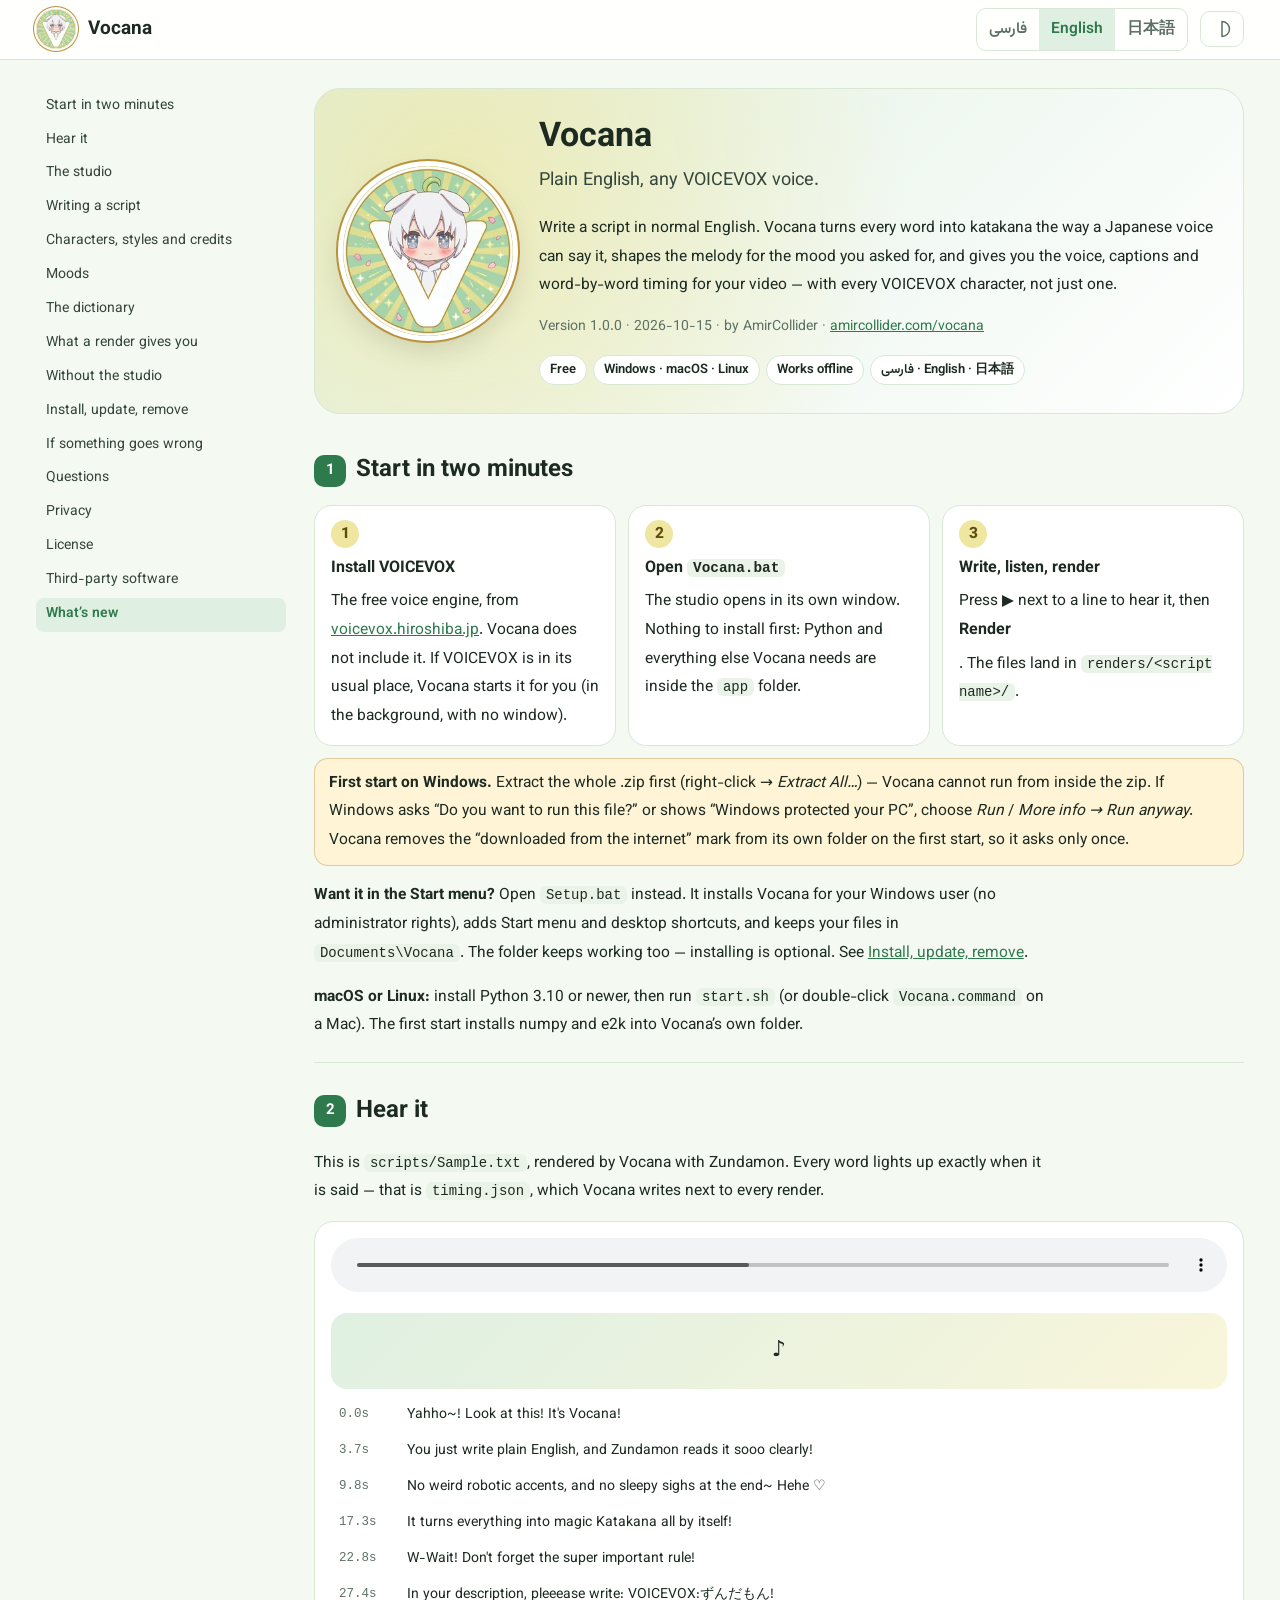
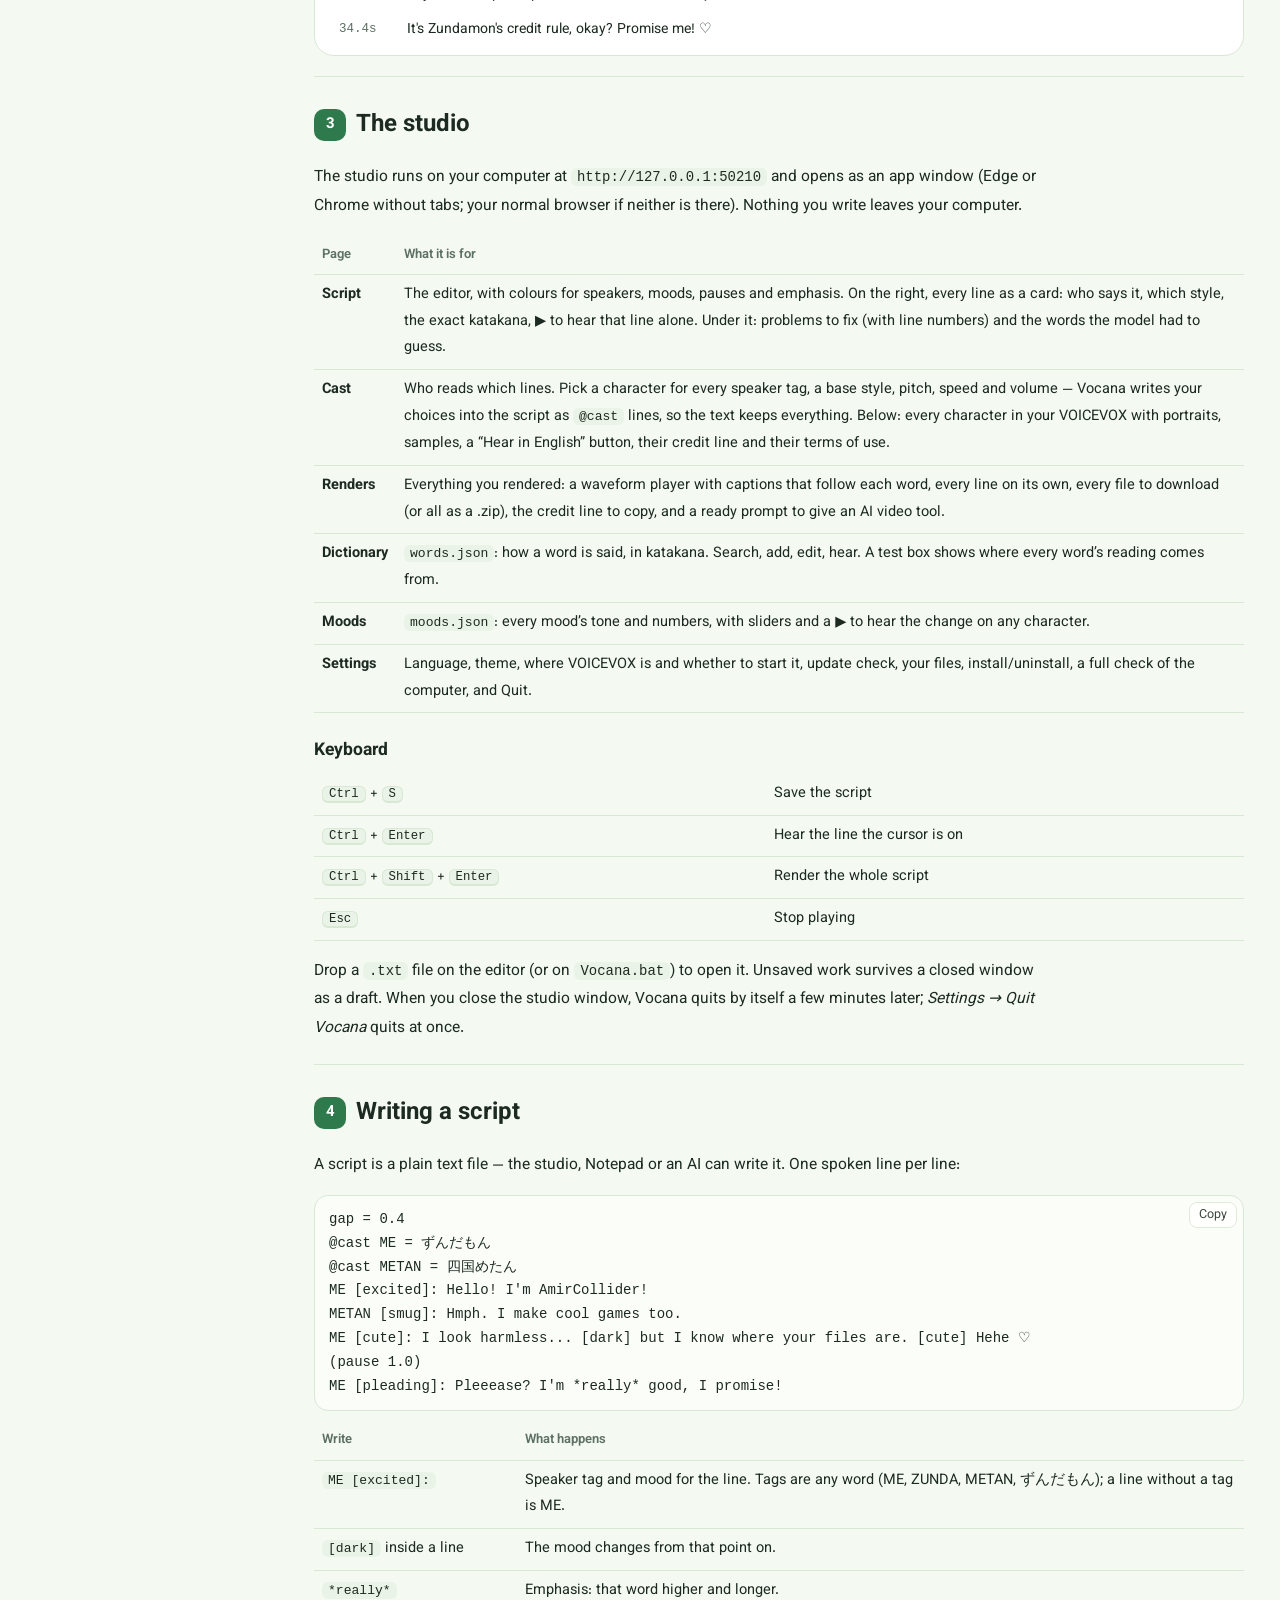
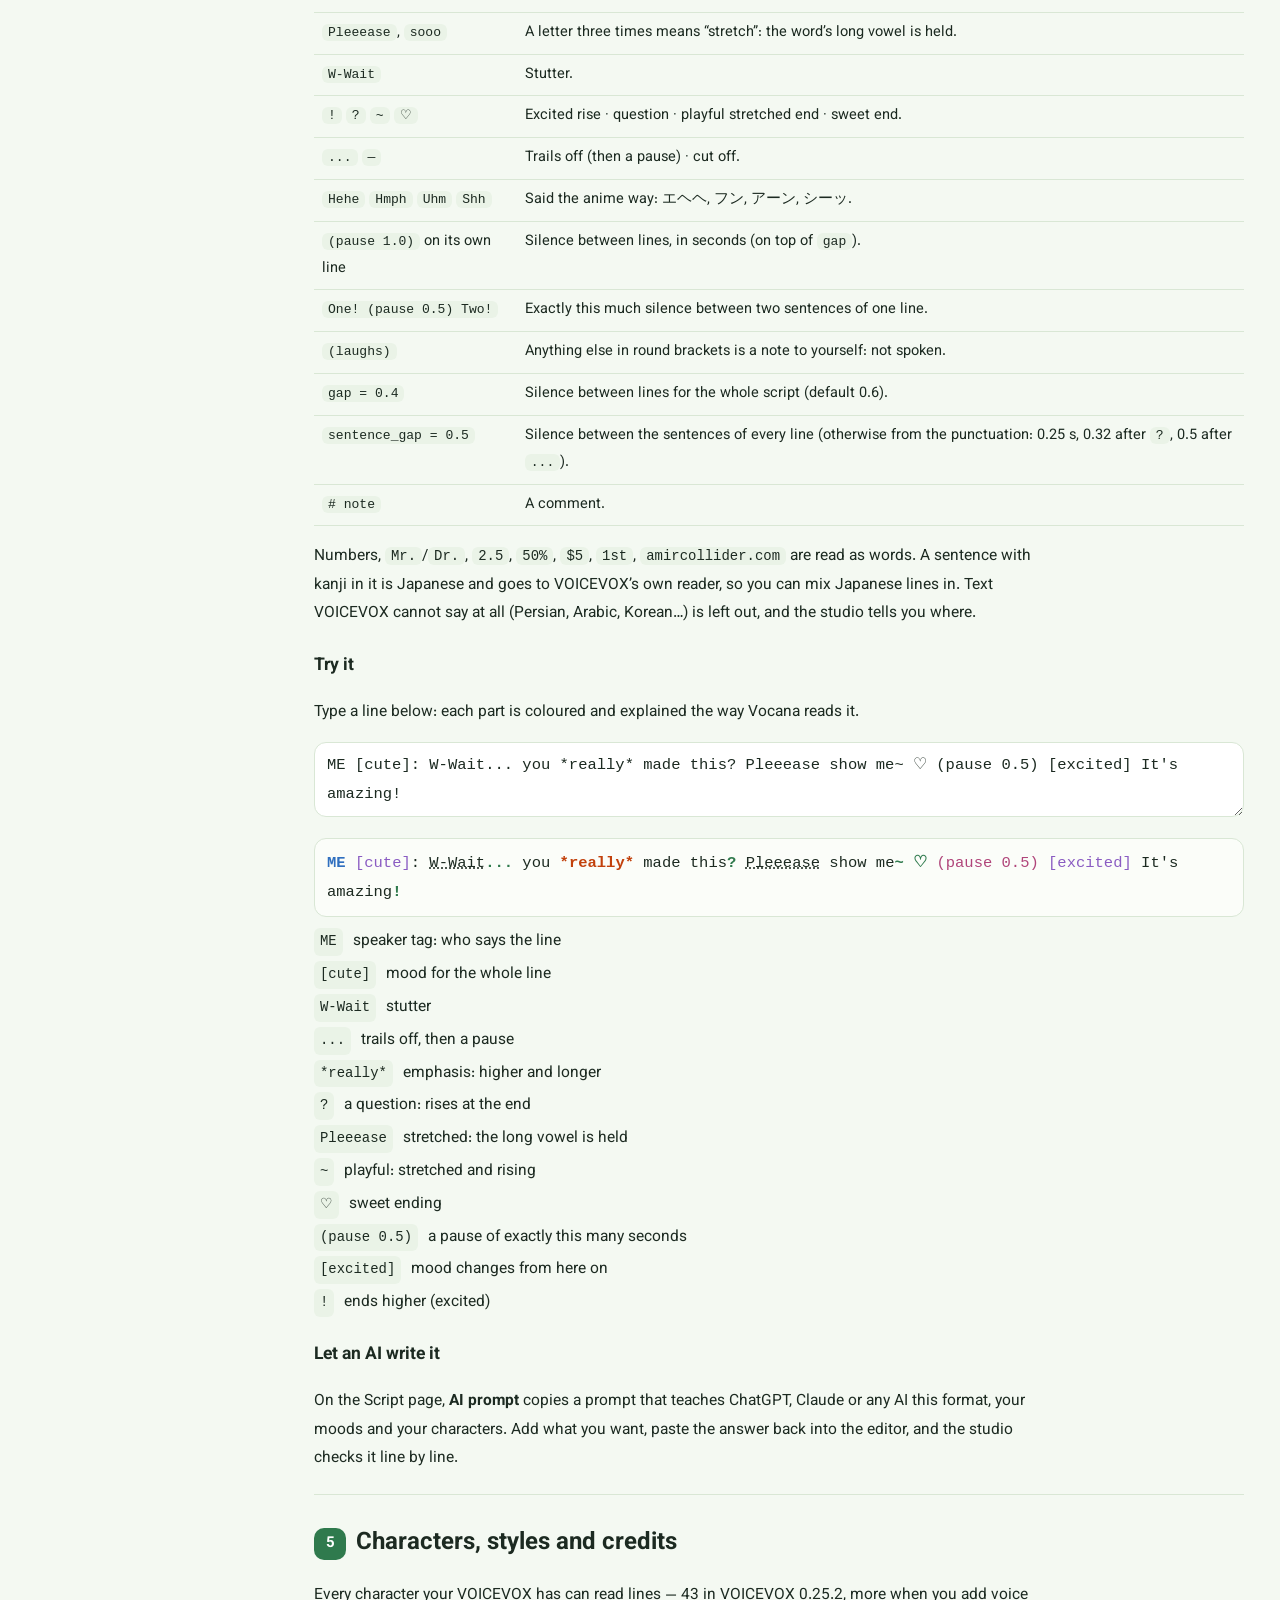
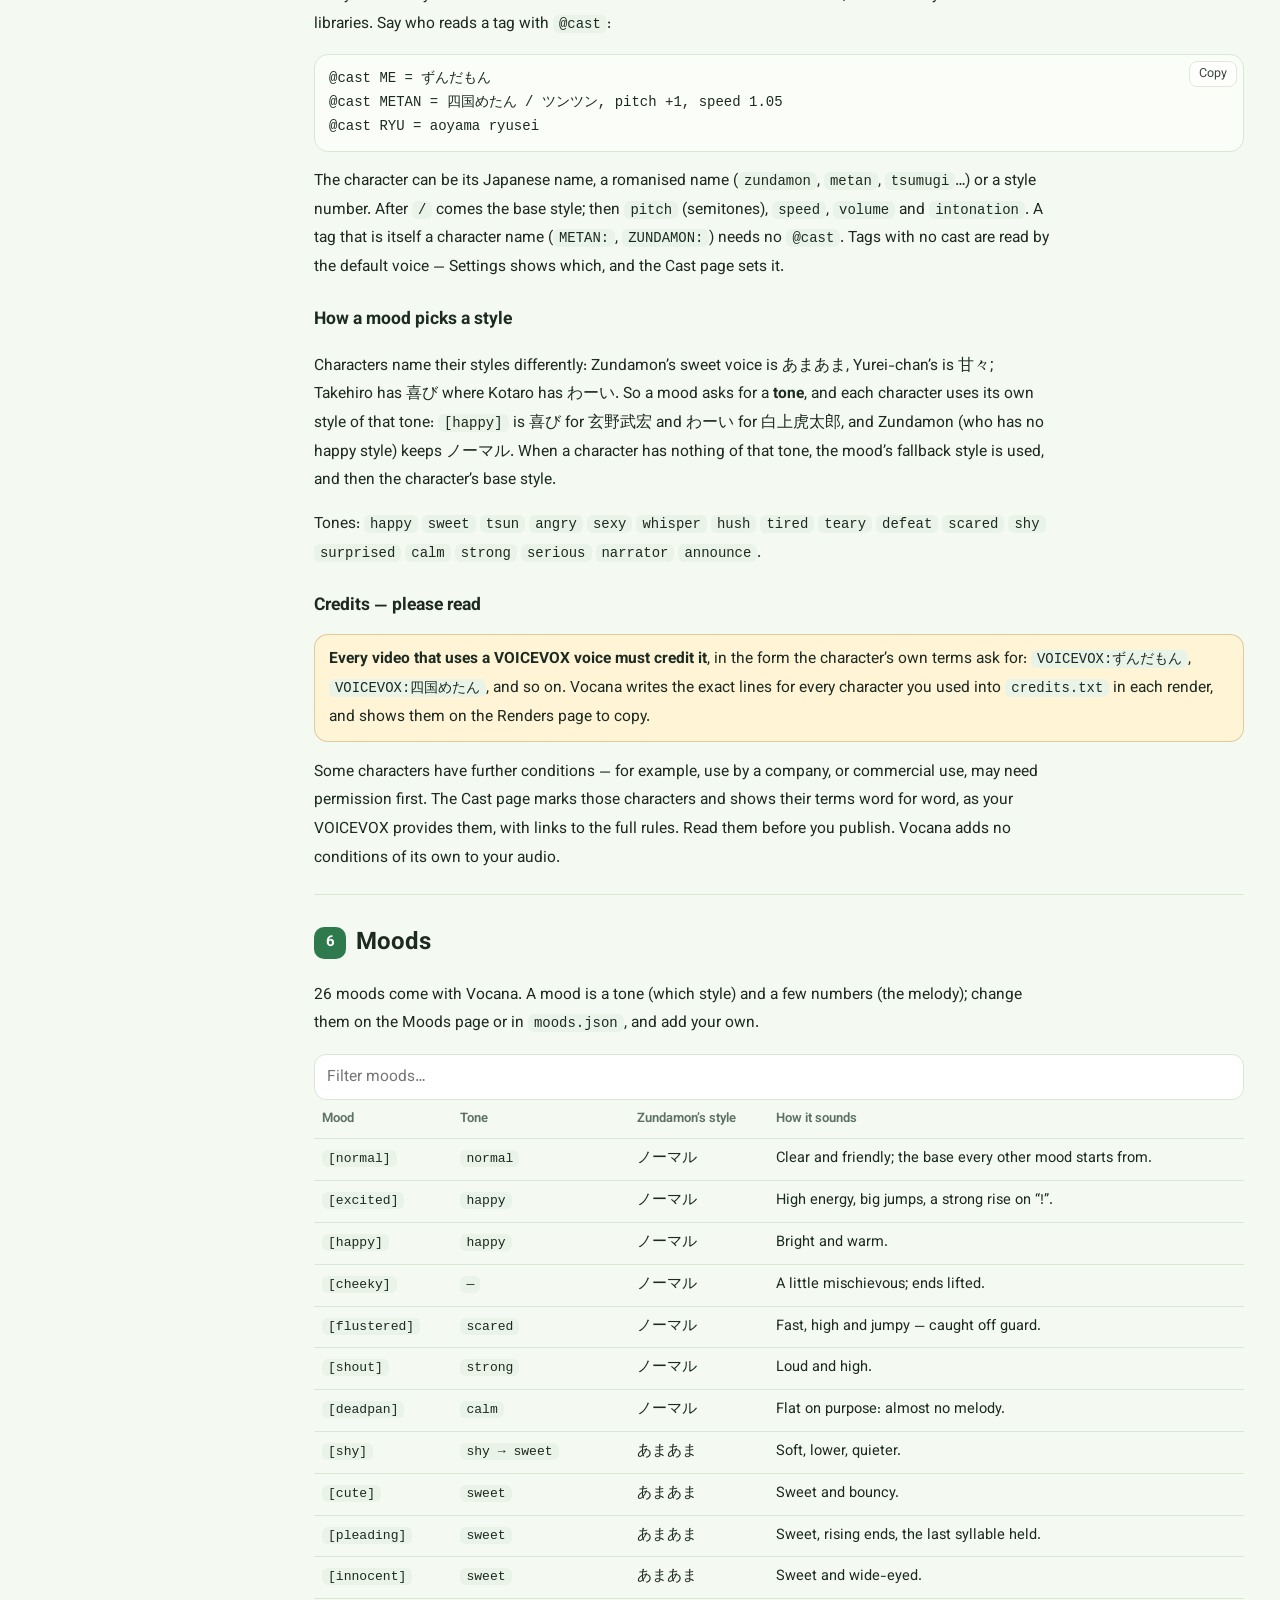
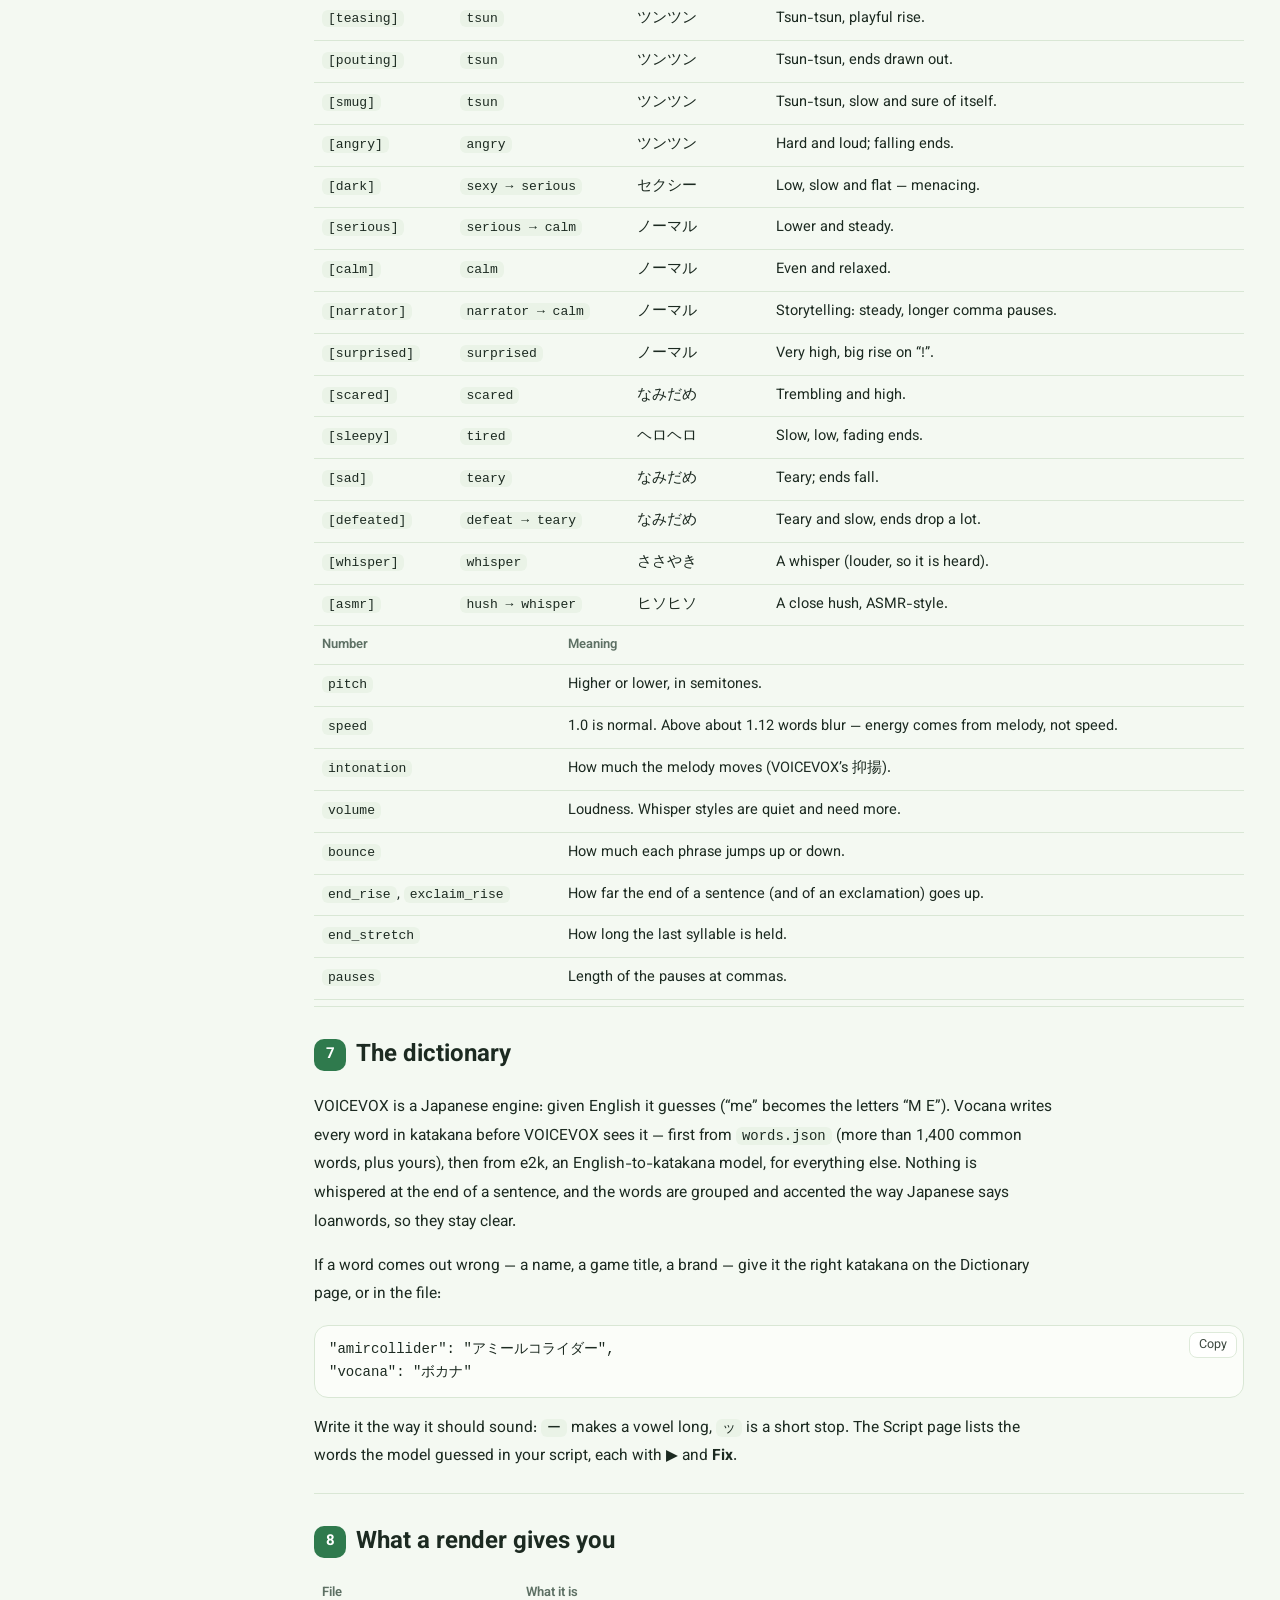
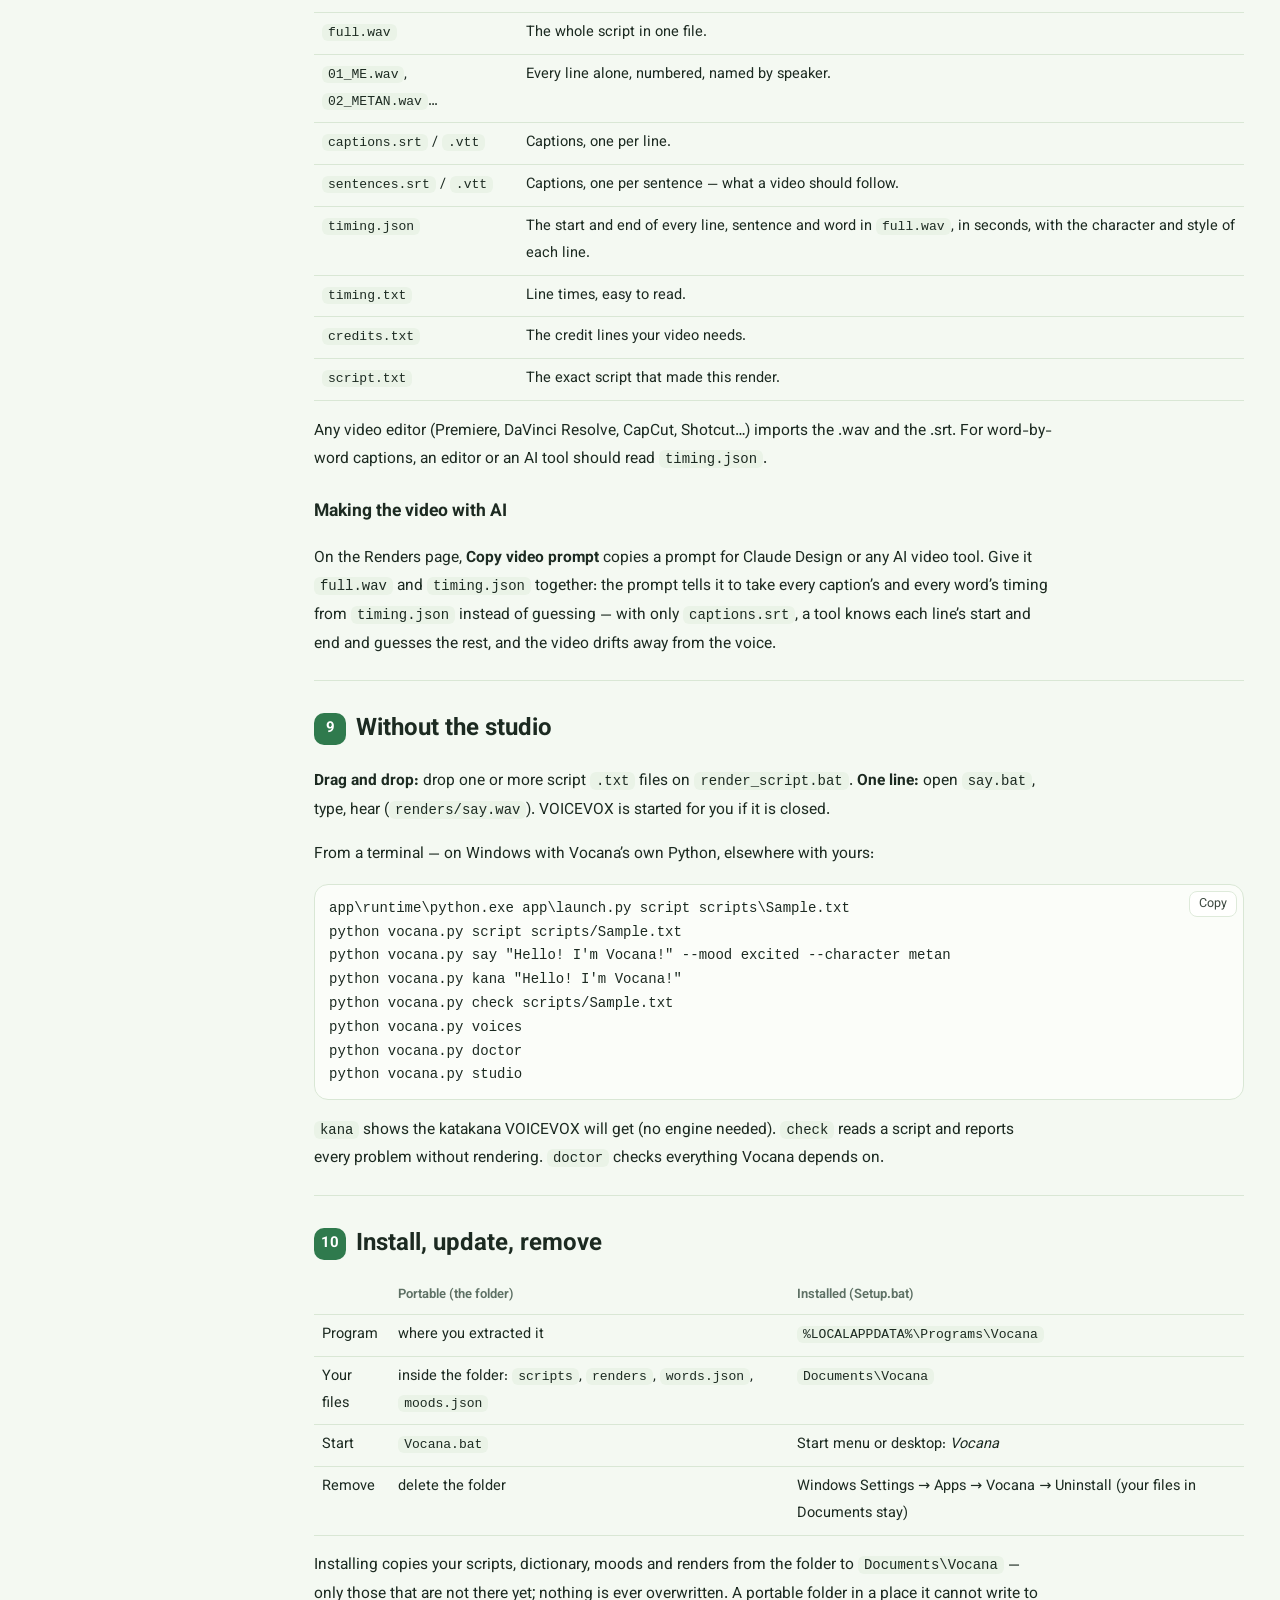
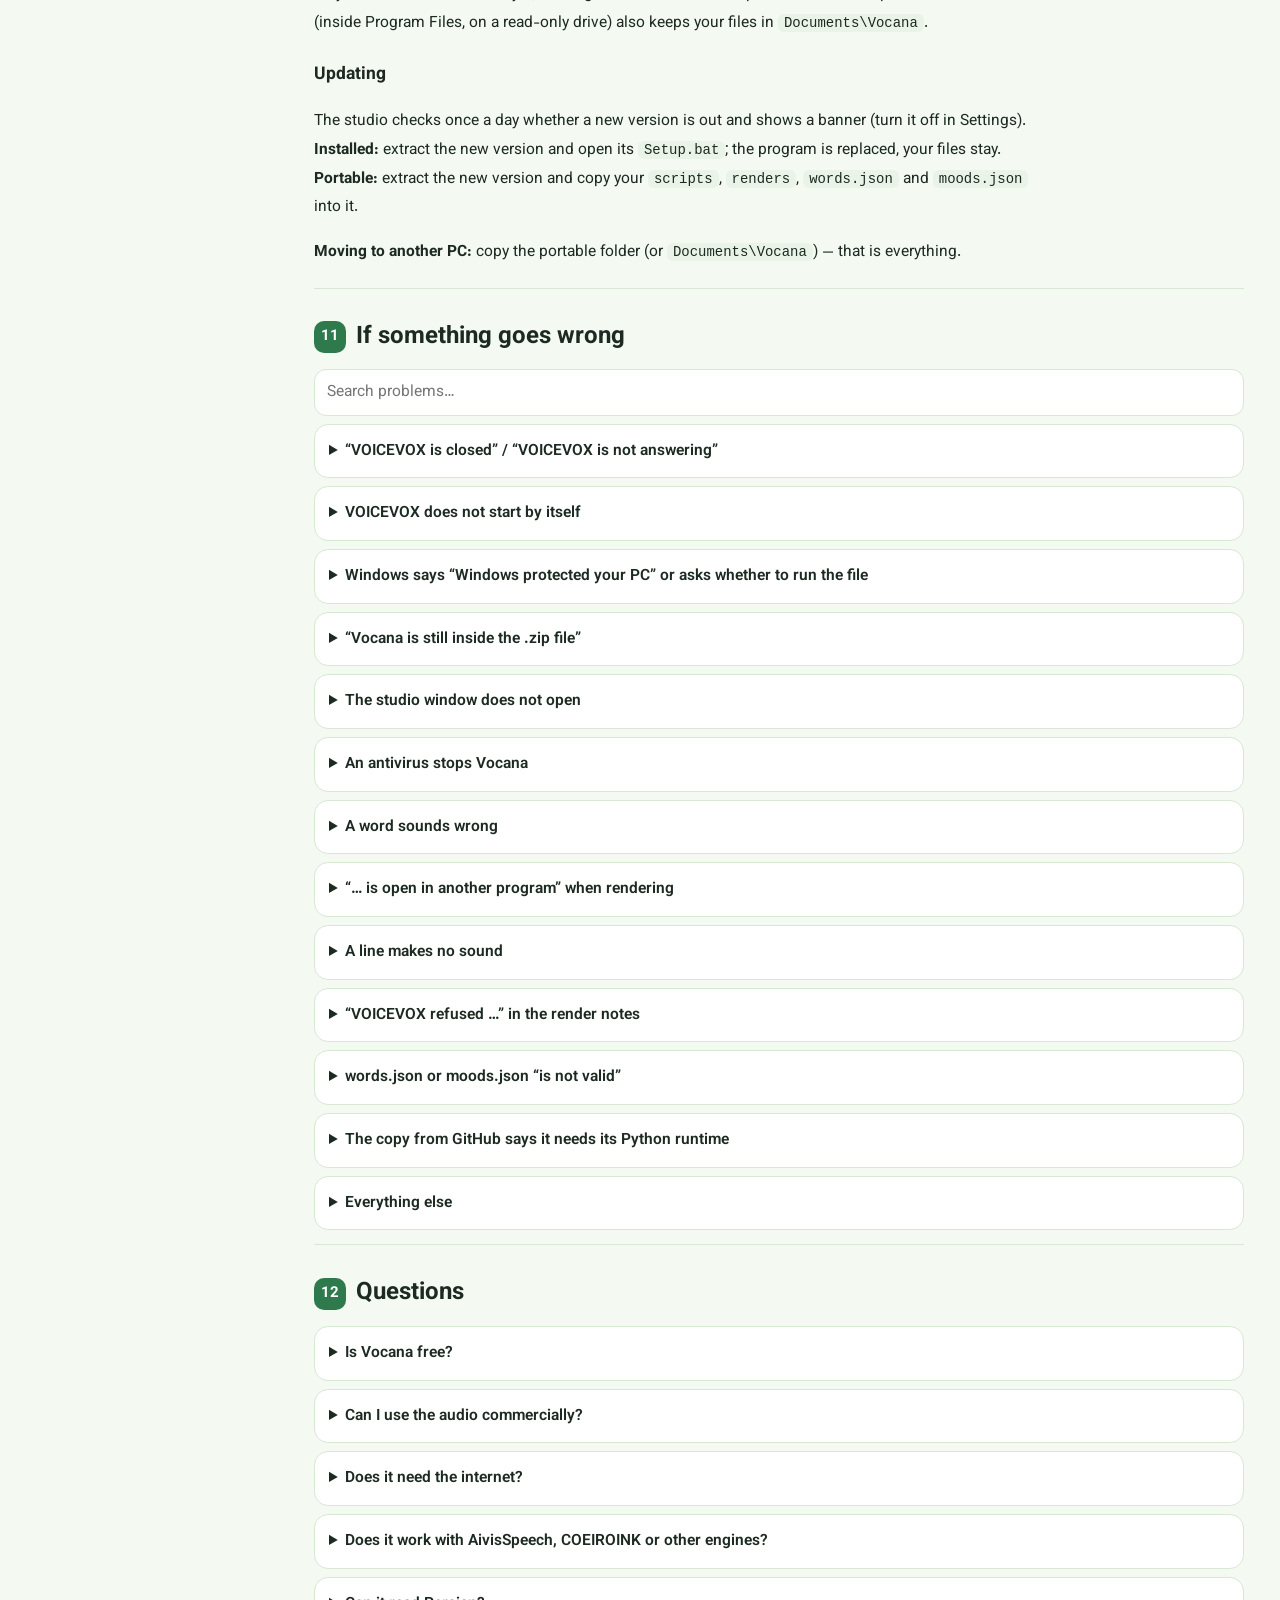
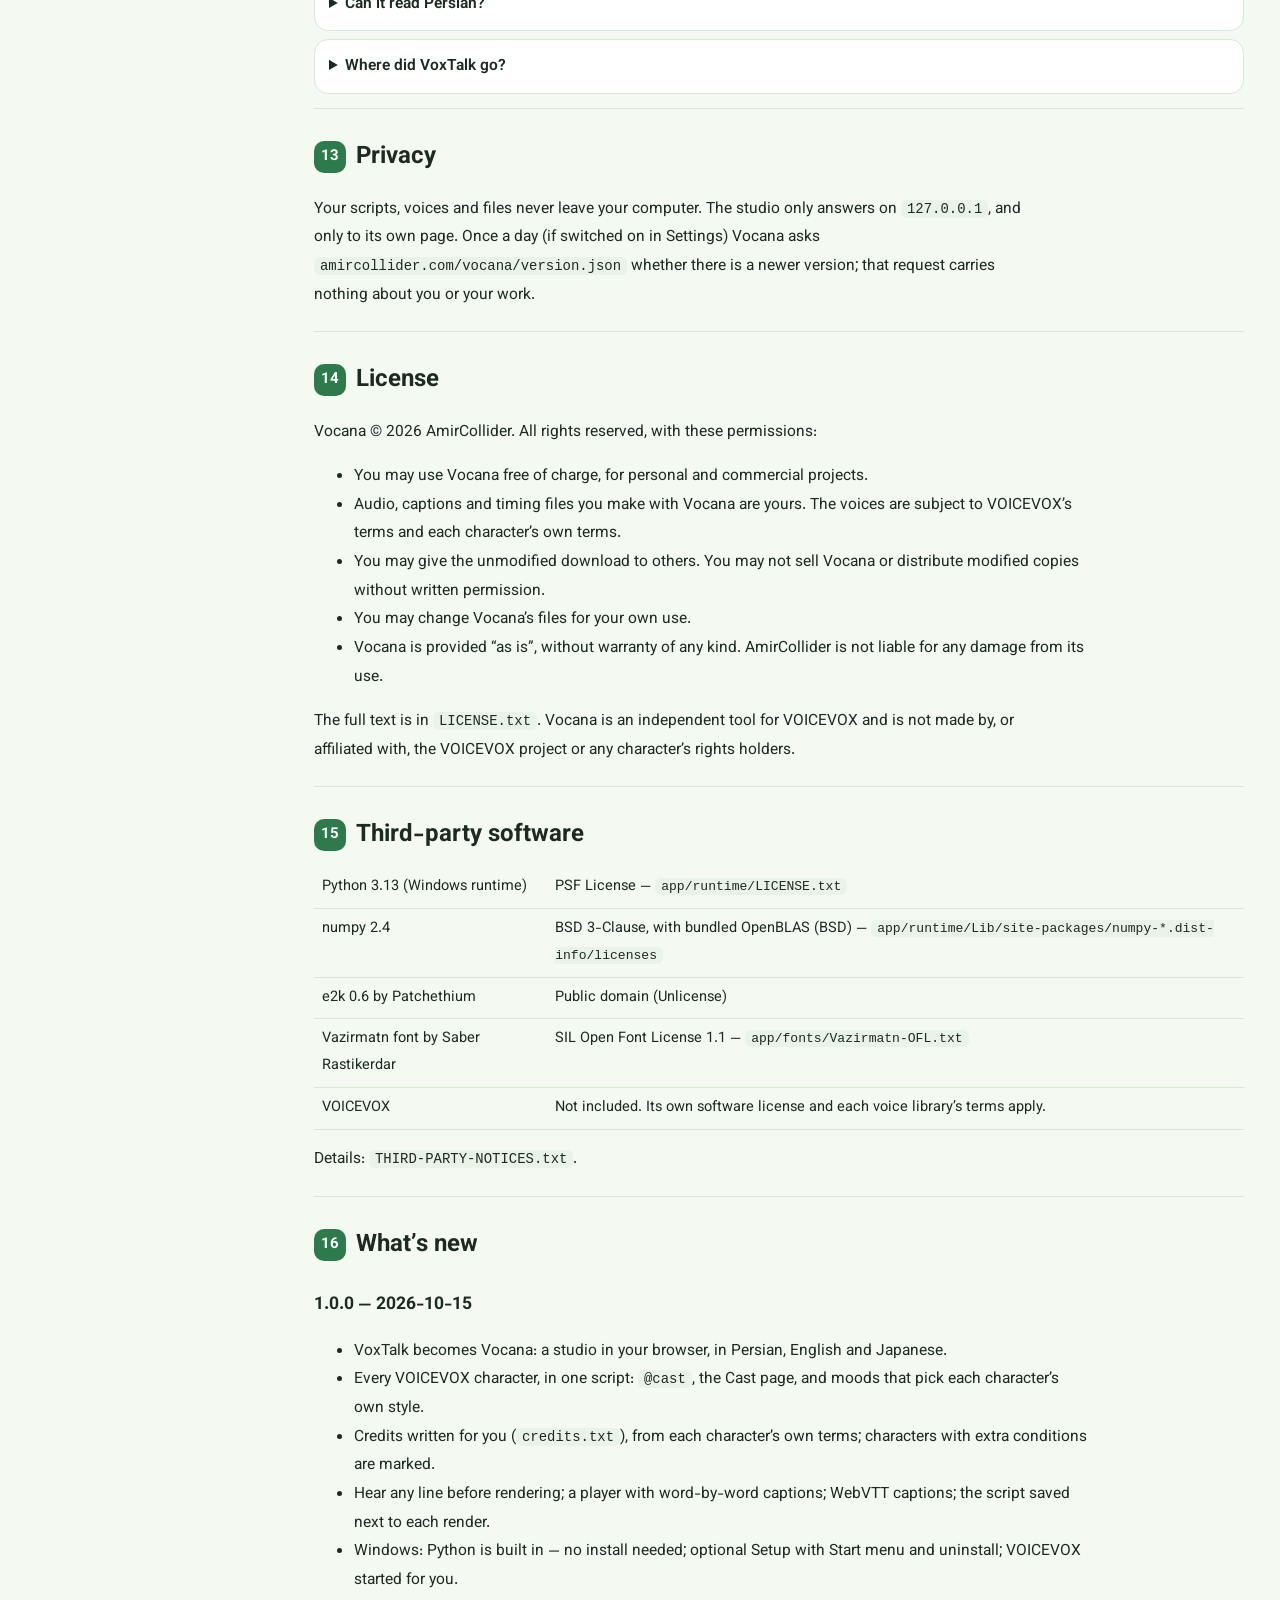
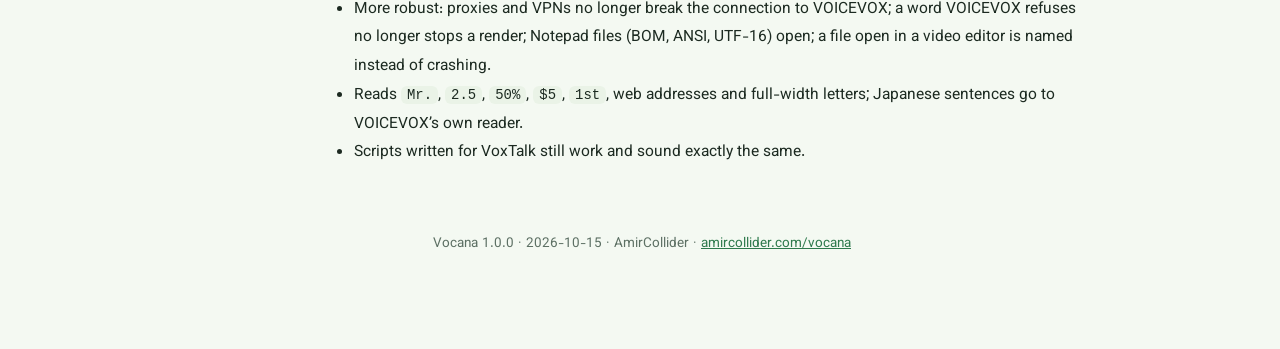
==== Guide.html @ 5ea5d5bb "Add files via upload" ====
<!doctype html>
<html lang="en">
<head>
<meta charset="utf-8">
<meta name="viewport" content="width=device-width, initial-scale=1">
<meta name="color-scheme" content="light dark">
<title>Vocana — Guide</title>
<link rel="icon" href="[data-uri]">
<style>
@font-face { font-family: 'Vazirmatn'; src: url([data-uri]) format('woff2'); font-weight: 100 900; font-display: swap; }
:root {
  --bg: #f4f9f2; --panel: #ffffff; --panel-2: #f6faf4; --panel-3: #eaf3e7; --ink: #1c2a21; --ink-2: #34463b; --mute: #5d7064;
  --line: #d9e7d5; --brand: #2f7a4d; --brand-soft: #dff0e2; --butter: #efe7a1; --butter-ink: #5c4d0f; --gold: #b9923a;
  --sakura: #f2a7b8; --warn: #9a6a12; --warn-soft: #fff4d6; --bad: #b3261e; --code-bg: #fbfdf9;
  --hl-tag: #2f6fbf; --hl-mood: #8a5cc2; --hl-dir: #a0611c; --hl-pause: #b0457a; --hl-emph: #c2410c; --hl-kana: #0f766e; --hl-com: #8a9b8f;
  --font: 'Vazirmatn', 'Segoe UI', system-ui, -apple-system, 'Hiragino Sans', 'Yu Gothic UI', 'Meiryo', sans-serif;
  --mono: 'Cascadia Mono', Consolas, 'SFMono-Regular', Menlo, 'BIZ UDGothic', 'MS Gothic', monospace;
  color-scheme: light;
}
@media (prefers-color-scheme: dark) {
  :root:not([data-theme="light"]) {
    --bg: #0e1511; --panel: #16201a; --panel-2: #1a251f; --panel-3: #1f2c24; --ink: #e5efe7; --ink-2: #c8d6cc; --mute: #9cb2a3;
    --line: #2a3a30; --brand: #7fd49a; --brand-soft: #1d3527; --butter: #4a4420; --butter-ink: #efe39a; --gold: #d8b45c;
    --sakura: #e58aa0; --warn: #f0c060; --warn-soft: #3a3016; --bad: #ff8a80; --code-bg: #111a15;
    --hl-tag: #7fb6ff; --hl-mood: #c9a2ff; --hl-dir: #f0b46a; --hl-pause: #f08bbd; --hl-emph: #ffab70; --hl-kana: #5eead4; --hl-com: #6f8476;
    color-scheme: dark;
  }
}
:root[data-theme="dark"] {
  --bg: #0e1511; --panel: #16201a; --panel-2: #1a251f; --panel-3: #1f2c24; --ink: #e5efe7; --ink-2: #c8d6cc; --mute: #9cb2a3;
  --line: #2a3a30; --brand: #7fd49a; --brand-soft: #1d3527; --butter: #4a4420; --butter-ink: #efe39a; --gold: #d8b45c;
  --sakura: #e58aa0; --warn: #f0c060; --warn-soft: #3a3016; --bad: #ff8a80; --code-bg: #111a15;
  --hl-tag: #7fb6ff; --hl-mood: #c9a2ff; --hl-dir: #f0b46a; --hl-pause: #f08bbd; --hl-emph: #ffab70; --hl-kana: #5eead4; --hl-com: #6f8476;
  color-scheme: dark;
}
:lang(ja) { --font: 'Segoe UI', 'Yu Gothic UI', 'Hiragino Sans', 'Meiryo', 'Noto Sans JP', 'Vazirmatn', sans-serif; }
* { box-sizing: border-box; }
html { scroll-behavior: smooth; scroll-padding-top: 76px; }
body { margin: 0; background: var(--bg); color: var(--ink); font: 15.5px/1.85 var(--font); }
a { color: var(--brand); }
code, pre, kbd { font-family: var(--mono); }
code { background: var(--panel-3); border-radius: 6px; padding: 1px 6px; font-size: .9em; direction: ltr; unicode-bidi: isolate; }
kbd { background: var(--panel-3); border: 1px solid var(--line); border-bottom-width: 2px; border-radius: 6px; padding: 0 6px; font-size: .85em; direction: ltr; unicode-bidi: isolate; }
.top { position: sticky; top: 0; z-index: 10; background: color-mix(in srgb, var(--panel) 92%, transparent); backdrop-filter: blur(8px); border-bottom: 1px solid var(--line); }
.top .in { max-width: 1240px; margin: 0 auto; padding: 8px 16px; display: flex; align-items: center; gap: 12px; }
.top img { width: 40px; height: 40px; border-radius: 50%; box-shadow: 0 0 0 2px var(--panel), 0 0 0 3px var(--gold); }
.top b { font-size: 19px; }
.top .grow { flex: 1; }
.langs { display: inline-flex; border: 1px solid var(--line); border-radius: 10px; overflow: hidden; }
.langs button, .themebtn { border: 0; background: transparent; padding: 6px 12px; cursor: pointer; font: inherit; font-weight: 600; color: var(--mute); }
.langs button[aria-pressed="true"] { background: var(--brand-soft); color: var(--brand); }
.themebtn { border: 1px solid var(--line); border-radius: 10px; display: inline-grid; place-items: center; min-height: 36px; }
.wrap { max-width: 1240px; margin: 0 auto; padding: 0 16px 80px; display: grid; grid-template-columns: 250px minmax(0, 1fr); gap: 28px; }
.toc { position: sticky; top: 72px; align-self: start; max-height: calc(100vh - 90px); overflow: auto; padding: 18px 0; font-size: 14px; }
.toc a { display: block; padding: 4px 10px; border-radius: 8px; color: var(--ink-2); text-decoration: none; }
.toc a:hover { background: var(--panel-3); }
.toc a.on { background: var(--brand-soft); color: var(--brand); font-weight: 600; }
main { min-width: 0; padding-top: 10px; }
.L { display: none; }
.L.on { display: block; }
.hero { display: grid; grid-template-columns: 170px minmax(0, 1fr); gap: 26px; align-items: center; padding: 28px; margin: 18px 0 8px; border-radius: 26px;
  background: radial-gradient(circle at 15% 30%, color-mix(in srgb, var(--butter) 70%, transparent), transparent 55%), linear-gradient(135deg, var(--brand-soft), var(--panel)); border: 1px solid var(--line); }
.hero img { width: 170px; height: 170px; border-radius: 50%; box-shadow: 0 0 0 5px var(--panel), 0 0 0 7px var(--gold), 0 12px 30px rgba(0,0,0,.15); }
.hero h1 { font-size: 34px; margin: 0; line-height: 1.25; }
.hero .tag { font-size: 18px; color: var(--ink-2); margin: 6px 0 12px; }
.hero .meta { color: var(--mute); font-size: 14px; }
.chips { display: flex; gap: 6px; flex-wrap: wrap; margin-top: 10px; }
.chip { display: inline-block; padding: 2px 10px; border-radius: 99px; font-size: 13px; font-weight: 600; background: var(--panel); border: 1px solid var(--line); }
section { padding: 26px 0 6px; border-bottom: 1px solid var(--line); }
section:last-of-type { border-bottom: 0; }
h2 { font-size: 24px; margin: 0 0 10px; display: flex; gap: 10px; align-items: center; }
h2 .n { display: inline-grid; place-items: center; width: 32px; height: 32px; border-radius: 10px; background: var(--brand); color: var(--panel); font-size: 15px; flex: none; }
h3 { font-size: 17.5px; margin: 22px 0 6px; }
p, li { max-width: 82ch; }
.card { background: var(--panel); border: 1px solid var(--line); border-radius: 18px; padding: 16px 18px; margin: 14px 0; }
.steps { display: grid; grid-template-columns: repeat(auto-fit, minmax(230px, 1fr)); gap: 12px; margin: 12px 0; }
.step { background: var(--panel); border: 1px solid var(--line); border-radius: 18px; padding: 14px 16px; }
.step b { display: block; font-size: 16px; margin-bottom: 4px; }
.step .num { display: inline-grid; place-items: center; width: 28px; height: 28px; border-radius: 50%; background: var(--butter); color: var(--butter-ink); font-weight: 800; margin-bottom: 6px; }
.note { border-radius: 14px; padding: 10px 14px; margin: 12px 0; background: var(--warn-soft); border: 1px solid color-mix(in srgb, var(--warn) 30%, transparent); }
.note.ok { background: var(--brand-soft); border-color: color-mix(in srgb, var(--brand) 30%, transparent); }
pre { position: relative; background: var(--code-bg); border: 1px solid var(--line); border-radius: 14px; padding: 12px 14px; overflow-x: auto; direction: ltr; text-align: left; font-size: 14px; line-height: 1.7; margin: 10px 0; white-space: pre; }
pre .copy { position: absolute; top: 6px; right: 6px; border: 1px solid var(--line); background: var(--panel); color: var(--ink); border-radius: 8px; font: 12.5px var(--font); padding: 2px 9px; cursor: pointer; opacity: .85; }
pre .copy:hover { opacity: 1; }
table { border-collapse: collapse; width: 100%; margin: 10px 0; font-size: 14.5px; }
th, td { border-bottom: 1px solid var(--line); padding: 7px 8px; text-align: start; vertical-align: top; }
th { color: var(--mute); font-weight: 600; font-size: 13px; }
td code { white-space: normal; }
code { overflow-wrap: anywhere; }
.tablewrap { overflow-x: auto; max-width: 100%; }
.tablewrap > table { margin: 0; }
.tablewrap { overflow-x: auto; }
details { background: var(--panel); border: 1px solid var(--line); border-radius: 14px; padding: 4px 14px; margin: 8px 0; }
details summary { cursor: pointer; font-weight: 600; padding: 8px 0; }
details[open] summary { color: var(--brand); }
input[type=search], textarea.play { width: 100%; font: inherit; padding: 8px 12px; border-radius: 12px; border: 1px solid var(--line); background: var(--panel); color: var(--ink); }
textarea.play { font-family: var(--mono); direction: ltr; text-align: left; min-height: 64px; resize: vertical; }
.player { background: var(--panel); border: 1px solid var(--line); border-radius: 20px; padding: 16px; margin: 14px 0; }
.player audio { width: 100%; }
.kara { margin-top: 10px; min-height: 76px; display: grid; place-content: center; text-align: center; padding: 12px; border-radius: 16px; font-size: 22px; font-weight: 650; direction: ltr;
  background: linear-gradient(135deg, var(--brand-soft), color-mix(in srgb, var(--butter) 40%, var(--panel))); }
.kara .w { padding: 0 2px; border-radius: 6px; transition: background .08s; }
.kara .w.on { background: var(--sakura); color: #3a0f1c; }
.kara small { display: block; font-size: 12px; color: var(--mute); font-weight: 600; }
.plines { display: grid; gap: 2px; margin-top: 10px; max-height: 240px; overflow: auto; direction: ltr; }
.plines button { all: unset; cursor: pointer; display: grid; grid-template-columns: 60px 1fr; gap: 8px; padding: 4px 8px; border-radius: 8px; font-size: 14px; }
.plines button:hover, .plines button.on { background: var(--panel-3); }
.plines .t { font-family: var(--mono); color: var(--mute); font-size: 12.5px; }
.hl { background: var(--code-bg); border: 1px solid var(--line); border-radius: 12px; padding: 10px 12px; font-family: var(--mono); direction: ltr; text-align: left; margin: 10px 0; white-space: pre-wrap; word-break: break-word; }
.t-com { color: var(--hl-com); font-style: italic; } .t-dir { color: var(--hl-dir); font-weight: 700; } .t-tag { color: var(--hl-tag); font-weight: 700; }
.t-mood { color: var(--hl-mood); } .t-bad { color: var(--bad); text-decoration: wavy underline; } .t-pause { color: var(--hl-pause); }
.t-emph { color: var(--hl-emph); font-weight: 700; } .t-str { text-decoration: underline dotted; } .t-punct { color: var(--brand); font-weight: 700; } .t-kana { color: var(--hl-kana); }
.explain { display: grid; gap: 4px; margin: 0; padding: 0; list-style: none; }
.explain li { display: flex; gap: 10px; align-items: baseline; }
.explain code { flex: none; }
.foot { text-align: center; color: var(--mute); font-size: 13.5px; padding: 30px 0 0; }
.ltr { direction: ltr; unicode-bidi: isolate; }
@media (max-width: 900px) {
  .wrap { grid-template-columns: minmax(0, 1fr); }
  .toc { display: none; }
  .hero { grid-template-columns: minmax(0, 1fr); text-align: center; justify-items: center; padding: 20px; }
  .hero img { width: 130px; height: 130px; }
  .hero h1 { font-size: 28px; }
}
@media (max-width: 520px) {
  .top .name { display: none; }
  .langs button { padding: 6px 9px; }
}
@media print {
  .top, .toc, pre .copy { display: none !important; }
  .wrap { display: block; }
  body { background: #fff; }
}

</style>
<noscript><style>.L[lang="en"] { display: block; }</style></noscript>
</head>
<body>
<header class="top"><div class="in">
  <img src="[data-uri]" alt="">
  <b class="name">Vocana</b>
  <div class="grow"></div>
  <div class="langs" role="group" aria-label="Language"><button type="button" data-l="fa" lang="fa">فارسی</button><button type="button" data-l="en" lang="en">English</button><button type="button" data-l="ja" lang="ja">日本語</button></div>
  <button class="themebtn" type="button" aria-label="Theme"></button>
</div></header>
<div class="wrap">
<nav class="toc" aria-label="Contents"></nav>
<main>
<div class="L" lang="fa" dir="rtl">
<div class="hero">
  <img src="[data-uri]" alt="Vocana">
  <div>
    <h1>Vocana</h1>
    <p class="tag">انگلیسی ساده بنویسید، با هر صدای VOICEVOX بشنوید.</p>
    <p>اسکریپت خود را به انگلیسی معمولی بنویسید. Vocana هر کلمه را همان‌طور که یک صدای ژاپنی می‌تواند بگوید به کاتاکانا تبدیل می‌کند، ملودی را برای حال‌وهوایی که خواسته‌اید شکل می‌دهد و صدا، زیرنویس و زمان‌بندی کلمه‌به‌کلمه را برای ویدیوی شما تحویل می‌دهد — با همه‌ی شخصیت‌های VOICEVOX، نه فقط یکی.</p>
    <p class="meta">نسخه‌ی <span class="ltr">1.0.0</span> · <span class="ltr">2026-10-15</span> · ساخته‌ی AmirCollider · <a href="https://amircollider.com/vocana">amircollider.com/vocana</a></p>
    <div class="chips"><span class="chip">رایگان</span><span class="chip">ویندوز · مک · لینوکس</span><span class="chip">بدون اینترنت</span><span class="chip">فارسی · English · 日本語</span></div>
  </div>
</div>

<section id="fa-start" data-anchor="start">
  <h2><span class="n">۱</span>شروع در دو دقیقه</h2>
  <div class="steps">
    <div class="step"><span class="num">۱</span><b>VOICEVOX را نصب کنید</b>موتور صدای رایگان، از <a href="https://voicevox.hiroshiba.jp/">voicevox.hiroshiba.jp</a>. داخل Vocana نیست. اگر VOICEVOX جای معمولش نصب باشد، Vocana خودش بازش می‌کند (در پس‌زمینه، بدون پنجره).</div>
    <div class="step"><span class="num">۲</span><b><code>Vocana.bat</code> را باز کنید</b>استودیو در پنجره‌ی خودش باز می‌شود. لازم نیست چیزی نصب کنید: پایتون و هرچه Vocana لازم دارد داخل پوشه‌ی <code>app</code> است.</div>
    <div class="step"><span class="num">۳</span><b>بنویسید، گوش کنید، بسازید</b>دکمه‌ی ▶ کنار هر خط را بزنید تا بشنوید، بعد <b>ساختن صدا</b>. فایل‌ها در <code>renders/&lt;نام اسکریپت&gt;/</code> ساخته می‌شوند.</div>
  </div>
  <div class="note"><b>اولین اجرا در ویندوز.</b> اول کل فایل zip را باز کنید (راست‌کلیک ← <bdi><i>Extract All…</i></bdi>) — Vocana از داخل zip اجرا نمی‌شود. اگر ویندوز پرسید <bdi>«Do you want to run this file?»</bdi> یا نوشت <bdi>«Windows protected your PC»</bdi>، <bdi><i>Run</i></bdi> یا <bdi><i>More info ← Run anyway</i></bdi> را بزنید. Vocana در اولین اجرا علامت «دانلودشده از اینترنت» را از پوشه‌ی خودش برمی‌دارد، پس فقط یک بار می‌پرسد.</div>
  <p><b>می‌خواهید در منوی استارت باشد؟</b> به جایش <code>Setup.bat</code> را باز کنید. Vocana را برای کاربر ویندوز شما نصب می‌کند (بدون دسترسی مدیر)، میان‌بر منوی استارت و دسکتاپ می‌سازد و فایل‌هایتان را در <code>Documents\Vocana</code> نگه می‌دارد. خود پوشه هم کار می‌کند — نصب اختیاری است. بخش <a href="#fa-install">نصب، به‌روزرسانی، حذف</a> را ببینید.</p>
  <p><b>مک یا لینوکس:</b> پایتون ۳٫۱۰ یا جدیدتر را نصب کنید و <code>start.sh</code> را اجرا کنید (یا در مک روی <code>Vocana.command</code> دوبار کلیک کنید). اولین اجرا numpy و e2k را داخل پوشه‌ی خود Vocana نصب می‌کند.</p>
</section>

<section id="fa-hear" data-anchor="hear">
  <h2><span class="n">۲</span>بشنوید</h2>
  <p>این همان <code>scripts/Sample.txt</code> است که Vocana با صدای زوندامون ساخته. هر کلمه دقیقاً همان لحظه‌ای که گفته می‌شود روشن می‌شود — این کار <code>timing.json</code> است که Vocana کنار هر خروجی می‌نویسد.</p>
  <div class="w-player"></div>
</section>

<section id="fa-studio" data-anchor="studio">
  <h2><span class="n">۳</span>استودیو</h2>
  <p>استودیو روی کامپیوتر خودتان در <code class="ltr">http://127.0.0.1:50210</code> اجرا می‌شود و به شکل پنجره‌ی برنامه باز می‌شود (Edge یا Chrome بدون زبانه؛ اگر هیچ‌کدام نبود، مرورگر معمول شما). هیچ چیزی که می‌نویسید از کامپیوترتان بیرون نمی‌رود.</p>
  <table>
    <tr><th>صفحه</th><th>به چه کار می‌آید</th></tr>
    <tr><td><b>اسکریپت</b></td><td>ویرایشگر، با رنگ برای گوینده‌ها، حال‌وهواها، مکث‌ها و تأکیدها. سمت دیگر، هر خط به شکل یک کارت: چه کسی می‌گوید، با چه سبکی، کاتاکانای دقیقش، و ▶ برای شنیدن همان خط. زیرش: مشکل‌هایی که باید رفع شوند (با شماره‌ی خط) و کلمه‌هایی که مدل مجبور شد حدس بزند.</td></tr>
    <tr><td><b>شخصیت‌ها</b></td><td>چه کسی کدام خط‌ها را می‌خواند. برای هر برچسب گوینده یک شخصیت، سبک پایه، زیروبمی، سرعت و بلندی انتخاب کنید — Vocana انتخاب‌هایتان را به شکل خط‌های <code>@cast</code> در خود اسکریپت می‌نویسد، پس همه‌چیز در متن می‌ماند. پایین صفحه: همه‌ی شخصیت‌های VOICEVOX شما با تصویر، نمونه‌صدا، دکمه‌ی «شنیدن به انگلیسی»، خط اعتبار و قوانین استفاده‌شان.</td></tr>
    <tr><td><b>خروجی‌ها</b></td><td>هرچه ساخته‌اید: پخش‌کننده با شکل موج و زیرنویسی که کلمه‌به‌کلمه پیش می‌رود، هر خط جداگانه، همه‌ی فایل‌ها برای دانلود (یا همه با هم در zip)، خط اعتبار برای کپی، و یک پرامپت آماده برای ابزارهای ساخت ویدیو با هوش مصنوعی.</td></tr>
    <tr><td><b>واژه‌نامه</b></td><td><code>words.json</code>: هر کلمه چطور گفته شود، به کاتاکانا. جست‌وجو، افزودن، ویرایش، شنیدن. یک جعبه‌ی آزمایش نشان می‌دهد تلفظ هر کلمه از کجا آمده.</td></tr>
    <tr><td><b>حال‌وهواها</b></td><td><code>moods.json</code>: لحن و عددهای هر حال‌وهوا، با اسلایدر و ▶ برای شنیدن تغییر روی هر شخصیت.</td></tr>
    <tr><td><b>تنظیمات</b></td><td>زبان، پوسته، محل VOICEVOX و این‌که خودکار باز شود یا نه، بررسی نسخه‌ی جدید، فایل‌هایتان، نصب/حذف، بررسی کامل کامپیوتر، و بستن برنامه.</td></tr>
  </table>
  <h3>صفحه‌کلید</h3>
  <table>
    <tr><td><kbd>Ctrl</kbd> + <kbd>S</kbd></td><td>ذخیره‌ی اسکریپت</td></tr>
    <tr><td><kbd>Ctrl</kbd> + <kbd>Enter</kbd></td><td>شنیدن خطی که مکان‌نما رویش است</td></tr>
    <tr><td><kbd>Ctrl</kbd> + <kbd>Shift</kbd> + <kbd>Enter</kbd></td><td>ساختن صدای کل اسکریپت</td></tr>
    <tr><td><kbd>Esc</kbd></td><td>توقف پخش</td></tr>
  </table>
  <p>یک فایل <code>.txt</code> را روی ویرایشگر (یا روی <code>Vocana.bat</code>) رها کنید تا باز شود. کار ذخیره‌نشده با بسته شدن پنجره از بین نمی‌رود و به شکل پیش‌نویس می‌ماند. وقتی پنجره‌ی استودیو را ببندید، Vocana چند دقیقه بعد خودش بسته می‌شود؛ <i>تنظیمات ← بستن Vocana</i> همان لحظه می‌بندد.</p>
</section>

<section id="fa-script" data-anchor="script">
  <h2><span class="n">۴</span>نوشتن اسکریپت</h2>
  <p>اسکریپت یک فایل متنی ساده است — استودیو، Notepad یا یک هوش مصنوعی می‌تواند آن را بنویسد. هر خطِ گفتار در یک خط:</p>
<pre>gap = 0.4
@cast ME = ずんだもん
@cast METAN = 四国めたん
ME [excited]: Hello! I'm AmirCollider!
METAN [smug]: Hmph. I make cool games too.
ME [cute]: I look harmless... [dark] but I know where your files are. [cute] Hehe ♡
(pause 1.0)
ME [pleading]: Pleeease? I'm *really* good, I promise!</pre>
  <table>
    <tr><th>بنویسید</th><th>چه می‌شود</th></tr>
    <tr><td><code>ME [excited]:</code></td><td>برچسب گوینده و حال‌وهوای خط. برچسب هر کلمه‌ای می‌تواند باشد (ME، ZUNDA، METAN، ずんだもん)؛ خطی که برچسب ندارد مال ME است.</td></tr>
    <tr><td><code>[dark]</code> وسط خط</td><td>حال‌وهوا از همان‌جا به بعد عوض می‌شود.</td></tr>
    <tr><td><code>*really*</code></td><td>تأکید: آن کلمه زیرتر و کشیده‌تر.</td></tr>
    <tr><td><code>Pleeease</code>، <code>sooo</code></td><td>یک حرف سه بار یعنی «بکش»: واکه‌ی بلند کلمه نگه داشته می‌شود.</td></tr>
    <tr><td><code>W-Wait</code></td><td>لکنت.</td></tr>
    <tr><td><code>!</code> <code>?</code> <code>~</code> <code>♡</code></td><td>اوج پرهیجان · سؤالی · پایان بازیگوش و کشیده · پایان مهربان.</td></tr>
    <tr><td><code>...</code> <code>—</code></td><td>آرام ول می‌شود (و بعد مکث) · حرف قطع می‌شود.</td></tr>
    <tr><td><code>Hehe</code> <code>Hmph</code> <code>Uhm</code> <code>Shh</code></td><td>به شکل انیمه‌ای گفته می‌شوند: エヘヘ، フン، アーン، シーッ.</td></tr>
    <tr><td><code>(pause 1.0)</code> در یک خط جدا</td><td>سکوت بین دو خط، به ثانیه (به‌علاوه‌ی <code>gap</code>).</td></tr>
    <tr><td><code>One! (pause 0.5) Two!</code></td><td>دقیقاً همین‌قدر سکوت بین دو جمله‌ی یک خط.</td></tr>
    <tr><td><code>(laughs)</code></td><td>هر چیز دیگری داخل پرانتز یادداشت خودتان است: گفته نمی‌شود.</td></tr>
    <tr><td><code>gap = 0.4</code></td><td>سکوت بین خط‌ها برای کل اسکریپت (پیش‌فرض ۰٫۶).</td></tr>
    <tr><td><code>sentence_gap = 0.5</code></td><td>سکوت بین جمله‌های همه‌ی خط‌ها (وگرنه از روی علامت آخر جمله: ۰٫۲۵ ثانیه، بعد از <code>?</code> ۰٫۳۲، بعد از <code>...</code> ۰٫۵).</td></tr>
    <tr><td><code># note</code></td><td>توضیح.</td></tr>
  </table>
  <p>عددها، <code>Mr.</code> و <code>Dr.</code>، <code>2.5</code>، <code>50%</code>، <code>$5</code>، <code>1st</code> و <code>amircollider.com</code> به شکل کلمه خوانده می‌شوند. جمله‌ای که کانجی دارد ژاپنی است و به خواننده‌ی خود VOICEVOX می‌رود، پس می‌توانید خط ژاپنی هم بنویسید. متنی که VOICEVOX اصلاً نمی‌تواند بگوید (فارسی، عربی، کره‌ای…) کنار گذاشته می‌شود و استودیو می‌گوید کجا.</p>
  <h3>امتحان کنید</h3>
  <p>یک خط این پایین بنویسید: هر بخشش رنگ می‌گیرد و توضیح داده می‌شود، همان‌طور که Vocana می‌خواندش.</p>
  <div class="w-play"></div>
  <h3>بگذارید هوش مصنوعی بنویسد</h3>
  <p>در صفحه‌ی اسکریپت، <b>پرامپت هوش مصنوعی</b> پرامپتی را کپی می‌کند که این قالب، حال‌وهواها و شخصیت‌های شما را به ChatGPT یا Claude یا هر هوش مصنوعی دیگری یاد می‌دهد. چیزی را که می‌خواهید اضافه کنید، جواب را در ویرایشگر بچسبانید، و استودیو خط‌به‌خط بررسی‌اش می‌کند.</p>
</section>

<section id="fa-cast" data-anchor="cast">
  <h2><span class="n">۵</span>شخصیت‌ها، سبک‌ها و اعتبار</h2>
  <p>هر شخصیتی که VOICEVOX شما دارد می‌تواند خط بخواند — ۴۳ شخصیت در VOICEVOX ۰٫۲۵٫۲، و بیشتر اگر کتابخانه‌ی صدا اضافه کنید. با <code>@cast</code> بگویید چه کسی یک برچسب را بخواند:</p>
<pre>@cast ME = ずんだもん
@cast METAN = 四国めたん / ツンツン, pitch +1, speed 1.05
@cast RYU = aoyama ryusei</pre>
  <p>شخصیت می‌تواند نام ژاپنی‌اش باشد، نام لاتین (<code>zundamon</code>، <code>metan</code>، <code>tsumugi</code>…) یا شماره‌ی یک سبک. بعد از <code>/</code> سبک پایه می‌آید؛ بعد <code>pitch</code> (نیم‌پرده)، <code>speed</code>، <code>volume</code> و <code>intonation</code>. برچسبی که خودش نام یک شخصیت است (<code>METAN:</code>، <code>ZUNDAMON:</code>) لازم نیست <code>@cast</code> داشته باشد. برچسب‌هایی که شخصیت ندارند با صدای پیش‌فرض خوانده می‌شوند — صفحه‌ی شخصیت‌ها آن را تعیین می‌کند.</p>
  <h3>حال‌وهوا چطور سبک را انتخاب می‌کند</h3>
  <p>هر شخصیت سبک‌هایش را یک‌جور نام‌گذاری کرده: صدای شیرین زوندامون あまあま است و صدای شیرین یورِی‌چان 甘々؛ تاکه‌هیرو سبک 喜び دارد و کوتارو わーい. برای همین هر حال‌وهوا یک <b>لحن</b> می‌خواهد و هر شخصیت سبک خودش از آن لحن را به کار می‌برد: <code>[happy]</code> برای 玄野武宏 همان 喜び است و برای 白上虎太郎 わーい، و زوندامون (که سبک شاد ندارد) همان ノーマル می‌ماند. اگر شخصیتی هیچ سبکی از آن لحن نداشته باشد، سبک جایگزینِ حال‌وهوا و بعد سبک پایه‌ی خود شخصیت به کار می‌رود.</p>
  <p>لحن‌ها: <code>happy</code> <code>sweet</code> <code>tsun</code> <code>angry</code> <code>sexy</code> <code>whisper</code> <code>hush</code> <code>tired</code> <code>teary</code> <code>defeat</code> <code>scared</code> <code>shy</code> <code>surprised</code> <code>calm</code> <code>strong</code> <code>serious</code> <code>narrator</code> <code>announce</code>.</p>
  <h3>اعتبار (کِرِدیت) — حتماً بخوانید</h3>
  <div class="note"><b>هر ویدیویی که از صدای VOICEVOX استفاده می‌کند باید اعتبارش را بیاورد</b>، به همان شکلی که قوانین خود شخصیت می‌خواهد: <code>VOICEVOX:ずんだもん</code>، <code>VOICEVOX:四国めたん</code> و مانند این‌ها. Vocana خط‌های دقیق همه‌ی شخصیت‌هایی را که به کار برده‌اید در <code>credits.txt</code> کنار هر خروجی می‌نویسد و در صفحه‌ی خروجی‌ها برای کپی نشان می‌دهد.</div>
  <p>بعضی شخصیت‌ها شرط‌های بیشتری دارند — مثلاً استفاده توسط یک شرکت یا استفاده‌ی تجاری ممکن است اول اجازه لازم داشته باشد. صفحه‌ی شخصیت‌ها این شخصیت‌ها را مشخص می‌کند و قوانینشان را کلمه‌به‌کلمه، همان‌طور که VOICEVOX شما می‌دهد، با پیوند به متن کامل نشان می‌دهد. پیش از انتشار آن‌ها را بخوانید. Vocana هیچ شرطی از طرف خودش روی صدای شما نمی‌گذارد.</p>
</section>

<section id="fa-moods" data-anchor="moods">
  <h2><span class="n">۶</span>حال‌وهواها</h2>
  <p>۲۶ حال‌وهوا همراه Vocana می‌آید. هر حال‌وهوا یک لحن است (کدام سبک) و چند عدد (ملودی)؛ در صفحه‌ی حال‌وهواها یا در <code>moods.json</code> عوضشان کنید و حال‌وهوای خودتان را بسازید.</p>
  <div class="w-moods"></div>
  <table>
    <tr><th>عدد</th><th>معنی</th></tr>
    <tr><td><code>pitch</code></td><td>زیرتر یا بم‌تر، به نیم‌پرده.</td></tr>
    <tr><td><code>speed</code></td><td>۱ یعنی عادی. بالاتر از حدود ۱٫۱۲ کلمه‌ها قاطی می‌شوند — هیجان از ملودی می‌آید، نه از سرعت.</td></tr>
    <tr><td><code>intonation</code></td><td>ملودی چقدر بالا و پایین برود (همان 抑揚 خود VOICEVOX).</td></tr>
    <tr><td><code>volume</code></td><td>بلندی صدا. سبک‌های نجوا آرام‌اند و بیشتر لازم دارند.</td></tr>
    <tr><td><code>bounce</code></td><td>هر بخش جمله چقدر بالا یا پایین بپرد.</td></tr>
    <tr><td><code>end_rise</code>، <code>exclaim_rise</code></td><td>آخر جمله (و آخر جمله‌ی تعجبی) چقدر بالا برود.</td></tr>
    <tr><td><code>end_stretch</code></td><td>هجای آخر چقدر کشیده شود.</td></tr>
    <tr><td><code>pauses</code></td><td>طول مکث‌ها سرِ ویرگول.</td></tr>
  </table>
</section>

<section id="fa-words" data-anchor="words">
  <h2><span class="n">۷</span>واژه‌نامه</h2>
  <p>VOICEVOX یک موتور ژاپنی است: به انگلیسی که می‌رسد حدس می‌زند («me» می‌شود حرف‌های «M E»). Vocana پیش از آن‌که VOICEVOX چیزی ببیند هر کلمه را به کاتاکانا می‌نویسد — اول از <code>words.json</code> (بیش از ۱۴۰۰ کلمه‌ی پرکاربرد، به‌علاوه‌ی کلمه‌های خودتان)، بعد برای بقیه از e2k که یک مدل تبدیل انگلیسی به کاتاکاناست. آخر جمله هیچ واکه‌ای پچ‌پچی نمی‌شود، و کلمه‌ها همان‌طور که ژاپنی‌ها کلمه‌های قرضی را می‌گویند گروه‌بندی و تکیه‌گذاری می‌شوند، پس واضح می‌مانند.</p>
  <p>اگر کلمه‌ای اشتباه درآمد — یک اسم، نام یک بازی، یک برند — در صفحه‌ی واژه‌نامه یا در خود فایل کاتاکانای درستش را بدهید:</p>
<pre>"amircollider": "アミールコライダー",
"vocana": "ボカナ"</pre>
  <p>همان‌طور بنویسید که باید شنیده شود: <code>ー</code> واکه را بلند می‌کند و <code>ッ</code> یک مکث کوتاه است. صفحه‌ی اسکریپت کلمه‌هایی را که مدل در اسکریپت شما حدس زده با دکمه‌ی ▶ و <b>اصلاح</b> فهرست می‌کند.</p>
</section>

<section id="fa-files" data-anchor="files">
  <h2><span class="n">۸</span>هر خروجی چه می‌دهد</h2>
  <table>
    <tr><th>فایل</th><th>چیست</th></tr>
    <tr><td><code>full.wav</code></td><td>کل اسکریپت در یک فایل.</td></tr>
    <tr><td><code>01_ME.wav</code>، <code>02_METAN.wav</code>…</td><td>هر خط جداگانه، شماره‌دار، با نام گوینده.</td></tr>
    <tr><td><code>captions.srt</code> / <code>.vtt</code></td><td>زیرنویس، یکی برای هر خط.</td></tr>
    <tr><td><code>sentences.srt</code> / <code>.vtt</code></td><td>زیرنویس، یکی برای هر جمله — همان که ویدیو باید دنبالش کند.</td></tr>
    <tr><td><code>timing.json</code></td><td>شروع و پایان هر خط، هر جمله و هر کلمه در <code>full.wav</code> به ثانیه، با شخصیت و سبک هر خط.</td></tr>
    <tr><td><code>timing.txt</code></td><td>زمان خط‌ها، خوانا.</td></tr>
    <tr><td><code>credits.txt</code></td><td>خط‌های اعتباری که ویدیوی شما لازم دارد.</td></tr>
    <tr><td><code>script.txt</code></td><td>دقیقاً همان اسکریپتی که این خروجی را ساخت.</td></tr>
  </table>
  <p>هر ویرایشگر ویدیو (Premiere، DaVinci Resolve، CapCut، Shotcut…) فایل wav و srt را وارد می‌کند. برای زیرنویس کلمه‌به‌کلمه، ویرایشگر یا ابزار هوش مصنوعی باید <code>timing.json</code> را بخواند.</p>
  <h3>ساختن ویدیو با هوش مصنوعی</h3>
  <p>در صفحه‌ی خروجی‌ها، <b>کپی پرامپت ساخت ویدیو</b> پرامپتی برای Claude Design یا هر ابزار ویدیوی هوش مصنوعی کپی می‌کند. <code>full.wav</code> و <code>timing.json</code> را با هم بدهید: پرامپت می‌گوید زمان هر زیرنویس و هر کلمه را از <code>timing.json</code> بردارد و حدس نزند — اگر فقط <code>captions.srt</code> را بدهید، ابزار فقط شروع و پایان هر خط را می‌داند و بقیه را حدس می‌زند، و ویدیو از صدا جلو یا عقب می‌افتد.</p>
</section>

<section id="fa-cli" data-anchor="cli">
  <h2><span class="n">۹</span>بدون استودیو</h2>
  <p><b>کشیدن و رها کردن:</b> یک یا چند فایل <code>.txt</code> را روی <code>render_script.bat</code> رها کنید. <b>یک جمله:</b> <code>say.bat</code> را باز کنید، تایپ کنید، بشنوید (<code>renders/say.wav</code>). اگر VOICEVOX بسته باشد، خودش باز می‌شود.</p>
  <p>از خط فرمان — در ویندوز با پایتون خود Vocana، در جاهای دیگر با پایتون خودتان:</p>
<pre>app\runtime\python.exe app\launch.py script scripts\Sample.txt
python vocana.py script scripts/Sample.txt
python vocana.py say "Hello! I'm Vocana!" --mood excited --character metan
python vocana.py kana "Hello! I'm Vocana!"
python vocana.py check scripts/Sample.txt
python vocana.py voices
python vocana.py doctor
python vocana.py studio</pre>
  <p><code>kana</code> کاتاکانایی را که به VOICEVOX می‌رسد نشان می‌دهد (بدون موتور). <code>check</code> اسکریپت را می‌خواند و همه‌ی مشکل‌ها را بدون ساختن صدا می‌گوید. <code>doctor</code> همه‌ی چیزهایی را که Vocana لازم دارد بررسی می‌کند.</p>
</section>

<section id="fa-install" data-anchor="install">
  <h2><span class="n">۱۰</span>نصب، به‌روزرسانی، حذف</h2>
  <table>
    <tr><th></th><th>پرتابل (خود پوشه)</th><th>نصب‌شده (Setup.bat)</th></tr>
    <tr><td>برنامه</td><td>همان‌جا که از zip بیرون آوردید</td><td><code>%LOCALAPPDATA%\Programs\Vocana</code></td></tr>
    <tr><td>فایل‌های شما</td><td>داخل پوشه: <code>scripts</code>، <code>renders</code>، <code>words.json</code>، <code>moods.json</code></td><td><code>Documents\Vocana</code></td></tr>
    <tr><td>اجرا</td><td><code>Vocana.bat</code></td><td>منوی استارت یا دسکتاپ: <i>Vocana</i></td></tr>
    <tr><td>حذف</td><td>پوشه را پاک کنید</td><td>تنظیمات ویندوز ← Apps ← Vocana ← Uninstall (فایل‌هایتان در Documents می‌مانند)</td></tr>
  </table>
  <p>نصب، اسکریپت‌ها، واژه‌نامه، حال‌وهواها و خروجی‌هایتان را از پوشه به <code>Documents\Vocana</code> کپی می‌کند — فقط آن‌هایی که هنوز آن‌جا نیستند؛ هیچ چیزی رونویسی نمی‌شود. پوشه‌ی پرتابلی که در جایی غیرقابل‌نوشتن باشد (داخل Program Files یا روی درایو فقط‌خواندنی) هم فایل‌هایتان را در <code>Documents\Vocana</code> نگه می‌دارد.</p>
  <h3>به‌روزرسانی</h3>
  <p>استودیو روزی یک بار بررسی می‌کند نسخه‌ی جدید آمده یا نه و یک نوار نشان می‌دهد (در تنظیمات خاموش‌شدنی است). <b>نصب‌شده:</b> نسخه‌ی جدید را از zip بیرون بیاورید و <code>Setup.bat</code> آن را باز کنید؛ برنامه جایگزین می‌شود و فایل‌هایتان می‌مانند. <b>پرتابل:</b> نسخه‌ی جدید را بیرون بیاورید و <code>scripts</code>، <code>renders</code>، <code>words.json</code> و <code>moods.json</code> خودتان را داخلش کپی کنید.</p>
  <p><b>انتقال به کامپیوتر دیگر:</b> پوشه‌ی پرتابل (یا <code>Documents\Vocana</code>) را کپی کنید — همه‌چیز همین است.</p>
</section>

<section id="fa-trouble" data-anchor="trouble">
  <h2><span class="n">۱۱</span>اگر مشکلی پیش آمد</h2>
  <div class="w-trouble">
    <details><summary>«VOICEVOX بسته است» / «VOICEVOX جواب نمی‌دهد»</summary><p>برنامه‌ی VOICEVOX را باز کنید (یا در استودیو <b>باز کردن VOICEVOX</b> را بزنید). اگر باز است و Vocana باز هم به آن نمی‌رسد، <i>تنظیمات ← VOICEVOX ← نشانی موتور</i> را ببینید (معمولاً <code>http://127.0.0.1:50021</code>) و <b>آزمایش</b> را بزنید. Vocana مستقیم با VOICEVOX حرف می‌زند و هیچ‌وقت از پروکسی یا VPN رد نمی‌شود، پس آن‌ها علت نیستند.</p></details>
    <details><summary>VOICEVOX خودش باز نمی‌شود</summary><p>Vocana دنبال VOICEVOX در پوشه‌ی نصب معمولش می‌گردد. اگر جای دیگری است، در <i>تنظیمات ← محل VOICEVOX</i> نشانی <code>VOICEVOX.exe</code>، موتورش <code>vv-engine\run.exe</code> یا خود پوشه را بدهید. اگر می‌خواهید Vocana به جای فقط موتور، کل برنامه‌ی VOICEVOX را باز کند، «برنامه‌ی VOICEVOX» را انتخاب کنید.</p></details>
    <details><summary>ویندوز می‌گوید <bdi>«Windows protected your PC»</bdi> یا می‌پرسد فایل اجرا شود یا نه</summary><p><bdi><i>More info ← Run anyway</i></bdi> (یا <bdi><i>Run</i></bdi>) را بزنید. این پیام برای این است که فایل‌ها از اینترنت آمده‌اند؛ Vocana در اولین اجرا این علامت را از پوشه‌ی خودش برمی‌دارد. می‌توانید پیش از باز کردن zip هم روی آن راست‌کلیک کنید ← <bdi><i>Properties</i></bdi> ← تیک <bdi><i>Unblock</i></bdi>.</p></details>
    <details><summary>«Vocana هنوز داخل فایل zip است»</summary><p>روی zip راست‌کلیک کنید ← <bdi><i>Extract All…</i></bdi> و بعد <code>Vocana.bat</code> را از پوشه‌ی بیرون‌آمده باز کنید.</p></details>
    <details><summary>پنجره‌ی استودیو باز نمی‌شود</summary><p>شاید Vocana از قبل باز باشد: دنبال پنجره‌اش بگردید یا <code class="ltr">http://127.0.0.1:50210</code> را در مرورگر باز کنید. اگر برنامه‌ی دیگری آن پورت را گرفته باشد، Vocana پورت آزاد بعدی را برمی‌دارد و خودش نشانی درست را باز می‌کند. جزئیات آن‌چه پیش آمده در <code>logs/vocana.log</code> (و <code>logs/crash.log</code>) در پوشه‌ی فایل‌های Vocana است.</p></details>
    <details><summary>آنتی‌ویروس جلوی Vocana را می‌گیرد</summary><p>Vocana یک برنامه‌ی کوچک پایتونی است: <code>app\runtime\python.exe</code> همان پایتون رسمی python.org است با امضای Python Software Foundation. پوشه‌ی Vocana را در آنتی‌ویروس مجاز کنید یا از نسخه‌ی نصب‌شده استفاده کنید.</p></details>
    <details><summary>یک کلمه اشتباه خوانده می‌شود</summary><p>کاتاکانای آن خط را در صفحه‌ی اسکریپت ببینید (یا <code>vocana kana "your sentence"</code> را اجرا کنید)، بعد در واژه‌نامه کاتاکانای درست کلمه را بدهید. اسم‌ها و برندها تقریباً همیشه یک بار این را لازم دارند.</p></details>
    <details><summary>هنگام ساختن صدا: «… در برنامه‌ی دیگری باز است»</summary><p>یک ویرایشگر ویدیو یا پخش‌کننده <code>full.wav</code> (یا فایل یک خط) را از ساخت قبلی باز نگه داشته و ویندوز اجازه نمی‌دهد رویش نوشته شود. آن‌جا ببندیدش، یا با نام دیگری بسازید.</p></details>
    <details><summary>یک خط صدایی ندارد</summary><p>صفحه‌ی اسکریپت کنار همان خط دلیلش را می‌گوید: معمولاً متن به خطی است که VOICEVOX نمی‌خواند (فارسی، عربی، کره‌ای…). آن را به انگلیسی، ژاپنی یا کاتاکانا بنویسید.</p></details>
    <details><summary>در یادداشت‌های ساخت: «VOICEVOX … را نپذیرفت»</summary><p>VOICEVOX کاتاکانای یک کلمه را قبول نکرد. Vocana همان موقع آن را به شکل ساده‌تری خواند تا ساخت تمام شود؛ اگر عجیب شنیده شد، در واژه‌نامه کاتاکانای ساده‌تری برایش بنویسید.</p></details>
    <details><summary>«words.json یا moods.json معتبر نیست»</summary><p>یک ویرگول یا گیومه در فایل جا افتاده. پیام شماره‌ی خط و ستون را می‌گوید. تا درست شود، Vocana نسخه‌ی اصلی را به کار می‌برد، پس چیزی از کار نمی‌افتد. صفحه‌های واژه‌نامه و حال‌وهوای استودیو همیشه فایل معتبر می‌نویسند.</p></details>
    <details><summary>نسخه‌ی GitHub می‌گوید پایتونش را لازم دارد</summary><p>کد منبع پوشه‌ی <code>app\runtime</code> را ندارد. <code>Vocana.bat</code> پیشنهاد می‌دهد دانلودش کند (حدود ۳۴ مگابایت از python.org و pypi.org، هر فایل با اثر انگشت SHA-256 بررسی می‌شود). یا پایتون ۳٫۱۰ به بالا نصب کنید، یا نسخه‌ی کامل را از amircollider.com/vocana بگیرید.</p></details>
    <details><summary>بقیه‌ی موارد</summary><p><i>تنظیمات ← بررسی این کامپیوتر</i> (یا <code>vocana doctor</code>) پایتون، numpy، e2k، فایل‌هایتان، فضای خالی و VOICEVOX را بررسی می‌کند و برای هر کدام می‌گوید چه باید کرد.</p></details>
  </div>
</section>

<section id="fa-faq" data-anchor="faq">
  <h2><span class="n">۱۲</span>پرسش‌ها</h2>
  <details><summary>Vocana رایگان است؟</summary><p>بله، برای کار شخصی و تجاری. مجوز را پایین‌تر ببینید.</p></details>
  <details><summary>می‌توانم از صدا استفاده‌ی تجاری کنم؟</summary><p>Vocana هیچ شرطی اضافه نمی‌کند. صداها متعلق به شخصیت‌های VOICEVOX هستند: قوانین هر کدام را (که در صفحه‌ی شخصیت‌ها آمده) رعایت کنید و همیشه خط اعتبار را بیاورید.</p></details>
  <details><summary>اینترنت لازم دارد؟</summary><p>نه. Vocana و VOICEVOX روی کامپیوتر خودتان اجرا می‌شوند. تنها درخواستی که به اینترنت می‌رود بررسی اختیاری نسخه‌ی جدید، روزی یک بار است.</p></details>
  <details><summary>با AivisSpeech، COEIROINK یا موتورهای دیگر کار می‌کند؟</summary><p>Vocana برای VOICEVOX (۰٫۲۵٫۲) ساخته و آزمایش شده. موتورهایی که API همان VOICEVOX را دارند شاید با دادن نشانی‌شان در تنظیمات کار کنند، ولی آزمایش نشده‌اند.</p></details>
  <details><summary>می‌تواند فارسی بخواند؟</summary><p>نه — VOICEVOX ژاپنی حرف می‌زند و Vocana انگلیسی (و ژاپنی) را در آن به کار می‌اندازد. خود استودیو فارسی، انگلیسی و ژاپنی است.</p></details>
  <details><summary>VoxTalk چه شد؟</summary><p>Vocana همان VoxTalk است که بزرگ شده. اسکریپت‌ها، <code>words.json</code> و <code>moods.json</code>ی که برای VoxTalk نوشته شده بودند بدون تغییر کار می‌کنند و دقیقاً همان صدا را می‌دهند.</p></details>
</section>

<section id="fa-privacy" data-anchor="privacy">
  <h2><span class="n">۱۳</span>حریم خصوصی</h2>
  <p>اسکریپت‌ها، صداها و فایل‌های شما هیچ‌وقت از کامپیوترتان بیرون نمی‌روند. استودیو فقط روی <code>127.0.0.1</code> و فقط به صفحه‌ی خودش جواب می‌دهد. روزی یک بار (اگر در تنظیمات روشن باشد) Vocana از <code>amircollider.com/vocana/version.json</code> می‌پرسد نسخه‌ی جدیدی آمده یا نه؛ این درخواست هیچ چیزی درباره‌ی شما یا کارتان با خودش نمی‌برد.</p>
</section>

<section id="fa-license" data-anchor="license">
  <h2><span class="n">۱۴</span>مجوز</h2>
  <p>Vocana © ۲۰۲۶ AmirCollider. همه‌ی حقوق محفوظ است، با این اجازه‌ها:</p>
  <ul>
    <li>می‌توانید از Vocana رایگان استفاده کنید، برای پروژه‌های شخصی و تجاری.</li>
    <li>صدا، زیرنویس و فایل‌های زمان‌بندی‌ای که با Vocana می‌سازید مال خودتان است. صداها تابع قوانین VOICEVOX و قوانین هر شخصیت‌اند.</li>
    <li>می‌توانید فایل دانلودشده را بدون تغییر به دیگران بدهید. فروش Vocana یا پخش نسخه‌ی تغییریافته بدون اجازه‌ی کتبی مجاز نیست.</li>
    <li>می‌توانید فایل‌های Vocana را برای استفاده‌ی خودتان تغییر دهید.</li>
    <li>Vocana «همان‌طور که هست» و بدون هیچ ضمانتی ارائه می‌شود. AmirCollider مسئول خسارتی که از استفاده‌اش پیش بیاید نیست.</li>
  </ul>
  <p>متن کامل در <code>LICENSE.txt</code> است (متن انگلیسی ملاک است). Vocana ابزاری مستقل برای VOICEVOX است و ساخته یا وابسته‌ی پروژه‌ی VOICEVOX یا صاحبان حقوق شخصیت‌ها نیست.</p>
</section>

<section id="fa-notices" data-anchor="notices">
  <h2><span class="n">۱۵</span>نرم‌افزارهای دیگران</h2>
  <table>
    <tr><td>Python 3.13 (پایتون داخلی ویندوز)</td><td>مجوز PSF — <code>app/runtime/LICENSE.txt</code></td></tr>
    <tr><td>numpy 2.4</td><td>BSD سه‌بندی، همراه OpenBLAS (BSD) — <code>app/runtime/Lib/site-packages/numpy-*.dist-info/licenses</code></td></tr>
    <tr><td>e2k 0.6 از Patchethium</td><td>مالکیت عمومی (Unlicense)</td></tr>
    <tr><td>فونت وزیرمتن از صابر راستی‌کردار</td><td>SIL Open Font License 1.1 — <code>app/fonts/Vazirmatn-OFL.txt</code></td></tr>
    <tr><td>VOICEVOX</td><td>همراه Vocana نیست. مجوز خودش و قوانین هر کتابخانه‌ی صدا برقرار است.</td></tr>
  </table>
  <p>جزئیات: <code>THIRD-PARTY-NOTICES.txt</code>.</p>
</section>

<section id="fa-changelog" data-anchor="changelog">
  <h2><span class="n">۱۶</span>تازه‌ها</h2>
  <h3><span class="ltr">1.0.0</span> — <span class="ltr">2026-10-15</span></h3>
  <ul>
    <li>VoxTalk تبدیل شد به Vocana: یک استودیو در مرورگر، به فارسی، انگلیسی و ژاپنی.</li>
    <li>همه‌ی شخصیت‌های VOICEVOX در یک اسکریپت: <code>@cast</code>، صفحه‌ی شخصیت‌ها، و حال‌وهواهایی که سبک خود هر شخصیت را انتخاب می‌کنند.</li>
    <li>خط‌های اعتبار خودکار نوشته می‌شوند (<code>credits.txt</code>)، از روی قوانین خود هر شخصیت؛ شخصیت‌هایی که شرط اضافه دارند مشخص‌اند.</li>
    <li>شنیدن هر خط پیش از ساخت؛ پخش‌کننده با زیرنویس کلمه‌به‌کلمه؛ زیرنویس WebVTT؛ ذخیره‌ی اسکریپت کنار هر خروجی.</li>
    <li>ویندوز: پایتون داخل برنامه است — نصبی لازم نیست؛ Setup اختیاری با منوی استارت و حذف از تنظیمات ویندوز؛ VOICEVOX خودکار باز می‌شود.</li>
    <li>مقاوم‌تر: پروکسی و VPN دیگر اتصال به VOICEVOX را خراب نمی‌کنند؛ کلمه‌ای که VOICEVOX قبول نکند دیگر ساخت را متوقف نمی‌کند؛ فایل‌های Notepad (BOM، ANSI، UTF-16) باز می‌شوند؛ فایلی که در ویرایشگر ویدیو باز است به جای خطا، با نام گفته می‌شود.</li>
    <li>خواندن <code>Mr.</code>، <code>2.5</code>، <code>50%</code>، <code>$5</code>، <code>1st</code>، نشانی وب و حروف تمام‌عرض؛ جمله‌های ژاپنی به خواننده‌ی خود VOICEVOX می‌روند.</li>
    <li>اسکریپت‌هایی که برای VoxTalk نوشته شده بودند هنوز کار می‌کنند و دقیقاً همان صدا را می‌دهند.</li>
  </ul>
</section>

</div>
<div class="L" lang="en" dir="ltr">
<div class="hero">
  <img src="[data-uri]" alt="Vocana">
  <div>
    <h1>Vocana</h1>
    <p class="tag">Plain English, any VOICEVOX voice.</p>
    <p>Write a script in normal English. Vocana turns every word into katakana the way a Japanese voice can say it, shapes the melody for the mood you asked for, and gives you the voice, captions and word-by-word timing for your video — with every VOICEVOX character, not just one.</p>
    <p class="meta">Version 1.0.0 · 2026-10-15 · by AmirCollider · <a href="https://amircollider.com/vocana">amircollider.com/vocana</a></p>
    <div class="chips"><span class="chip">Free</span><span class="chip">Windows · macOS · Linux</span><span class="chip">Works offline</span><span class="chip">فارسی · English · 日本語</span></div>
  </div>
</div>

<section id="en-start" data-anchor="start">
  <h2><span class="n">1</span>Start in two minutes</h2>
  <div class="steps">
    <div class="step"><span class="num">1</span><b>Install VOICEVOX</b>The free voice engine, from <a href="https://voicevox.hiroshiba.jp/">voicevox.hiroshiba.jp</a>. Vocana does not include it. If VOICEVOX is in its usual place, Vocana starts it for you (in the background, with no window).</div>
    <div class="step"><span class="num">2</span><b>Open <code>Vocana.bat</code></b>The studio opens in its own window. Nothing to install first: Python and everything else Vocana needs are inside the <code>app</code> folder.</div>
    <div class="step"><span class="num">3</span><b>Write, listen, render</b>Press ▶ next to a line to hear it, then <b>Render</b>. The files land in <code>renders/&lt;script name&gt;/</code>.</div>
  </div>
  <div class="note"><b>First start on Windows.</b> Extract the whole .zip first (right-click → <i>Extract All…</i>) — Vocana cannot run from inside the zip. If Windows asks “Do you want to run this file?” or shows “Windows protected your PC”, choose <i>Run</i> / <i>More info → Run anyway</i>. Vocana removes the “downloaded from the internet” mark from its own folder on the first start, so it asks only once.</div>
  <p><b>Want it in the Start menu?</b> Open <code>Setup.bat</code> instead. It installs Vocana for your Windows user (no administrator rights), adds Start menu and desktop shortcuts, and keeps your files in <code>Documents\Vocana</code>. The folder keeps working too — installing is optional. See <a href="#en-install">Install, update, remove</a>.</p>
  <p><b>macOS or Linux:</b> install Python 3.10 or newer, then run <code>start.sh</code> (or double-click <code>Vocana.command</code> on a Mac). The first start installs numpy and e2k into Vocana’s own folder.</p>
</section>

<section id="en-hear" data-anchor="hear">
  <h2><span class="n">2</span>Hear it</h2>
  <p>This is <code>scripts/Sample.txt</code>, rendered by Vocana with Zundamon. Every word lights up exactly when it is said — that is <code>timing.json</code>, which Vocana writes next to every render.</p>
  <div class="w-player"></div>
</section>

<section id="en-studio" data-anchor="studio">
  <h2><span class="n">3</span>The studio</h2>
  <p>The studio runs on your computer at <code>http://127.0.0.1:50210</code> and opens as an app window (Edge or Chrome without tabs; your normal browser if neither is there). Nothing you write leaves your computer.</p>
  <table>
    <tr><th>Page</th><th>What it is for</th></tr>
    <tr><td><b>Script</b></td><td>The editor, with colours for speakers, moods, pauses and emphasis. On the right, every line as a card: who says it, which style, the exact katakana, ▶ to hear that line alone. Under it: problems to fix (with line numbers) and the words the model had to guess.</td></tr>
    <tr><td><b>Cast</b></td><td>Who reads which lines. Pick a character for every speaker tag, a base style, pitch, speed and volume — Vocana writes your choices into the script as <code>@cast</code> lines, so the text keeps everything. Below: every character in your VOICEVOX with portraits, samples, a “Hear in English” button, their credit line and their terms of use.</td></tr>
    <tr><td><b>Renders</b></td><td>Everything you rendered: a waveform player with captions that follow each word, every line on its own, every file to download (or all as a .zip), the credit line to copy, and a ready prompt to give an AI video tool.</td></tr>
    <tr><td><b>Dictionary</b></td><td><code>words.json</code>: how a word is said, in katakana. Search, add, edit, hear. A test box shows where every word’s reading comes from.</td></tr>
    <tr><td><b>Moods</b></td><td><code>moods.json</code>: every mood’s tone and numbers, with sliders and a ▶ to hear the change on any character.</td></tr>
    <tr><td><b>Settings</b></td><td>Language, theme, where VOICEVOX is and whether to start it, update check, your files, install/uninstall, a full check of the computer, and Quit.</td></tr>
  </table>
  <h3>Keyboard</h3>
  <table>
    <tr><td><kbd>Ctrl</kbd> + <kbd>S</kbd></td><td>Save the script</td></tr>
    <tr><td><kbd>Ctrl</kbd> + <kbd>Enter</kbd></td><td>Hear the line the cursor is on</td></tr>
    <tr><td><kbd>Ctrl</kbd> + <kbd>Shift</kbd> + <kbd>Enter</kbd></td><td>Render the whole script</td></tr>
    <tr><td><kbd>Esc</kbd></td><td>Stop playing</td></tr>
  </table>
  <p>Drop a <code>.txt</code> file on the editor (or on <code>Vocana.bat</code>) to open it. Unsaved work survives a closed window as a draft. When you close the studio window, Vocana quits by itself a few minutes later; <i>Settings → Quit Vocana</i> quits at once.</p>
</section>

<section id="en-script" data-anchor="script">
  <h2><span class="n">4</span>Writing a script</h2>
  <p>A script is a plain text file — the studio, Notepad or an AI can write it. One spoken line per line:</p>
<pre>gap = 0.4
@cast ME = ずんだもん
@cast METAN = 四国めたん
ME [excited]: Hello! I'm AmirCollider!
METAN [smug]: Hmph. I make cool games too.
ME [cute]: I look harmless... [dark] but I know where your files are. [cute] Hehe ♡
(pause 1.0)
ME [pleading]: Pleeease? I'm *really* good, I promise!</pre>
  <table>
    <tr><th>Write</th><th>What happens</th></tr>
    <tr><td><code>ME [excited]:</code></td><td>Speaker tag and mood for the line. Tags are any word (ME, ZUNDA, METAN, ずんだもん); a line without a tag is ME.</td></tr>
    <tr><td><code>[dark]</code> inside a line</td><td>The mood changes from that point on.</td></tr>
    <tr><td><code>*really*</code></td><td>Emphasis: that word higher and longer.</td></tr>
    <tr><td><code>Pleeease</code>, <code>sooo</code></td><td>A letter three times means “stretch”: the word’s long vowel is held.</td></tr>
    <tr><td><code>W-Wait</code></td><td>Stutter.</td></tr>
    <tr><td><code>!</code> <code>?</code> <code>~</code> <code>♡</code></td><td>Excited rise · question · playful stretched end · sweet end.</td></tr>
    <tr><td><code>...</code> <code>—</code></td><td>Trails off (then a pause) · cut off.</td></tr>
    <tr><td><code>Hehe</code> <code>Hmph</code> <code>Uhm</code> <code>Shh</code></td><td>Said the anime way: エヘヘ, フン, アーン, シーッ.</td></tr>
    <tr><td><code>(pause 1.0)</code> on its own line</td><td>Silence between lines, in seconds (on top of <code>gap</code>).</td></tr>
    <tr><td><code>One! (pause 0.5) Two!</code></td><td>Exactly this much silence between two sentences of one line.</td></tr>
    <tr><td><code>(laughs)</code></td><td>Anything else in round brackets is a note to yourself: not spoken.</td></tr>
    <tr><td><code>gap = 0.4</code></td><td>Silence between lines for the whole script (default 0.6).</td></tr>
    <tr><td><code>sentence_gap = 0.5</code></td><td>Silence between the sentences of every line (otherwise from the punctuation: 0.25 s, 0.32 after <code>?</code>, 0.5 after <code>...</code>).</td></tr>
    <tr><td><code># note</code></td><td>A comment.</td></tr>
  </table>
  <p>Numbers, <code>Mr.</code>/<code>Dr.</code>, <code>2.5</code>, <code>50%</code>, <code>$5</code>, <code>1st</code>, <code>amircollider.com</code> are read as words. A sentence with kanji in it is Japanese and goes to VOICEVOX’s own reader, so you can mix Japanese lines in. Text VOICEVOX cannot say at all (Persian, Arabic, Korean…) is left out, and the studio tells you where.</p>
  <h3>Try it</h3>
  <p>Type a line below: each part is coloured and explained the way Vocana reads it.</p>
  <div class="w-play"></div>
  <h3>Let an AI write it</h3>
  <p>On the Script page, <b>AI prompt</b> copies a prompt that teaches ChatGPT, Claude or any AI this format, your moods and your characters. Add what you want, paste the answer back into the editor, and the studio checks it line by line.</p>
</section>

<section id="en-cast" data-anchor="cast">
  <h2><span class="n">5</span>Characters, styles and credits</h2>
  <p>Every character your VOICEVOX has can read lines — 43 in VOICEVOX 0.25.2, more when you add voice libraries. Say who reads a tag with <code>@cast</code>:</p>
<pre>@cast ME = ずんだもん
@cast METAN = 四国めたん / ツンツン, pitch +1, speed 1.05
@cast RYU = aoyama ryusei</pre>
  <p>The character can be its Japanese name, a romanised name (<code>zundamon</code>, <code>metan</code>, <code>tsumugi</code>…) or a style number. After <code>/</code> comes the base style; then <code>pitch</code> (semitones), <code>speed</code>, <code>volume</code> and <code>intonation</code>. A tag that is itself a character name (<code>METAN:</code>, <code>ZUNDAMON:</code>) needs no <code>@cast</code>. Tags with no cast are read by the default voice — Settings shows which, and the Cast page sets it.</p>
  <h3>How a mood picks a style</h3>
  <p>Characters name their styles differently: Zundamon’s sweet voice is あまあま, Yurei-chan’s is 甘々; Takehiro has 喜び where Kotaro has わーい. So a mood asks for a <b>tone</b>, and each character uses its own style of that tone: <code>[happy]</code> is 喜び for 玄野武宏 and わーい for 白上虎太郎, and Zundamon (who has no happy style) keeps ノーマル. When a character has nothing of that tone, the mood’s fallback style is used, and then the character’s base style.</p>
  <p>Tones: <code>happy</code> <code>sweet</code> <code>tsun</code> <code>angry</code> <code>sexy</code> <code>whisper</code> <code>hush</code> <code>tired</code> <code>teary</code> <code>defeat</code> <code>scared</code> <code>shy</code> <code>surprised</code> <code>calm</code> <code>strong</code> <code>serious</code> <code>narrator</code> <code>announce</code>.</p>
  <h3>Credits — please read</h3>
  <div class="note"><b>Every video that uses a VOICEVOX voice must credit it</b>, in the form the character’s own terms ask for: <code>VOICEVOX:ずんだもん</code>, <code>VOICEVOX:四国めたん</code>, and so on. Vocana writes the exact lines for every character you used into <code>credits.txt</code> in each render, and shows them on the Renders page to copy.</div>
  <p>Some characters have further conditions — for example, use by a company, or commercial use, may need permission first. The Cast page marks those characters and shows their terms word for word, as your VOICEVOX provides them, with links to the full rules. Read them before you publish. Vocana adds no conditions of its own to your audio.</p>
</section>

<section id="en-moods" data-anchor="moods">
  <h2><span class="n">6</span>Moods</h2>
  <p>26 moods come with Vocana. A mood is a tone (which style) and a few numbers (the melody); change them on the Moods page or in <code>moods.json</code>, and add your own.</p>
  <div class="w-moods"></div>
  <table>
    <tr><th>Number</th><th>Meaning</th></tr>
    <tr><td><code>pitch</code></td><td>Higher or lower, in semitones.</td></tr>
    <tr><td><code>speed</code></td><td>1.0 is normal. Above about 1.12 words blur — energy comes from melody, not speed.</td></tr>
    <tr><td><code>intonation</code></td><td>How much the melody moves (VOICEVOX’s 抑揚).</td></tr>
    <tr><td><code>volume</code></td><td>Loudness. Whisper styles are quiet and need more.</td></tr>
    <tr><td><code>bounce</code></td><td>How much each phrase jumps up or down.</td></tr>
    <tr><td><code>end_rise</code>, <code>exclaim_rise</code></td><td>How far the end of a sentence (and of an exclamation) goes up.</td></tr>
    <tr><td><code>end_stretch</code></td><td>How long the last syllable is held.</td></tr>
    <tr><td><code>pauses</code></td><td>Length of the pauses at commas.</td></tr>
  </table>
</section>

<section id="en-words" data-anchor="words">
  <h2><span class="n">7</span>The dictionary</h2>
  <p>VOICEVOX is a Japanese engine: given English it guesses (“me” becomes the letters “M E”). Vocana writes every word in katakana before VOICEVOX sees it — first from <code>words.json</code> (more than 1,400 common words, plus yours), then from e2k, an English-to-katakana model, for everything else. Nothing is whispered at the end of a sentence, and the words are grouped and accented the way Japanese says loanwords, so they stay clear.</p>
  <p>If a word comes out wrong — a name, a game title, a brand — give it the right katakana on the Dictionary page, or in the file:</p>
<pre>"amircollider": "アミールコライダー",
"vocana": "ボカナ"</pre>
  <p>Write it the way it should sound: <code>ー</code> makes a vowel long, <code>ッ</code> is a short stop. The Script page lists the words the model guessed in your script, each with ▶ and <b>Fix</b>.</p>
</section>

<section id="en-files" data-anchor="files">
  <h2><span class="n">8</span>What a render gives you</h2>
  <table>
    <tr><th>File</th><th>What it is</th></tr>
    <tr><td><code>full.wav</code></td><td>The whole script in one file.</td></tr>
    <tr><td><code>01_ME.wav</code>, <code>02_METAN.wav</code>…</td><td>Every line alone, numbered, named by speaker.</td></tr>
    <tr><td><code>captions.srt</code> / <code>.vtt</code></td><td>Captions, one per line.</td></tr>
    <tr><td><code>sentences.srt</code> / <code>.vtt</code></td><td>Captions, one per sentence — what a video should follow.</td></tr>
    <tr><td><code>timing.json</code></td><td>The start and end of every line, sentence and word in <code>full.wav</code>, in seconds, with the character and style of each line.</td></tr>
    <tr><td><code>timing.txt</code></td><td>Line times, easy to read.</td></tr>
    <tr><td><code>credits.txt</code></td><td>The credit lines your video needs.</td></tr>
    <tr><td><code>script.txt</code></td><td>The exact script that made this render.</td></tr>
  </table>
  <p>Any video editor (Premiere, DaVinci Resolve, CapCut, Shotcut…) imports the .wav and the .srt. For word-by-word captions, an editor or an AI tool should read <code>timing.json</code>.</p>
  <h3>Making the video with AI</h3>
  <p>On the Renders page, <b>Copy video prompt</b> copies a prompt for Claude Design or any AI video tool. Give it <code>full.wav</code> and <code>timing.json</code> together: the prompt tells it to take every caption’s and every word’s timing from <code>timing.json</code> instead of guessing — with only <code>captions.srt</code>, a tool knows each line’s start and end and guesses the rest, and the video drifts away from the voice.</p>
</section>

<section id="en-cli" data-anchor="cli">
  <h2><span class="n">9</span>Without the studio</h2>
  <p><b>Drag and drop:</b> drop one or more script <code>.txt</code> files on <code>render_script.bat</code>. <b>One line:</b> open <code>say.bat</code>, type, hear (<code>renders/say.wav</code>). VOICEVOX is started for you if it is closed.</p>
  <p>From a terminal — on Windows with Vocana’s own Python, elsewhere with yours:</p>
<pre>app\runtime\python.exe app\launch.py script scripts\Sample.txt
python vocana.py script scripts/Sample.txt
python vocana.py say "Hello! I'm Vocana!" --mood excited --character metan
python vocana.py kana "Hello! I'm Vocana!"
python vocana.py check scripts/Sample.txt
python vocana.py voices
python vocana.py doctor
python vocana.py studio</pre>
  <p><code>kana</code> shows the katakana VOICEVOX will get (no engine needed). <code>check</code> reads a script and reports every problem without rendering. <code>doctor</code> checks everything Vocana depends on.</p>
</section>

<section id="en-install" data-anchor="install">
  <h2><span class="n">10</span>Install, update, remove</h2>
  <table>
    <tr><th></th><th>Portable (the folder)</th><th>Installed (Setup.bat)</th></tr>
    <tr><td>Program</td><td>where you extracted it</td><td><code>%LOCALAPPDATA%\Programs\Vocana</code></td></tr>
    <tr><td>Your files</td><td>inside the folder: <code>scripts</code>, <code>renders</code>, <code>words.json</code>, <code>moods.json</code></td><td><code>Documents\Vocana</code></td></tr>
    <tr><td>Start</td><td><code>Vocana.bat</code></td><td>Start menu or desktop: <i>Vocana</i></td></tr>
    <tr><td>Remove</td><td>delete the folder</td><td>Windows Settings → Apps → Vocana → Uninstall (your files in Documents stay)</td></tr>
  </table>
  <p>Installing copies your scripts, dictionary, moods and renders from the folder to <code>Documents\Vocana</code> — only those that are not there yet; nothing is ever overwritten. A portable folder in a place it cannot write to (inside Program Files, on a read-only drive) also keeps your files in <code>Documents\Vocana</code>.</p>
  <h3>Updating</h3>
  <p>The studio checks once a day whether a new version is out and shows a banner (turn it off in Settings). <b>Installed:</b> extract the new version and open its <code>Setup.bat</code>; the program is replaced, your files stay. <b>Portable:</b> extract the new version and copy your <code>scripts</code>, <code>renders</code>, <code>words.json</code> and <code>moods.json</code> into it.</p>
  <p><b>Moving to another PC:</b> copy the portable folder (or <code>Documents\Vocana</code>) — that is everything.</p>
</section>

<section id="en-trouble" data-anchor="trouble">
  <h2><span class="n">11</span>If something goes wrong</h2>
  <div class="w-trouble">
    <details><summary>“VOICEVOX is closed” / “VOICEVOX is not answering”</summary><p>Open the VOICEVOX app (or press <b>Start VOICEVOX</b> in the studio). If it is open and Vocana still cannot reach it, check <i>Settings → VOICEVOX → Engine address</i> (normally <code>http://127.0.0.1:50021</code>) and press <b>Test</b>. Vocana talks to VOICEVOX directly, never through a proxy or VPN, so those are not the cause.</p></details>
    <details><summary>VOICEVOX does not start by itself</summary><p>Vocana looks for VOICEVOX in its usual install folder. If yours is elsewhere, set <i>Settings → VOICEVOX location</i> to <code>VOICEVOX.exe</code>, to its engine <code>vv-engine\run.exe</code>, or to the folder. To have Vocana open the whole VOICEVOX app instead of only its engine, choose “The VOICEVOX app”.</p></details>
    <details><summary>Windows says “Windows protected your PC” or asks whether to run the file</summary><p>Choose <i>More info → Run anyway</i> (or <i>Run</i>). It appears because the files came from the internet; Vocana removes that mark from its own folder on the first start. You can also right-click the downloaded .zip → <i>Properties</i> → tick <i>Unblock</i> before extracting.</p></details>
    <details><summary>“Vocana is still inside the .zip file”</summary><p>Right-click the .zip → <i>Extract All…</i>, then open <code>Vocana.bat</code> in the extracted folder.</p></details>
    <details><summary>The studio window does not open</summary><p>Vocana may already be running: look for its window, or open <code>http://127.0.0.1:50210</code> in a browser. If another program uses that port, Vocana takes the next free one and opens the right address itself. Details of what happened are in <code>logs/vocana.log</code> (and <code>logs/crash.log</code>) in your Vocana files folder.</p></details>
    <details><summary>An antivirus stops Vocana</summary><p>Vocana is a small Python program: <code>app\runtime\python.exe</code> is the official Python from python.org, signed by the Python Software Foundation. Allow the Vocana folder in your antivirus, or use the installed version.</p></details>
    <details><summary>A word sounds wrong</summary><p>Look at the line’s katakana on the Script page (or run <code>vocana kana "your sentence"</code>), then give the word the right katakana in the Dictionary. Names and brands almost always need this once.</p></details>
    <details><summary>“… is open in another program” when rendering</summary><p>A video editor or player has <code>full.wav</code> (or a line file) open from the last render, and Windows does not let anything overwrite it. Close it there, or render under another name.</p></details>
    <details><summary>A line makes no sound</summary><p>The Script page says why next to the line: often the text is in a writing system VOICEVOX cannot read (Persian, Arabic, Korean…). Write it in English, Japanese or katakana.</p></details>
    <details><summary>“VOICEVOX refused …” in the render notes</summary><p>VOICEVOX did not accept the katakana of a word. Vocana already read it a simpler way so the render finished; if it sounds odd, give that word a simpler katakana in the Dictionary.</p></details>
    <details><summary>words.json or moods.json “is not valid”</summary><p>A comma or quote is missing in the file. The message says the line and column. Until it is fixed Vocana uses the shipped version, so nothing stops working. The studio’s Dictionary and Moods pages always write valid files.</p></details>
    <details><summary>The copy from GitHub says it needs its Python runtime</summary><p>The source code has no <code>app\runtime</code>. <code>Vocana.bat</code> offers to download it (about 34 MB from python.org and pypi.org, every file checked against its SHA-256). Or install Python 3.10+, or get the release from amircollider.com/vocana, which has everything.</p></details>
    <details><summary>Everything else</summary><p><i>Settings → Check this computer</i> (or <code>vocana doctor</code>) checks Python, numpy, e2k, your files, free space and VOICEVOX, and says what to do about each.</p></details>
  </div>
</section>

<section id="en-faq" data-anchor="faq">
  <h2><span class="n">12</span>Questions</h2>
  <details><summary>Is Vocana free?</summary><p>Yes, for personal and commercial work. See the license below.</p></details>
  <details><summary>Can I use the audio commercially?</summary><p>Vocana adds no conditions. The voices are VOICEVOX characters: follow each one’s terms (shown on the Cast page) and always include the credit line.</p></details>
  <details><summary>Does it need the internet?</summary><p>No. Vocana and VOICEVOX run on your computer. The only request to the internet is the optional once-a-day update check.</p></details>
  <details><summary>Does it work with AivisSpeech, COEIROINK or other engines?</summary><p>Vocana is made and tested for VOICEVOX (0.25.2). Engines that copy VOICEVOX’s API may work if you set their address in Settings, but they are not tested.</p></details>
  <details><summary>Can it read Persian?</summary><p>No — VOICEVOX speaks Japanese, and Vocana makes English (and Japanese) work in it. The studio itself is in Persian, English and Japanese.</p></details>
  <details><summary>Where did VoxTalk go?</summary><p>Vocana is VoxTalk, grown up. Scripts, <code>words.json</code> and <code>moods.json</code> written for VoxTalk work unchanged and sound the same.</p></details>
</section>

<section id="en-privacy" data-anchor="privacy">
  <h2><span class="n">13</span>Privacy</h2>
  <p>Your scripts, voices and files never leave your computer. The studio only answers on <code>127.0.0.1</code>, and only to its own page. Once a day (if switched on in Settings) Vocana asks <code>amircollider.com/vocana/version.json</code> whether there is a newer version; that request carries nothing about you or your work.</p>
</section>

<section id="en-license" data-anchor="license">
  <h2><span class="n">14</span>License</h2>
  <p>Vocana © 2026 AmirCollider. All rights reserved, with these permissions:</p>
  <ul>
    <li>You may use Vocana free of charge, for personal and commercial projects.</li>
    <li>Audio, captions and timing files you make with Vocana are yours. The voices are subject to VOICEVOX’s terms and each character’s own terms.</li>
    <li>You may give the unmodified download to others. You may not sell Vocana or distribute modified copies without written permission.</li>
    <li>You may change Vocana’s files for your own use.</li>
    <li>Vocana is provided “as is”, without warranty of any kind. AmirCollider is not liable for any damage from its use.</li>
  </ul>
  <p>The full text is in <code>LICENSE.txt</code>. Vocana is an independent tool for VOICEVOX and is not made by, or affiliated with, the VOICEVOX project or any character’s rights holders.</p>
</section>

<section id="en-notices" data-anchor="notices">
  <h2><span class="n">15</span>Third-party software</h2>
  <table>
    <tr><td>Python 3.13 (Windows runtime)</td><td>PSF License — <code>app/runtime/LICENSE.txt</code></td></tr>
    <tr><td>numpy 2.4</td><td>BSD 3-Clause, with bundled OpenBLAS (BSD) — <code>app/runtime/Lib/site-packages/numpy-*.dist-info/licenses</code></td></tr>
    <tr><td>e2k 0.6 by Patchethium</td><td>Public domain (Unlicense)</td></tr>
    <tr><td>Vazirmatn font by Saber Rastikerdar</td><td>SIL Open Font License 1.1 — <code>app/fonts/Vazirmatn-OFL.txt</code></td></tr>
    <tr><td>VOICEVOX</td><td>Not included. Its own software license and each voice library’s terms apply.</td></tr>
  </table>
  <p>Details: <code>THIRD-PARTY-NOTICES.txt</code>.</p>
</section>

<section id="en-changelog" data-anchor="changelog">
  <h2><span class="n">16</span>What’s new</h2>
  <h3>1.0.0 — 2026-10-15</h3>
  <ul>
    <li>VoxTalk becomes Vocana: a studio in your browser, in Persian, English and Japanese.</li>
    <li>Every VOICEVOX character, in one script: <code>@cast</code>, the Cast page, and moods that pick each character’s own style.</li>
    <li>Credits written for you (<code>credits.txt</code>), from each character’s own terms; characters with extra conditions are marked.</li>
    <li>Hear any line before rendering; a player with word-by-word captions; WebVTT captions; the script saved next to each render.</li>
    <li>Windows: Python is built in — no install needed; optional Setup with Start menu and uninstall; VOICEVOX started for you.</li>
    <li>More robust: proxies and VPNs no longer break the connection to VOICEVOX; a word VOICEVOX refuses no longer stops a render; Notepad files (BOM, ANSI, UTF-16) open; a file open in a video editor is named instead of crashing.</li>
    <li>Reads <code>Mr.</code>, <code>2.5</code>, <code>50%</code>, <code>$5</code>, <code>1st</code>, web addresses and full-width letters; Japanese sentences go to VOICEVOX’s own reader.</li>
    <li>Scripts written for VoxTalk still work and sound exactly the same.</li>
  </ul>
</section>

</div>
<div class="L" lang="ja" dir="ltr">
<div class="hero">
  <img src="[data-uri]" alt="Vocana">
  <div>
    <h1>Vocana <small style="font-size:.5em;color:var(--mute)">ボカナ</small></h1>
    <p class="tag">英語を書くだけで、どの VOICEVOX ボイスでも。</p>
    <p>ふつうの英語で台本を書くと、Vocana がすべての単語を日本語の声が言えるカタカナに直し、指定したムードに合わせてメロディーを整え、音声・字幕・単語ごとのタイミングを動画用に書き出します。キャラクターは 1 人だけでなく、VOICEVOX の全員から選べます。</p>
    <p class="meta">バージョン 1.0.0 · 2026-10-15 · AmirCollider 制作 · <a href="https://amircollider.com/vocana">amircollider.com/vocana</a></p>
    <div class="chips"><span class="chip">無料</span><span class="chip">Windows · macOS · Linux</span><span class="chip">オフラインで動作</span><span class="chip">فارسی · English · 日本語</span></div>
  </div>
</div>

<section id="ja-start" data-anchor="start">
  <h2><span class="n">1</span>2 分ではじめる</h2>
  <div class="steps">
    <div class="step"><span class="num">1</span><b>VOICEVOX をインストール</b>無料の音声合成エンジンです。<a href="https://voicevox.hiroshiba.jp/">voicevox.hiroshiba.jp</a> から。Vocana には含まれていません。いつもの場所にインストールされていれば、Vocana が自動で起動します (ウィンドウなしでバックグラウンドに)。</div>
    <div class="step"><span class="num">2</span><b><code>Vocana.bat</code> を開く</b>スタジオが専用ウィンドウで開きます。事前のインストールは不要。Python など必要なものはすべて <code>app</code> フォルダーに入っています。</div>
    <div class="step"><span class="num">3</span><b>書いて、聞いて、書き出す</b>各行の ▶ で試聴し、<b>書き出し</b> を押します。ファイルは <code>renders/&lt;スクリプト名&gt;/</code> にできます。</div>
  </div>
  <div class="note"><b>Windows での初回起動。</b> まず .zip 全体を展開してください (右クリック → <i>すべて展開…</i>)。zip の中からは起動できません。「このファイルを実行しますか？」や「Windows によって PC が保護されました」と表示されたら、<i>実行</i> または <i>詳細情報 → 実行</i> を選びます。Vocana は初回起動時に自分のフォルダーから「インターネットから取得」の印を外すので、聞かれるのは 1 回だけです。</div>
  <p><b>スタートメニューに入れたい場合</b> は、かわりに <code>Setup.bat</code> を開きます。Windows のユーザーごとに (管理者権限なしで) インストールし、スタートメニューとデスクトップにショートカットを作り、ファイルは <code>Documents\Vocana</code> に保存します。フォルダーのままでも使えるので、インストールは任意です。<a href="#ja-install">インストール・更新・削除</a> を参照。</p>
  <p><b>macOS・Linux:</b> Python 3.10 以降をインストールし、<code>start.sh</code> を実行します (Mac では <code>Vocana.command</code> をダブルクリック)。初回起動時に numpy と e2k を Vocana のフォルダー内にインストールします。</p>
</section>

<section id="ja-hear" data-anchor="hear">
  <h2><span class="n">2</span>聞いてみる</h2>
  <p>これは <code>scripts/Sample.txt</code> を Vocana がずんだもんで書き出したものです。各単語が話されたちょうどその瞬間に光るのは、Vocana が毎回いっしょに書き出す <code>timing.json</code> のおかげです。</p>
  <div class="w-player"></div>
</section>

<section id="ja-studio" data-anchor="studio">
  <h2><span class="n">3</span>スタジオ</h2>
  <p>スタジオはあなたの PC の <code>http://127.0.0.1:50210</code> で動き、アプリのウィンドウとして開きます (タブのない Edge か Chrome。どちらもなければ普段のブラウザー)。書いた内容が PC の外に出ることはありません。</p>
  <table>
    <tr><th>ページ</th><th>用途</th></tr>
    <tr><td><b>スクリプト</b></td><td>話者・ムード・間・強調を色分けするエディター。隣には各行がカードで並び、誰が・どのスタイルで話すか、正確なカタカナ、その行だけを聞く ▶ が表示されます。その下には直すべき問題 (行番号つき) と、モデルが推測した単語の一覧。</td></tr>
    <tr><td><b>キャスト</b></td><td>どのセリフを誰が読むか。話者タグごとにキャラクター・基本スタイル・音高・話速・音量を選ぶと、Vocana がスクリプトに <code>@cast</code> 行として書き込むので、すべてテキストに残ります。下には VOICEVOX の全キャラクターを立ち絵・サンプル・「英語で聞く」ボタン・クレジット・利用規約とともに表示。</td></tr>
    <tr><td><b>書き出し</b></td><td>書き出したものすべて。単語ごとに字幕が進む波形プレイヤー、1 行ずつの音声、全ファイルのダウンロード (.zip でまとめても)、コピー用のクレジット、AI 動画ツール用のプロンプト。</td></tr>
    <tr><td><b>辞書</b></td><td><code>words.json</code>: 単語の読みをカタカナで。検索・追加・編集・試聴。テスト欄で各単語の読みの出所がわかります。</td></tr>
    <tr><td><b>ムード</b></td><td><code>moods.json</code>: 各ムードのトーンと数値。スライダーと ▶ で、どのキャラクターでも変化を確認できます。</td></tr>
    <tr><td><b>設定</b></td><td>言語、テーマ、VOICEVOX の場所と自動起動、更新の確認、ファイルの場所、インストール/アンインストール、PC のチェック、終了。</td></tr>
  </table>
  <h3>キーボード</h3>
  <table>
    <tr><td><kbd>Ctrl</kbd> + <kbd>S</kbd></td><td>スクリプトを保存</td></tr>
    <tr><td><kbd>Ctrl</kbd> + <kbd>Enter</kbd></td><td>カーソルのある行を再生</td></tr>
    <tr><td><kbd>Ctrl</kbd> + <kbd>Shift</kbd> + <kbd>Enter</kbd></td><td>スクリプト全体を書き出し</td></tr>
    <tr><td><kbd>Esc</kbd></td><td>再生を止める</td></tr>
  </table>
  <p><code>.txt</code> をエディター (または <code>Vocana.bat</code>) にドロップすると開きます。未保存の内容はウィンドウを閉じても下書きとして残ります。スタジオのウィンドウを閉じると数分後に Vocana は自動で終了します。<i>設定 → Vocana を終了</i> ならすぐに終了します。</p>
</section>

<section id="ja-script" data-anchor="script">
  <h2><span class="n">4</span>スクリプトの書き方</h2>
  <p>スクリプトはただのテキストファイルです。スタジオでも、メモ帳でも、AI でも書けます。1 行に 1 つのセリフ:</p>
<pre>gap = 0.4
@cast ME = ずんだもん
@cast METAN = 四国めたん
ME [excited]: Hello! I'm AmirCollider!
METAN [smug]: Hmph. I make cool games too.
ME [cute]: I look harmless... [dark] but I know where your files are. [cute] Hehe ♡
(pause 1.0)
ME [pleading]: Pleeease? I'm *really* good, I promise!</pre>
  <table>
    <tr><th>書き方</th><th>効果</th></tr>
    <tr><td><code>ME [excited]:</code></td><td>話者タグとその行のムード。タグは自由な単語 (ME、ZUNDA、METAN、ずんだもん)。タグのない行は ME。</td></tr>
    <tr><td>行の途中の <code>[dark]</code></td><td>そこからムードが変わります。</td></tr>
    <tr><td><code>*really*</code></td><td>強調: その単語を高く、長く。</td></tr>
    <tr><td><code>Pleeease</code>、<code>sooo</code></td><td>同じ文字 3 回は「伸ばす」: 単語の長母音を保ちます。</td></tr>
    <tr><td><code>W-Wait</code></td><td>どもり。</td></tr>
    <tr><td><code>!</code> <code>?</code> <code>~</code> <code>♡</code></td><td>元気な上がり · 疑問 · 遊び心のある伸ばし · 甘い語尾。</td></tr>
    <tr><td><code>...</code> <code>—</code></td><td>言いよどむ (そのあと間) · 途切れる。</td></tr>
    <tr><td><code>Hehe</code> <code>Hmph</code> <code>Uhm</code> <code>Shh</code></td><td>アニメ風に: エヘヘ、フン、アーン、シーッ。</td></tr>
    <tr><td>単独の行の <code>(pause 1.0)</code></td><td>行と行の間の無音 (秒)。<code>gap</code> に加算。</td></tr>
    <tr><td><code>One! (pause 0.5) Two!</code></td><td>1 行の中の 2 文の間に、ちょうどこの長さの無音。</td></tr>
    <tr><td><code>(laughs)</code></td><td>それ以外の丸かっこは自分用のメモ: 読みません。</td></tr>
    <tr><td><code>gap = 0.4</code></td><td>スクリプト全体の行間の無音 (既定 0.6)。</td></tr>
    <tr><td><code>sentence_gap = 0.5</code></td><td>全行の文と文の間の無音 (指定しなければ句読点から: 0.25 秒、<code>?</code> のあと 0.32、<code>...</code> のあと 0.5)。</td></tr>
    <tr><td><code># メモ</code></td><td>コメント。</td></tr>
  </table>
  <p>数字、<code>Mr.</code>・<code>Dr.</code>、<code>2.5</code>、<code>50%</code>、<code>$5</code>、<code>1st</code>、<code>amircollider.com</code> は単語として読みます。漢字を含む文は日本語として VOICEVOX 自身の読み上げに渡すので、日本語の行も混ぜられます。VOICEVOX がまったく読めない文字 (ペルシャ語、アラビア語、韓国語など) は省かれ、スタジオがその場所を示します。</p>
  <h3>試してみる</h3>
  <p>下に 1 行書くと、Vocana の読み方どおりに各部分が色分けされ、説明が表示されます。</p>
  <div class="w-play"></div>
  <h3>AI に書いてもらう</h3>
  <p>スクリプトページの <b>AI プロンプト</b> で、この形式・あなたのムード・キャラクターを ChatGPT や Claude などに教えるプロンプトをコピーできます。作りたい内容を書き足し、返ってきた答えをエディターに貼れば、スタジオが 1 行ずつチェックします。</p>
</section>

<section id="ja-cast" data-anchor="cast">
  <h2><span class="n">5</span>キャラクター・スタイル・クレジット</h2>
  <p>お使いの VOICEVOX にいるキャラクターなら誰でもセリフを読めます (VOICEVOX 0.25.2 で 43 人。音声ライブラリを追加すればさらに)。タグを誰が読むかは <code>@cast</code> で指定します:</p>
<pre>@cast ME = ずんだもん
@cast METAN = 四国めたん / ツンツン, pitch +1, speed 1.05
@cast RYU = aoyama ryusei</pre>
  <p>キャラクターは日本語名、ローマ字名 (<code>zundamon</code>、<code>metan</code>、<code>tsumugi</code> など)、またはスタイル番号で指定できます。<code>/</code> のあとに基本スタイル、続けて <code>pitch</code> (半音)、<code>speed</code>、<code>volume</code>、<code>intonation</code>。タグ自体がキャラクター名なら (<code>METAN:</code>、<code>ZUNDAMON:</code>) <code>@cast</code> は不要です。キャストのないタグは既定の声で読みます (キャストページで設定)。</p>
  <h3>ムードがスタイルを選ぶしくみ</h3>
  <p>スタイル名はキャラクターごとに違います。ずんだもんの甘い声は「あまあま」、ユーレイちゃんは「甘々」。玄野武宏は「喜び」、白上虎太郎は「わーい」。そこでムードは <b>トーン</b> を指定し、各キャラクターはそのトーンに当たる自分のスタイルを使います。<code>[happy]</code> は玄野武宏なら「喜び」、白上虎太郎なら「わーい」、喜びのスタイルがないずんだもんは「ノーマル」のまま。そのトーンのスタイルがないときは、ムードの代替スタイル、次にキャラクターの基本スタイルを使います。</p>
  <p>トーン: <code>happy</code> <code>sweet</code> <code>tsun</code> <code>angry</code> <code>sexy</code> <code>whisper</code> <code>hush</code> <code>tired</code> <code>teary</code> <code>defeat</code> <code>scared</code> <code>shy</code> <code>surprised</code> <code>calm</code> <code>strong</code> <code>serious</code> <code>narrator</code> <code>announce</code>。</p>
  <h3>クレジット — 必ずお読みください</h3>
  <div class="note"><b>VOICEVOX の音声を使う動画には、必ずクレジットを記載してください。</b> 書き方は各キャラクターの規約のとおりです: <code>VOICEVOX:ずんだもん</code>、<code>VOICEVOX:四国めたん</code> など。Vocana は使ったキャラクター全員の正確なクレジットを各書き出しの <code>credits.txt</code> に書き、書き出しページにもコピー用に表示します。</div>
  <p>キャラクターによっては追加の条件があります (企業での利用や商用利用に事前の確認が必要、など)。キャストページはそのキャラクターに印をつけ、お使いの VOICEVOX が返す規約を一字一句そのまま、全文へのリンクとともに表示します。公開前に必ず読んでください。Vocana があなたの音声に独自の条件をつけることはありません。</p>
</section>

<section id="ja-moods" data-anchor="moods">
  <h2><span class="n">6</span>ムード</h2>
  <p>Vocana には 26 のムードが入っています。ムードはトーン (どのスタイルか) といくつかの数値 (メロディー) からなり、ムードページか <code>moods.json</code> で変更・追加できます。</p>
  <div class="w-moods"></div>
  <table>
    <tr><th>数値</th><th>意味</th></tr>
    <tr><td><code>pitch</code></td><td>高く・低く (半音)。</td></tr>
    <tr><td><code>speed</code></td><td>1.0 が標準。約 1.12 を超えると言葉が不明瞭に。元気さは速さではなくメロディーで出します。</td></tr>
    <tr><td><code>intonation</code></td><td>メロディーの動きの大きさ (VOICEVOX の抑揚)。</td></tr>
    <tr><td><code>volume</code></td><td>音量。ささやき系は小さいので上げます。</td></tr>
    <tr><td><code>bounce</code></td><td>フレーズごとの上下の弾み。</td></tr>
    <tr><td><code>end_rise</code>、<code>exclaim_rise</code></td><td>文末 (と感嘆文の文末) をどれだけ上げるか。</td></tr>
    <tr><td><code>end_stretch</code></td><td>最後の音節を伸ばす長さ。</td></tr>
    <tr><td><code>pauses</code></td><td>カンマでの間の長さ。</td></tr>
  </table>
</section>

<section id="ja-words" data-anchor="words">
  <h2><span class="n">7</span>辞書</h2>
  <p>VOICEVOX は日本語のエンジンなので、英語を渡されると推測で読みます (「me」が「エム イー」になる)。Vocana は VOICEVOX に渡す前にすべての単語をカタカナにします。まず <code>words.json</code> (よく使う 1,400 語以上 + あなたの登録語)、残りは英語→カタカナ変換モデル e2k で。文末の母音が無声化されることもなく、外来語の言い方どおりにまとまりとアクセントをつけるので、はっきり聞こえます。</p>
  <p>名前・ゲームタイトル・ブランド名などがうまく読まれないときは、辞書ページかファイルで正しいカタカナを登録します:</p>
<pre>"amircollider": "アミールコライダー",
"vocana": "ボカナ"</pre>
  <p>聞こえてほしいとおりに書きます。<code>ー</code> で母音を伸ばし、<code>ッ</code> で短く詰まります。スクリプトページには、モデルが推測した単語が ▶ と <b>修正</b> つきで並びます。</p>
</section>

<section id="ja-files" data-anchor="files">
  <h2><span class="n">8</span>書き出されるファイル</h2>
  <table>
    <tr><th>ファイル</th><th>内容</th></tr>
    <tr><td><code>full.wav</code></td><td>スクリプト全体を 1 ファイルで。</td></tr>
    <tr><td><code>01_ME.wav</code>、<code>02_METAN.wav</code>…</td><td>1 行ずつ。番号と話者名つき。</td></tr>
    <tr><td><code>captions.srt</code> / <code>.vtt</code></td><td>字幕 (1 行ずつ)。</td></tr>
    <tr><td><code>sentences.srt</code> / <code>.vtt</code></td><td>字幕 (1 文ずつ)。動画はこれに合わせます。</td></tr>
    <tr><td><code>timing.json</code></td><td><code>full.wav</code> 内のすべての行・文・単語の開始と終了 (秒)。各行のキャラクターとスタイルつき。</td></tr>
    <tr><td><code>timing.txt</code></td><td>行ごとの時間 (読みやすい形式)。</td></tr>
    <tr><td><code>credits.txt</code></td><td>動画に必要なクレジット。</td></tr>
    <tr><td><code>script.txt</code></td><td>この書き出しに使ったスクリプトそのもの。</td></tr>
  </table>
  <p>どの動画編集ソフト (Premiere、DaVinci Resolve、CapCut、Shotcut など) でも .wav と .srt を読み込めます。単語ごとの字幕には、編集ソフトや AI ツールに <code>timing.json</code> を読ませてください。</p>
  <h3>AI で動画を作る</h3>
  <p>書き出しページの <b>動画用プロンプトをコピー</b> で、Claude Design などの AI 動画ツール向けのプロンプトをコピーできます。<code>full.wav</code> と <code>timing.json</code> をいっしょに渡してください。プロンプトは、字幕と単語のタイミングを推測せず <code>timing.json</code> から取るよう指示します。<code>captions.srt</code> だけだと行の開始と終了しかわからず、残りを推測するので、動画が声からずれていきます。</p>
</section>

<section id="ja-cli" data-anchor="cli">
  <h2><span class="n">9</span>スタジオを使わずに</h2>
  <p><b>ドラッグ&amp;ドロップ:</b> スクリプトの <code>.txt</code> (複数可) を <code>render_script.bat</code> にドロップ。<b>1 行だけ:</b> <code>say.bat</code> を開いて入力すると聞けます (<code>renders/say.wav</code>)。VOICEVOX が起動していなければ自動で起動します。</p>
  <p>ターミナルから — Windows では Vocana 付属の Python で、それ以外ではお使いの Python で:</p>
<pre>app\runtime\python.exe app\launch.py script scripts\Sample.txt
python vocana.py script scripts/Sample.txt
python vocana.py say "Hello! I'm Vocana!" --mood excited --character metan
python vocana.py kana "Hello! I'm Vocana!"
python vocana.py check scripts/Sample.txt
python vocana.py voices
python vocana.py doctor
python vocana.py studio</pre>
  <p><code>kana</code> は VOICEVOX に渡すカタカナを表示します (エンジン不要)。<code>check</code> は書き出さずにスクリプトの問題をすべて報告します。<code>doctor</code> は Vocana に必要なものをすべてチェックします。</p>
</section>

<section id="ja-install" data-anchor="install">
  <h2><span class="n">10</span>インストール・更新・削除</h2>
  <table>
    <tr><th></th><th>ポータブル (フォルダーのまま)</th><th>インストール版 (Setup.bat)</th></tr>
    <tr><td>プログラム</td><td>展開した場所</td><td><code>%LOCALAPPDATA%\Programs\Vocana</code></td></tr>
    <tr><td>あなたのファイル</td><td>フォルダー内: <code>scripts</code>、<code>renders</code>、<code>words.json</code>、<code>moods.json</code></td><td><code>Documents\Vocana</code></td></tr>
    <tr><td>起動</td><td><code>Vocana.bat</code></td><td>スタートメニューまたはデスクトップの <i>Vocana</i></td></tr>
    <tr><td>削除</td><td>フォルダーを削除</td><td>Windows の 設定 → アプリ → Vocana → アンインストール (ドキュメントのファイルは残ります)</td></tr>
  </table>
  <p>インストール時には、フォルダーのスクリプト・辞書・ムード・書き出しを <code>Documents\Vocana</code> にコピーします。まだそこにないものだけで、上書きは一切しません。書き込めない場所 (Program Files の中や読み取り専用ドライブ) に置いたポータブル版も、ファイルを <code>Documents\Vocana</code> に保存します。</p>
  <h3>更新</h3>
  <p>スタジオは 1 日 1 回新しいバージョンを確認し、バナーで知らせます (設定でオフにできます)。<b>インストール版:</b> 新しいバージョンを展開してその <code>Setup.bat</code> を開くと、プログラムだけが置き換わり、ファイルは残ります。<b>ポータブル版:</b> 新しいバージョンを展開し、<code>scripts</code>・<code>renders</code>・<code>words.json</code>・<code>moods.json</code> をそこへコピーします。</p>
  <p><b>別の PC へ移す:</b> ポータブル版のフォルダー (または <code>Documents\Vocana</code>) をコピーするだけです。</p>
</section>

<section id="ja-trouble" data-anchor="trouble">
  <h2><span class="n">11</span>困ったときは</h2>
  <div class="w-trouble">
    <details><summary>「VOICEVOX が起動していません」「応答しません」</summary><p>VOICEVOX アプリを開くか、スタジオの <b>VOICEVOX を起動</b> を押します。開いているのにつながらないときは <i>設定 → VOICEVOX → エンジンのアドレス</i> (通常 <code>http://127.0.0.1:50021</code>) を確認し <b>テスト</b> を押します。Vocana は VOICEVOX に直接つなぎ、プロキシや VPN を通さないので、それらが原因になることはありません。</p></details>
    <details><summary>VOICEVOX が自動で起動しない</summary><p>Vocana は VOICEVOX をいつものインストール先で探します。別の場所にある場合は <i>設定 → VOICEVOX の場所</i> に <code>VOICEVOX.exe</code>、エンジンの <code>vv-engine\run.exe</code>、またはそのフォルダーを指定します。エンジンだけでなく VOICEVOX アプリ全体を開きたい場合は「VOICEVOX アプリを起動」を選びます。</p></details>
    <details><summary>「Windows によって PC が保護されました」や実行確認が出る</summary><p><i>詳細情報 → 実行</i> (または <i>実行</i>) を選びます。インターネットから取得したファイルのため表示されます。Vocana は初回起動時に自分のフォルダーからこの印を外します。展開前に .zip を右クリック → <i>プロパティ</i> → <i>許可する</i> にチェックしてもかまいません。</p></details>
    <details><summary>「Vocana がまだ .zip の中にあります」</summary><p>.zip を右クリック → <i>すべて展開…</i> し、展開したフォルダーの <code>Vocana.bat</code> を開きます。</p></details>
    <details><summary>スタジオのウィンドウが開かない</summary><p>すでに起動しているかもしれません。ウィンドウを探すか、ブラウザーで <code>http://127.0.0.1:50210</code> を開きます。ほかのプログラムがそのポートを使っていれば、Vocana は次の空きポートを使い、正しいアドレスを自分で開きます。経緯はファイルフォルダーの <code>logs/vocana.log</code> (と <code>logs/crash.log</code>) にあります。</p></details>
    <details><summary>ウイルス対策ソフトに止められる</summary><p>Vocana は小さな Python プログラムで、<code>app\runtime\python.exe</code> は Python Software Foundation の署名つき公式 Python です。Vocana のフォルダーを許可するか、インストール版をお使いください。</p></details>
    <details><summary>単語の読みがおかしい</summary><p>スクリプトページでその行のカタカナを確認し (または <code>vocana kana "your sentence"</code> を実行)、辞書に正しいカタカナを登録します。名前やブランド名はたいてい 1 回登録が必要です。</p></details>
    <details><summary>書き出し時に「… is open in another program」</summary><p>前回の <code>full.wav</code> (や行のファイル) を動画編集ソフトやプレイヤーが開いていて、Windows が上書きを許しません。そちらで閉じるか、別の名前で書き出してください。</p></details>
    <details><summary>音が出ない行がある</summary><p>スクリプトページのその行の横に理由が出ます。多くは VOICEVOX が読めない文字 (ペルシャ語、アラビア語、韓国語など) です。英語・日本語・カタカナで書いてください。</p></details>
    <details><summary>書き出しのメモに「VOICEVOX refused …」</summary><p>VOICEVOX がある単語のカタカナを受け付けませんでした。書き出しを止めないよう Vocana は単純な読み方で読み直しています。不自然なら、辞書でその単語をより簡単なカタカナにしてください。</p></details>
    <details><summary>words.json や moods.json が「正しくありません」</summary><p>ファイルのカンマや引用符が抜けています。メッセージに行と列が出ます。直るまでは同梱版を使うので、動かなくなることはありません。スタジオの辞書・ムードページは常に正しいファイルを書きます。</p></details>
    <details><summary>GitHub 版が「Python ランタイムが必要」と言う</summary><p>ソースコードには <code>app\runtime</code> がありません。<code>Vocana.bat</code> がダウンロードを提案します (python.org と pypi.org から約 34 MB、各ファイルを SHA-256 で確認)。または Python 3.10 以降をインストールするか、すべて同梱の版を amircollider.com/vocana から入手してください。</p></details>
    <details><summary>そのほか</summary><p><i>設定 → この PC をチェック</i> (または <code>vocana doctor</code>) が Python・numpy・e2k・ファイル・空き容量・VOICEVOX を確認し、それぞれの対処法を示します。</p></details>
  </div>
</section>

<section id="ja-faq" data-anchor="faq">
  <h2><span class="n">12</span>よくある質問</h2>
  <details><summary>Vocana は無料ですか？</summary><p>はい。個人でも商用でも無料です。下のライセンスをご覧ください。</p></details>
  <details><summary>音声を商用利用できますか？</summary><p>Vocana は条件を追加しません。声は VOICEVOX のキャラクターのものなので、各キャラクターの規約 (キャストページに表示) に従い、必ずクレジットを記載してください。</p></details>
  <details><summary>インターネットは必要ですか？</summary><p>いいえ。Vocana も VOICEVOX もあなたの PC で動きます。インターネットへの通信は、任意の 1 日 1 回の更新確認だけです。</p></details>
  <details><summary>AivisSpeech や COEIROINK などでも使えますか？</summary><p>Vocana は VOICEVOX (0.25.2) 用に作り、テストしています。VOICEVOX 互換の API を持つエンジンは、設定でアドレスを指定すれば動く可能性がありますが、テストはしていません。</p></details>
  <details><summary>ペルシャ語は読めますか？</summary><p>いいえ。VOICEVOX は日本語を話し、Vocana はそこで英語 (と日本語) を使えるようにします。スタジオ自体はペルシャ語・英語・日本語に対応しています。</p></details>
  <details><summary>VoxTalk はどうなりましたか？</summary><p>Vocana は VoxTalk が成長した姿です。VoxTalk 用のスクリプト・<code>words.json</code>・<code>moods.json</code> はそのまま使え、まったく同じ音になります。</p></details>
</section>

<section id="ja-privacy" data-anchor="privacy">
  <h2><span class="n">13</span>プライバシー</h2>
  <p>スクリプト・音声・ファイルが PC の外に出ることはありません。スタジオは <code>127.0.0.1</code> でのみ、自分のページにだけ応答します。1 日 1 回 (設定でオンの場合)、Vocana は <code>amircollider.com/vocana/version.json</code> に新しいバージョンがあるか問い合わせますが、その通信にはあなたや作品の情報は一切含まれません。</p>
</section>

<section id="ja-license" data-anchor="license">
  <h2><span class="n">14</span>ライセンス</h2>
  <p>Vocana © 2026 AmirCollider. All rights reserved. ただし次のことを許可します:</p>
  <ul>
    <li>個人・商用のプロジェクトで、Vocana を無料で使えます。</li>
    <li>Vocana で作った音声・字幕・タイミングファイルはあなたのものです。声は VOICEVOX の規約と各キャラクターの規約に従います。</li>
    <li>改変していないダウンロードを他の人に渡せます。書面の許可なく Vocana を販売したり、改変版を配布したりはできません。</li>
    <li>自分用に Vocana のファイルを改変できます。</li>
    <li>Vocana は「現状のまま」提供され、いかなる保証もありません。使用による損害について AmirCollider は責任を負いません。</li>
  </ul>
  <p>全文は <code>LICENSE.txt</code> にあります (英語版が正文)。Vocana は VOICEVOX 用の独立したツールで、VOICEVOX プロジェクトや各キャラクターの権利者が作ったもの・関係するものではありません。</p>
</section>

<section id="ja-notices" data-anchor="notices">
  <h2><span class="n">15</span>サードパーティーのソフトウェア</h2>
  <table>
    <tr><td>Python 3.13 (Windows 用ランタイム)</td><td>PSF License — <code>app/runtime/LICENSE.txt</code></td></tr>
    <tr><td>numpy 2.4</td><td>BSD 3-Clause、同梱の OpenBLAS (BSD) — <code>app/runtime/Lib/site-packages/numpy-*.dist-info/licenses</code></td></tr>
    <tr><td>e2k 0.6 (Patchethium)</td><td>パブリックドメイン (Unlicense)</td></tr>
    <tr><td>Vazirmatn フォント (Saber Rastikerdar)</td><td>SIL Open Font License 1.1 — <code>app/fonts/Vazirmatn-OFL.txt</code></td></tr>
    <tr><td>VOICEVOX</td><td>同梱していません。VOICEVOX 自身のライセンスと各音声ライブラリの規約が適用されます。</td></tr>
  </table>
  <p>詳細: <code>THIRD-PARTY-NOTICES.txt</code>。</p>
</section>

<section id="ja-changelog" data-anchor="changelog">
  <h2><span class="n">16</span>新機能</h2>
  <h3>1.0.0 — 2026-10-15</h3>
  <ul>
    <li>VoxTalk が Vocana に。ブラウザーで使うスタジオを、ペルシャ語・英語・日本語で。</li>
    <li>VOICEVOX の全キャラクターを 1 つのスクリプトで: <code>@cast</code>、キャストページ、各キャラクター自身のスタイルを選ぶムード。</li>
    <li>各キャラクターの規約からクレジットを自動で書き出し (<code>credits.txt</code>)。追加条件のあるキャラクターには印。</li>
    <li>書き出し前に各行を試聴。単語ごとに字幕が進むプレイヤー。WebVTT 字幕。各書き出しにスクリプトを保存。</li>
    <li>Windows: Python を同梱しインストール不要。スタートメニューとアンインストールに対応した任意のセットアップ。VOICEVOX の自動起動。</li>
    <li>より頑丈に: プロキシや VPN で VOICEVOX との接続が壊れない。VOICEVOX が受け付けない単語で書き出しが止まらない。メモ帳のファイル (BOM、ANSI、UTF-16) が開ける。動画編集ソフトで開いているファイルはエラーではなく名前で知らせる。</li>
    <li><code>Mr.</code>、<code>2.5</code>、<code>50%</code>、<code>$5</code>、<code>1st</code>、Web アドレス、全角英字を読む。日本語の文は VOICEVOX 自身の読み上げへ。</li>
    <li>VoxTalk 用のスクリプトはそのまま使え、まったく同じ音になります。</li>
  </ul>
</section>

</div>
<p class="foot">Vocana 1.0.0 · 2026-10-15 · AmirCollider · <a href="https://amircollider.com/vocana">amircollider.com/vocana</a></p>
</main>
</div>
<script>
(function () {
  'use strict';
  var SAMPLE = {"length": 45.133, "lines": [{"who": "ME", "character": "ずんだもん", "text": "Yahho~! Look at this! It's Vocana!", "start": 0.0, "end": 3.343, "sentences": [{"start": 0.0, "end": 0.728, "text": "Yahho~!", "words": [{"word": "Yahho", "start": 0.003, "end": 0.717}]}, {"start": 0.978, "end": 2.123, "text": "Look at this!", "words": [{"word": "Look", "start": 0.978, "end": 1.358}, {"word": "at", "start": 1.358, "end": 1.688}, {"word": "this", "start": 1.688, "end": 2.083}]}, {"start": 2.373, "end": 3.343, "text": "It's Vocana!", "words": [{"word": "It's", "start": 2.373, "end": 2.757}, {"word": "Vocana", "start": 2.757, "end": 3.323}]}]}, {"who": "ME", "character": "ずんだもん", "text": "You just write plain English, and Zundamon reads it sooo clearly!", "start": 3.743, "end": 9.35, "sentences": [{"start": 3.743, "end": 9.35, "text": "You just write plain English, and Zundamon reads it sooo clearly!", "words": [{"word": "You", "start": 3.743, "end": 4.005}, {"word": "just", "start": 4.005, "end": 4.432}, {"word": "write", "start": 4.432, "end": 4.784}, {"word": "plain", "start": 4.784, "end": 5.296}, {"word": "English", "start": 5.296, "end": 6.085}, {"word": "and", "start": 6.394, "end": 6.81}, {"word": "Zundamon", "start": 6.81, "end": 7.45}, {"word": "reads", "start": 7.45, "end": 7.813}, {"word": "it", "start": 7.813, "end": 8.133}, {"word": "sooo", "start": 8.133, "end": 8.624}, {"word": "clearly", "start": 8.624, "end": 9.349}]}]}, {"who": "ME", "character": "ずんだもん", "text": "No weird robotic accents, and no sleepy sighs at the end~ Hehe ♡", "start": 9.75, "end": 16.942, "sentences": [{"start": 9.75, "end": 15.859, "text": "No weird robotic accents, and no sleepy sighs at the end~", "words": [{"word": "No", "start": 9.75, "end": 10.041}, {"word": "weird", "start": 10.041, "end": 10.628}, {"word": "robotic", "start": 10.628, "end": 11.417}, {"word": "accents", "start": 11.417, "end": 12.26}, {"word": "and", "start": 12.548, "end": 13.06}, {"word": "no", "start": 13.06, "end": 13.337}, {"word": "sleepy", "start": 13.337, "end": 14.073}, {"word": "sighs", "start": 14.073, "end": 14.553}, {"word": "at", "start": 14.553, "end": 14.969}, {"word": "the", "start": 14.969, "end": 15.215}, {"word": "end", "start": 15.215, "end": 15.844}]}, {"start": 16.109, "end": 16.942, "text": "Hehe ♡", "words": [{"word": "Hehe", "start": 16.109, "end": 16.91}]}]}, {"who": "ME", "character": "ずんだもん", "text": "It turns everything into magic Katakana all by itself!", "start": 17.342, "end": 21.968, "sentences": [{"start": 17.342, "end": 21.968, "text": "It turns everything into magic Katakana all by itself!", "words": [{"word": "It", "start": 17.343, "end": 17.759}, {"word": "turns", "start": 17.759, "end": 18.271}, {"word": "everything", "start": 18.271, "end": 19.124}, {"word": "into", "start": 19.124, "end": 19.423}, {"word": "magic", "start": 19.423, "end": 19.924}, {"word": "Katakana", "start": 19.924, "end": 20.468}, {"word": "all", "start": 20.468, "end": 20.777}, {"word": "by", "start": 20.777, "end": 21.097}, {"word": "itself", "start": 21.097, "end": 21.951}]}]}, {"who": "ME", "character": "ずんだもん", "text": "W-Wait! Don't forget the super important rule!", "start": 22.768, "end": 27.025, "sentences": [{"start": 22.768, "end": 23.942, "text": "W-Wait!", "words": [{"word": "W-Wait", "start": 22.788, "end": 23.929}]}, {"start": 24.192, "end": 27.025, "text": "Don't forget the super important rule!", "words": [{"word": "Don't", "start": 24.192, "end": 24.585}, {"word": "forget", "start": 24.585, "end": 25.097}, {"word": "the", "start": 25.097, "end": 25.246}, {"word": "super", "start": 25.246, "end": 25.78}, {"word": "important", "start": 25.78, "end": 26.569}, {"word": "rule", "start": 26.569, "end": 27.006}]}]}, {"who": "ME", "character": "ずんだもん", "text": "In your description, pleeease write: VOICEVOX:ずんだもん!", "start": 27.425, "end": 33.973, "sentences": [{"start": 27.425, "end": 33.973, "text": "In your description, pleeease write: VOICEVOX:ずんだもん!", "words": [{"word": "In", "start": 27.425, "end": 27.549}, {"word": "your", "start": 27.549, "end": 27.859}, {"word": "description", "start": 27.859, "end": 29.064}, {"word": "pleeease", "start": 29.48, "end": 30.365}, {"word": "write", "start": 30.365, "end": 30.92}, {"word": "VOICEVOX", "start": 31.208, "end": 32.488}, {"word": "ずんだもん", "start": 32.936, "end": 33.973}]}]}, {"who": "ME", "character": "ずんだもん", "text": "It's Zundamon's credit rule, okay? Promise me! ♡", "start": 34.373, "end": 40.071, "sentences": [{"start": 34.373, "end": 38.581, "text": "It's Zundamon's credit rule, okay?", "words": [{"word": "It's", "start": 34.373, "end": 34.839}, {"word": "Zundamon's", "start": 34.839, "end": 35.746}, {"word": "credit", "start": 35.746, "end": 36.556}, {"word": "rule", "start": 36.556, "end": 37.1}, {"word": "okay", "start": 37.452, "end": 38.562}]}, {"start": 38.901, "end": 40.071, "text": "Promise me!♡", "words": [{"word": "Promise", "start": 38.901, "end": 39.583}, {"word": "me", "start": 39.583, "end": 40.063}]}]}, {"who": "ME", "character": "ずんだもん", "text": "Now drag your file and let's make something amazing!", "start": 40.471, "end": 44.833, "sentences": [{"start": 40.471, "end": 44.833, "text": "Now drag your file and let's make something amazing!", "words": [{"word": "Now", "start": 40.472, "end": 40.739}, {"word": "drag", "start": 40.739, "end": 41.315}, {"word": "your", "start": 41.315, "end": 41.581}, {"word": "file", "start": 41.581, "end": 41.976}, {"word": "and", "start": 41.976, "end": 42.328}, {"word": "let's", "start": 42.328, "end": 42.712}, {"word": "make", "start": 42.712, "end": 43.085}, {"word": "something", "start": 43.085, "end": 43.864}, {"word": "amazing", "start": 43.864, "end": 44.833}]}]}]};
  var MOODS = {"normal": {"style": "ノーマル", "tone": "normal", "speed": 1.04, "intonation": 1.35, "pitch": 0.5, "volume": 1.15, "bounce": 0.8, "end_rise": 0.5, "exclaim_rise": 2.0, "end_stretch": 1.0, "pauses": 0.8}, "excited": {"style": "ノーマル", "tone": "happy", "speed": 1.08, "intonation": 1.6, "pitch": 2.0, "volume": 1.3, "bounce": 1.3, "exclaim_rise": 3.0}, "happy": {"style": "ノーマル", "tone": "happy", "speed": 1.05, "intonation": 1.45, "pitch": 1.0, "volume": 1.2, "bounce": 1.0, "end_rise": 1.0}, "cheeky": {"style": "ノーマル", "speed": 1.03, "intonation": 1.45, "pitch": 0.5, "volume": 1.15, "end_rise": 1.5}, "flustered": {"style": "ノーマル", "tone": "scared", "speed": 1.1, "intonation": 1.6, "pitch": 2.0, "volume": 1.25, "bounce": 1.4}, "shout": {"style": "ノーマル", "tone": "strong", "speed": 1.05, "intonation": 1.5, "pitch": 3.0, "volume": 1.5, "exclaim_rise": 2.5}, "deadpan": {"style": "ノーマル", "tone": "calm", "speed": 0.95, "intonation": 0.5, "pitch": -1.0, "volume": 1.0, "bounce": 0.2, "end_rise": 0.0, "exclaim_rise": 0.0}, "shy": {"style": "あまあま", "tone": ["shy", "sweet"], "speed": 0.95, "intonation": 1.1, "pitch": -0.5, "volume": 0.85, "bounce": 0.5, "end_rise": 1.0}, "cute": {"style": "あまあま", "tone": "sweet", "speed": 1.0, "intonation": 1.45, "pitch": 1.5, "volume": 1.1, "bounce": 1.0, "end_rise": 1.5}, "pleading": {"style": "あまあま", "tone": "sweet", "speed": 0.95, "intonation": 1.5, "pitch": 1.5, "volume": 1.05, "end_rise": 2.5, "end_stretch": 1.3}, "innocent": {"style": "あまあま", "tone": "sweet", "speed": 0.97, "intonation": 1.4, "pitch": 1.5, "volume": 1.0, "end_rise": 2.0}, "teasing": {"style": "ツンツン", "tone": "tsun", "speed": 1.02, "intonation": 1.5, "pitch": 0.5, "volume": 1.1, "bounce": 1.1, "end_rise": 2.0}, "pouting": {"style": "ツンツン", "tone": "tsun", "speed": 0.98, "intonation": 1.5, "pitch": 1.0, "volume": 1.15, "end_stretch": 1.4}, "smug": {"style": "ツンツン", "tone": "tsun", "speed": 0.97, "intonation": 1.4, "pitch": 0.0, "volume": 1.1, "end_stretch": 1.3}, "angry": {"style": "ツンツン", "tone": "angry", "speed": 1.02, "intonation": 1.5, "pitch": 0.5, "volume": 1.3, "bounce": 0.9, "end_rise": -0.5, "exclaim_rise": 1.0}, "dark": {"style": "セクシー", "tone": ["sexy", "serious"], "speed": 0.88, "intonation": 0.6, "pitch": -4.0, "volume": 0.95, "bounce": 0.2, "end_rise": -2.0, "exclaim_rise": 0.0}, "serious": {"style": "ノーマル", "tone": ["serious", "calm"], "speed": 0.96, "intonation": 0.9, "pitch": -1.0, "volume": 1.05, "bounce": 0.3, "end_rise": -0.5, "exclaim_rise": 0.5}, "calm": {"style": "ノーマル", "tone": "calm", "speed": 0.97, "intonation": 1.0, "pitch": 0.0, "volume": 1.0, "bounce": 0.4, "end_rise": 0.0, "exclaim_rise": 0.5}, "narrator": {"style": "ノーマル", "tone": ["narrator", "calm"], "speed": 0.98, "intonation": 1.1, "pitch": 0.0, "volume": 1.05, "bounce": 0.5, "end_rise": 0.0, "exclaim_rise": 1.0, "pauses": 1.0}, "surprised": {"style": "ノーマル", "tone": "surprised", "speed": 1.05, "intonation": 1.6, "pitch": 2.5, "volume": 1.25, "bounce": 1.2, "exclaim_rise": 3.0}, "scared": {"style": "なみだめ", "tone": "scared", "speed": 1.06, "intonation": 1.3, "pitch": 1.5, "volume": 0.95, "bounce": 1.2, "end_rise": 0.5}, "sleepy": {"style": "ヘロヘロ", "tone": "tired", "speed": 0.85, "intonation": 0.8, "pitch": -1.5, "volume": 0.85, "bounce": 0.3, "end_rise": -1.5, "end_stretch": 1.5}, "sad": {"style": "なみだめ", "tone": "teary", "speed": 0.92, "intonation": 1.1, "pitch": -0.5, "volume": 0.95, "end_rise": -1.0, "end_stretch": 1.3}, "defeated": {"style": "なみだめ", "tone": ["defeat", "teary"], "speed": 0.88, "intonation": 0.8, "pitch": -1.5, "volume": 0.9, "bounce": 0.3, "end_rise": -2.0, "end_stretch": 1.4}, "whisper": {"style": "ささやき", "tone": "whisper", "speed": 0.92, "intonation": 1.0, "volume": 1.6}, "asmr": {"style": "ヒソヒソ", "tone": ["hush", "whisper"], "speed": 0.9, "intonation": 1.0, "volume": 1.5}};
  var W = {
    en: { copy: 'Copy', copied: 'Copied', lines: 'Lines', filter: 'Filter moods…', mood: 'Mood', tone: 'Tone', zstyle: 'Zundamon’s style', feel: 'How it sounds',
      noaudio: 'The sample sound is in renders/Sample/full.wav next to this guide. If it does not play here, open that file directly.',
      search: 'Search problems…', none: 'Nothing matches.',
      exp: { tag: 'speaker tag: who says the line', mood: 'mood for the whole line', moodBad: 'not one of the shipped moods — “normal” would be used',
        inmood: 'mood changes from here on', emph: 'emphasis: higher and longer', stretch: 'stretched: the long vowel is held', stutter: 'stutter',
        pause: 'a pause of exactly this many seconds', aside: 'in round brackets: not spoken', excl: 'ends higher (excited)', q: 'a question: rises at the end',
        tilde: 'playful: stretched and rising', heart: 'sweet ending', dots: 'trails off, then a pause', dash: 'cut off', kana: 'katakana: said as written',
        castline: '@cast: which character reads this tag', setting: 'silence setting', pauseline: 'silence on its own line', comment: 'a comment: not spoken', none: 'Write a line to see what each part does.' } },
    fa: { copy: 'کپی', copied: 'کپی شد', lines: 'خط‌ها', filter: 'جست‌وجوی حال‌وهوا…', mood: 'حال‌وهوا', tone: 'لحن', zstyle: 'سبک زوندامون', feel: 'چه حسی دارد',
      noaudio: 'صدای نمونه در renders/Sample/full.wav کنار همین راهنماست. اگر این‌جا پخش نشد، خود فایل را باز کنید.',
      search: 'جست‌وجوی مشکل…', none: 'چیزی پیدا نشد.',
      exp: { tag: 'برچسب گوینده: چه کسی این خط را می‌گوید', mood: 'حال‌وهوای کل خط', moodBad: 'جزو حال‌وهواهای آماده نیست — به جایش «normal» به کار می‌رود',
        inmood: 'حال‌وهوا از این‌جا به بعد عوض می‌شود', emph: 'تأکید: زیرتر و کشیده‌تر', stretch: 'کشیده: واکه‌ی بلند نگه داشته می‌شود', stutter: 'لکنت',
        pause: 'مکثی دقیقاً به همین ثانیه', aside: 'داخل پرانتز: گفته نمی‌شود', excl: 'آخرش بالا می‌رود (پرهیجان)', q: 'سؤالی: آخرش بالا می‌رود',
        tilde: 'بازیگوش: کشیده و رو به بالا', heart: 'پایان مهربان', dots: 'آرام ول می‌شود و بعد مکث', dash: 'حرف قطع می‌شود', kana: 'کاتاکانا: همان‌طور که نوشته شده خوانده می‌شود',
        castline: '‏@cast: کدام شخصیت این برچسب را می‌خواند', setting: 'تنظیم سکوت', pauseline: 'سکوت در یک خط جدا', comment: 'توضیح: گفته نمی‌شود', none: 'یک خط بنویسید تا ببینید هر بخشش چه کار می‌کند.' } },
    ja: { copy: 'コピー', copied: 'コピーしました', lines: 'セリフ', filter: 'ムードを検索…', mood: 'ムード', tone: 'トーン', zstyle: 'ずんだもんのスタイル', feel: '聞こえ方',
      noaudio: 'サンプル音声はこのガイドの隣の renders/Sample/full.wav にあります。ここで再生できない場合はそのファイルを直接開いてください。',
      search: 'トラブルを検索…', none: '該当なし。',
      exp: { tag: '話者タグ: 誰のセリフか', mood: 'この行全体のムード', moodBad: '標準のムードにないため「normal」になります',
        inmood: 'ここからムードが変わる', emph: '強調: 高く、長く', stretch: '伸ばし: 長母音を保つ', stutter: 'どもり',
        pause: 'ちょうどこの秒数の間', aside: '丸かっこ: 読まない', excl: '語尾が上がる (元気)', q: '疑問: 語尾が上がる',
        tilde: '遊び心: 伸ばして上げる', heart: '甘い語尾', dots: '言いよどんで、間をあける', dash: '途切れる', kana: 'カタカナ: 書いたとおりに読む',
        castline: '@cast: このタグをどのキャラクターが読むか', setting: '無音の設定', pauseline: '単独の行で無音', comment: 'コメント: 読まない', none: '1 行書くと、各部分の意味が表示されます。' } }
  };
  var FEEL = {
    normal: ['Clear and friendly; the base every other mood starts from.', 'واضح و دوستانه؛ پایه‌ی همه‌ی حال‌وهواهای دیگر.', 'はっきり、親しみやすく。ほかのムードの土台。'],
    excited: ['High energy, big jumps, a strong rise on “!”.', 'پرانرژی، با پرش‌های بزرگ و اوج زیاد روی «!».', '元気いっぱい。大きく弾み、「!」で大きく上がる。'],
    happy: ['Bright and warm.', 'روشن و گرم.', '明るく、あたたかく。'],
    cheeky: ['A little mischievous; ends lifted.', 'کمی شیطون؛ آخر جمله بالا.', 'ちょっといたずらっぽく、語尾を上げて。'],
    flustered: ['Fast, high and jumpy — caught off guard.', 'تند، زیر و پرپرش — غافلگیر.', '速く、高く、ドタバタ。不意をつかれた感じ。'],
    shout: ['Loud and high.', 'بلند و زیر.', '大きく、高く。'],
    deadpan: ['Flat on purpose: almost no melody.', 'عمداً یکنواخت: تقریباً بی‌ملودی.', 'わざと平坦。抑揚ほぼなし。'],
    shy: ['Soft, lower, quieter.', 'نرم، بم‌تر، آرام‌تر.', 'やわらかく、低めに、小さめに。'],
    cute: ['Sweet and bouncy.', 'شیرین و پرجست‌وخیز.', '甘く、弾むように。'],
    pleading: ['Sweet, rising ends, the last syllable held.', 'شیرین، آخر رو به بالا، هجای آخر کشیده.', '甘く、語尾を上げて伸ばす。'],
    innocent: ['Sweet and wide-eyed.', 'شیرین و معصوم.', '甘く、無邪気に。'],
    teasing: ['Tsun-tsun, playful rise.', 'تسون‌تسون، با اوج بازیگوشانه.', 'ツンツン、からかうように上げて。'],
    pouting: ['Tsun-tsun, ends drawn out.', 'تسون‌تسون، آخر جمله کش‌دار.', 'ツンツン、語尾を引きずって。'],
    smug: ['Tsun-tsun, slow and sure of itself.', 'تسون‌تسون، آرام و از خودراضی.', 'ツンツン、ゆっくり自信たっぷりに。'],
    angry: ['Hard and loud; falling ends.', 'تند و بلند؛ آخر جمله رو به پایین.', '強く大きく、語尾を下げて。'],
    dark: ['Low, slow and flat — menacing.', 'بم، آرام و یکنواخت — تهدیدآمیز.', '低く、ゆっくり、平坦に。不穏な感じ。'],
    serious: ['Lower and steady.', 'بم‌تر و محکم.', '低めで落ち着いて。'],
    calm: ['Even and relaxed.', 'یکنواخت و آسوده.', '穏やかに、リラックスして。'],
    narrator: ['Storytelling: steady, longer comma pauses.', 'راوی: پیوسته، با مکث بلندتر سر ویرگول.', '読み聞かせ。安定して、読点の間を長めに。'],
    surprised: ['Very high, big rise on “!”.', 'خیلی زیر، اوج زیاد روی «!».', 'とても高く、「!」で大きく上がる。'],
    scared: ['Trembling and high.', 'لرزان و زیر.', '震えるように、高めに。'],
    sleepy: ['Slow, low, fading ends.', 'آرام، بم، آخر جمله محو.', 'ゆっくり、低く、語尾が消えていく。'],
    sad: ['Teary; ends fall.', 'بغض‌کرده؛ آخر جمله پایین می‌افتد.', '涙ぐんで、語尾を下げて。'],
    defeated: ['Teary and slow, ends drop a lot.', 'بغض‌آلود و آرام، آخر جمله خیلی پایین.', '涙ぐんでゆっくり、語尾を大きく下げて。'],
    whisper: ['A whisper (louder, so it is heard).', 'نجوا (بلندتر تا شنیده شود).', 'ささやき (聞こえるよう音量を上げて)。'],
    asmr: ['A close hush, ASMR-style.', 'پچ‌پچ نزدیک، به سبک ASMR.', '近くでヒソヒソ。ASMR 風。']
  };
  var LANGS = ['fa', 'en', 'ja'];
  var lang = 'en';

  function $(s, r) { return (r || document).querySelector(s); }
  function $$(s, r) { return Array.prototype.slice.call((r || document).querySelectorAll(s)); }
  function esc(s) { return String(s).replace(/&/g, '&amp;').replace(/</g, '&lt;').replace(/>/g, '&gt;'); }
  function store(k, v) { try { if (v === undefined) return localStorage.getItem('vocana-guide.' + k); localStorage.setItem('vocana-guide.' + k, v); } catch (e) { return null; } }

  // ---------------- language & theme ----------------
  function pickLang() {
    var saved = store('lang');
    var hash = (location.hash.match(/^#(fa|en|ja)$/) || [])[1];
    if (hash) return hash;
    if (saved && LANGS.indexOf(saved) >= 0) return saved;
    var nav = ((navigator.languages && navigator.languages[0]) || navigator.language || 'en').toLowerCase();
    return nav.indexOf('fa') === 0 ? 'fa' : nav.indexOf('ja') === 0 ? 'ja' : 'en';
  }
  function setLang(l) {
    lang = l;
    store('lang', l);
    document.documentElement.lang = l;
    document.documentElement.dir = l === 'fa' ? 'rtl' : 'ltr';
    $$('.L').forEach(function (el) { el.classList.toggle('on', el.getAttribute('lang') === l); });
    $$('.langs button').forEach(function (b) { b.setAttribute('aria-pressed', b.dataset.l === l ? 'true' : 'false'); });
    document.title = $('.L.on h1') ? 'Vocana — ' + $('.L.on .hero .tag').textContent : 'Vocana';
    buildToc();
    widgets();
  }
  function setTheme(t) {
    if (t === 'auto') document.documentElement.removeAttribute('data-theme'); else document.documentElement.dataset.theme = t;
    store('theme', t);
    var b = $('.themebtn');
    if (b) {
      var d = { dark: 'M21 12.8A9 9 0 1 1 11.2 3a7 7 0 0 0 9.8 9.8z', light: 'M12 17a5 5 0 1 0 0-10 5 5 0 0 0 0 10zM12 1v2M12 21v2M4.2 4.2l1.4 1.4M18.4 18.4l1.4 1.4M1 12h2M21 12h2M4.2 19.8l1.4-1.4M18.4 5.6l1.4-1.4',
        auto: 'M12 22a10 10 0 1 0 0-20v20zM12 2a10 10 0 0 1 0 20' }[t] || '';
      b.innerHTML = '<svg viewBox="0 0 24 24" width="18" height="18" fill="none" stroke="currentColor" stroke-width="2" stroke-linecap="round" stroke-linejoin="round" aria-hidden="true"><path d="' + d + '"/></svg>';
    }
  }

  // ---------------- table of contents ----------------
  var spy;
  function buildToc() {
    var toc = $('.toc');
    toc.innerHTML = '';
    $$('.L.on section[id]').forEach(function (s) {
      var h = $('h2', s);
      if (!h) return;
      var a = document.createElement('a');
      a.href = '#' + s.id;
      var clone = h.cloneNode(true);
      $$('.n', clone).forEach(function (x) { x.remove(); });
      a.textContent = clone.textContent.trim();
      a.dataset.id = s.id;
      toc.appendChild(a);
    });
    if (spy) spy.disconnect();
    if (window.IntersectionObserver) {
      spy = new IntersectionObserver(function (ents) {
        ents.forEach(function (e) {
          if (e.isIntersecting) $$('.toc a').forEach(function (a) { a.classList.toggle('on', a.dataset.id === e.target.id); });
        });
      }, { rootMargin: '-20% 0px -70% 0px' });
      $$('.L.on section[id]').forEach(function (s) { spy.observe(s); });
    }
  }

  // ---------------- widgets ----------------
  function copyText(t, btn) {
    function done() { var o = btn.textContent; btn.textContent = W[lang].copied; setTimeout(function () { btn.textContent = W[lang].copy; }, 1300); }
    if (navigator.clipboard && navigator.clipboard.writeText) navigator.clipboard.writeText(t).then(done, function () { legacy(t); done(); });
    else { legacy(t); done(); }
  }
  function legacy(t) {
    var ta = document.createElement('textarea'); ta.value = t; ta.style.position = 'fixed'; ta.style.top = '-1000px';
    document.body.appendChild(ta); ta.select(); try { document.execCommand('copy'); } catch (e) { /* nothing else to try */ } ta.remove();
  }
  function copyButtons() {
    $$('.L.on pre').forEach(function (pre) {
      if ($('.copy', pre)) { $('.copy', pre).textContent = W[lang].copy; return; }
      var text = pre.textContent;
      var b = document.createElement('button');
      b.className = 'copy'; b.type = 'button'; b.textContent = W[lang].copy;
      b.addEventListener('click', function () { copyText(text, b); });
      pre.appendChild(b);
    });
  }
  var audio;
  function player() {
    $$('.L.on .w-player').forEach(function (box) {
      if (box.dataset.done) return;
      box.dataset.done = '1';
      box.className += ' player';
      audio = audio || new Audio();
      var a = document.createElement('audio');
      a.controls = true; a.preload = 'metadata'; a.src = 'renders/Sample/full.wav';
      var kara = document.createElement('div'); kara.className = 'kara'; kara.innerHTML = '<span>♪</span>';
      var lines = document.createElement('div'); lines.className = 'plines';
      SAMPLE.lines.forEach(function (ln) {
        var b = document.createElement('button');
        b.type = 'button';
        b.innerHTML = '<span class="t">' + ln.start.toFixed(1) + 's</span><span>' + esc(ln.text) + '</span>';
        b.addEventListener('click', function () { a.currentTime = ln.start + 0.01; a.play(); });
        lines.appendChild(b);
      });
      var err = document.createElement('p'); err.className = 'note'; err.style.display = 'none'; err.textContent = W[lang].noaudio;
      a.addEventListener('error', function () { err.style.display = 'block'; });
      box.appendChild(a); box.appendChild(kara); box.appendChild(lines); box.appendChild(err);
      var lastS = null, raf = 0;
      function tick() {
        var tm = a.currentTime, found = null, who = '', li = -1;
        SAMPLE.lines.forEach(function (ln, i) { ln.sentences.forEach(function (s) { if (tm >= s.start - 0.02 && tm <= s.end + 0.15) { found = s; who = ln.who + ' · ' + (ln.character || ''); li = i; } }); });
        $$('button', lines).forEach(function (b, i) { b.classList.toggle('on', i === li); });
        if (found !== lastS) {
          lastS = found;
          kara.innerHTML = found ? '<small>' + esc(who) + '</small><span>' + found.words.map(function (w, i) { return '<span class="w" data-i="' + i + '">' + esc(w.word) + '</span>'; }).join(' ') + '</span>' : '<span>♪</span>';
        }
        if (found) found.words.forEach(function (w, i) { var el = $('.w[data-i="' + i + '"]', kara); if (el) el.classList.toggle('on', tm >= w.start && tm < w.end + 0.04); });
        if (!a.paused) raf = requestAnimationFrame(tick);
      }
      a.addEventListener('play', function () { cancelAnimationFrame(raf); tick(); });
      a.addEventListener('seeked', tick);
    });
  }
  function hlLine(line, notes) {
    var tr = line.trim();
    if (!tr) return '';
    if (tr[0] === '#') { notes.push(['#', W[lang].exp.comment]); return '<span class="t-com">' + esc(line) + '</span>'; }
    var m = /^(\s*)(sentence_gap|gap)(\s*[=:]\s*)([\d.]+)\s*$/i.exec(line);
    if (m) { notes.push([m[2] + ' =', W[lang].exp.setting]); return '<span class="t-dir">' + esc(m[2]) + '</span>' + esc(m[3]) + '<span class="t-pause">' + esc(m[4]) + '</span>'; }
    m = /^(\s*)(@?cast)(\s+)(\S+?)(\s*[=:：]\s*)(.*)$/i.exec(line);
    if (m) { notes.push(['@cast', W[lang].exp.castline]); return '<span class="t-dir">' + esc(m[2]) + '</span>' + esc(m[3]) + '<span class="t-tag">' + esc(m[4]) + '</span>' + esc(m[5]) + '<span class="t-kana">' + esc(m[6]) + '</span>'; }
    if (/^\s*\(\s*pause\s+[\d.]+\s*s?\s*\)\s*$/i.test(line)) { notes.push(['(pause N)', W[lang].exp.pauseline]); return '<span class="t-pause">' + esc(line) + '</span>'; }
    m = /^(\s*)([A-Za-z_぀-ヿ一-鿿][\w\-.぀-ヿ一-鿿]*)?(\s*)(\[[^\]]*\])?(\s*)([:：])(\s*)(.*)$/.exec(line);
    var out = '', text = line;
    if (m && (m[2] || m[4])) {
      if (m[2]) { out += '<span class="t-tag">' + esc(m[2]) + '</span>'; notes.push([m[2], W[lang].exp.tag]); }
      if (m[4]) {
        var bad = m[4].slice(1, -1).split(/[\s,]+/).filter(function (x) { return x && !MOODS[x.toLowerCase()]; });
        out += esc(m[3]) + '<span class="' + (bad.length ? 't-bad' : 't-mood') + '">' + esc(m[4]) + '</span>';
        notes.push([m[4], bad.length ? W[lang].exp.moodBad : W[lang].exp.mood]);
      }
      out += esc(m[5]) + esc(m[6]) + esc(m[7]);
      text = m[8];
    }
    var re = /(\[[^\]]*\])|(\(\s*pause\s+[\d.]+\s*s?\s*\))|(\([^)]*\))|(\*[^*\s][^*]*\*)|(\b([A-Za-z])\6?-\6[A-Za-z']*)|(\b[A-Za-z]*([A-Za-z])\8\8[A-Za-z]*\b)|(\.{3,}|…)|(—)|(~|～)|(♡|❤)|(\?|？)|(!|！)|([ぁ-ヿ]+)/g;
    var last = 0, k;
    var seen = {};
    function note(key, label) { if (!seen[key]) { seen[key] = 1; notes.push([label, W[lang].exp[key]]); } }
    while ((k = re.exec(text))) {
      out += esc(text.slice(last, k.index));
      var tok = esc(k[0]);
      if (k[1]) { out += '<span class="t-mood">' + tok + '</span>'; note('inmood', k[1]); }
      else if (k[2]) { out += '<span class="t-pause">' + tok + '</span>'; note('pause', k[2]); }
      else if (k[3]) { out += '<span class="t-com">' + tok + '</span>'; note('aside', k[3]); }
      else if (k[4]) { out += '<span class="t-emph">' + tok + '</span>'; note('emph', k[4]); }
      else if (k[5]) { out += '<span class="t-str">' + tok + '</span>'; note('stutter', k[5]); }
      else if (k[7]) { out += '<span class="t-str">' + tok + '</span>'; note('stretch', k[7]); }
      else if (k[9]) { out += '<span class="t-punct">' + tok + '</span>'; note('dots', k[9]); }
      else if (k[10]) { out += '<span class="t-punct">' + tok + '</span>'; note('dash', '—'); }
      else if (k[11]) { out += '<span class="t-punct">' + tok + '</span>'; note('tilde', '~'); }
      else if (k[12]) { out += '<span class="t-punct">' + tok + '</span>'; note('heart', '♡'); }
      else if (k[13]) { out += '<span class="t-punct">' + tok + '</span>'; note('q', '?'); }
      else if (k[14]) { out += '<span class="t-punct">' + tok + '</span>'; note('excl', '!'); }
      else if (k[15]) { out += '<span class="t-kana">' + tok + '</span>'; note('kana', k[15]); }
      last = k.index + k[0].length;
    }
    return out + esc(text.slice(last));
  }
  function playground() {
    $$('.L.on .w-play').forEach(function (box) {
      if (box.dataset.done) return;
      box.dataset.done = '1';
      var ta = document.createElement('textarea');
      ta.className = 'play'; ta.spellcheck = false;
      ta.value = box.dataset.line || "ME [cute]: W-Wait... you *really* made this? Pleeease show me~ ♡ (pause 0.5) [excited] It's amazing!";
      var out = document.createElement('div'); out.className = 'hl';
      var ul = document.createElement('ul'); ul.className = 'explain';
      function run() {
        var notes = [];
        out.innerHTML = ta.value.split('\n').map(function (l) { return hlLine(l, notes); }).join('\n') || '&nbsp;';
        ul.innerHTML = notes.length ? notes.map(function (n) { return '<li><code>' + esc(n[0]) + '</code><span>' + esc(n[1]) + '</span></li>'; }).join('') : '<li>' + esc(W[lang].exp.none) + '</li>';
      }
      ta.addEventListener('input', run);
      box.appendChild(ta); box.appendChild(out); box.appendChild(ul);
      run();
    });
  }
  function moodsTable() {
    $$('.L.on .w-moods').forEach(function (box) {
      if (box.dataset.done) return;
      box.dataset.done = '1';
      var idx = { fa: 1, en: 0, ja: 2 }[lang];
      var q = document.createElement('input'); q.type = 'search'; q.placeholder = W[lang].filter;
      var wrap = document.createElement('div'); wrap.className = 'tablewrap';
      var tb = document.createElement('table');
      tb.innerHTML = '<thead><tr><th>' + esc(W[lang].mood) + '</th><th>' + esc(W[lang].tone) + '</th><th>' + esc(W[lang].zstyle) + '</th><th>' + esc(W[lang].feel) + '</th></tr></thead><tbody></tbody>';
      wrap.appendChild(tb);
      function paint() {
        var term = q.value.trim().toLowerCase();
        $('tbody', tb).innerHTML = Object.keys(MOODS).filter(function (m) {
          var f = (FEEL[m] || [''])[idx] || '';
          return !term || m.indexOf(term) >= 0 || f.toLowerCase().indexOf(term) >= 0;
        }).map(function (m) {
          var md = MOODS[m], tone = md.tone ? (Array.isArray(md.tone) ? md.tone.join(' → ') : md.tone) : '—';
          return '<tr><td><code>[' + esc(m) + ']</code></td><td><code>' + esc(tone) + '</code></td><td>' + esc(md.style || 'ノーマル') + '</td><td>' + esc((FEEL[m] || [''])[idx] || '') + '</td></tr>';
        }).join('');
      }
      q.addEventListener('input', paint);
      box.appendChild(q); box.appendChild(wrap);
      paint();
    });
  }
  function troubleSearch() {
    $$('.L.on .w-trouble').forEach(function (box) {
      if (box.dataset.done) return;
      box.dataset.done = '1';
      var q = document.createElement('input'); q.type = 'search'; q.placeholder = W[lang].search;
      var none = document.createElement('p'); none.textContent = W[lang].none; none.style.display = 'none';
      box.insertBefore(q, box.firstChild);
      box.appendChild(none);
      q.addEventListener('input', function () {
        var term = q.value.trim().toLowerCase(), any = false;
        $$('details', box).forEach(function (d) { var hit = !term || d.textContent.toLowerCase().indexOf(term) >= 0; d.style.display = hit ? '' : 'none'; if (hit) any = true; if (term && hit) d.open = true; });
        none.style.display = any ? 'none' : 'block';
      });
    });
  }
  function wrapTables() {
    // A wide table scrolls inside its own box; the page never scrolls sideways.
    $$('.L table').forEach(function (t) {
      if (t.parentElement.classList.contains('tablewrap')) return;
      var w = document.createElement('div');
      w.className = 'tablewrap';
      t.parentElement.insertBefore(w, t);
      w.appendChild(t);
    });
  }
  function widgets() { wrapTables(); copyButtons(); player(); playground(); moodsTable(); troubleSearch(); }

  // ---------------- start ----------------
  $$('.langs button').forEach(function (b) { b.addEventListener('click', function () { setLang(b.dataset.l); }); });
  $('.themebtn').addEventListener('click', function () {
    var cur = store('theme') || 'auto';
    setTheme({ auto: 'light', light: 'dark', dark: 'auto' }[cur] || 'auto');
  });
  setTheme(store('theme') || 'auto');
  setLang(pickLang());
  if (location.hash && !/^#(fa|en|ja)$/.test(location.hash)) {
    var target = document.getElementById(location.hash.slice(1)) || $('.L.on [data-anchor="' + location.hash.slice(1) + '"]');
    if (target) setTimeout(function () { target.scrollIntoView(); }, 50);
  }
})();

</script>
</body>
</html>
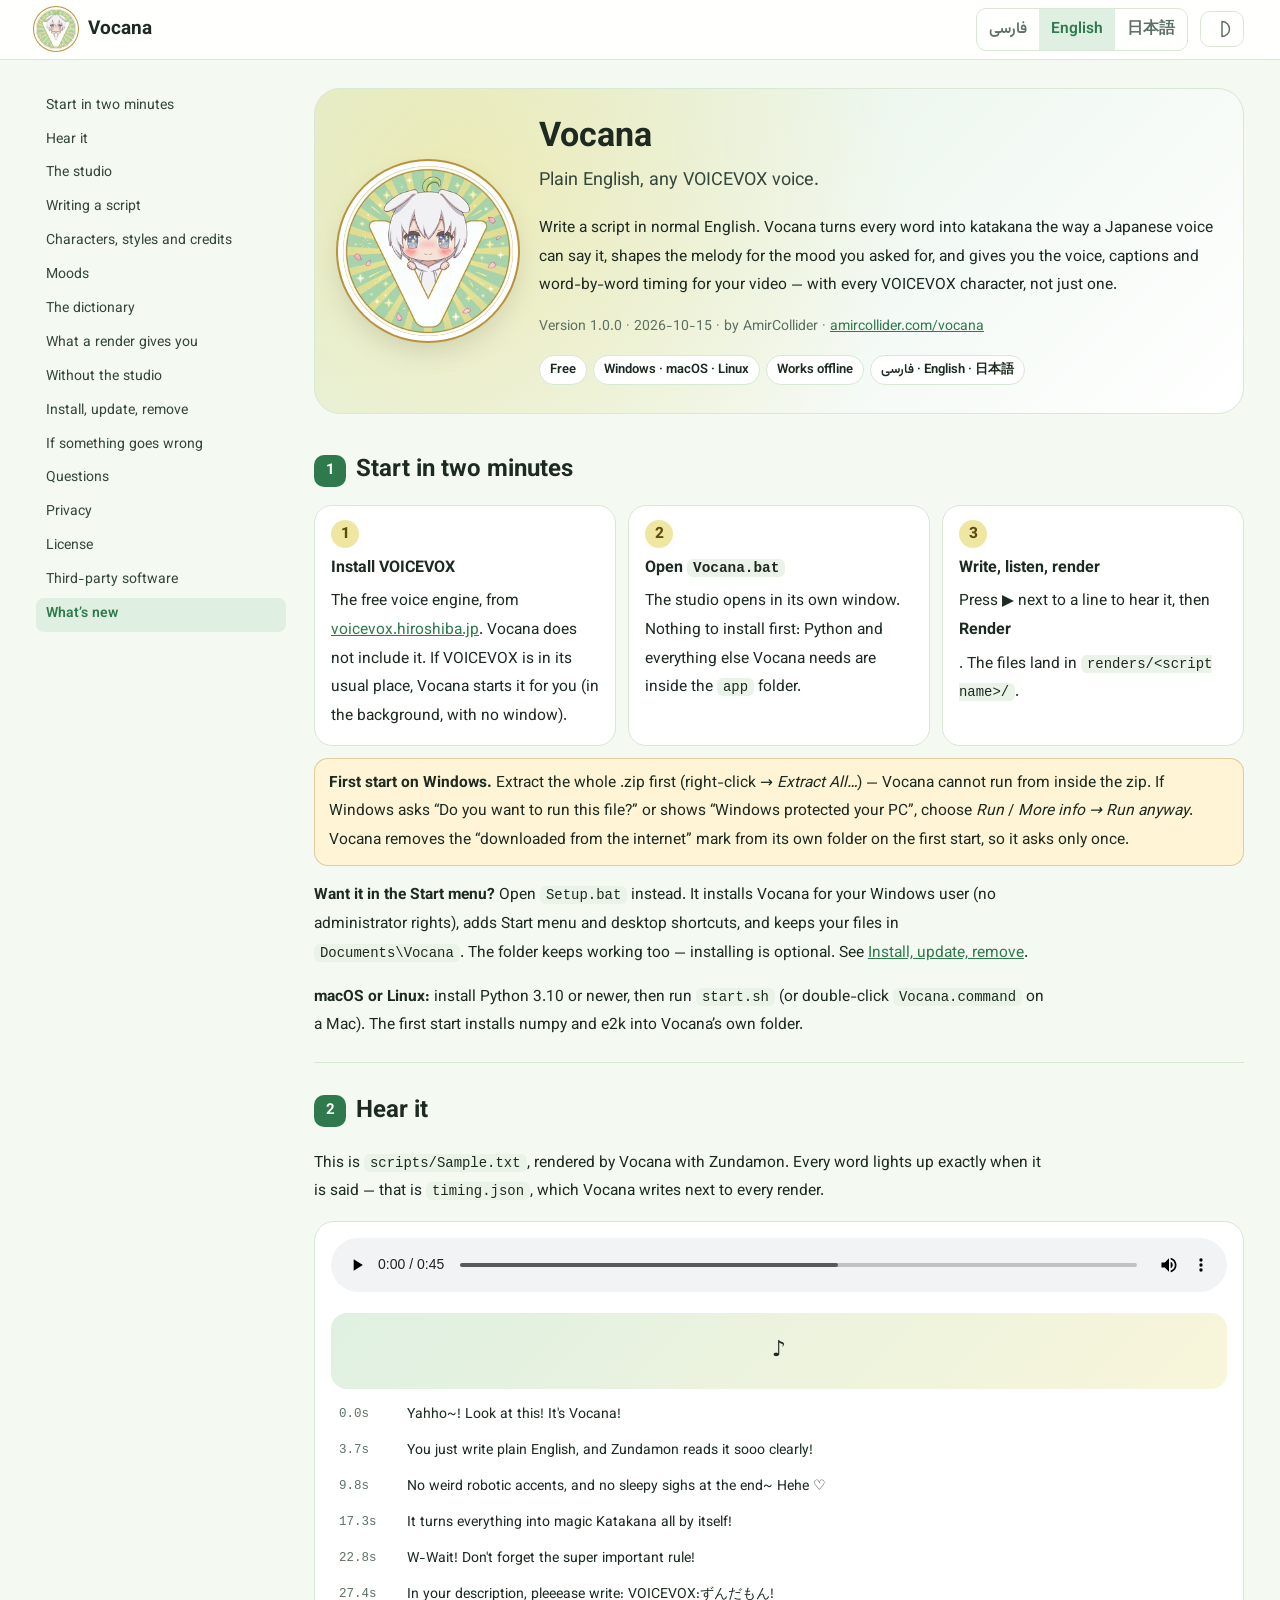
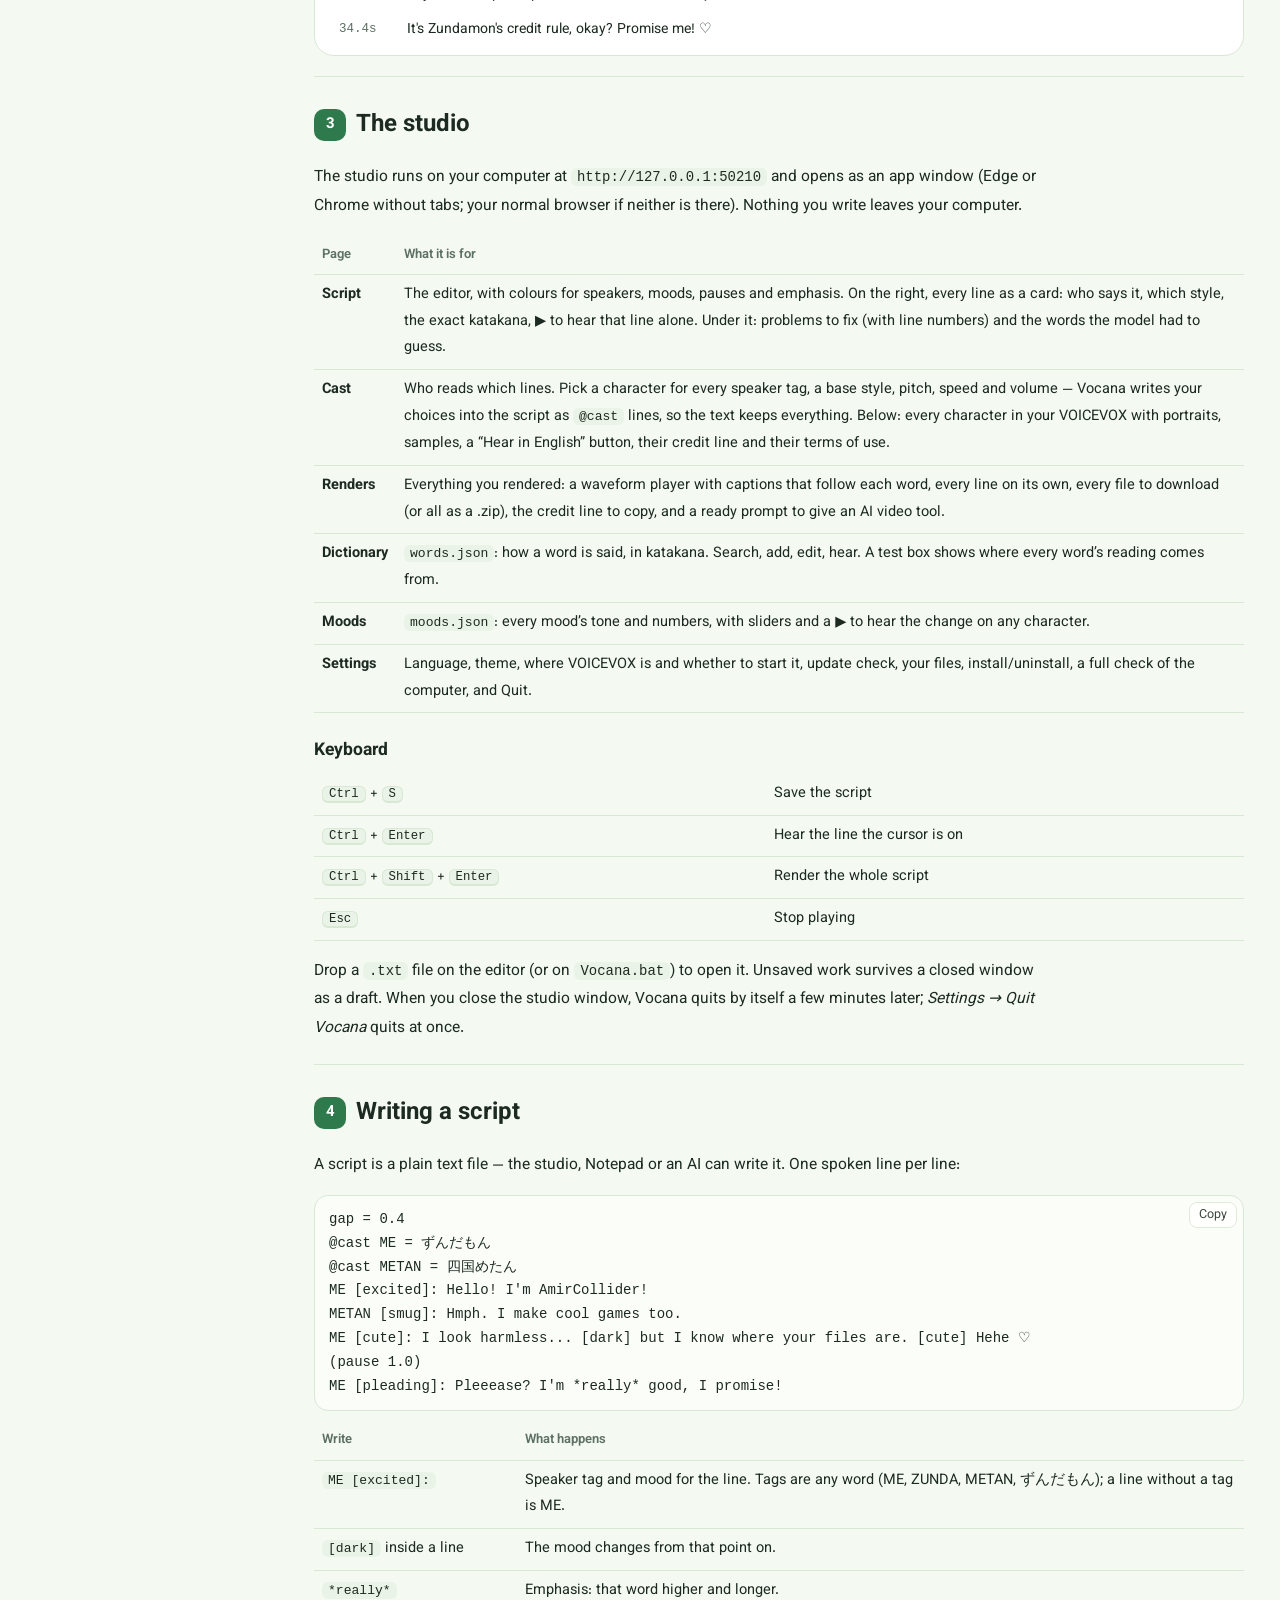
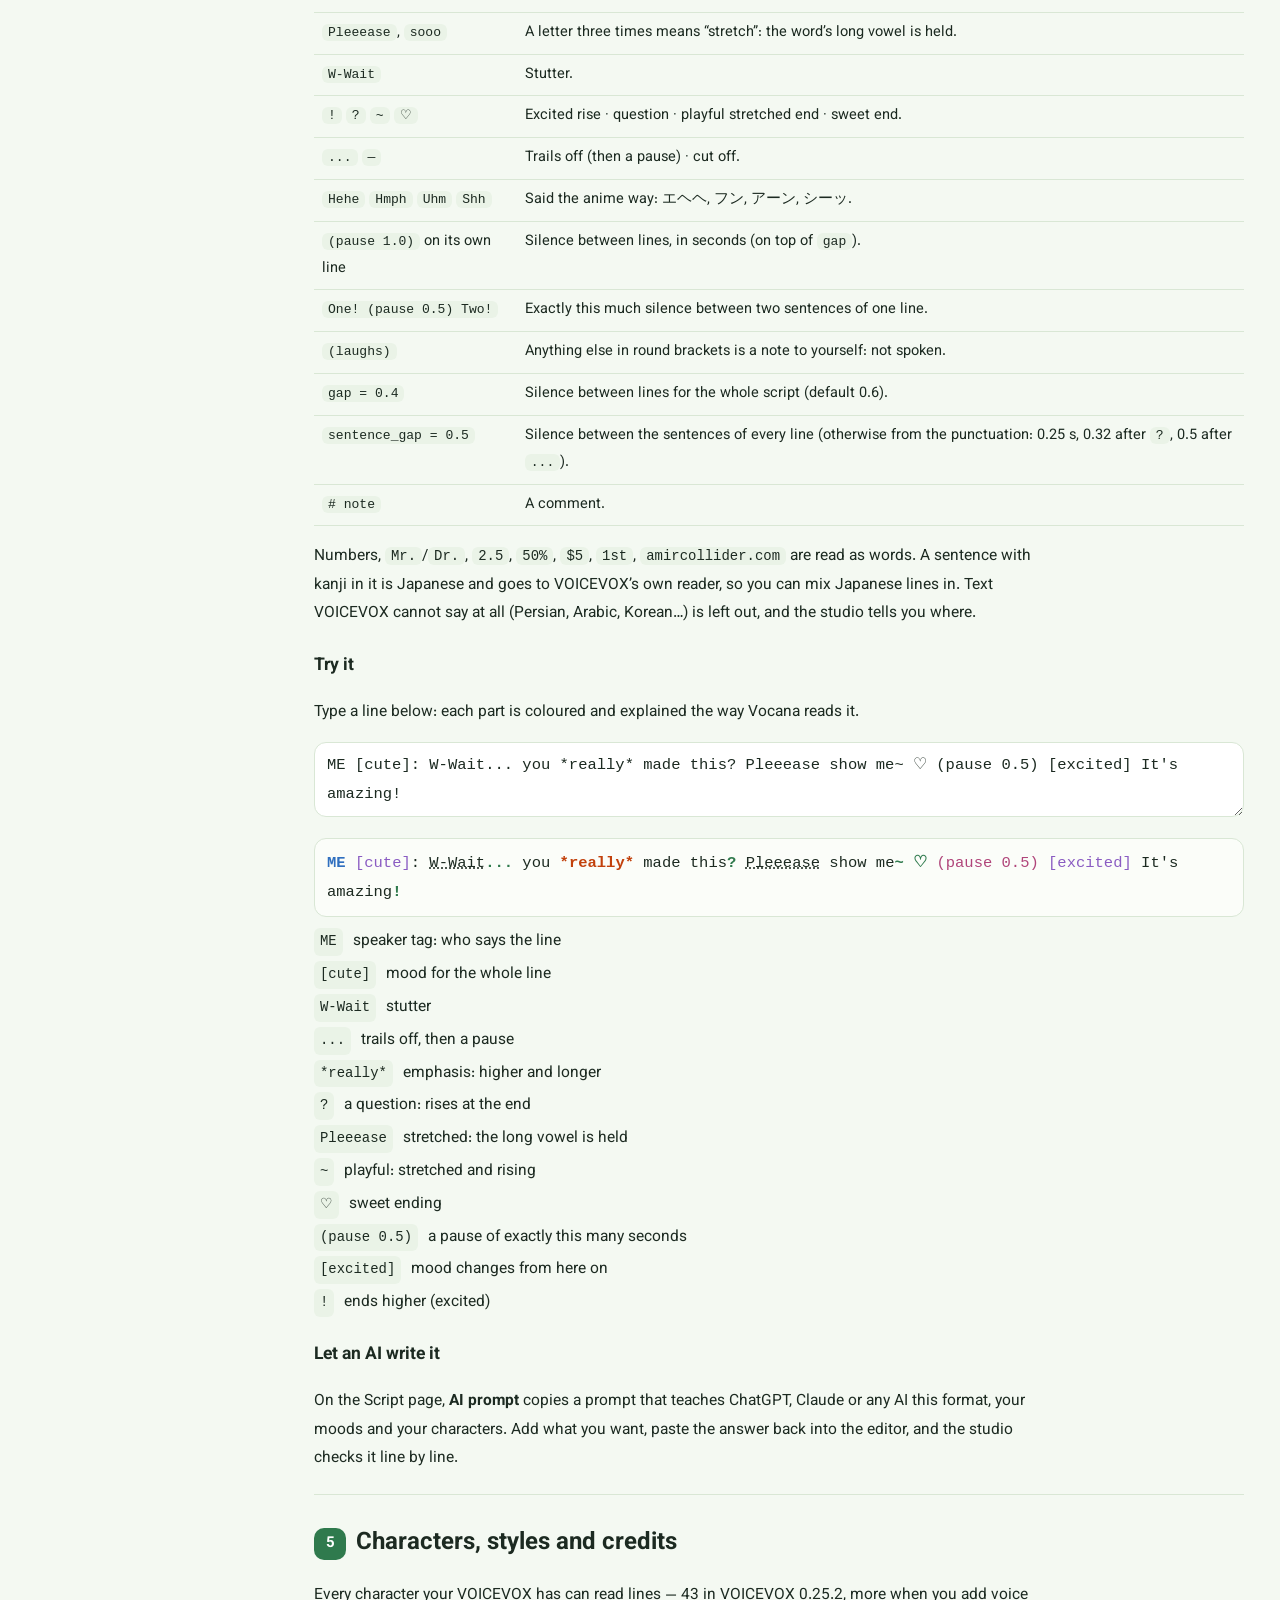
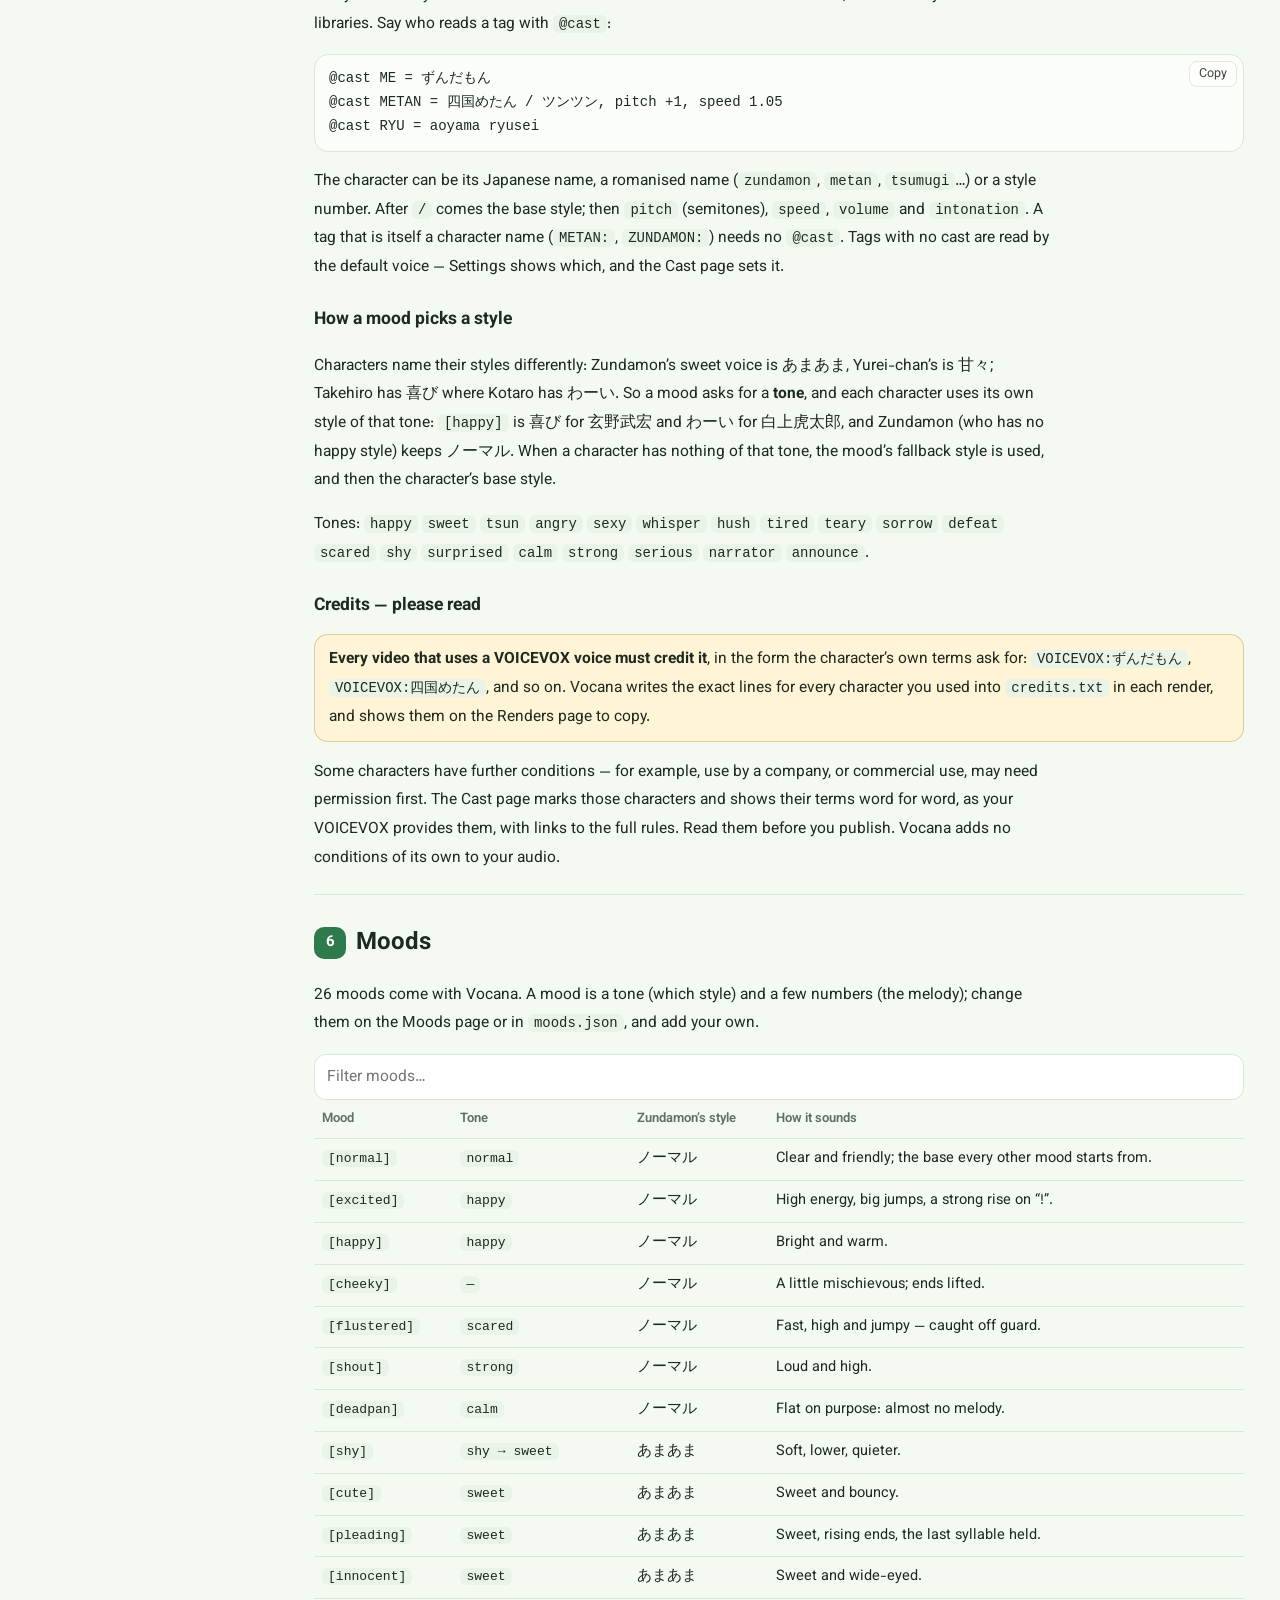
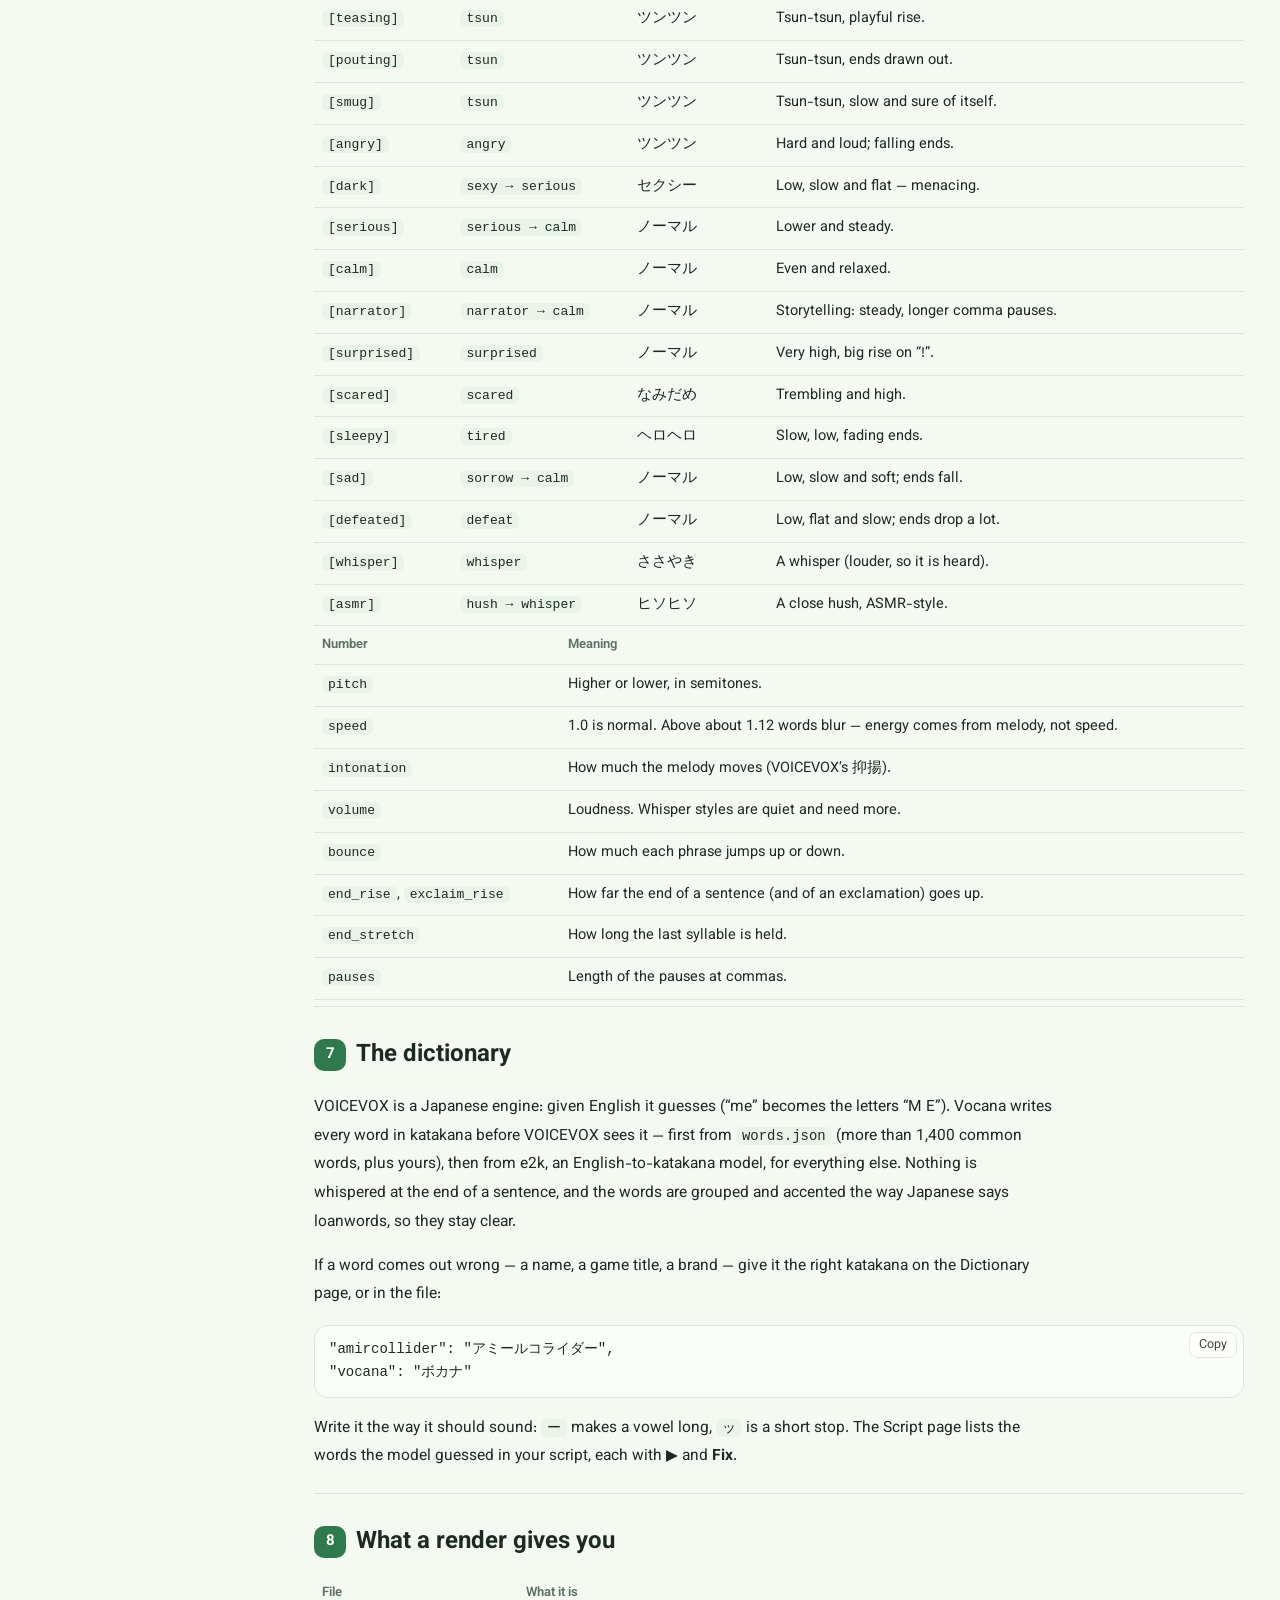
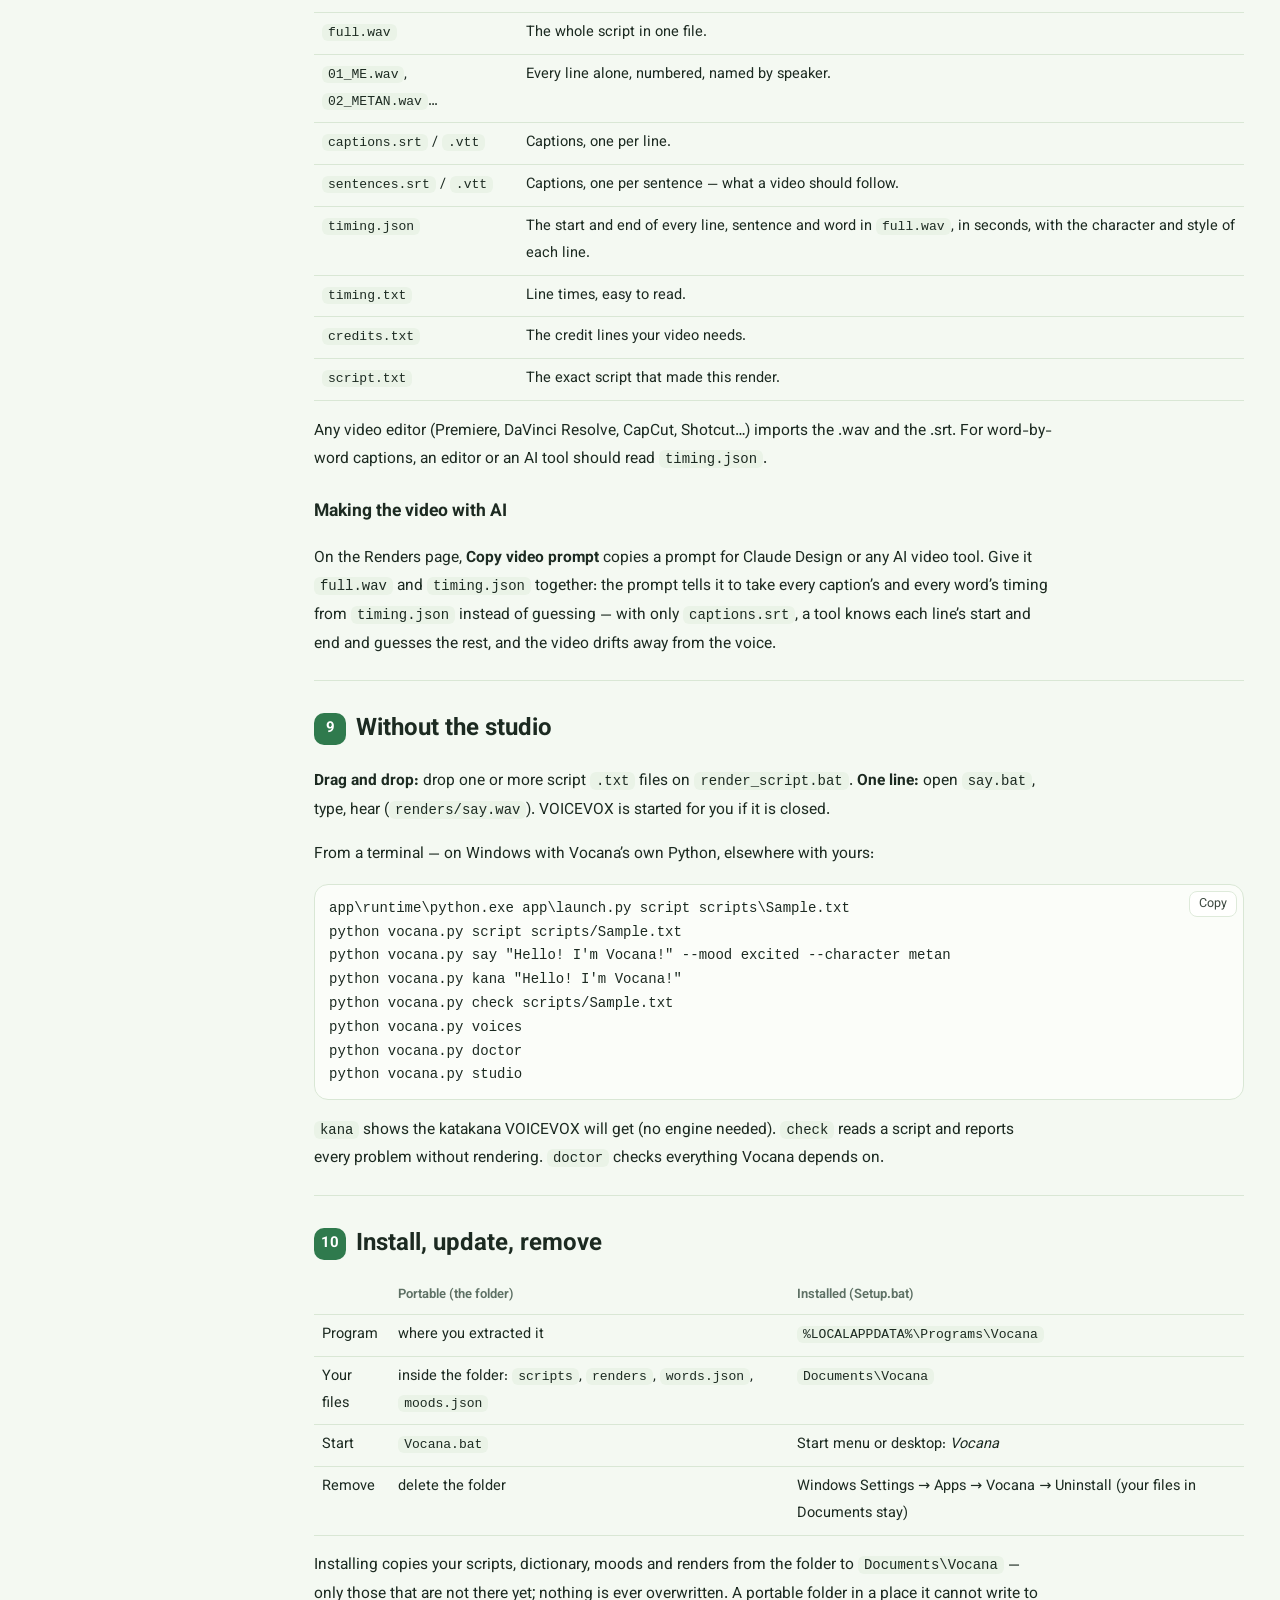
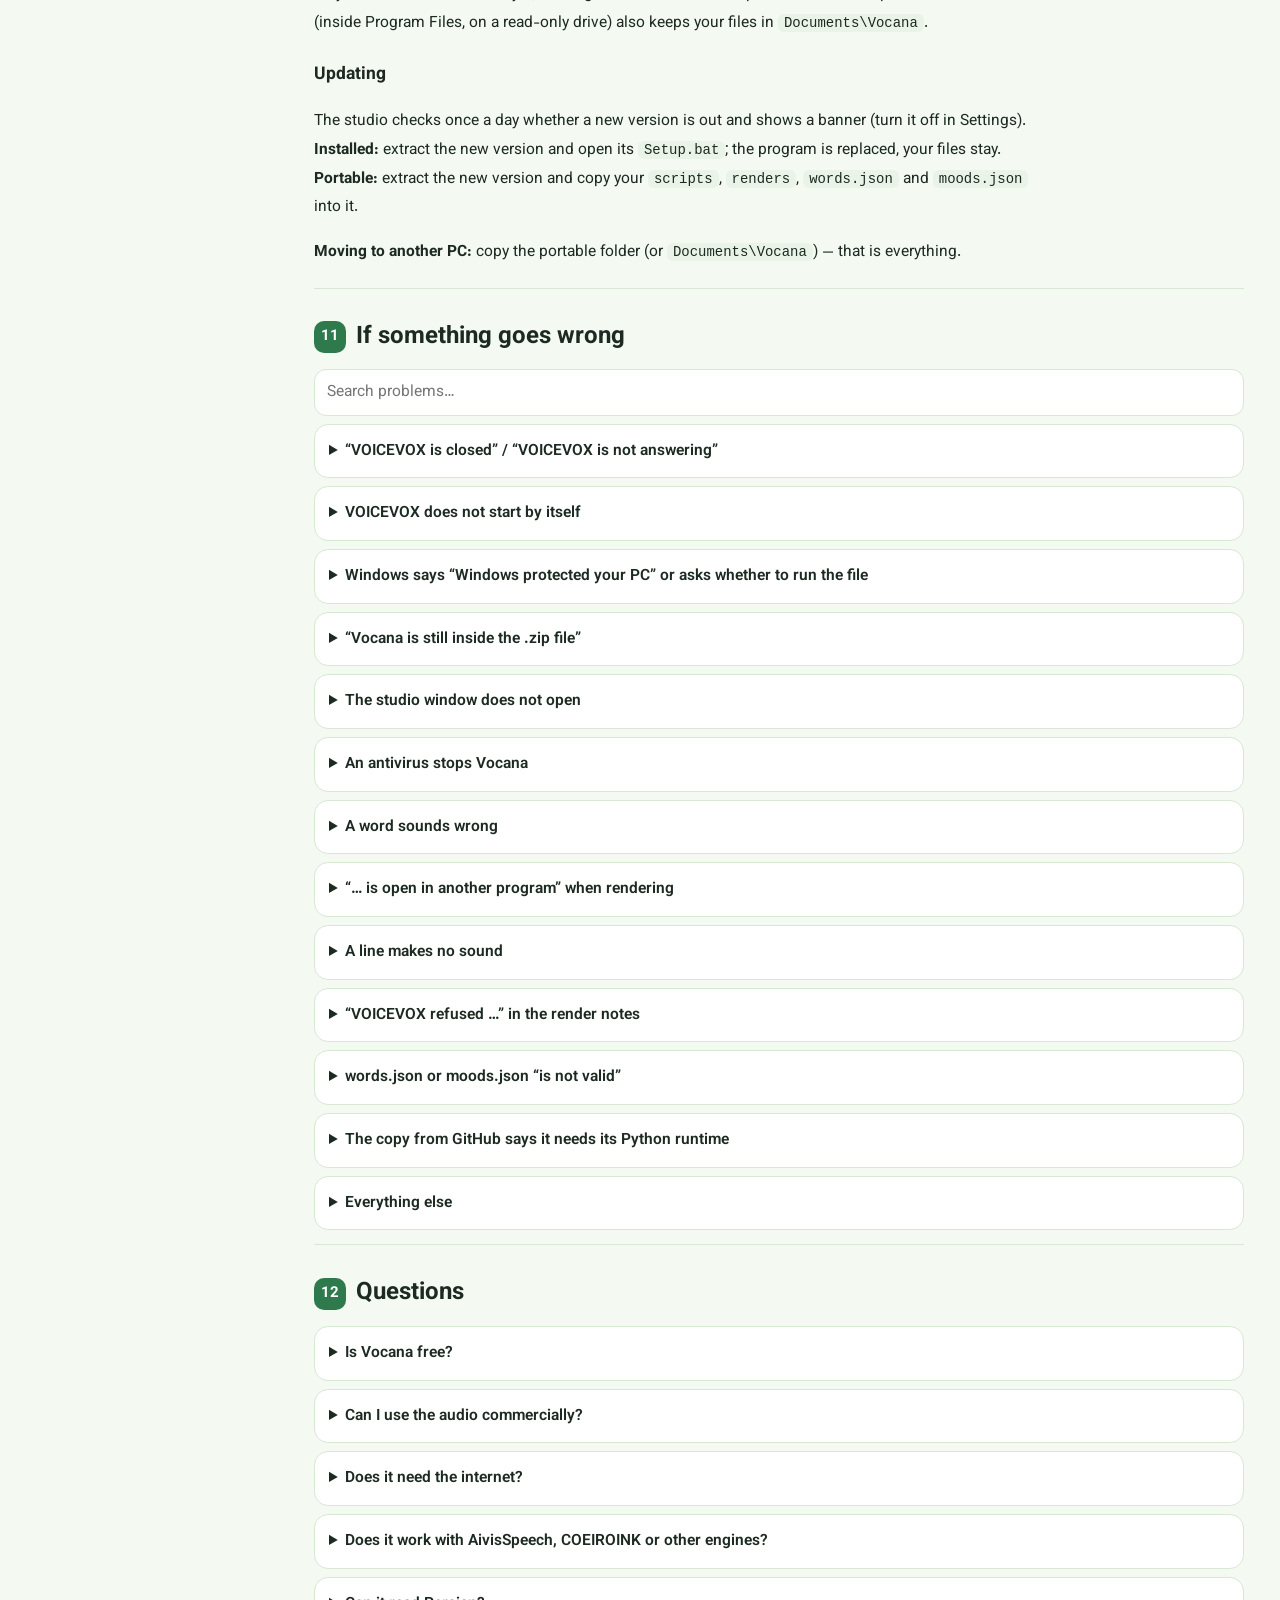
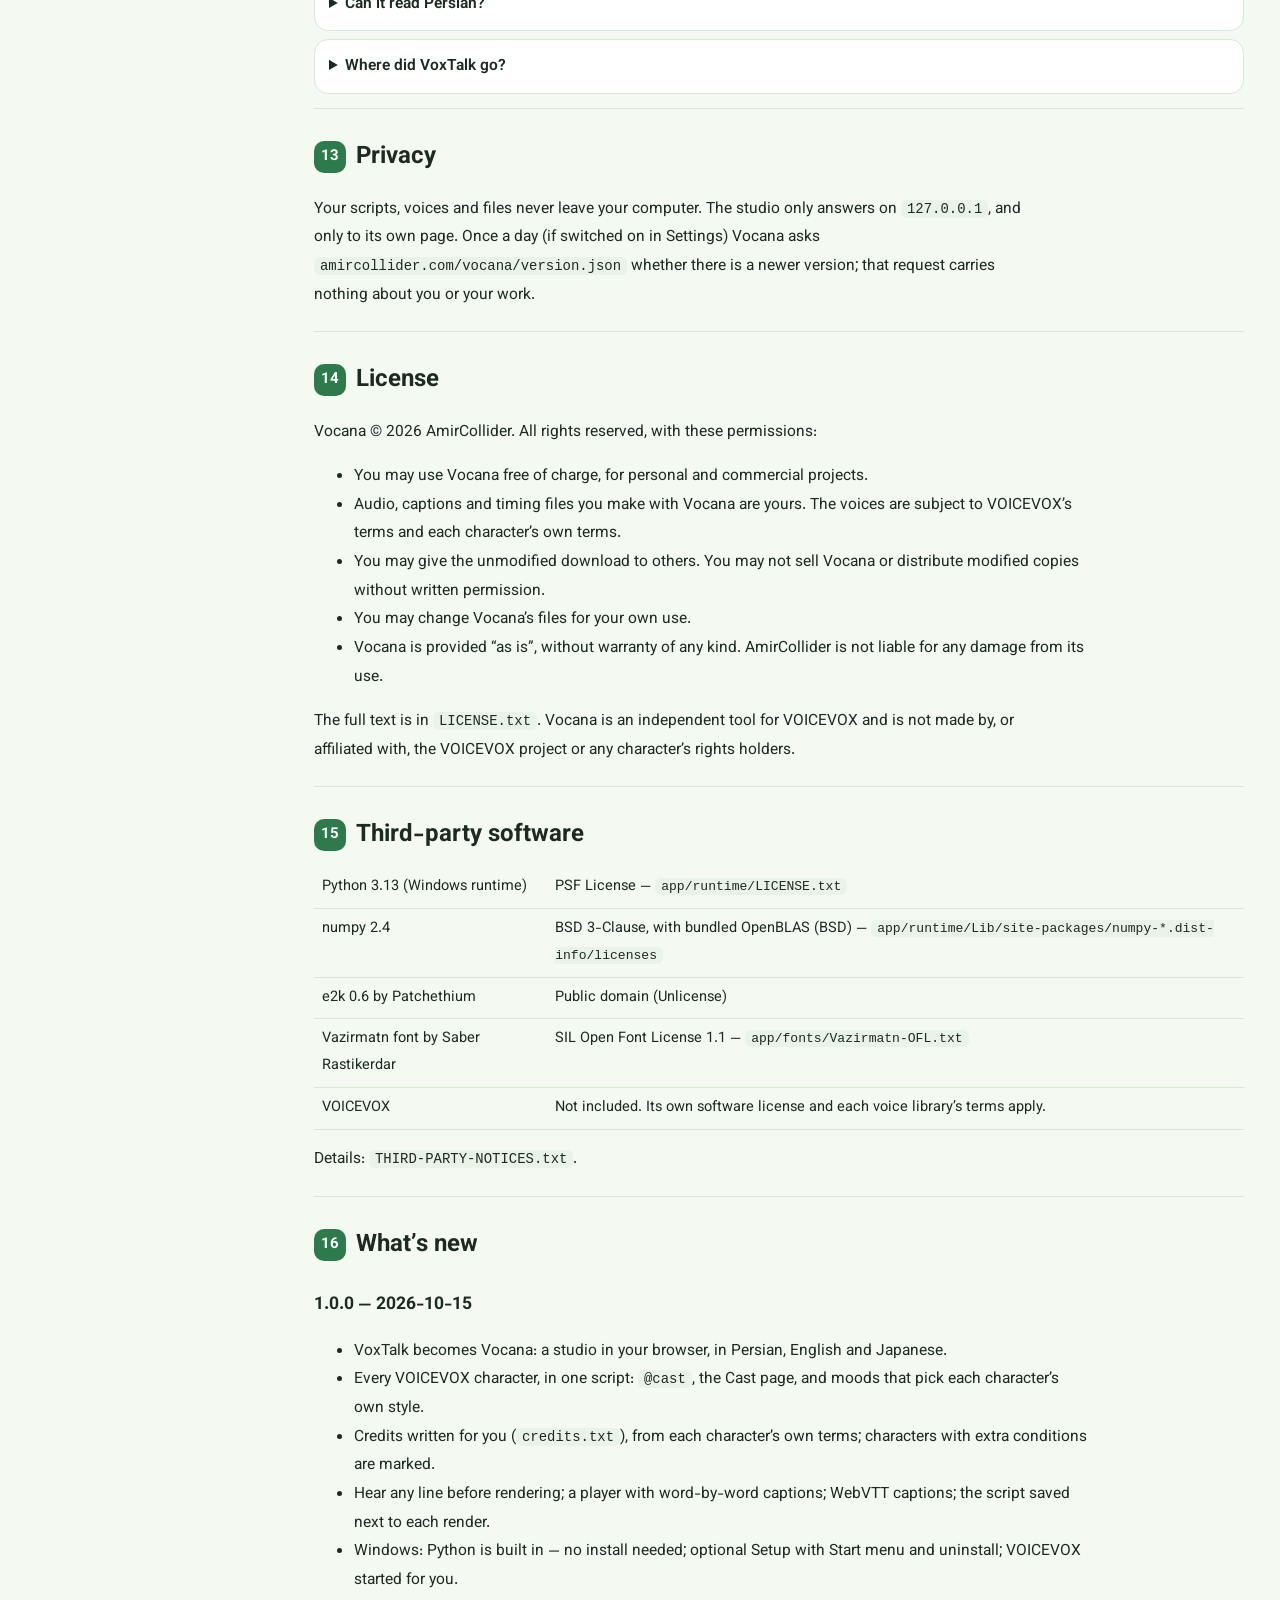
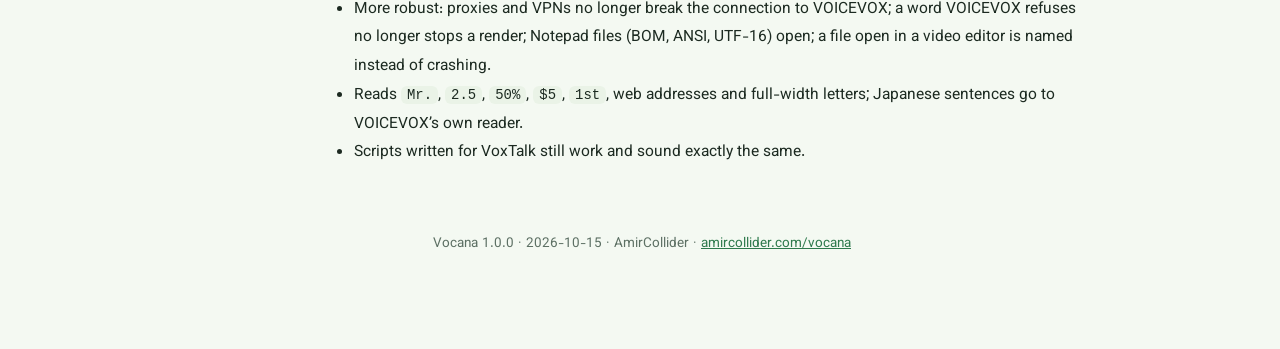
==== commit bd849e47: "Add files via upload" ====
--- a/Guide.html
+++ b/Guide.html
@@ -243,7 +243,7 @@
   <p>شخصیت می‌تواند نام ژاپنی‌اش باشد، نام لاتین (<code>zundamon</code>، <code>metan</code>، <code>tsumugi</code>…) یا شماره‌ی یک سبک. بعد از <code>/</code> سبک پایه می‌آید؛ بعد <code>pitch</code> (نیم‌پرده)، <code>speed</code>، <code>volume</code> و <code>intonation</code>. برچسبی که خودش نام یک شخصیت است (<code>METAN:</code>، <code>ZUNDAMON:</code>) لازم نیست <code>@cast</code> داشته باشد. برچسب‌هایی که شخصیت ندارند با صدای پیش‌فرض خوانده می‌شوند — صفحه‌ی شخصیت‌ها آن را تعیین می‌کند.</p>
   <h3>حال‌وهوا چطور سبک را انتخاب می‌کند</h3>
   <p>هر شخصیت سبک‌هایش را یک‌جور نام‌گذاری کرده: صدای شیرین زوندامون あまあま است و صدای شیرین یورِی‌چان 甘々؛ تاکه‌هیرو سبک 喜び دارد و کوتارو わーい. برای همین هر حال‌وهوا یک <b>لحن</b> می‌خواهد و هر شخصیت سبک خودش از آن لحن را به کار می‌برد: <code>[happy]</code> برای 玄野武宏 همان 喜び است و برای 白上虎太郎 わーい، و زوندامون (که سبک شاد ندارد) همان ノーマル می‌ماند. اگر شخصیتی هیچ سبکی از آن لحن نداشته باشد، سبک جایگزینِ حال‌وهوا و بعد سبک پایه‌ی خود شخصیت به کار می‌رود.</p>
-  <p>لحن‌ها: <code>happy</code> <code>sweet</code> <code>tsun</code> <code>angry</code> <code>sexy</code> <code>whisper</code> <code>hush</code> <code>tired</code> <code>teary</code> <code>defeat</code> <code>scared</code> <code>shy</code> <code>surprised</code> <code>calm</code> <code>strong</code> <code>serious</code> <code>narrator</code> <code>announce</code>.</p>
+  <p>لحن‌ها: <code>happy</code> <code>sweet</code> <code>tsun</code> <code>angry</code> <code>sexy</code> <code>whisper</code> <code>hush</code> <code>tired</code> <code>teary</code> <code>sorrow</code> <code>defeat</code> <code>scared</code> <code>shy</code> <code>surprised</code> <code>calm</code> <code>strong</code> <code>serious</code> <code>narrator</code> <code>announce</code>.</p>
   <h3>اعتبار (کِرِدیت) — حتماً بخوانید</h3>
   <div class="note"><b>هر ویدیویی که از صدای VOICEVOX استفاده می‌کند باید اعتبارش را بیاورد</b>، به همان شکلی که قوانین خود شخصیت می‌خواهد: <code>VOICEVOX:ずんだもん</code>، <code>VOICEVOX:四国めたん</code> و مانند این‌ها. Vocana خط‌های دقیق همه‌ی شخصیت‌هایی را که به کار برده‌اید در <code>credits.txt</code> کنار هر خروجی می‌نویسد و در صفحه‌ی خروجی‌ها برای کپی نشان می‌دهد.</div>
   <p>بعضی شخصیت‌ها شرط‌های بیشتری دارند — مثلاً استفاده توسط یک شرکت یا استفاده‌ی تجاری ممکن است اول اجازه لازم داشته باشد. صفحه‌ی شخصیت‌ها این شخصیت‌ها را مشخص می‌کند و قوانینشان را کلمه‌به‌کلمه، همان‌طور که VOICEVOX شما می‌دهد، با پیوند به متن کامل نشان می‌دهد. پیش از انتشار آن‌ها را بخوانید. Vocana هیچ شرطی از طرف خودش روی صدای شما نمی‌گذارد.</p>
@@ -495,7 +495,7 @@
   <p>The character can be its Japanese name, a romanised name (<code>zundamon</code>, <code>metan</code>, <code>tsumugi</code>…) or a style number. After <code>/</code> comes the base style; then <code>pitch</code> (semitones), <code>speed</code>, <code>volume</code> and <code>intonation</code>. A tag that is itself a character name (<code>METAN:</code>, <code>ZUNDAMON:</code>) needs no <code>@cast</code>. Tags with no cast are read by the default voice — Settings shows which, and the Cast page sets it.</p>
   <h3>How a mood picks a style</h3>
   <p>Characters name their styles differently: Zundamon’s sweet voice is あまあま, Yurei-chan’s is 甘々; Takehiro has 喜び where Kotaro has わーい. So a mood asks for a <b>tone</b>, and each character uses its own style of that tone: <code>[happy]</code> is 喜び for 玄野武宏 and わーい for 白上虎太郎, and Zundamon (who has no happy style) keeps ノーマル. When a character has nothing of that tone, the mood’s fallback style is used, and then the character’s base style.</p>
-  <p>Tones: <code>happy</code> <code>sweet</code> <code>tsun</code> <code>angry</code> <code>sexy</code> <code>whisper</code> <code>hush</code> <code>tired</code> <code>teary</code> <code>defeat</code> <code>scared</code> <code>shy</code> <code>surprised</code> <code>calm</code> <code>strong</code> <code>serious</code> <code>narrator</code> <code>announce</code>.</p>
+  <p>Tones: <code>happy</code> <code>sweet</code> <code>tsun</code> <code>angry</code> <code>sexy</code> <code>whisper</code> <code>hush</code> <code>tired</code> <code>teary</code> <code>sorrow</code> <code>defeat</code> <code>scared</code> <code>shy</code> <code>surprised</code> <code>calm</code> <code>strong</code> <code>serious</code> <code>narrator</code> <code>announce</code>.</p>
   <h3>Credits — please read</h3>
   <div class="note"><b>Every video that uses a VOICEVOX voice must credit it</b>, in the form the character’s own terms ask for: <code>VOICEVOX:ずんだもん</code>, <code>VOICEVOX:四国めたん</code>, and so on. Vocana writes the exact lines for every character you used into <code>credits.txt</code> in each render, and shows them on the Renders page to copy.</div>
   <p>Some characters have further conditions — for example, use by a company, or commercial use, may need permission first. The Cast page marks those characters and shows their terms word for word, as your VOICEVOX provides them, with links to the full rules. Read them before you publish. Vocana adds no conditions of its own to your audio.</p>
@@ -747,7 +747,7 @@
   <p>キャラクターは日本語名、ローマ字名 (<code>zundamon</code>、<code>metan</code>、<code>tsumugi</code> など)、またはスタイル番号で指定できます。<code>/</code> のあとに基本スタイル、続けて <code>pitch</code> (半音)、<code>speed</code>、<code>volume</code>、<code>intonation</code>。タグ自体がキャラクター名なら (<code>METAN:</code>、<code>ZUNDAMON:</code>) <code>@cast</code> は不要です。キャストのないタグは既定の声で読みます (キャストページで設定)。</p>
   <h3>ムードがスタイルを選ぶしくみ</h3>
   <p>スタイル名はキャラクターごとに違います。ずんだもんの甘い声は「あまあま」、ユーレイちゃんは「甘々」。玄野武宏は「喜び」、白上虎太郎は「わーい」。そこでムードは <b>トーン</b> を指定し、各キャラクターはそのトーンに当たる自分のスタイルを使います。<code>[happy]</code> は玄野武宏なら「喜び」、白上虎太郎なら「わーい」、喜びのスタイルがないずんだもんは「ノーマル」のまま。そのトーンのスタイルがないときは、ムードの代替スタイル、次にキャラクターの基本スタイルを使います。</p>
-  <p>トーン: <code>happy</code> <code>sweet</code> <code>tsun</code> <code>angry</code> <code>sexy</code> <code>whisper</code> <code>hush</code> <code>tired</code> <code>teary</code> <code>defeat</code> <code>scared</code> <code>shy</code> <code>surprised</code> <code>calm</code> <code>strong</code> <code>serious</code> <code>narrator</code> <code>announce</code>。</p>
+  <p>トーン: <code>happy</code> <code>sweet</code> <code>tsun</code> <code>angry</code> <code>sexy</code> <code>whisper</code> <code>hush</code> <code>tired</code> <code>teary</code> <code>sorrow</code> <code>defeat</code> <code>scared</code> <code>shy</code> <code>surprised</code> <code>calm</code> <code>strong</code> <code>serious</code> <code>narrator</code> <code>announce</code>。</p>
   <h3>クレジット — 必ずお読みください</h3>
   <div class="note"><b>VOICEVOX の音声を使う動画には、必ずクレジットを記載してください。</b> 書き方は各キャラクターの規約のとおりです: <code>VOICEVOX:ずんだもん</code>、<code>VOICEVOX:四国めたん</code> など。Vocana は使ったキャラクター全員の正確なクレジットを各書き出しの <code>credits.txt</code> に書き、書き出しページにもコピー用に表示します。</div>
   <p>キャラクターによっては追加の条件があります (企業での利用や商用利用に事前の確認が必要、など)。キャストページはそのキャラクターに印をつけ、お使いの VOICEVOX が返す規約を一字一句そのまま、全文へのリンクとともに表示します。公開前に必ず読んでください。Vocana があなたの音声に独自の条件をつけることはありません。</p>
@@ -909,7 +909,7 @@
 (function () {
   'use strict';
   var SAMPLE = {"length": 45.133, "lines": [{"who": "ME", "character": "ずんだもん", "text": "Yahho~! Look at this! It's Vocana!", "start": 0.0, "end": 3.343, "sentences": [{"start": 0.0, "end": 0.728, "text": "Yahho~!", "words": [{"word": "Yahho", "start": 0.003, "end": 0.717}]}, {"start": 0.978, "end": 2.123, "text": "Look at this!", "words": [{"word": "Look", "start": 0.978, "end": 1.358}, {"word": "at", "start": 1.358, "end": 1.688}, {"word": "this", "start": 1.688, "end": 2.083}]}, {"start": 2.373, "end": 3.343, "text": "It's Vocana!", "words": [{"word": "It's", "start": 2.373, "end": 2.757}, {"word": "Vocana", "start": 2.757, "end": 3.323}]}]}, {"who": "ME", "character": "ずんだもん", "text": "You just write plain English, and Zundamon reads it sooo clearly!", "start": 3.743, "end": 9.35, "sentences": [{"start": 3.743, "end": 9.35, "text": "You just write plain English, and Zundamon reads it sooo clearly!", "words": [{"word": "You", "start": 3.743, "end": 4.005}, {"word": "just", "start": 4.005, "end": 4.432}, {"word": "write", "start": 4.432, "end": 4.784}, {"word": "plain", "start": 4.784, "end": 5.296}, {"word": "English", "start": 5.296, "end": 6.085}, {"word": "and", "start": 6.394, "end": 6.81}, {"word": "Zundamon", "start": 6.81, "end": 7.45}, {"word": "reads", "start": 7.45, "end": 7.813}, {"word": "it", "start": 7.813, "end": 8.133}, {"word": "sooo", "start": 8.133, "end": 8.624}, {"word": "clearly", "start": 8.624, "end": 9.349}]}]}, {"who": "ME", "character": "ずんだもん", "text": "No weird robotic accents, and no sleepy sighs at the end~ Hehe ♡", "start": 9.75, "end": 16.942, "sentences": [{"start": 9.75, "end": 15.859, "text": "No weird robotic accents, and no sleepy sighs at the end~", "words": [{"word": "No", "start": 9.75, "end": 10.041}, {"word": "weird", "start": 10.041, "end": 10.628}, {"word": "robotic", "start": 10.628, "end": 11.417}, {"word": "accents", "start": 11.417, "end": 12.26}, {"word": "and", "start": 12.548, "end": 13.06}, {"word": "no", "start": 13.06, "end": 13.337}, {"word": "sleepy", "start": 13.337, "end": 14.073}, {"word": "sighs", "start": 14.073, "end": 14.553}, {"word": "at", "start": 14.553, "end": 14.969}, {"word": "the", "start": 14.969, "end": 15.215}, {"word": "end", "start": 15.215, "end": 15.844}]}, {"start": 16.109, "end": 16.942, "text": "Hehe ♡", "words": [{"word": "Hehe", "start": 16.109, "end": 16.91}]}]}, {"who": "ME", "character": "ずんだもん", "text": "It turns everything into magic Katakana all by itself!", "start": 17.342, "end": 21.968, "sentences": [{"start": 17.342, "end": 21.968, "text": "It turns everything into magic Katakana all by itself!", "words": [{"word": "It", "start": 17.343, "end": 17.759}, {"word": "turns", "start": 17.759, "end": 18.271}, {"word": "everything", "start": 18.271, "end": 19.124}, {"word": "into", "start": 19.124, "end": 19.423}, {"word": "magic", "start": 19.423, "end": 19.924}, {"word": "Katakana", "start": 19.924, "end": 20.468}, {"word": "all", "start": 20.468, "end": 20.777}, {"word": "by", "start": 20.777, "end": 21.097}, {"word": "itself", "start": 21.097, "end": 21.951}]}]}, {"who": "ME", "character": "ずんだもん", "text": "W-Wait! Don't forget the super important rule!", "start": 22.768, "end": 27.025, "sentences": [{"start": 22.768, "end": 23.942, "text": "W-Wait!", "words": [{"word": "W-Wait", "start": 22.788, "end": 23.929}]}, {"start": 24.192, "end": 27.025, "text": "Don't forget the super important rule!", "words": [{"word": "Don't", "start": 24.192, "end": 24.585}, {"word": "forget", "start": 24.585, "end": 25.097}, {"word": "the", "start": 25.097, "end": 25.246}, {"word": "super", "start": 25.246, "end": 25.78}, {"word": "important", "start": 25.78, "end": 26.569}, {"word": "rule", "start": 26.569, "end": 27.006}]}]}, {"who": "ME", "character": "ずんだもん", "text": "In your description, pleeease write: VOICEVOX:ずんだもん!", "start": 27.425, "end": 33.973, "sentences": [{"start": 27.425, "end": 33.973, "text": "In your description, pleeease write: VOICEVOX:ずんだもん!", "words": [{"word": "In", "start": 27.425, "end": 27.549}, {"word": "your", "start": 27.549, "end": 27.859}, {"word": "description", "start": 27.859, "end": 29.064}, {"word": "pleeease", "start": 29.48, "end": 30.365}, {"word": "write", "start": 30.365, "end": 30.92}, {"word": "VOICEVOX", "start": 31.208, "end": 32.488}, {"word": "ずんだもん", "start": 32.936, "end": 33.973}]}]}, {"who": "ME", "character": "ずんだもん", "text": "It's Zundamon's credit rule, okay? Promise me! ♡", "start": 34.373, "end": 40.071, "sentences": [{"start": 34.373, "end": 38.581, "text": "It's Zundamon's credit rule, okay?", "words": [{"word": "It's", "start": 34.373, "end": 34.839}, {"word": "Zundamon's", "start": 34.839, "end": 35.746}, {"word": "credit", "start": 35.746, "end": 36.556}, {"word": "rule", "start": 36.556, "end": 37.1}, {"word": "okay", "start": 37.452, "end": 38.562}]}, {"start": 38.901, "end": 40.071, "text": "Promise me!♡", "words": [{"word": "Promise", "start": 38.901, "end": 39.583}, {"word": "me", "start": 39.583, "end": 40.063}]}]}, {"who": "ME", "character": "ずんだもん", "text": "Now drag your file and let's make something amazing!", "start": 40.471, "end": 44.833, "sentences": [{"start": 40.471, "end": 44.833, "text": "Now drag your file and let's make something amazing!", "words": [{"word": "Now", "start": 40.472, "end": 40.739}, {"word": "drag", "start": 40.739, "end": 41.315}, {"word": "your", "start": 41.315, "end": 41.581}, {"word": "file", "start": 41.581, "end": 41.976}, {"word": "and", "start": 41.976, "end": 42.328}, {"word": "let's", "start": 42.328, "end": 42.712}, {"word": "make", "start": 42.712, "end": 43.085}, {"word": "something", "start": 43.085, "end": 43.864}, {"word": "amazing", "start": 43.864, "end": 44.833}]}]}]};
-  var MOODS = {"normal": {"style": "ノーマル", "tone": "normal", "speed": 1.04, "intonation": 1.35, "pitch": 0.5, "volume": 1.15, "bounce": 0.8, "end_rise": 0.5, "exclaim_rise": 2.0, "end_stretch": 1.0, "pauses": 0.8}, "excited": {"style": "ノーマル", "tone": "happy", "speed": 1.08, "intonation": 1.6, "pitch": 2.0, "volume": 1.3, "bounce": 1.3, "exclaim_rise": 3.0}, "happy": {"style": "ノーマル", "tone": "happy", "speed": 1.05, "intonation": 1.45, "pitch": 1.0, "volume": 1.2, "bounce": 1.0, "end_rise": 1.0}, "cheeky": {"style": "ノーマル", "speed": 1.03, "intonation": 1.45, "pitch": 0.5, "volume": 1.15, "end_rise": 1.5}, "flustered": {"style": "ノーマル", "tone": "scared", "speed": 1.1, "intonation": 1.6, "pitch": 2.0, "volume": 1.25, "bounce": 1.4}, "shout": {"style": "ノーマル", "tone": "strong", "speed": 1.05, "intonation": 1.5, "pitch": 3.0, "volume": 1.5, "exclaim_rise": 2.5}, "deadpan": {"style": "ノーマル", "tone": "calm", "speed": 0.95, "intonation": 0.5, "pitch": -1.0, "volume": 1.0, "bounce": 0.2, "end_rise": 0.0, "exclaim_rise": 0.0}, "shy": {"style": "あまあま", "tone": ["shy", "sweet"], "speed": 0.95, "intonation": 1.1, "pitch": -0.5, "volume": 0.85, "bounce": 0.5, "end_rise": 1.0}, "cute": {"style": "あまあま", "tone": "sweet", "speed": 1.0, "intonation": 1.45, "pitch": 1.5, "volume": 1.1, "bounce": 1.0, "end_rise": 1.5}, "pleading": {"style": "あまあま", "tone": "sweet", "speed": 0.95, "intonation": 1.5, "pitch": 1.5, "volume": 1.05, "end_rise": 2.5, "end_stretch": 1.3}, "innocent": {"style": "あまあま", "tone": "sweet", "speed": 0.97, "intonation": 1.4, "pitch": 1.5, "volume": 1.0, "end_rise": 2.0}, "teasing": {"style": "ツンツン", "tone": "tsun", "speed": 1.02, "intonation": 1.5, "pitch": 0.5, "volume": 1.1, "bounce": 1.1, "end_rise": 2.0}, "pouting": {"style": "ツンツン", "tone": "tsun", "speed": 0.98, "intonation": 1.5, "pitch": 1.0, "volume": 1.15, "end_stretch": 1.4}, "smug": {"style": "ツンツン", "tone": "tsun", "speed": 0.97, "intonation": 1.4, "pitch": 0.0, "volume": 1.1, "end_stretch": 1.3}, "angry": {"style": "ツンツン", "tone": "angry", "speed": 1.02, "intonation": 1.5, "pitch": 0.5, "volume": 1.3, "bounce": 0.9, "end_rise": -0.5, "exclaim_rise": 1.0}, "dark": {"style": "セクシー", "tone": ["sexy", "serious"], "speed": 0.88, "intonation": 0.6, "pitch": -4.0, "volume": 0.95, "bounce": 0.2, "end_rise": -2.0, "exclaim_rise": 0.0}, "serious": {"style": "ノーマル", "tone": ["serious", "calm"], "speed": 0.96, "intonation": 0.9, "pitch": -1.0, "volume": 1.05, "bounce": 0.3, "end_rise": -0.5, "exclaim_rise": 0.5}, "calm": {"style": "ノーマル", "tone": "calm", "speed": 0.97, "intonation": 1.0, "pitch": 0.0, "volume": 1.0, "bounce": 0.4, "end_rise": 0.0, "exclaim_rise": 0.5}, "narrator": {"style": "ノーマル", "tone": ["narrator", "calm"], "speed": 0.98, "intonation": 1.1, "pitch": 0.0, "volume": 1.05, "bounce": 0.5, "end_rise": 0.0, "exclaim_rise": 1.0, "pauses": 1.0}, "surprised": {"style": "ノーマル", "tone": "surprised", "speed": 1.05, "intonation": 1.6, "pitch": 2.5, "volume": 1.25, "bounce": 1.2, "exclaim_rise": 3.0}, "scared": {"style": "なみだめ", "tone": "scared", "speed": 1.06, "intonation": 1.3, "pitch": 1.5, "volume": 0.95, "bounce": 1.2, "end_rise": 0.5}, "sleepy": {"style": "ヘロヘロ", "tone": "tired", "speed": 0.85, "intonation": 0.8, "pitch": -1.5, "volume": 0.85, "bounce": 0.3, "end_rise": -1.5, "end_stretch": 1.5}, "sad": {"style": "なみだめ", "tone": "teary", "speed": 0.92, "intonation": 1.1, "pitch": -0.5, "volume": 0.95, "end_rise": -1.0, "end_stretch": 1.3}, "defeated": {"style": "なみだめ", "tone": ["defeat", "teary"], "speed": 0.88, "intonation": 0.8, "pitch": -1.5, "volume": 0.9, "bounce": 0.3, "end_rise": -2.0, "end_stretch": 1.4}, "whisper": {"style": "ささやき", "tone": "whisper", "speed": 0.92, "intonation": 1.0, "volume": 1.6}, "asmr": {"style": "ヒソヒソ", "tone": ["hush", "whisper"], "speed": 0.9, "intonation": 1.0, "volume": 1.5}};
+  var MOODS = {"normal": {"style": "ノーマル", "tone": "normal", "speed": 1.04, "intonation": 1.35, "pitch": 0.5, "volume": 1.15, "bounce": 0.8, "end_rise": 0.5, "exclaim_rise": 2.0, "end_stretch": 1.0, "pauses": 0.8}, "excited": {"style": "ノーマル", "tone": "happy", "speed": 1.08, "intonation": 1.6, "pitch": 2.0, "volume": 1.3, "bounce": 1.3, "exclaim_rise": 3.0}, "happy": {"style": "ノーマル", "tone": "happy", "speed": 1.05, "intonation": 1.45, "pitch": 1.0, "volume": 1.2, "bounce": 1.0, "end_rise": 1.0}, "cheeky": {"style": "ノーマル", "speed": 1.03, "intonation": 1.45, "pitch": 0.5, "volume": 1.15, "end_rise": 1.5}, "flustered": {"style": "ノーマル", "tone": "scared", "speed": 1.1, "intonation": 1.6, "pitch": 2.0, "volume": 1.25, "bounce": 1.4}, "shout": {"style": "ノーマル", "tone": "strong", "speed": 1.05, "intonation": 1.5, "pitch": 3.0, "volume": 1.5, "exclaim_rise": 2.5}, "deadpan": {"style": "ノーマル", "tone": "calm", "speed": 0.95, "intonation": 0.5, "pitch": -1.0, "volume": 1.0, "bounce": 0.2, "end_rise": 0.0, "exclaim_rise": 0.0}, "shy": {"style": "あまあま", "tone": ["shy", "sweet"], "speed": 0.95, "intonation": 1.1, "pitch": -0.5, "volume": 0.85, "bounce": 0.5, "end_rise": 1.0}, "cute": {"style": "あまあま", "tone": "sweet", "speed": 1.0, "intonation": 1.45, "pitch": 1.5, "volume": 1.1, "bounce": 1.0, "end_rise": 1.5}, "pleading": {"style": "あまあま", "tone": "sweet", "speed": 0.95, "intonation": 1.5, "pitch": 1.5, "volume": 1.05, "end_rise": 2.5, "end_stretch": 1.3}, "innocent": {"style": "あまあま", "tone": "sweet", "speed": 0.97, "intonation": 1.4, "pitch": 1.5, "volume": 1.0, "end_rise": 2.0}, "teasing": {"style": "ツンツン", "tone": "tsun", "speed": 1.02, "intonation": 1.5, "pitch": 0.5, "volume": 1.1, "bounce": 1.1, "end_rise": 2.0}, "pouting": {"style": "ツンツン", "tone": "tsun", "speed": 0.98, "intonation": 1.5, "pitch": 1.0, "volume": 1.15, "end_stretch": 1.4}, "smug": {"style": "ツンツン", "tone": "tsun", "speed": 0.97, "intonation": 1.4, "pitch": 0.0, "volume": 1.1, "end_stretch": 1.3}, "angry": {"style": "ツンツン", "tone": "angry", "speed": 1.02, "intonation": 1.5, "pitch": 0.5, "volume": 1.3, "bounce": 0.9, "end_rise": -0.5, "exclaim_rise": 1.0}, "dark": {"style": "セクシー", "tone": ["sexy", "serious"], "speed": 0.88, "intonation": 0.6, "pitch": -4.0, "volume": 0.95, "bounce": 0.2, "end_rise": -2.0, "exclaim_rise": 0.0}, "serious": {"style": "ノーマル", "tone": ["serious", "calm"], "speed": 0.96, "intonation": 0.9, "pitch": -1.0, "volume": 1.05, "bounce": 0.3, "end_rise": -0.5, "exclaim_rise": 0.5}, "calm": {"style": "ノーマル", "tone": "calm", "speed": 0.97, "intonation": 1.0, "pitch": 0.0, "volume": 1.0, "bounce": 0.4, "end_rise": 0.0, "exclaim_rise": 0.5}, "narrator": {"style": "ノーマル", "tone": ["narrator", "calm"], "speed": 0.98, "intonation": 1.1, "pitch": 0.0, "volume": 1.05, "bounce": 0.5, "end_rise": 0.0, "exclaim_rise": 1.0, "pauses": 1.0}, "surprised": {"style": "ノーマル", "tone": "surprised", "speed": 1.05, "intonation": 1.6, "pitch": 2.5, "volume": 1.25, "bounce": 1.2, "exclaim_rise": 3.0}, "scared": {"style": "なみだめ", "tone": "scared", "speed": 1.06, "intonation": 1.3, "pitch": 1.5, "volume": 0.95, "bounce": 1.2, "end_rise": 0.5}, "sleepy": {"style": "ヘロヘロ", "tone": "tired", "speed": 0.85, "intonation": 0.8, "pitch": -1.5, "volume": 0.85, "bounce": 0.3, "end_rise": -1.5, "end_stretch": 1.5}, "sad": {"style": "ノーマル", "tone": ["sorrow", "calm"], "speed": 0.9, "intonation": 0.9, "pitch": -1.0, "volume": 0.92, "bounce": 0.4, "end_rise": -1.5, "end_stretch": 1.1}, "defeated": {"style": "ノーマル", "tone": ["defeat"], "speed": 0.88, "intonation": 0.75, "pitch": -1.5, "volume": 0.9, "bounce": 0.3, "end_rise": -2.0, "end_stretch": 1.1}, "whisper": {"style": "ささやき", "tone": "whisper", "speed": 0.92, "intonation": 1.0, "volume": 1.6}, "asmr": {"style": "ヒソヒソ", "tone": ["hush", "whisper"], "speed": 0.9, "intonation": 1.0, "volume": 1.5}};
   var W = {
     en: { copy: 'Copy', copied: 'Copied', lines: 'Lines', filter: 'Filter moods…', mood: 'Mood', tone: 'Tone', zstyle: 'Zundamon’s style', feel: 'How it sounds',
       noaudio: 'The sample sound is in renders/Sample/full.wav next to this guide. If it does not play here, open that file directly.',
@@ -959,8 +959,8 @@
     surprised: ['Very high, big rise on “!”.', 'خیلی زیر، اوج زیاد روی «!».', 'とても高く、「!」で大きく上がる。'],
     scared: ['Trembling and high.', 'لرزان و زیر.', '震えるように、高めに。'],
     sleepy: ['Slow, low, fading ends.', 'آرام، بم، آخر جمله محو.', 'ゆっくり、低く、語尾が消えていく。'],
-    sad: ['Teary; ends fall.', 'بغض‌کرده؛ آخر جمله پایین می‌افتد.', '涙ぐんで、語尾を下げて。'],
-    defeated: ['Teary and slow, ends drop a lot.', 'بغض‌آلود و آرام، آخر جمله خیلی پایین.', '涙ぐんでゆっくり、語尾を大きく下げて。'],
+    sad: ['Low, slow and soft; ends fall.', 'آرام، پایین و نرم؛ آخر جمله پایین می‌افتد.', '低く、ゆっくり、やわらかく。語尾を下げて。'],
+    defeated: ['Low, flat and slow; ends drop a lot.', 'پایین، صاف و آرام؛ آخر جمله خیلی پایین.', '低く平らに、ゆっくり。語尾を大きく下げて。'],
     whisper: ['A whisper (louder, so it is heard).', 'نجوا (بلندتر تا شنیده شود).', 'ささやき (聞こえるよう音量を上げて)。'],
     asmr: ['A close hush, ASMR-style.', 'پچ‌پچ نزدیک، به سبک ASMR.', '近くでヒソヒソ。ASMR 風。']
   };
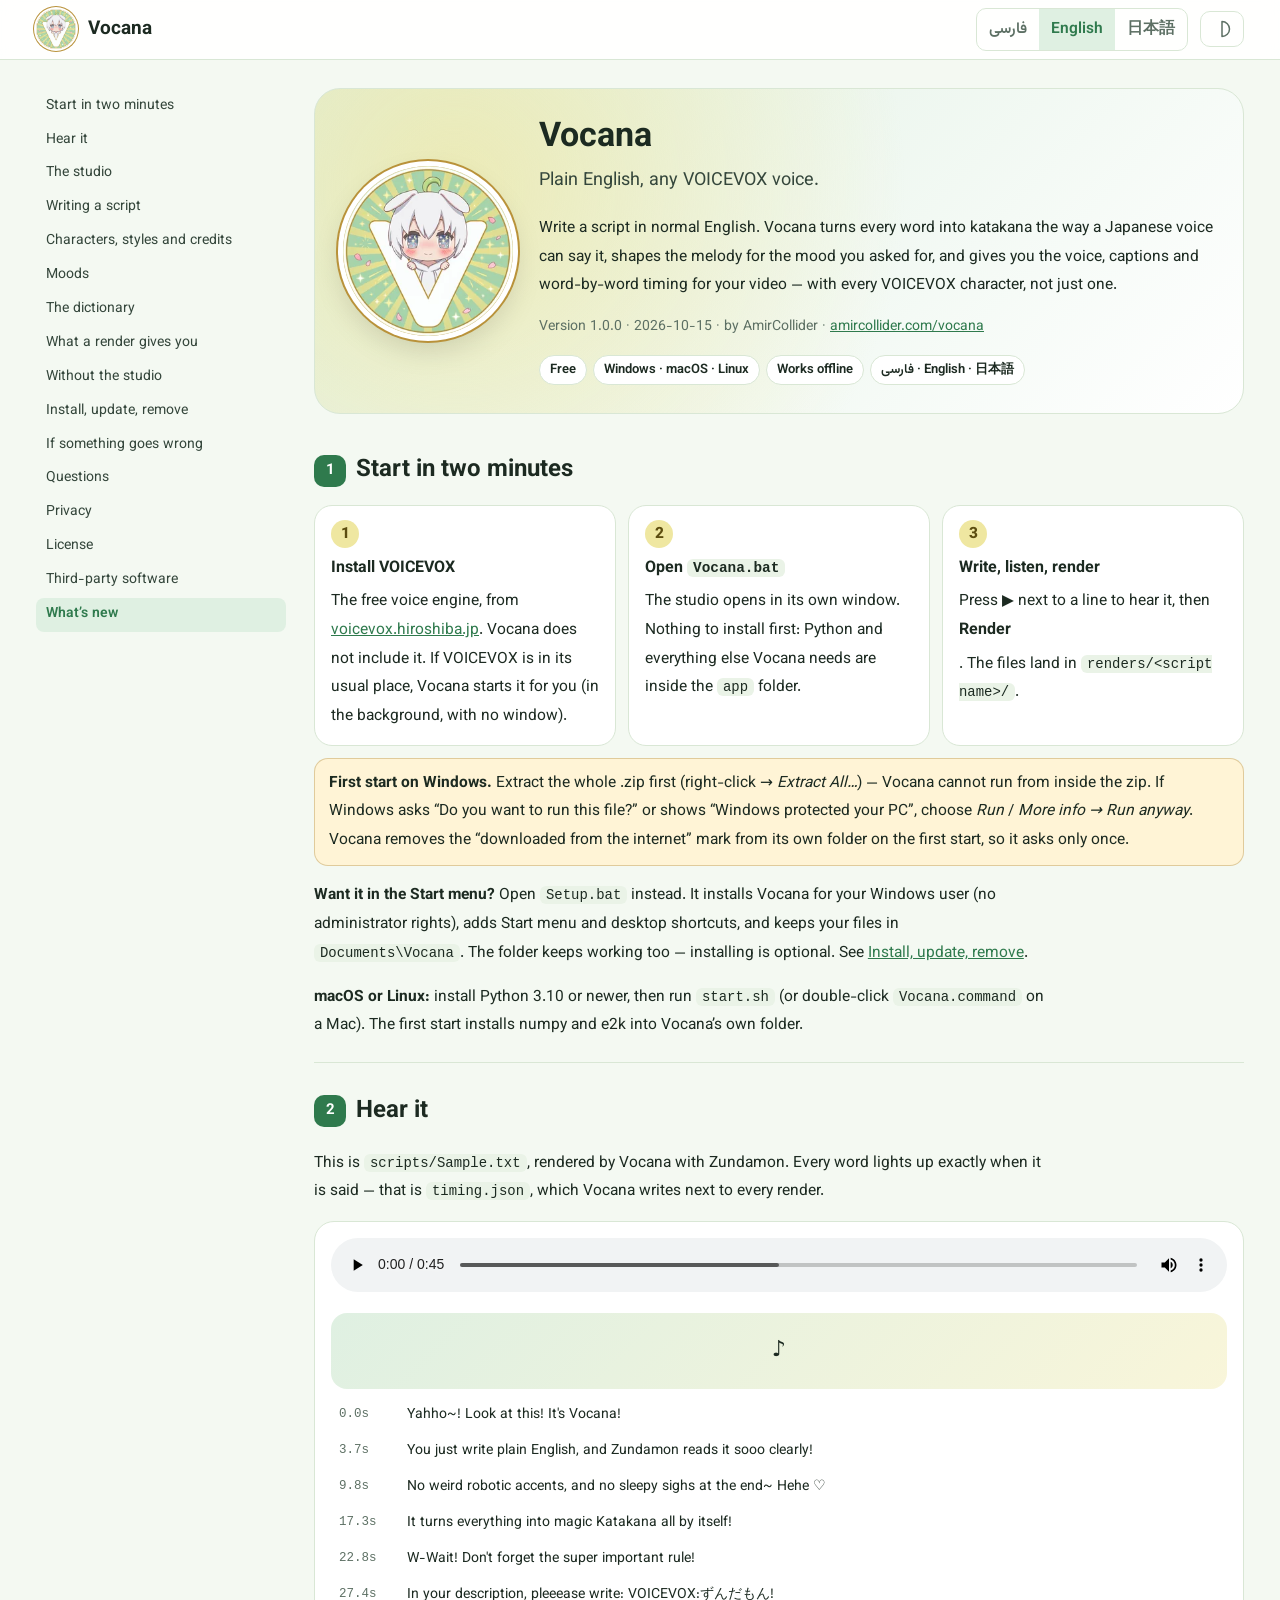
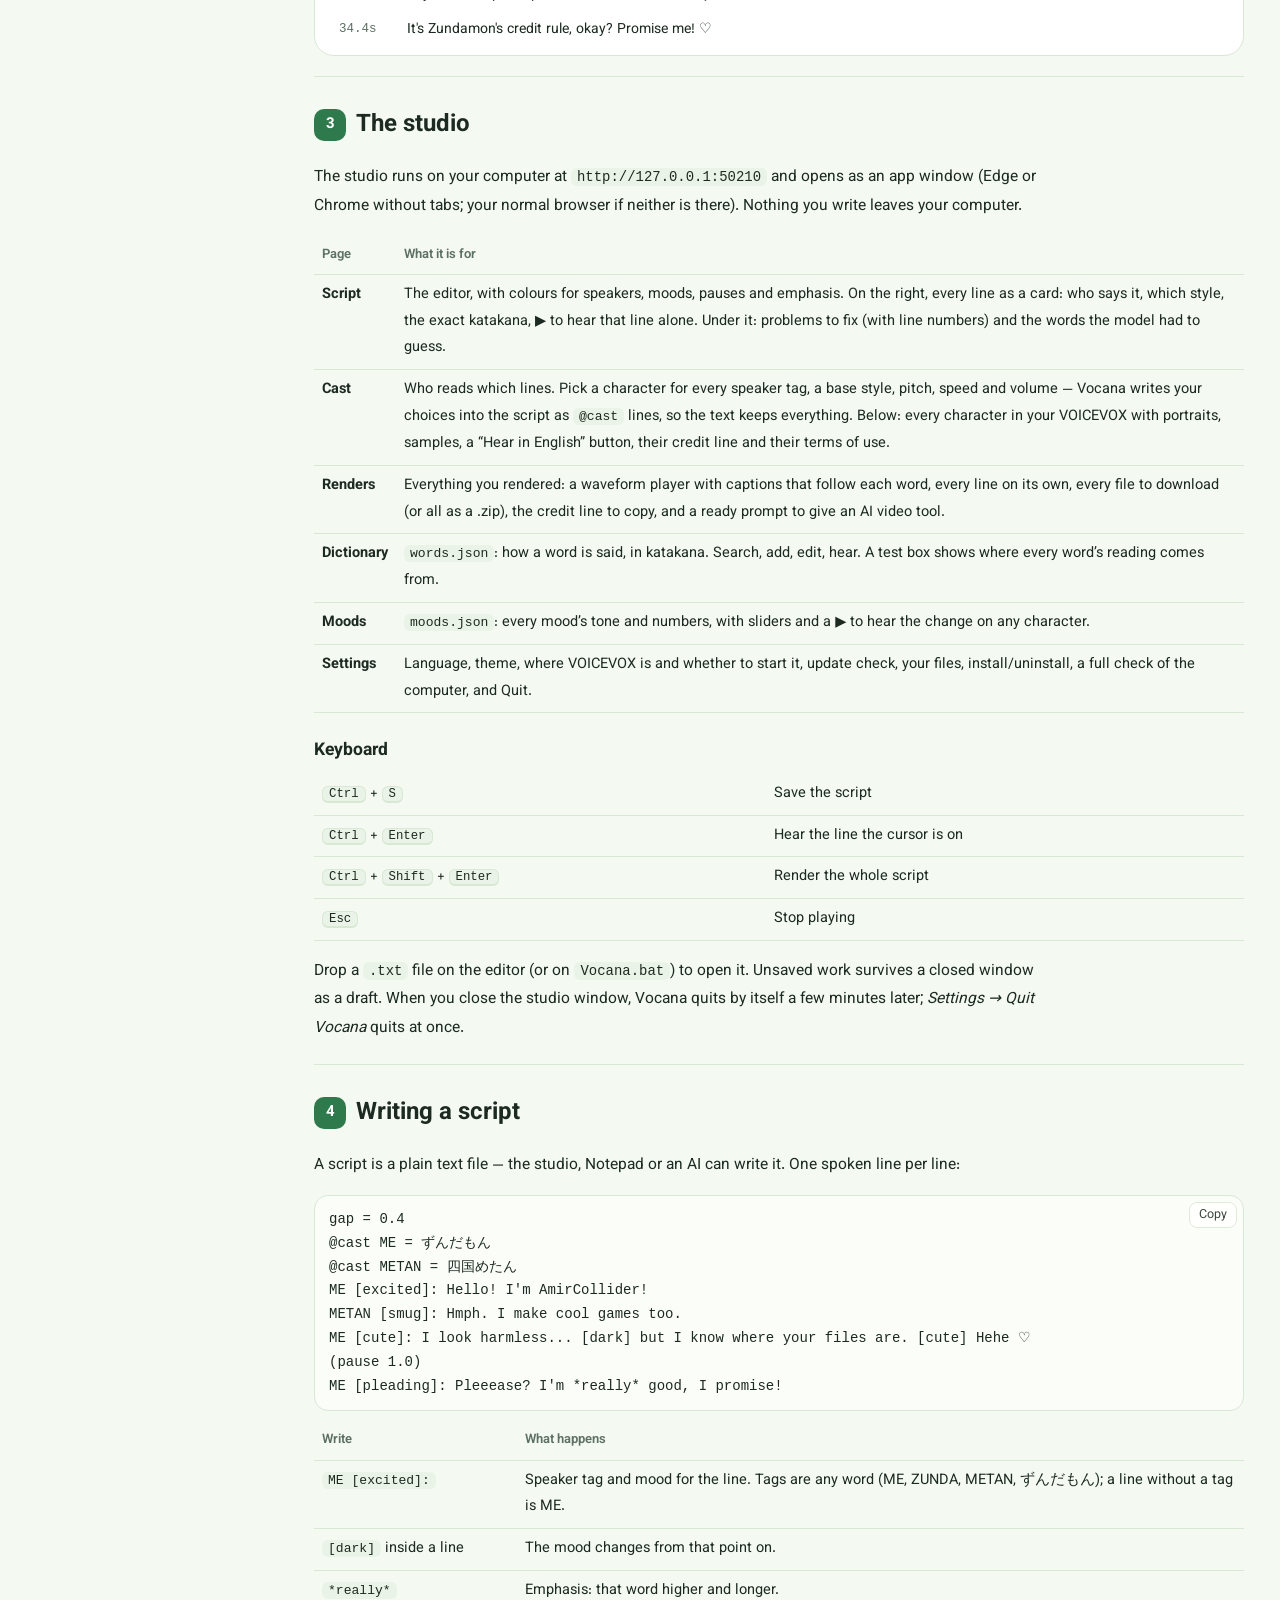
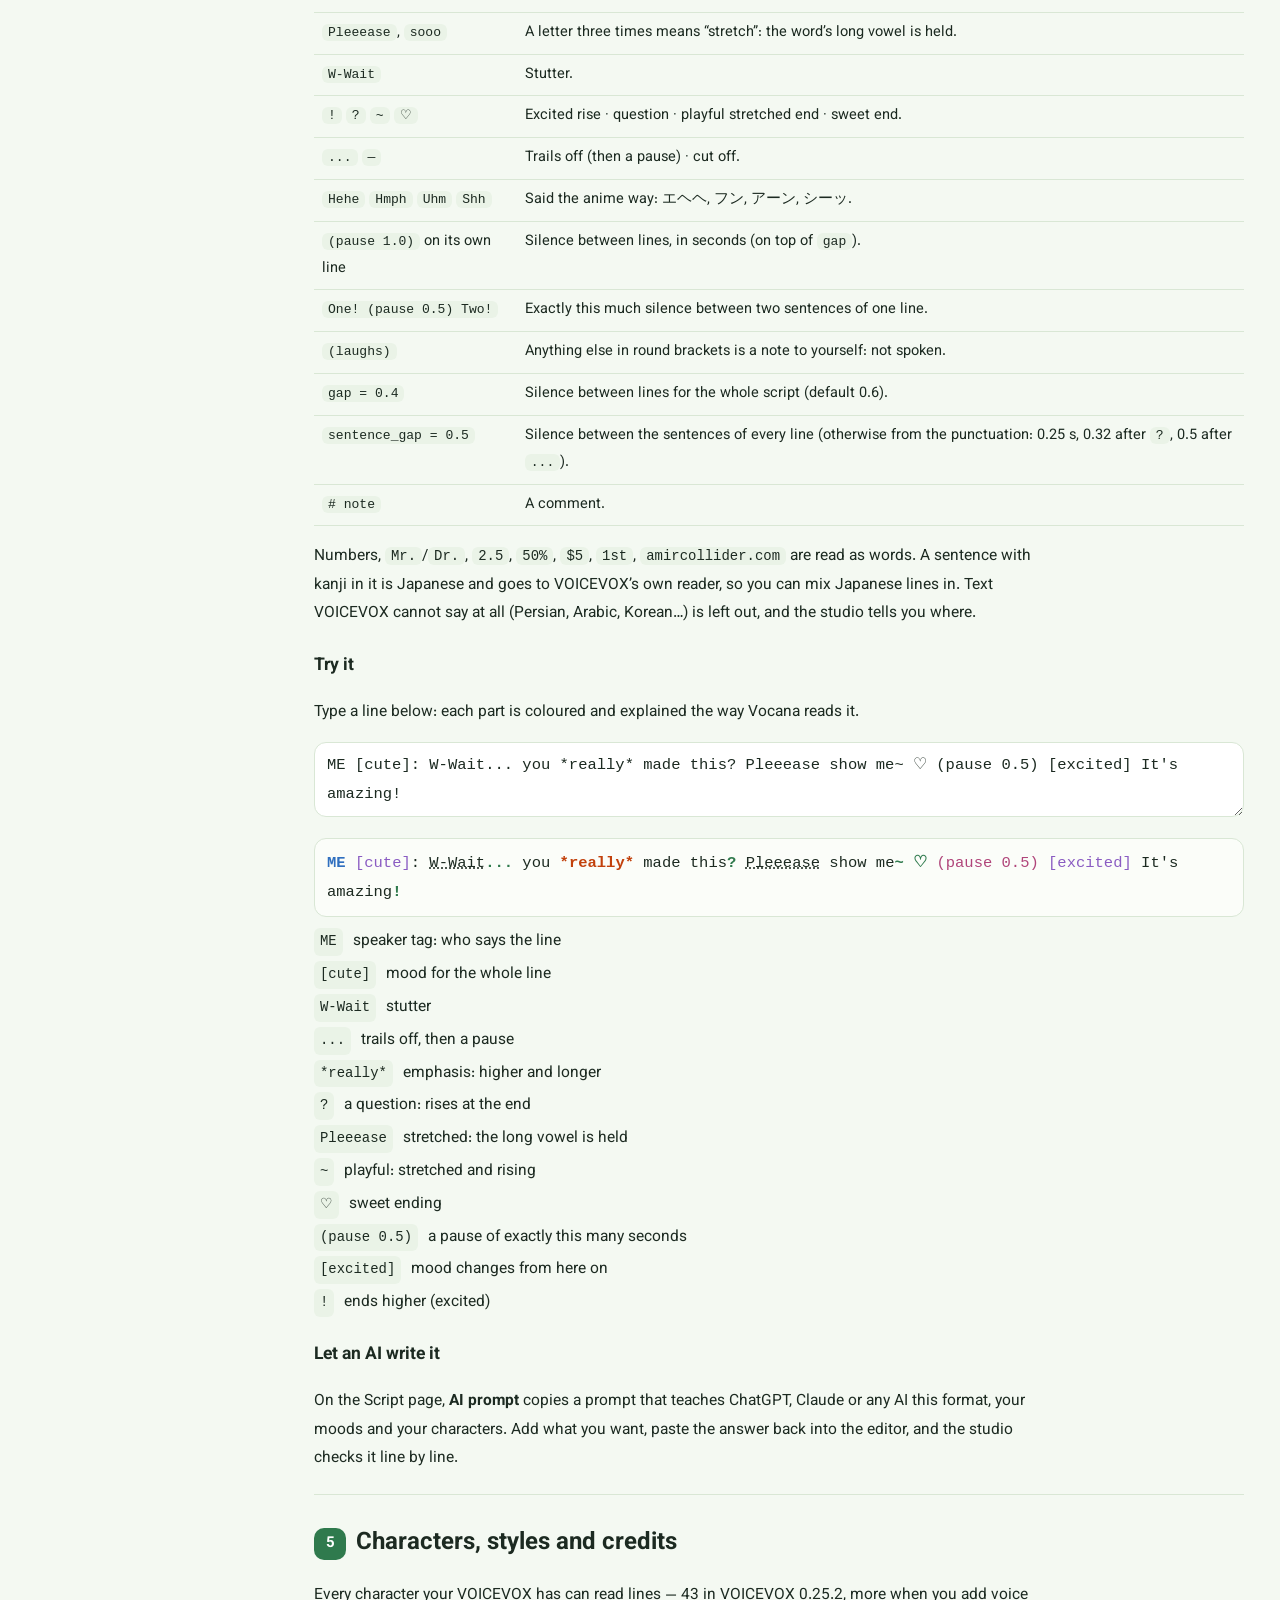
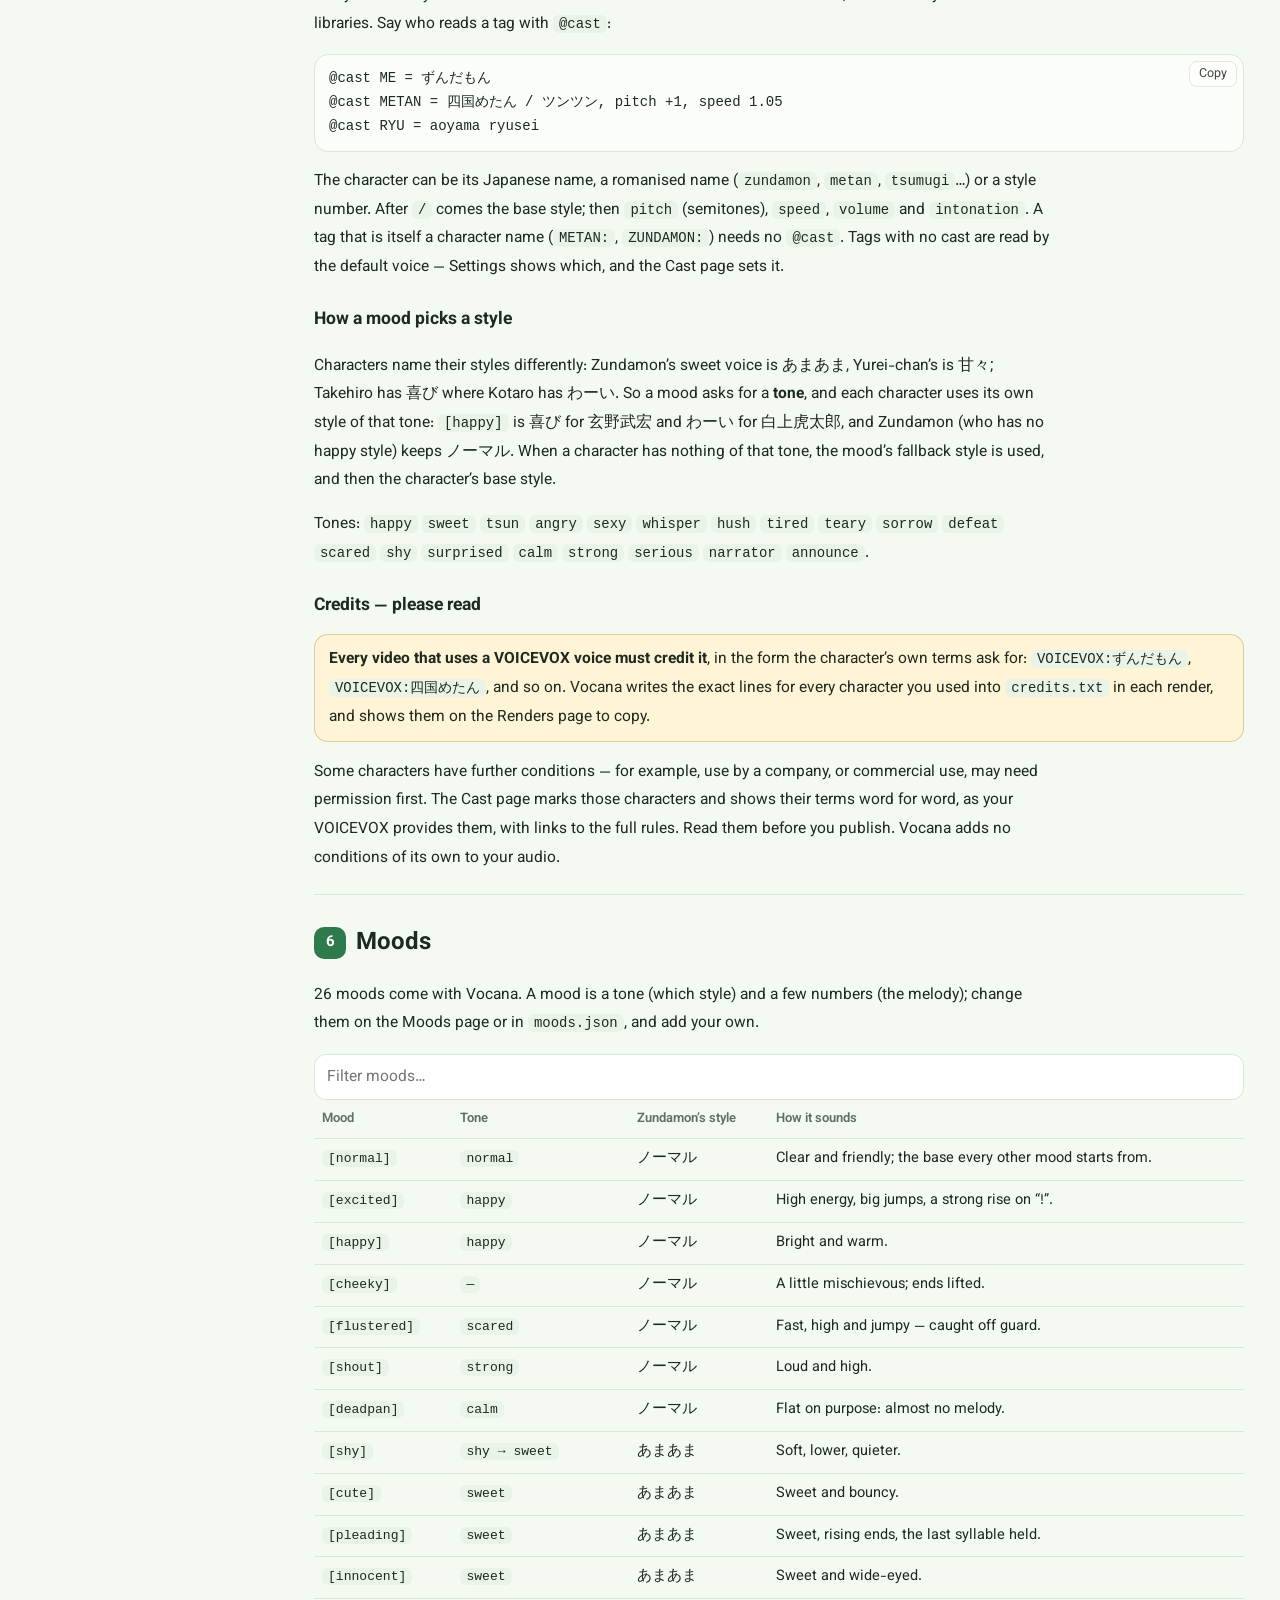
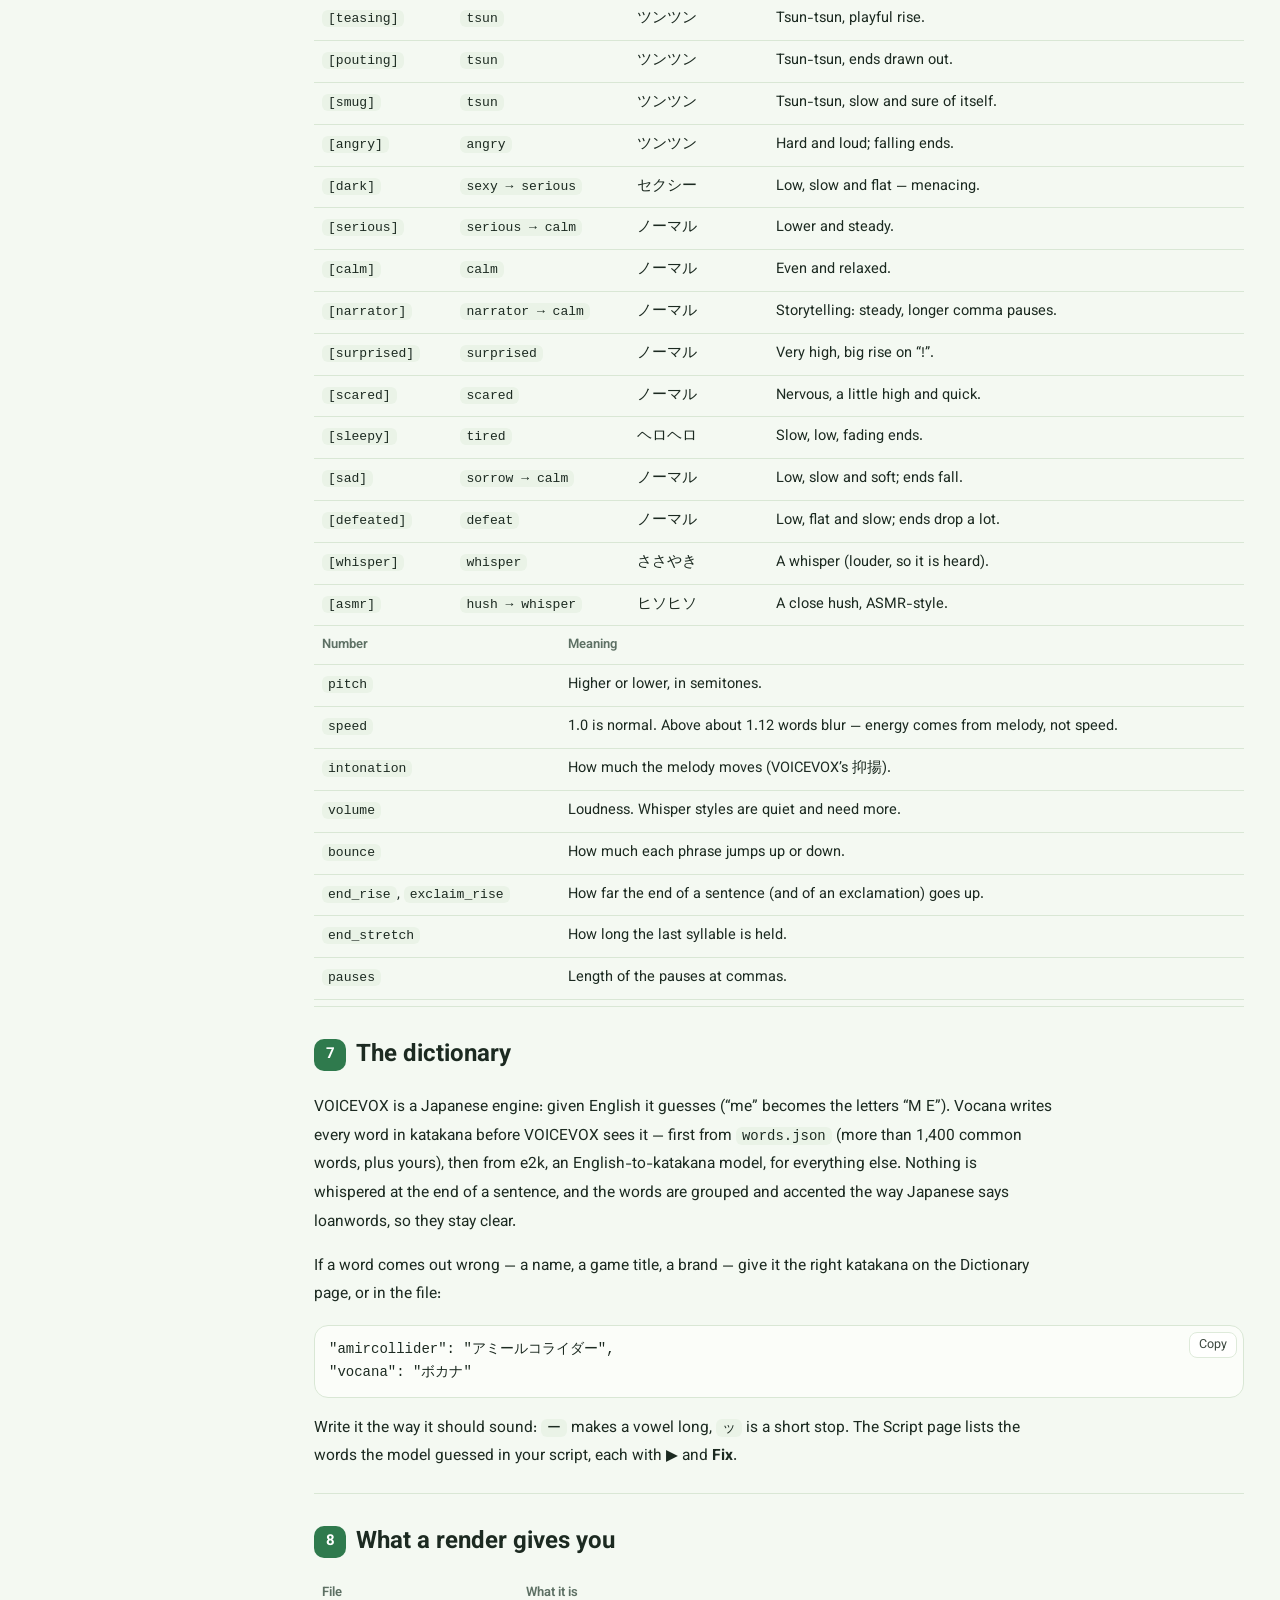
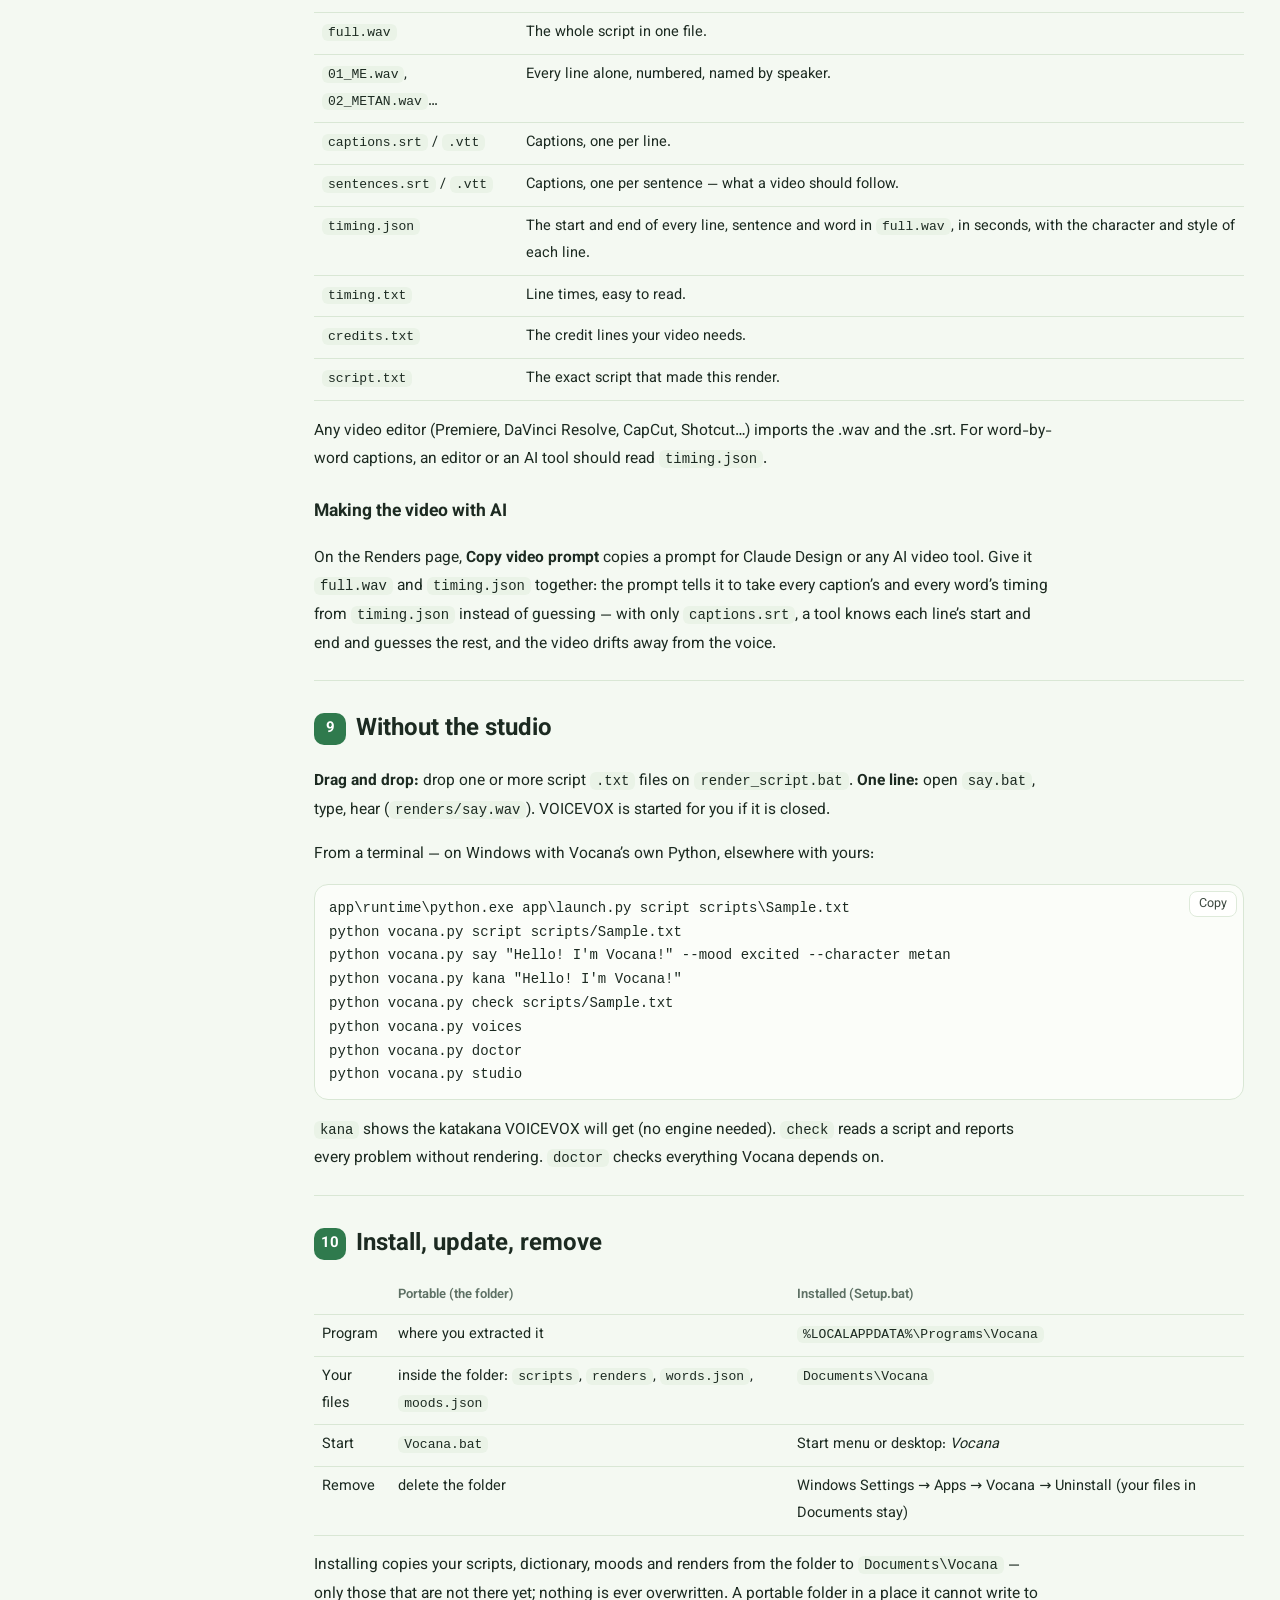
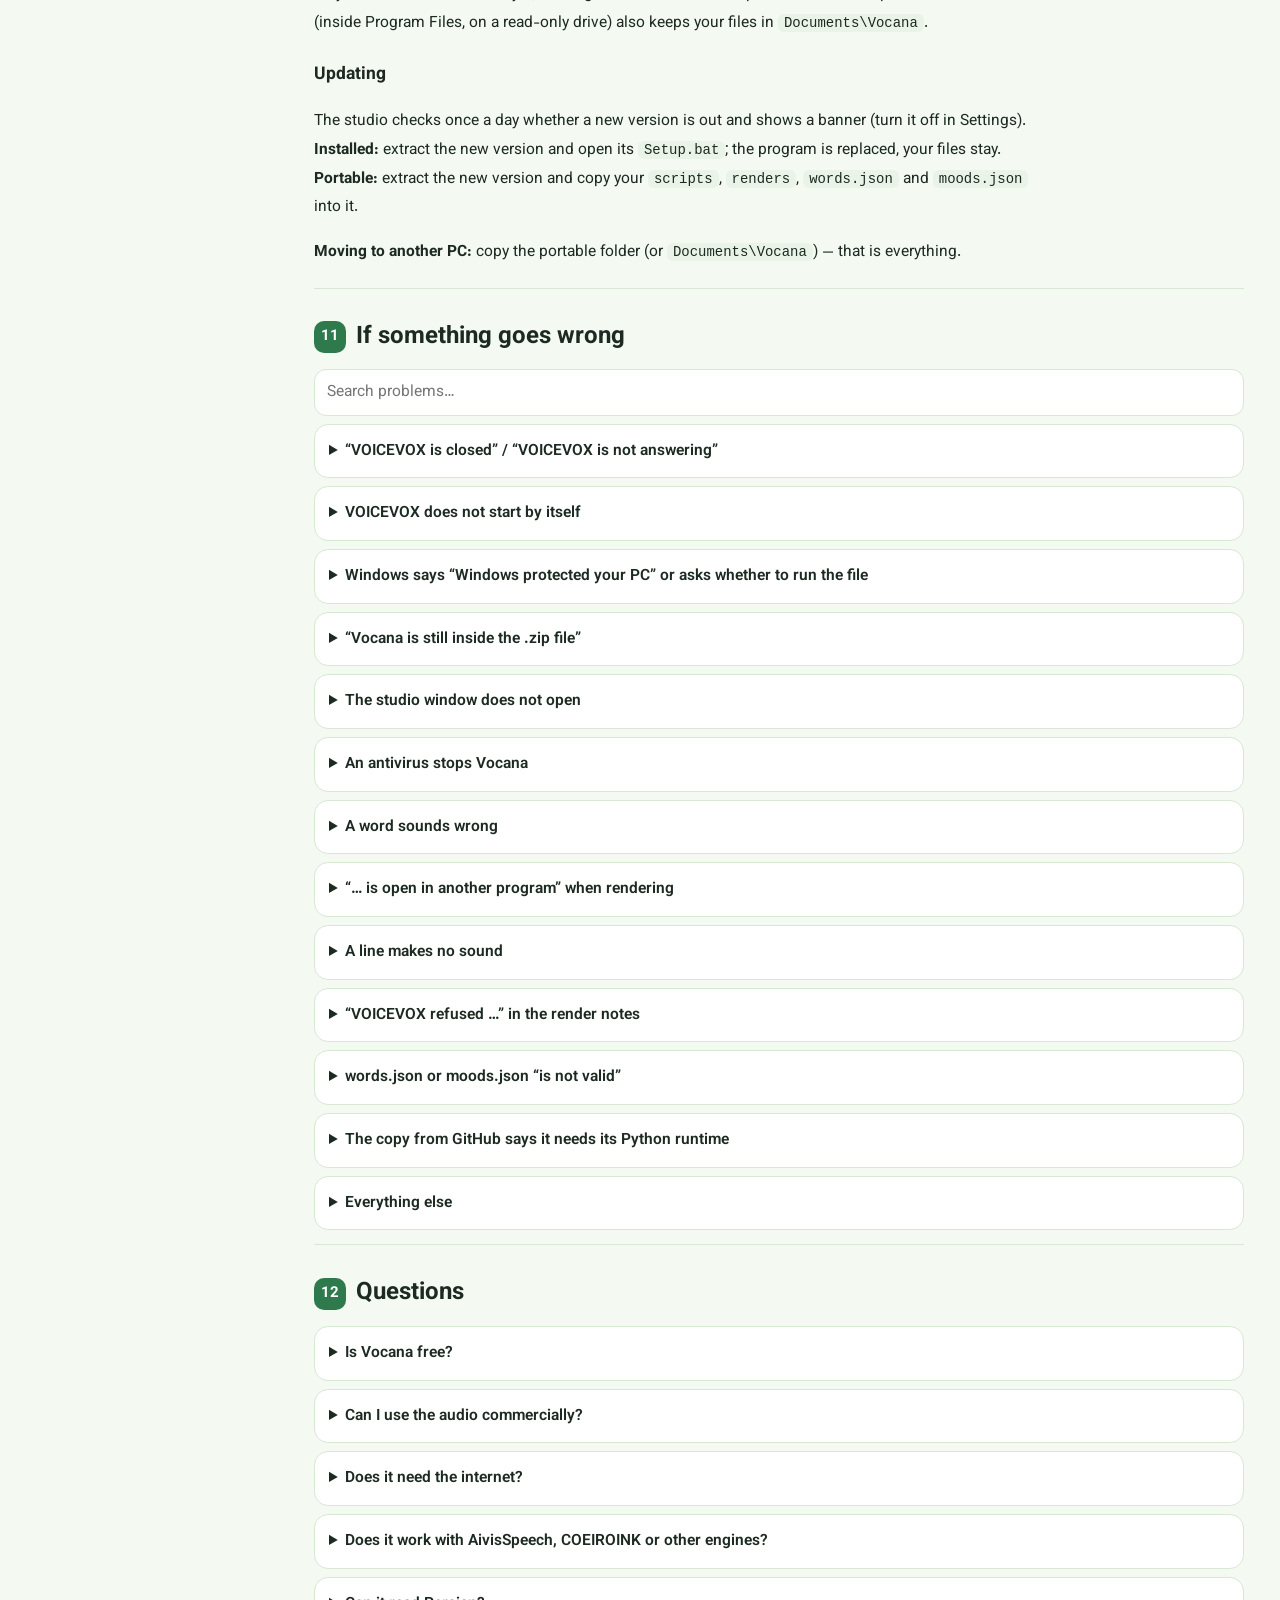
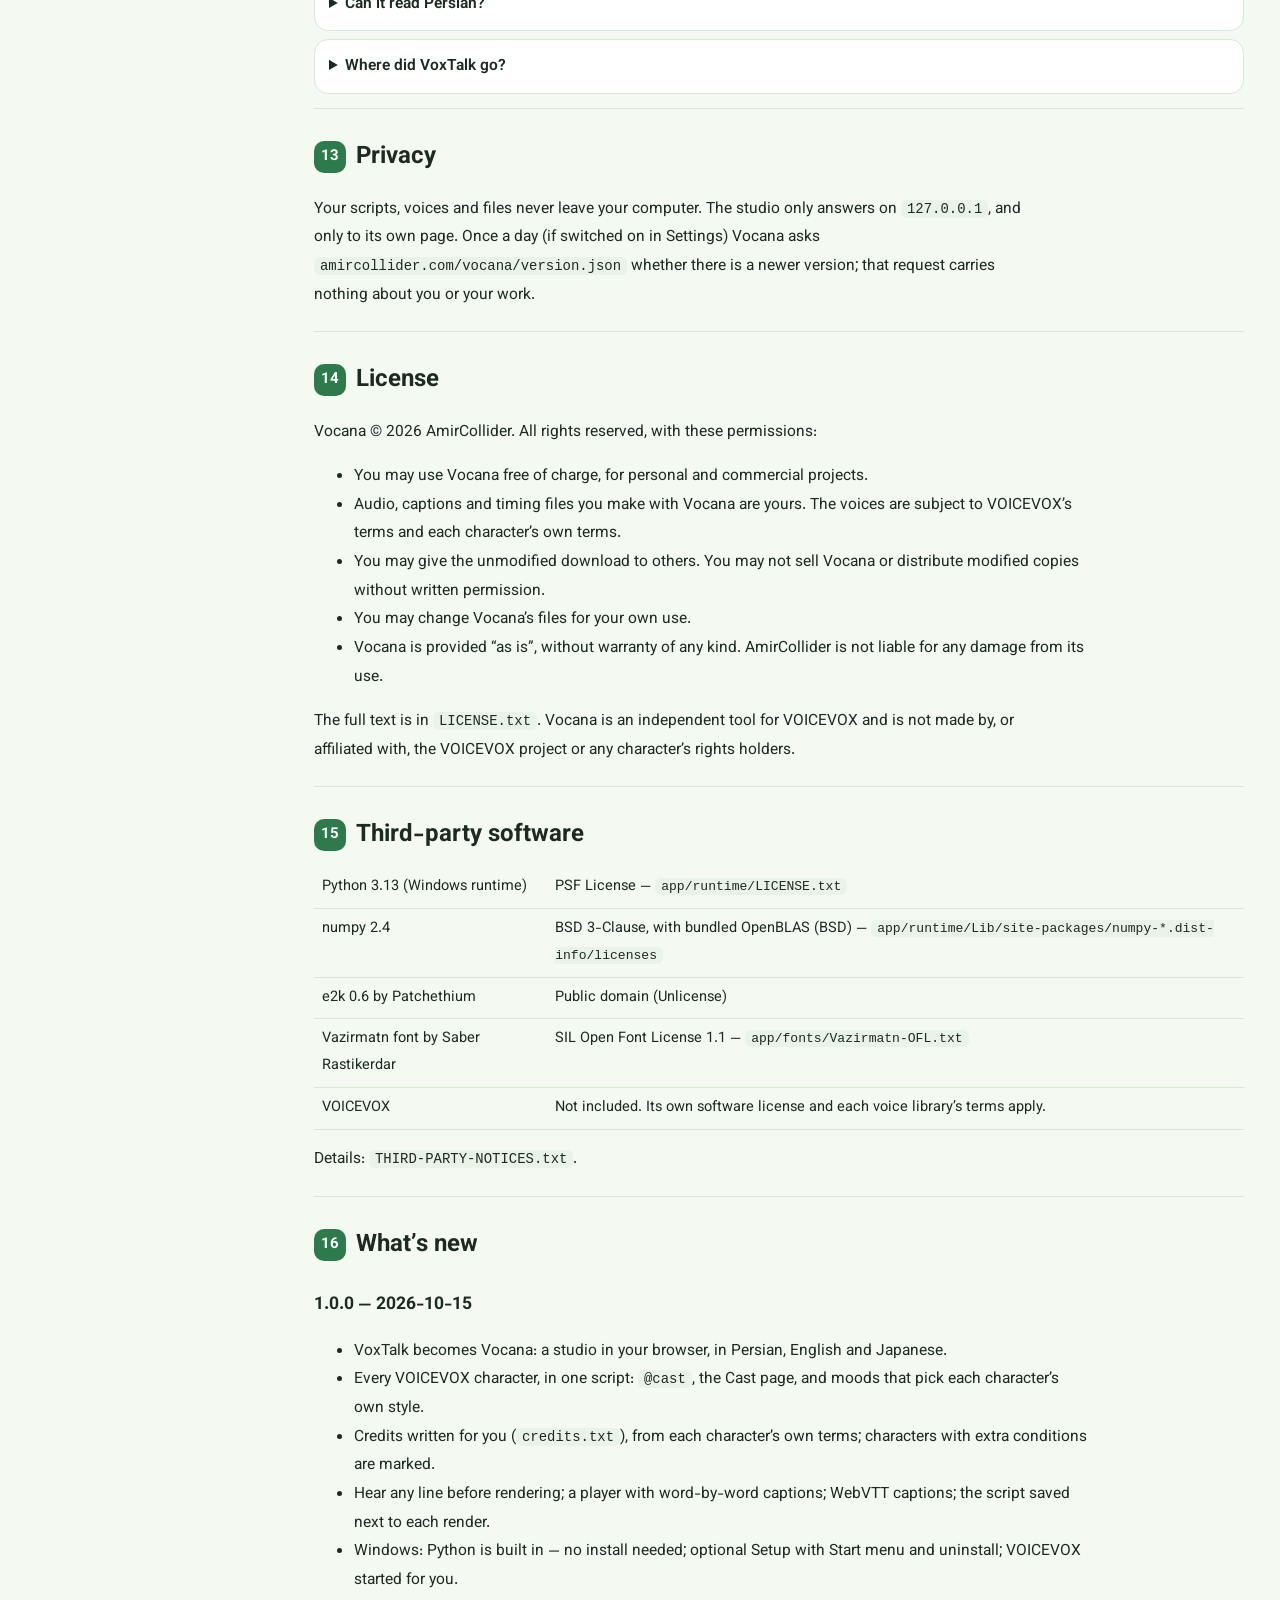
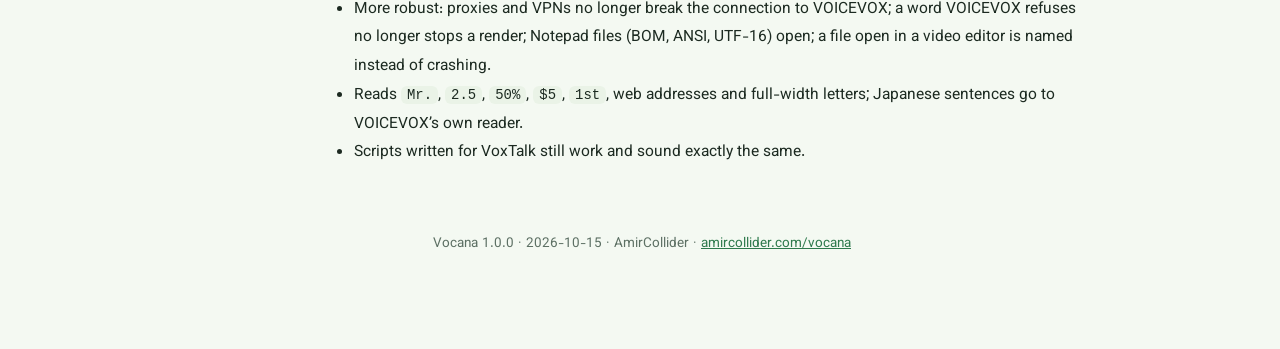
==== commit dce265ba: "Add files via upload" ====
--- a/Guide.html
+++ b/Guide.html
@@ -909,7 +909,7 @@
 (function () {
   'use strict';
   var SAMPLE = {"length": 45.133, "lines": [{"who": "ME", "character": "ずんだもん", "text": "Yahho~! Look at this! It's Vocana!", "start": 0.0, "end": 3.343, "sentences": [{"start": 0.0, "end": 0.728, "text": "Yahho~!", "words": [{"word": "Yahho", "start": 0.003, "end": 0.717}]}, {"start": 0.978, "end": 2.123, "text": "Look at this!", "words": [{"word": "Look", "start": 0.978, "end": 1.358}, {"word": "at", "start": 1.358, "end": 1.688}, {"word": "this", "start": 1.688, "end": 2.083}]}, {"start": 2.373, "end": 3.343, "text": "It's Vocana!", "words": [{"word": "It's", "start": 2.373, "end": 2.757}, {"word": "Vocana", "start": 2.757, "end": 3.323}]}]}, {"who": "ME", "character": "ずんだもん", "text": "You just write plain English, and Zundamon reads it sooo clearly!", "start": 3.743, "end": 9.35, "sentences": [{"start": 3.743, "end": 9.35, "text": "You just write plain English, and Zundamon reads it sooo clearly!", "words": [{"word": "You", "start": 3.743, "end": 4.005}, {"word": "just", "start": 4.005, "end": 4.432}, {"word": "write", "start": 4.432, "end": 4.784}, {"word": "plain", "start": 4.784, "end": 5.296}, {"word": "English", "start": 5.296, "end": 6.085}, {"word": "and", "start": 6.394, "end": 6.81}, {"word": "Zundamon", "start": 6.81, "end": 7.45}, {"word": "reads", "start": 7.45, "end": 7.813}, {"word": "it", "start": 7.813, "end": 8.133}, {"word": "sooo", "start": 8.133, "end": 8.624}, {"word": "clearly", "start": 8.624, "end": 9.349}]}]}, {"who": "ME", "character": "ずんだもん", "text": "No weird robotic accents, and no sleepy sighs at the end~ Hehe ♡", "start": 9.75, "end": 16.942, "sentences": [{"start": 9.75, "end": 15.859, "text": "No weird robotic accents, and no sleepy sighs at the end~", "words": [{"word": "No", "start": 9.75, "end": 10.041}, {"word": "weird", "start": 10.041, "end": 10.628}, {"word": "robotic", "start": 10.628, "end": 11.417}, {"word": "accents", "start": 11.417, "end": 12.26}, {"word": "and", "start": 12.548, "end": 13.06}, {"word": "no", "start": 13.06, "end": 13.337}, {"word": "sleepy", "start": 13.337, "end": 14.073}, {"word": "sighs", "start": 14.073, "end": 14.553}, {"word": "at", "start": 14.553, "end": 14.969}, {"word": "the", "start": 14.969, "end": 15.215}, {"word": "end", "start": 15.215, "end": 15.844}]}, {"start": 16.109, "end": 16.942, "text": "Hehe ♡", "words": [{"word": "Hehe", "start": 16.109, "end": 16.91}]}]}, {"who": "ME", "character": "ずんだもん", "text": "It turns everything into magic Katakana all by itself!", "start": 17.342, "end": 21.968, "sentences": [{"start": 17.342, "end": 21.968, "text": "It turns everything into magic Katakana all by itself!", "words": [{"word": "It", "start": 17.343, "end": 17.759}, {"word": "turns", "start": 17.759, "end": 18.271}, {"word": "everything", "start": 18.271, "end": 19.124}, {"word": "into", "start": 19.124, "end": 19.423}, {"word": "magic", "start": 19.423, "end": 19.924}, {"word": "Katakana", "start": 19.924, "end": 20.468}, {"word": "all", "start": 20.468, "end": 20.777}, {"word": "by", "start": 20.777, "end": 21.097}, {"word": "itself", "start": 21.097, "end": 21.951}]}]}, {"who": "ME", "character": "ずんだもん", "text": "W-Wait! Don't forget the super important rule!", "start": 22.768, "end": 27.025, "sentences": [{"start": 22.768, "end": 23.942, "text": "W-Wait!", "words": [{"word": "W-Wait", "start": 22.788, "end": 23.929}]}, {"start": 24.192, "end": 27.025, "text": "Don't forget the super important rule!", "words": [{"word": "Don't", "start": 24.192, "end": 24.585}, {"word": "forget", "start": 24.585, "end": 25.097}, {"word": "the", "start": 25.097, "end": 25.246}, {"word": "super", "start": 25.246, "end": 25.78}, {"word": "important", "start": 25.78, "end": 26.569}, {"word": "rule", "start": 26.569, "end": 27.006}]}]}, {"who": "ME", "character": "ずんだもん", "text": "In your description, pleeease write: VOICEVOX:ずんだもん!", "start": 27.425, "end": 33.973, "sentences": [{"start": 27.425, "end": 33.973, "text": "In your description, pleeease write: VOICEVOX:ずんだもん!", "words": [{"word": "In", "start": 27.425, "end": 27.549}, {"word": "your", "start": 27.549, "end": 27.859}, {"word": "description", "start": 27.859, "end": 29.064}, {"word": "pleeease", "start": 29.48, "end": 30.365}, {"word": "write", "start": 30.365, "end": 30.92}, {"word": "VOICEVOX", "start": 31.208, "end": 32.488}, {"word": "ずんだもん", "start": 32.936, "end": 33.973}]}]}, {"who": "ME", "character": "ずんだもん", "text": "It's Zundamon's credit rule, okay? Promise me! ♡", "start": 34.373, "end": 40.071, "sentences": [{"start": 34.373, "end": 38.581, "text": "It's Zundamon's credit rule, okay?", "words": [{"word": "It's", "start": 34.373, "end": 34.839}, {"word": "Zundamon's", "start": 34.839, "end": 35.746}, {"word": "credit", "start": 35.746, "end": 36.556}, {"word": "rule", "start": 36.556, "end": 37.1}, {"word": "okay", "start": 37.452, "end": 38.562}]}, {"start": 38.901, "end": 40.071, "text": "Promise me!♡", "words": [{"word": "Promise", "start": 38.901, "end": 39.583}, {"word": "me", "start": 39.583, "end": 40.063}]}]}, {"who": "ME", "character": "ずんだもん", "text": "Now drag your file and let's make something amazing!", "start": 40.471, "end": 44.833, "sentences": [{"start": 40.471, "end": 44.833, "text": "Now drag your file and let's make something amazing!", "words": [{"word": "Now", "start": 40.472, "end": 40.739}, {"word": "drag", "start": 40.739, "end": 41.315}, {"word": "your", "start": 41.315, "end": 41.581}, {"word": "file", "start": 41.581, "end": 41.976}, {"word": "and", "start": 41.976, "end": 42.328}, {"word": "let's", "start": 42.328, "end": 42.712}, {"word": "make", "start": 42.712, "end": 43.085}, {"word": "something", "start": 43.085, "end": 43.864}, {"word": "amazing", "start": 43.864, "end": 44.833}]}]}]};
-  var MOODS = {"normal": {"style": "ノーマル", "tone": "normal", "speed": 1.04, "intonation": 1.35, "pitch": 0.5, "volume": 1.15, "bounce": 0.8, "end_rise": 0.5, "exclaim_rise": 2.0, "end_stretch": 1.0, "pauses": 0.8}, "excited": {"style": "ノーマル", "tone": "happy", "speed": 1.08, "intonation": 1.6, "pitch": 2.0, "volume": 1.3, "bounce": 1.3, "exclaim_rise": 3.0}, "happy": {"style": "ノーマル", "tone": "happy", "speed": 1.05, "intonation": 1.45, "pitch": 1.0, "volume": 1.2, "bounce": 1.0, "end_rise": 1.0}, "cheeky": {"style": "ノーマル", "speed": 1.03, "intonation": 1.45, "pitch": 0.5, "volume": 1.15, "end_rise": 1.5}, "flustered": {"style": "ノーマル", "tone": "scared", "speed": 1.1, "intonation": 1.6, "pitch": 2.0, "volume": 1.25, "bounce": 1.4}, "shout": {"style": "ノーマル", "tone": "strong", "speed": 1.05, "intonation": 1.5, "pitch": 3.0, "volume": 1.5, "exclaim_rise": 2.5}, "deadpan": {"style": "ノーマル", "tone": "calm", "speed": 0.95, "intonation": 0.5, "pitch": -1.0, "volume": 1.0, "bounce": 0.2, "end_rise": 0.0, "exclaim_rise": 0.0}, "shy": {"style": "あまあま", "tone": ["shy", "sweet"], "speed": 0.95, "intonation": 1.1, "pitch": -0.5, "volume": 0.85, "bounce": 0.5, "end_rise": 1.0}, "cute": {"style": "あまあま", "tone": "sweet", "speed": 1.0, "intonation": 1.45, "pitch": 1.5, "volume": 1.1, "bounce": 1.0, "end_rise": 1.5}, "pleading": {"style": "あまあま", "tone": "sweet", "speed": 0.95, "intonation": 1.5, "pitch": 1.5, "volume": 1.05, "end_rise": 2.5, "end_stretch": 1.3}, "innocent": {"style": "あまあま", "tone": "sweet", "speed": 0.97, "intonation": 1.4, "pitch": 1.5, "volume": 1.0, "end_rise": 2.0}, "teasing": {"style": "ツンツン", "tone": "tsun", "speed": 1.02, "intonation": 1.5, "pitch": 0.5, "volume": 1.1, "bounce": 1.1, "end_rise": 2.0}, "pouting": {"style": "ツンツン", "tone": "tsun", "speed": 0.98, "intonation": 1.5, "pitch": 1.0, "volume": 1.15, "end_stretch": 1.4}, "smug": {"style": "ツンツン", "tone": "tsun", "speed": 0.97, "intonation": 1.4, "pitch": 0.0, "volume": 1.1, "end_stretch": 1.3}, "angry": {"style": "ツンツン", "tone": "angry", "speed": 1.02, "intonation": 1.5, "pitch": 0.5, "volume": 1.3, "bounce": 0.9, "end_rise": -0.5, "exclaim_rise": 1.0}, "dark": {"style": "セクシー", "tone": ["sexy", "serious"], "speed": 0.88, "intonation": 0.6, "pitch": -4.0, "volume": 0.95, "bounce": 0.2, "end_rise": -2.0, "exclaim_rise": 0.0}, "serious": {"style": "ノーマル", "tone": ["serious", "calm"], "speed": 0.96, "intonation": 0.9, "pitch": -1.0, "volume": 1.05, "bounce": 0.3, "end_rise": -0.5, "exclaim_rise": 0.5}, "calm": {"style": "ノーマル", "tone": "calm", "speed": 0.97, "intonation": 1.0, "pitch": 0.0, "volume": 1.0, "bounce": 0.4, "end_rise": 0.0, "exclaim_rise": 0.5}, "narrator": {"style": "ノーマル", "tone": ["narrator", "calm"], "speed": 0.98, "intonation": 1.1, "pitch": 0.0, "volume": 1.05, "bounce": 0.5, "end_rise": 0.0, "exclaim_rise": 1.0, "pauses": 1.0}, "surprised": {"style": "ノーマル", "tone": "surprised", "speed": 1.05, "intonation": 1.6, "pitch": 2.5, "volume": 1.25, "bounce": 1.2, "exclaim_rise": 3.0}, "scared": {"style": "なみだめ", "tone": "scared", "speed": 1.06, "intonation": 1.3, "pitch": 1.5, "volume": 0.95, "bounce": 1.2, "end_rise": 0.5}, "sleepy": {"style": "ヘロヘロ", "tone": "tired", "speed": 0.85, "intonation": 0.8, "pitch": -1.5, "volume": 0.85, "bounce": 0.3, "end_rise": -1.5, "end_stretch": 1.5}, "sad": {"style": "ノーマル", "tone": ["sorrow", "calm"], "speed": 0.9, "intonation": 0.9, "pitch": -1.0, "volume": 0.92, "bounce": 0.4, "end_rise": -1.5, "end_stretch": 1.1}, "defeated": {"style": "ノーマル", "tone": ["defeat"], "speed": 0.88, "intonation": 0.75, "pitch": -1.5, "volume": 0.9, "bounce": 0.3, "end_rise": -2.0, "end_stretch": 1.1}, "whisper": {"style": "ささやき", "tone": "whisper", "speed": 0.92, "intonation": 1.0, "volume": 1.6}, "asmr": {"style": "ヒソヒソ", "tone": ["hush", "whisper"], "speed": 0.9, "intonation": 1.0, "volume": 1.5}};
+  var MOODS = {"normal": {"style": "ノーマル", "tone": "normal", "speed": 1.04, "intonation": 1.35, "pitch": 0.5, "volume": 1.15, "bounce": 0.8, "end_rise": 0.5, "exclaim_rise": 2.0, "end_stretch": 1.0, "pauses": 0.8}, "excited": {"style": "ノーマル", "tone": "happy", "speed": 1.08, "intonation": 1.6, "pitch": 2.0, "volume": 1.3, "bounce": 1.3, "exclaim_rise": 3.0}, "happy": {"style": "ノーマル", "tone": "happy", "speed": 1.05, "intonation": 1.45, "pitch": 1.0, "volume": 1.2, "bounce": 1.0, "end_rise": 1.0}, "cheeky": {"style": "ノーマル", "speed": 1.03, "intonation": 1.45, "pitch": 0.5, "volume": 1.15, "end_rise": 1.5}, "flustered": {"style": "ノーマル", "tone": "scared", "speed": 1.1, "intonation": 1.6, "pitch": 2.0, "volume": 1.25, "bounce": 1.4}, "shout": {"style": "ノーマル", "tone": "strong", "speed": 1.05, "intonation": 1.5, "pitch": 3.0, "volume": 1.5, "exclaim_rise": 2.5}, "deadpan": {"style": "ノーマル", "tone": "calm", "speed": 0.95, "intonation": 0.5, "pitch": -1.0, "volume": 1.0, "bounce": 0.2, "end_rise": 0.0, "exclaim_rise": 0.0}, "shy": {"style": "あまあま", "tone": ["shy", "sweet"], "speed": 0.95, "intonation": 1.1, "pitch": -0.5, "volume": 0.85, "bounce": 0.5, "end_rise": 1.0}, "cute": {"style": "あまあま", "tone": "sweet", "speed": 1.0, "intonation": 1.45, "pitch": 1.5, "volume": 1.1, "bounce": 1.0, "end_rise": 1.5}, "pleading": {"style": "あまあま", "tone": "sweet", "speed": 0.95, "intonation": 1.5, "pitch": 1.5, "volume": 1.05, "end_rise": 2.5, "end_stretch": 1.3}, "innocent": {"style": "あまあま", "tone": "sweet", "speed": 0.97, "intonation": 1.4, "pitch": 1.5, "volume": 1.0, "end_rise": 2.0}, "teasing": {"style": "ツンツン", "tone": "tsun", "speed": 1.02, "intonation": 1.5, "pitch": 0.5, "volume": 1.1, "bounce": 1.1, "end_rise": 2.0}, "pouting": {"style": "ツンツン", "tone": "tsun", "speed": 0.98, "intonation": 1.5, "pitch": 1.0, "volume": 1.15, "end_stretch": 1.4}, "smug": {"style": "ツンツン", "tone": "tsun", "speed": 0.97, "intonation": 1.4, "pitch": 0.0, "volume": 1.1, "end_stretch": 1.3}, "angry": {"style": "ツンツン", "tone": "angry", "speed": 1.02, "intonation": 1.5, "pitch": 0.5, "volume": 1.3, "bounce": 0.9, "end_rise": -0.5, "exclaim_rise": 1.0}, "dark": {"style": "セクシー", "tone": ["sexy", "serious"], "speed": 0.88, "intonation": 0.6, "pitch": -4.0, "volume": 0.95, "bounce": 0.2, "end_rise": -2.0, "exclaim_rise": 0.0}, "serious": {"style": "ノーマル", "tone": ["serious", "calm"], "speed": 0.96, "intonation": 0.9, "pitch": -1.0, "volume": 1.05, "bounce": 0.3, "end_rise": -0.5, "exclaim_rise": 0.5}, "calm": {"style": "ノーマル", "tone": "calm", "speed": 0.97, "intonation": 1.0, "pitch": 0.0, "volume": 1.0, "bounce": 0.4, "end_rise": 0.0, "exclaim_rise": 0.5}, "narrator": {"style": "ノーマル", "tone": ["narrator", "calm"], "speed": 0.98, "intonation": 1.1, "pitch": 0.0, "volume": 1.05, "bounce": 0.5, "end_rise": 0.0, "exclaim_rise": 1.0, "pauses": 1.0}, "surprised": {"style": "ノーマル", "tone": "surprised", "speed": 1.05, "intonation": 1.6, "pitch": 2.5, "volume": 1.25, "bounce": 1.2, "exclaim_rise": 3.0}, "scared": {"style": "ノーマル", "tone": "scared", "speed": 1.04, "intonation": 1.15, "pitch": 0.5, "volume": 0.9, "bounce": 0.6, "end_rise": 0.5}, "sleepy": {"style": "ヘロヘロ", "tone": "tired", "speed": 0.85, "intonation": 0.8, "pitch": -1.5, "volume": 0.85, "bounce": 0.3, "end_rise": -1.5, "end_stretch": 1.5}, "sad": {"style": "ノーマル", "tone": ["sorrow", "calm"], "speed": 0.9, "intonation": 0.9, "pitch": -1.0, "volume": 0.92, "bounce": 0.4, "end_rise": -1.5, "end_stretch": 1.1}, "defeated": {"style": "ノーマル", "tone": ["defeat"], "speed": 0.88, "intonation": 0.75, "pitch": -1.5, "volume": 0.9, "bounce": 0.3, "end_rise": -2.0, "end_stretch": 1.1}, "whisper": {"style": "ささやき", "tone": "whisper", "speed": 0.92, "intonation": 1.0, "volume": 1.6}, "asmr": {"style": "ヒソヒソ", "tone": ["hush", "whisper"], "speed": 0.9, "intonation": 1.0, "volume": 1.5}};
   var W = {
     en: { copy: 'Copy', copied: 'Copied', lines: 'Lines', filter: 'Filter moods…', mood: 'Mood', tone: 'Tone', zstyle: 'Zundamon’s style', feel: 'How it sounds',
       noaudio: 'The sample sound is in renders/Sample/full.wav next to this guide. If it does not play here, open that file directly.',
@@ -957,7 +957,7 @@
     calm: ['Even and relaxed.', 'یکنواخت و آسوده.', '穏やかに、リラックスして。'],
     narrator: ['Storytelling: steady, longer comma pauses.', 'راوی: پیوسته، با مکث بلندتر سر ویرگول.', '読み聞かせ。安定して、読点の間を長めに。'],
     surprised: ['Very high, big rise on “!”.', 'خیلی زیر، اوج زیاد روی «!».', 'とても高く、「!」で大きく上がる。'],
-    scared: ['Trembling and high.', 'لرزان و زیر.', '震えるように、高めに。'],
+    scared: ['Nervous, a little high and quick.', 'مضطرب، کمی زیر و تند.', 'びくびくと、少し高めに速く。'],
     sleepy: ['Slow, low, fading ends.', 'آرام، بم، آخر جمله محو.', 'ゆっくり、低く、語尾が消えていく。'],
     sad: ['Low, slow and soft; ends fall.', 'آرام، پایین و نرم؛ آخر جمله پایین می‌افتد.', '低く、ゆっくり、やわらかく。語尾を下げて。'],
     defeated: ['Low, flat and slow; ends drop a lot.', 'پایین، صاف و آرام؛ آخر جمله خیلی پایین.', '低く平らに、ゆっくり。語尾を大きく下げて。'],
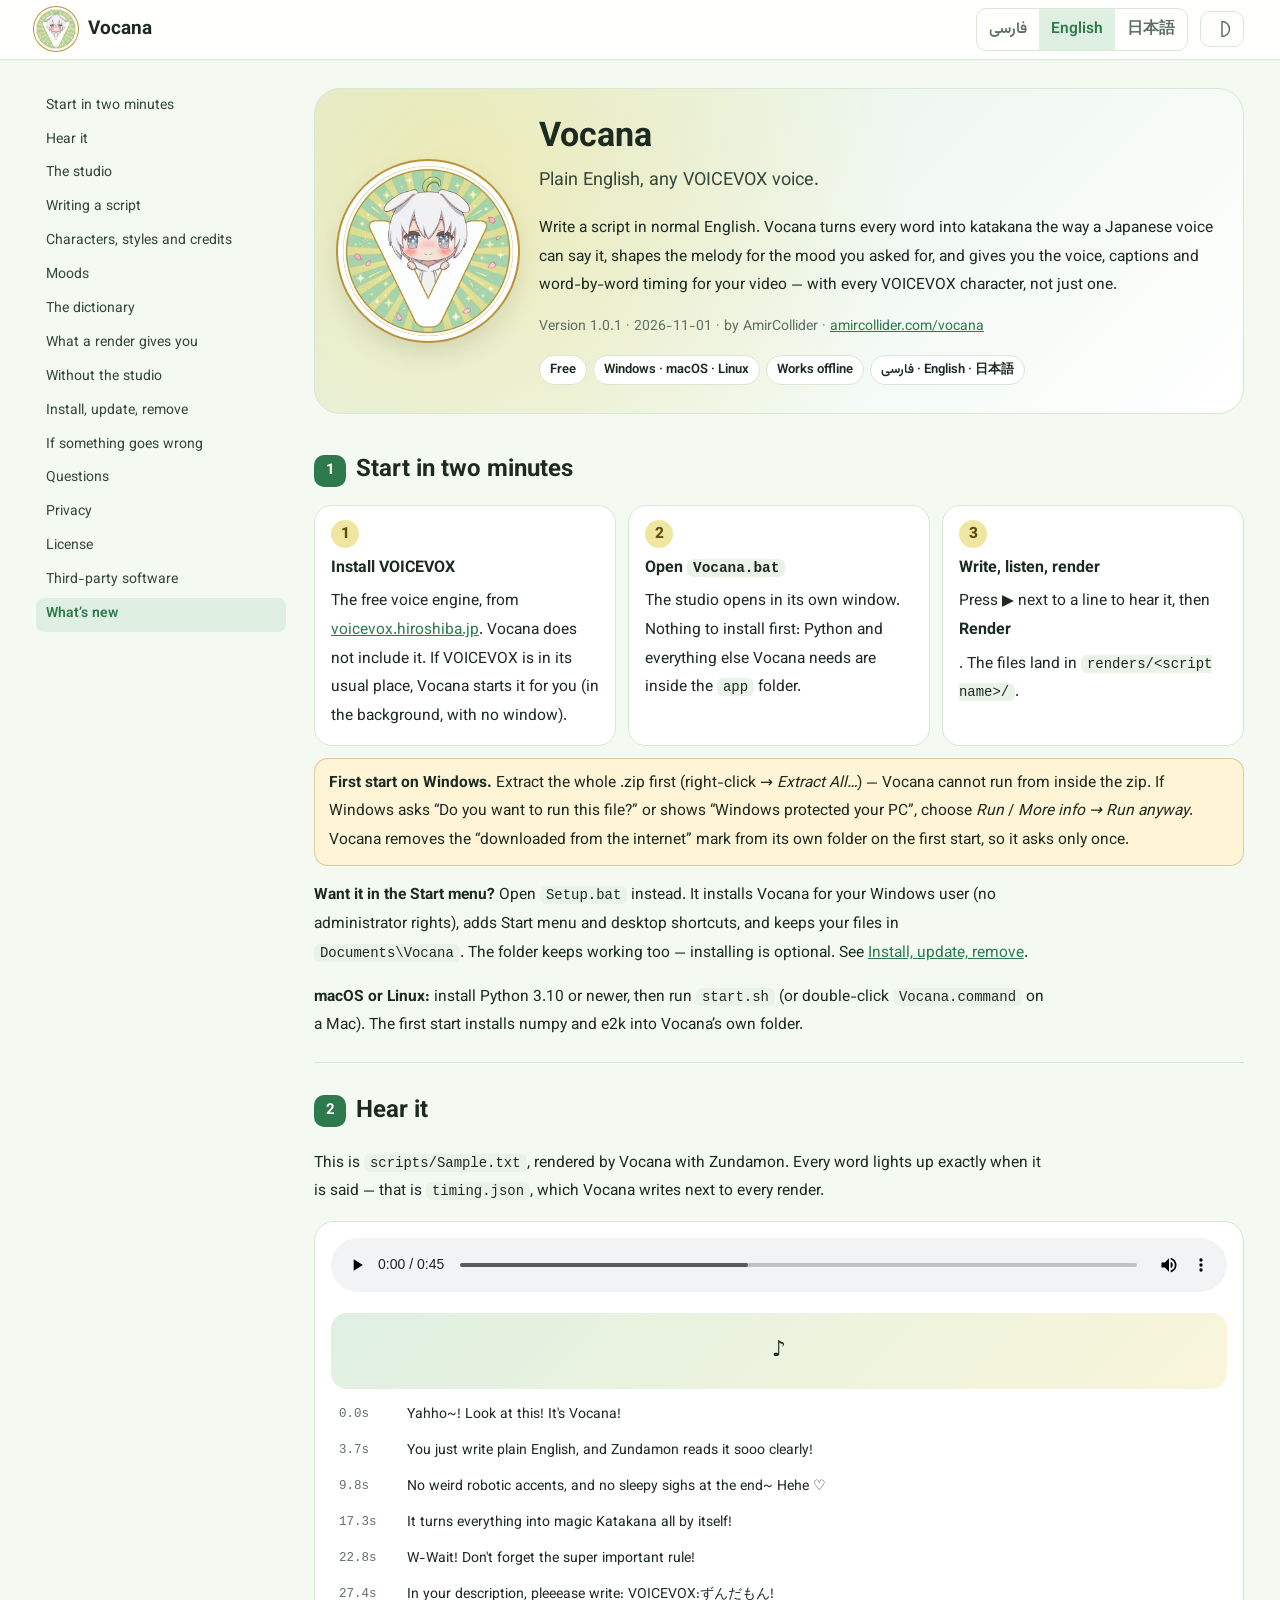
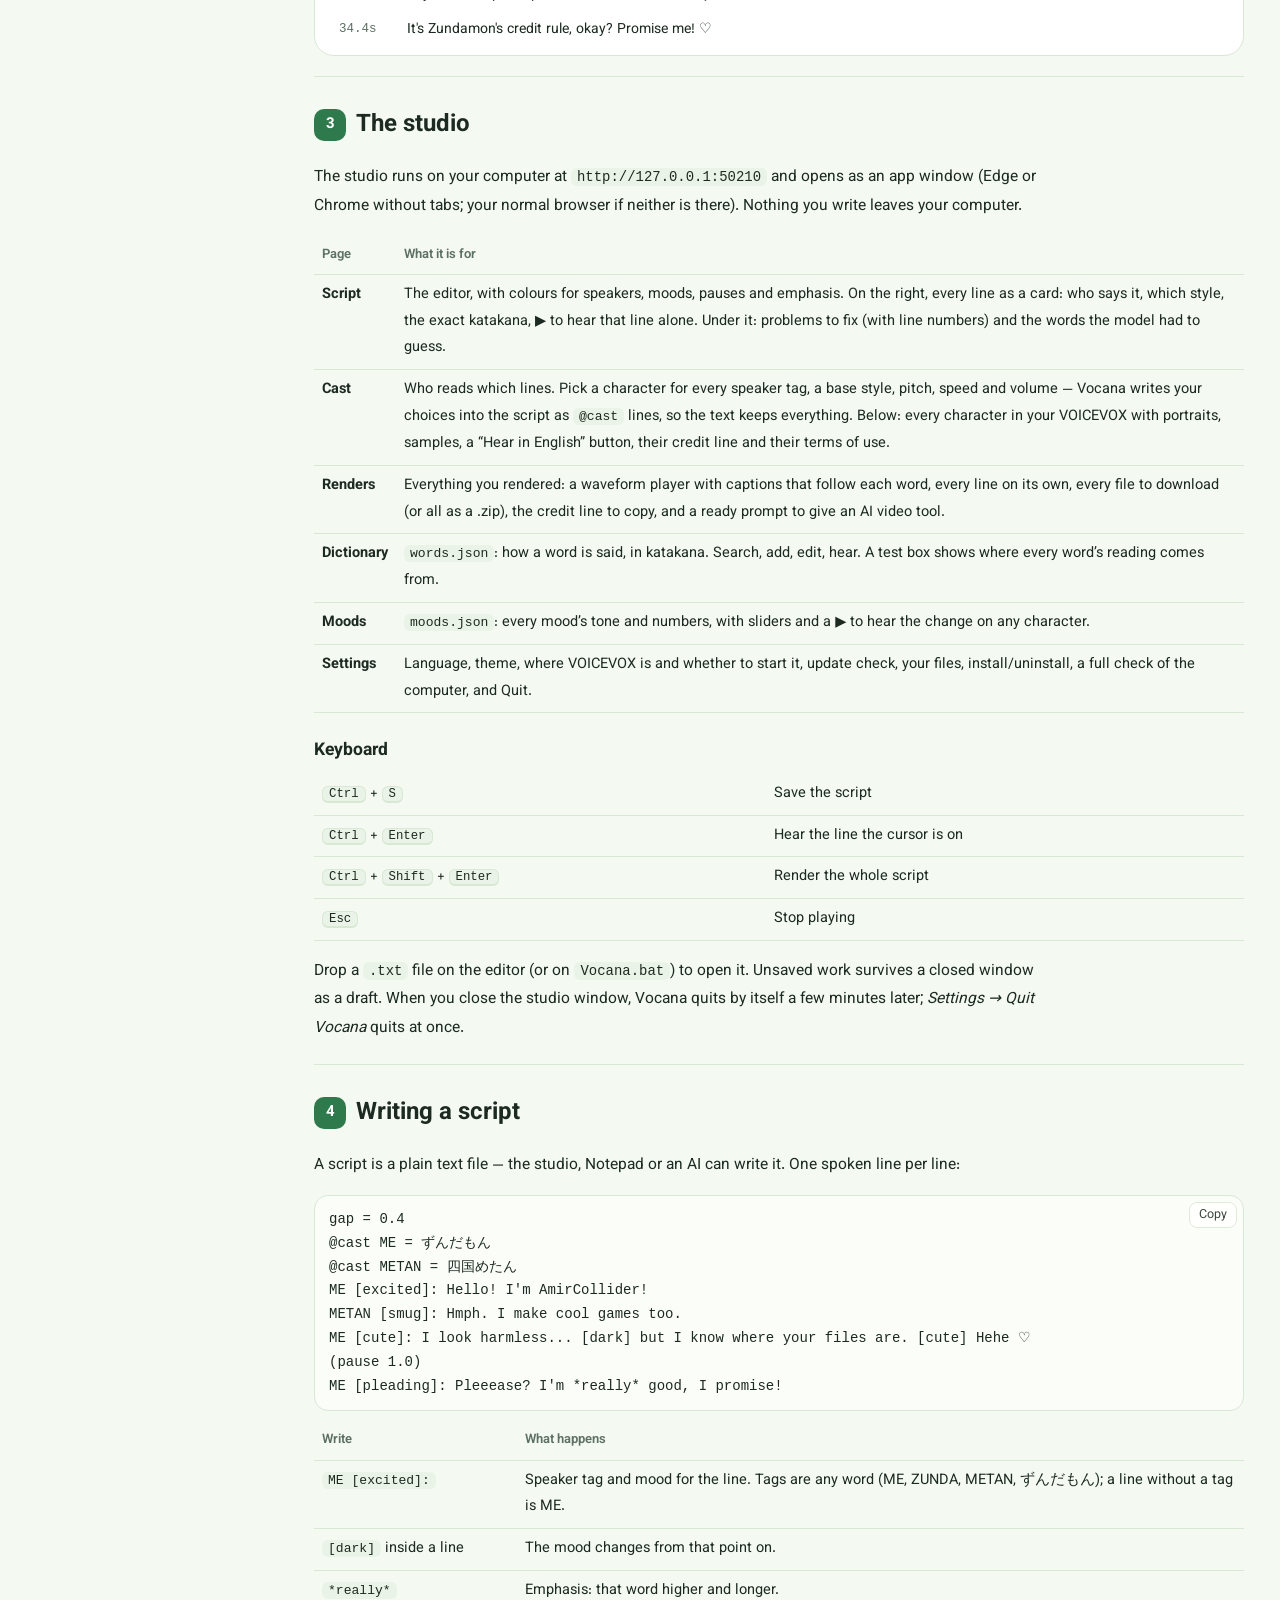
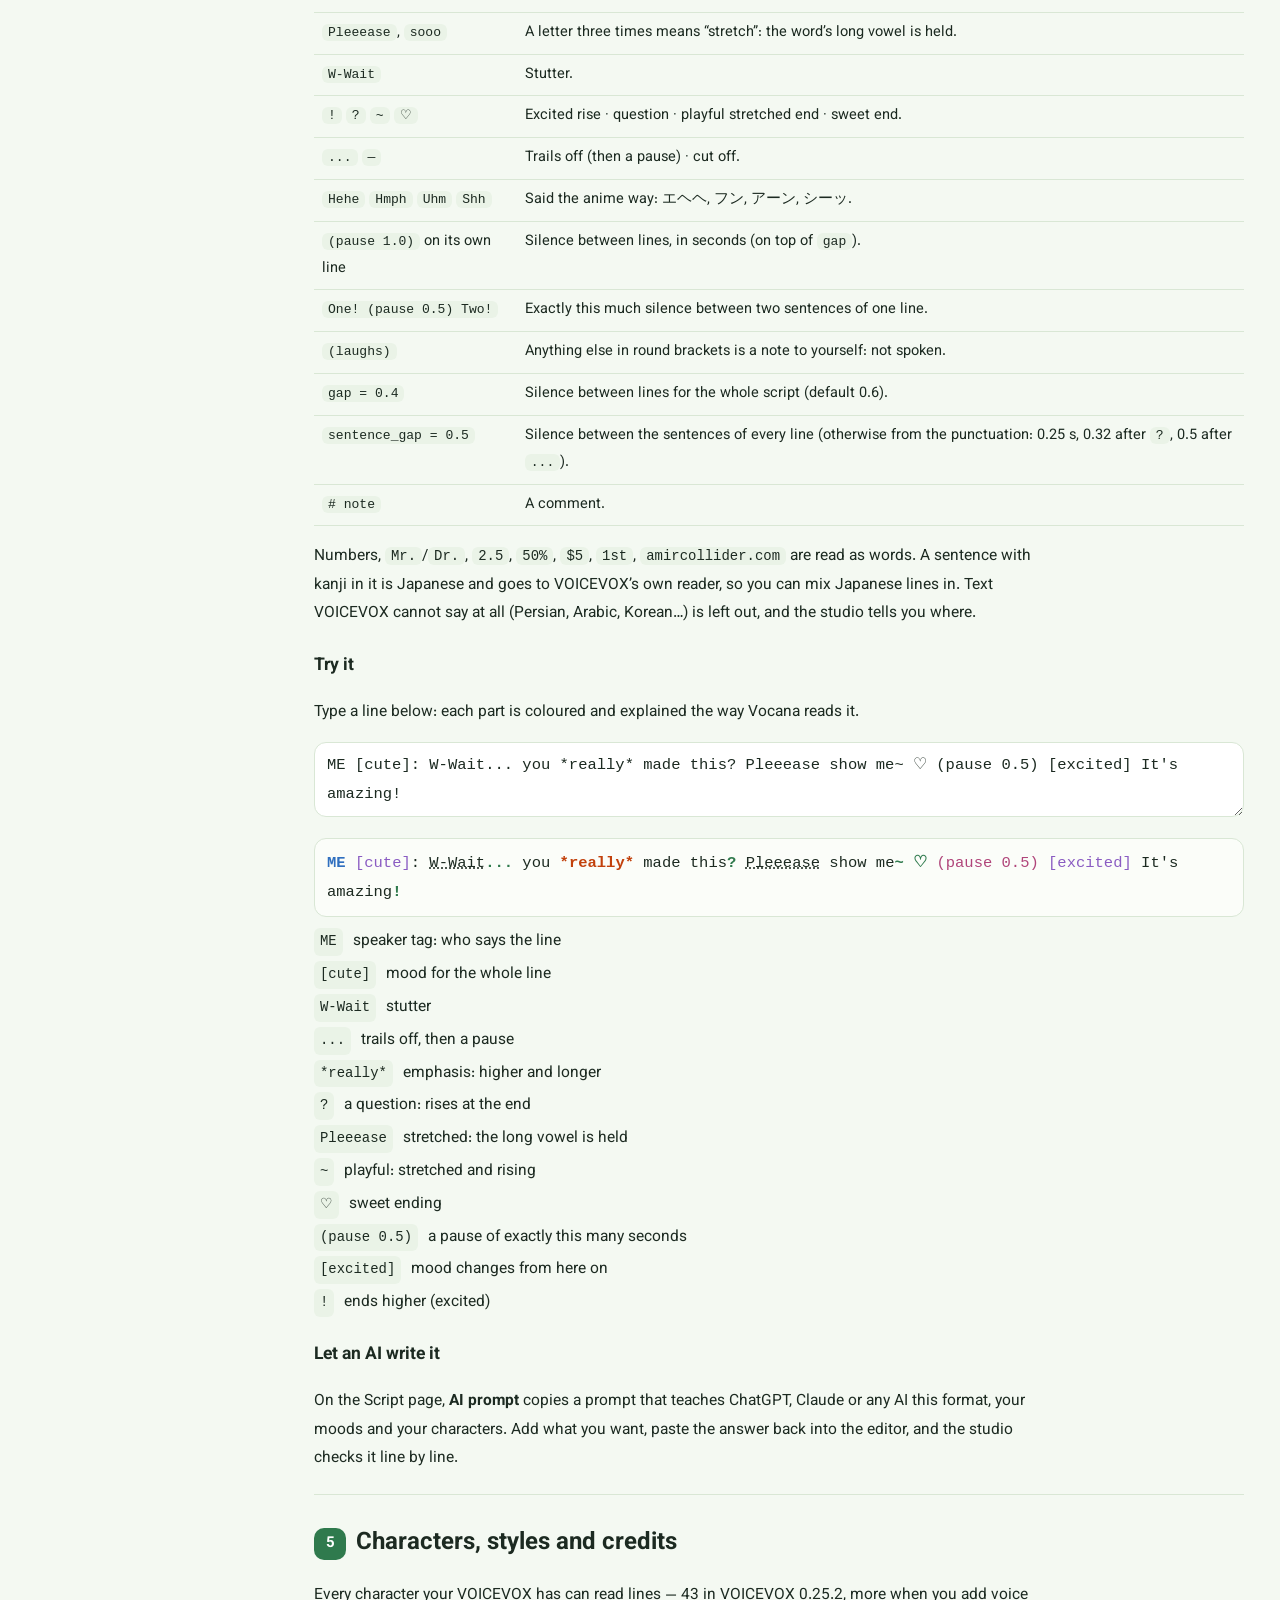
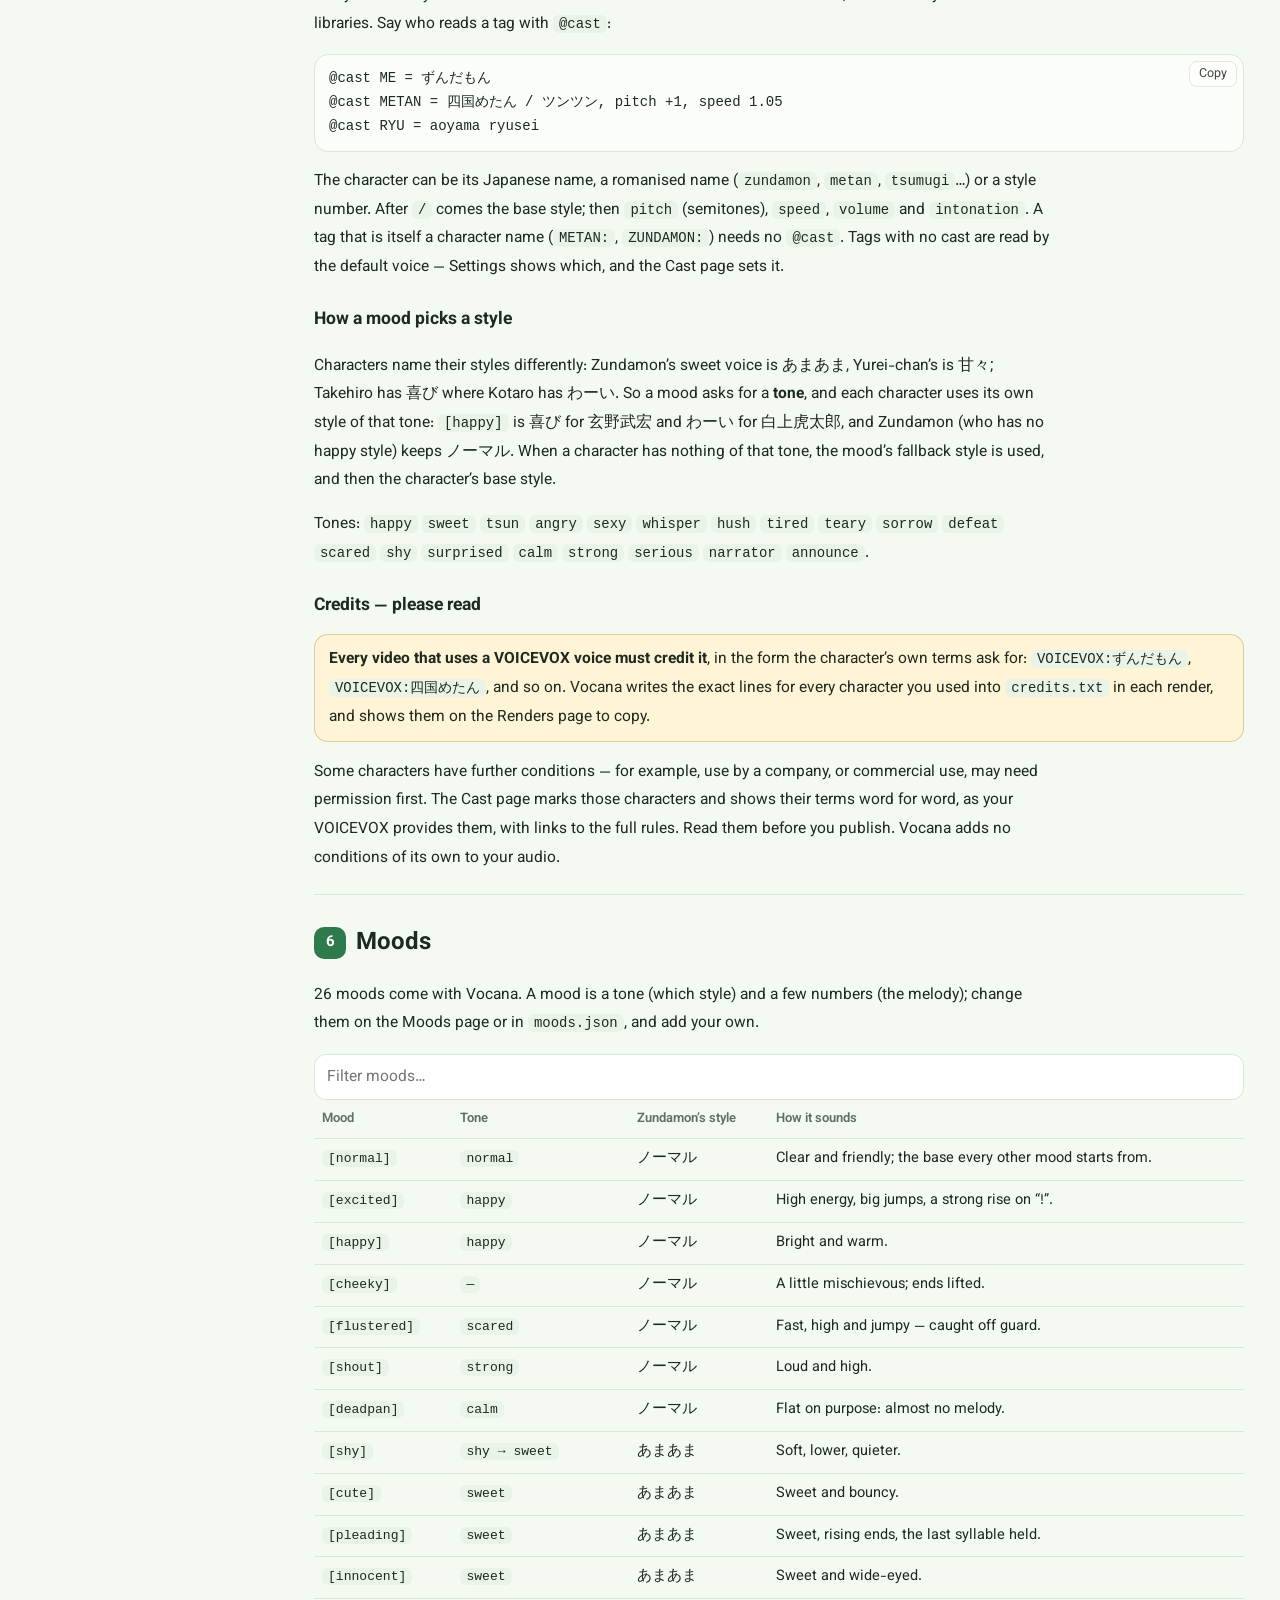
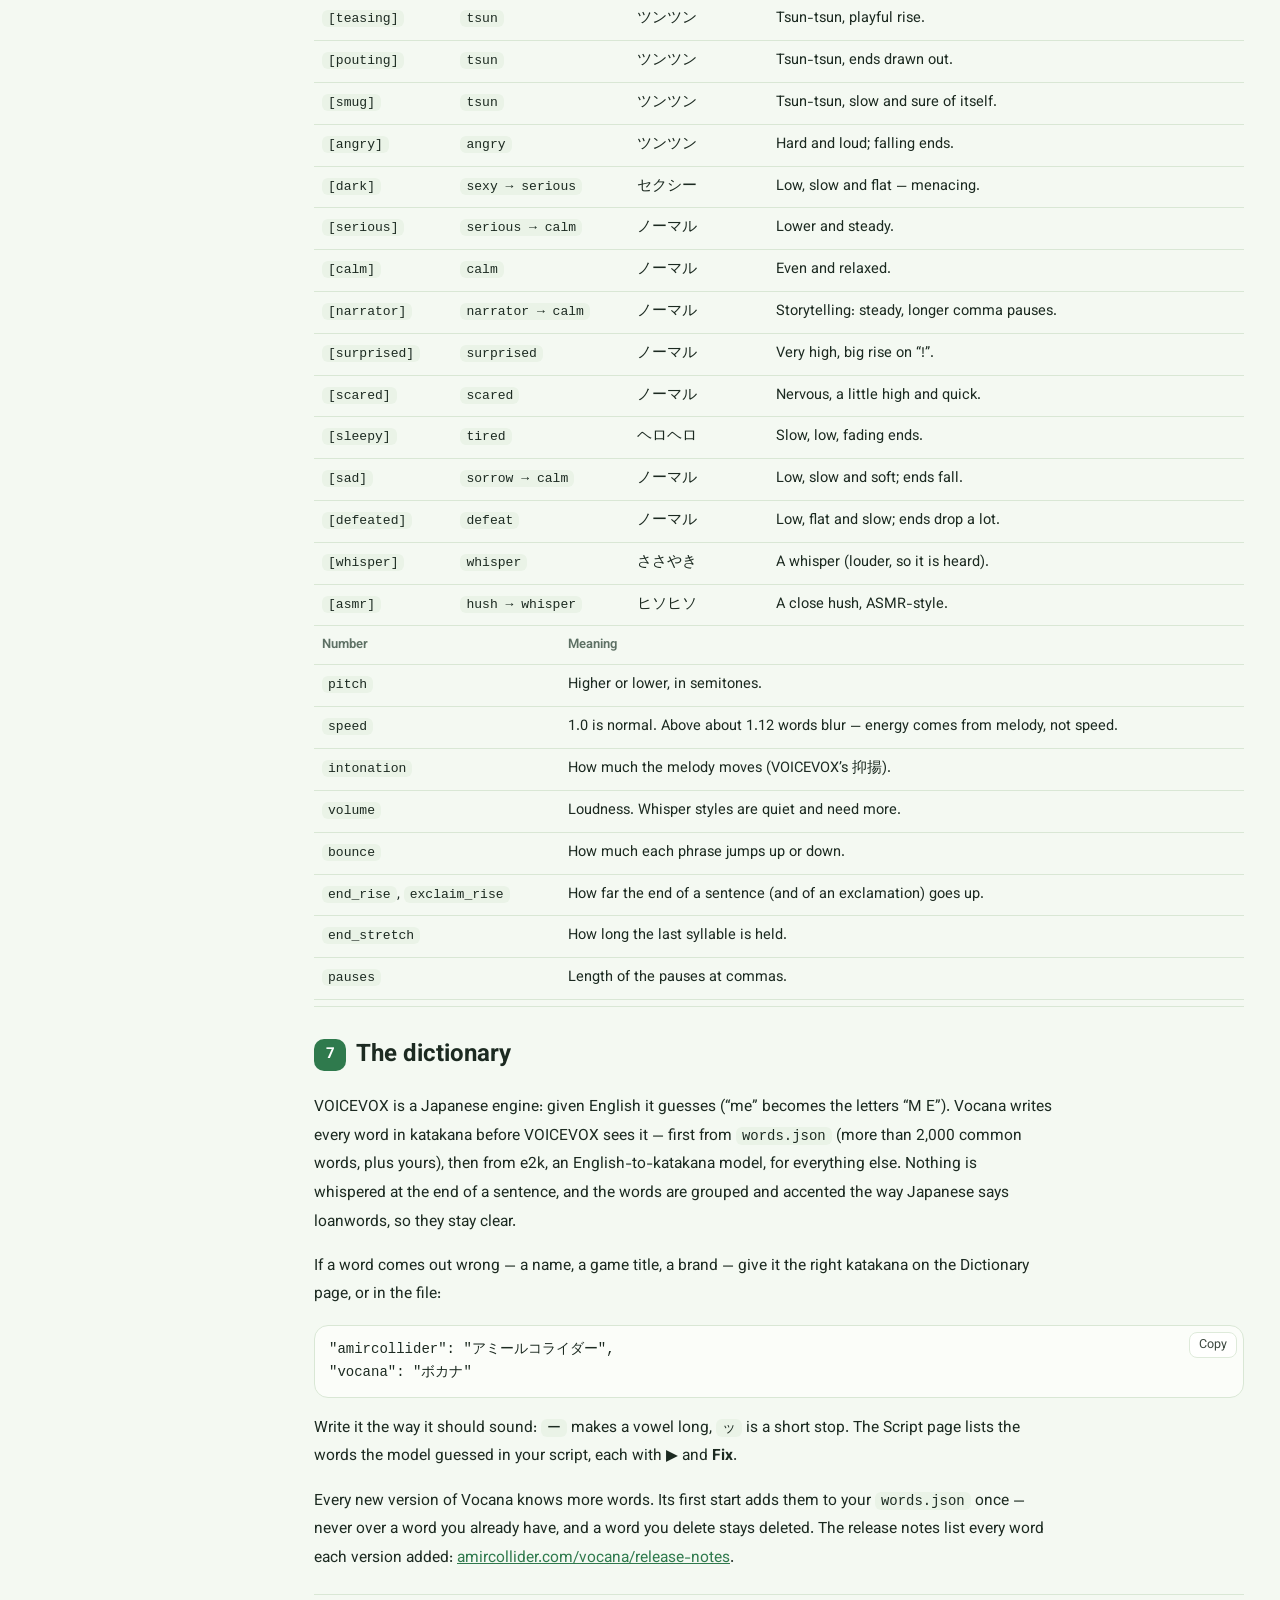
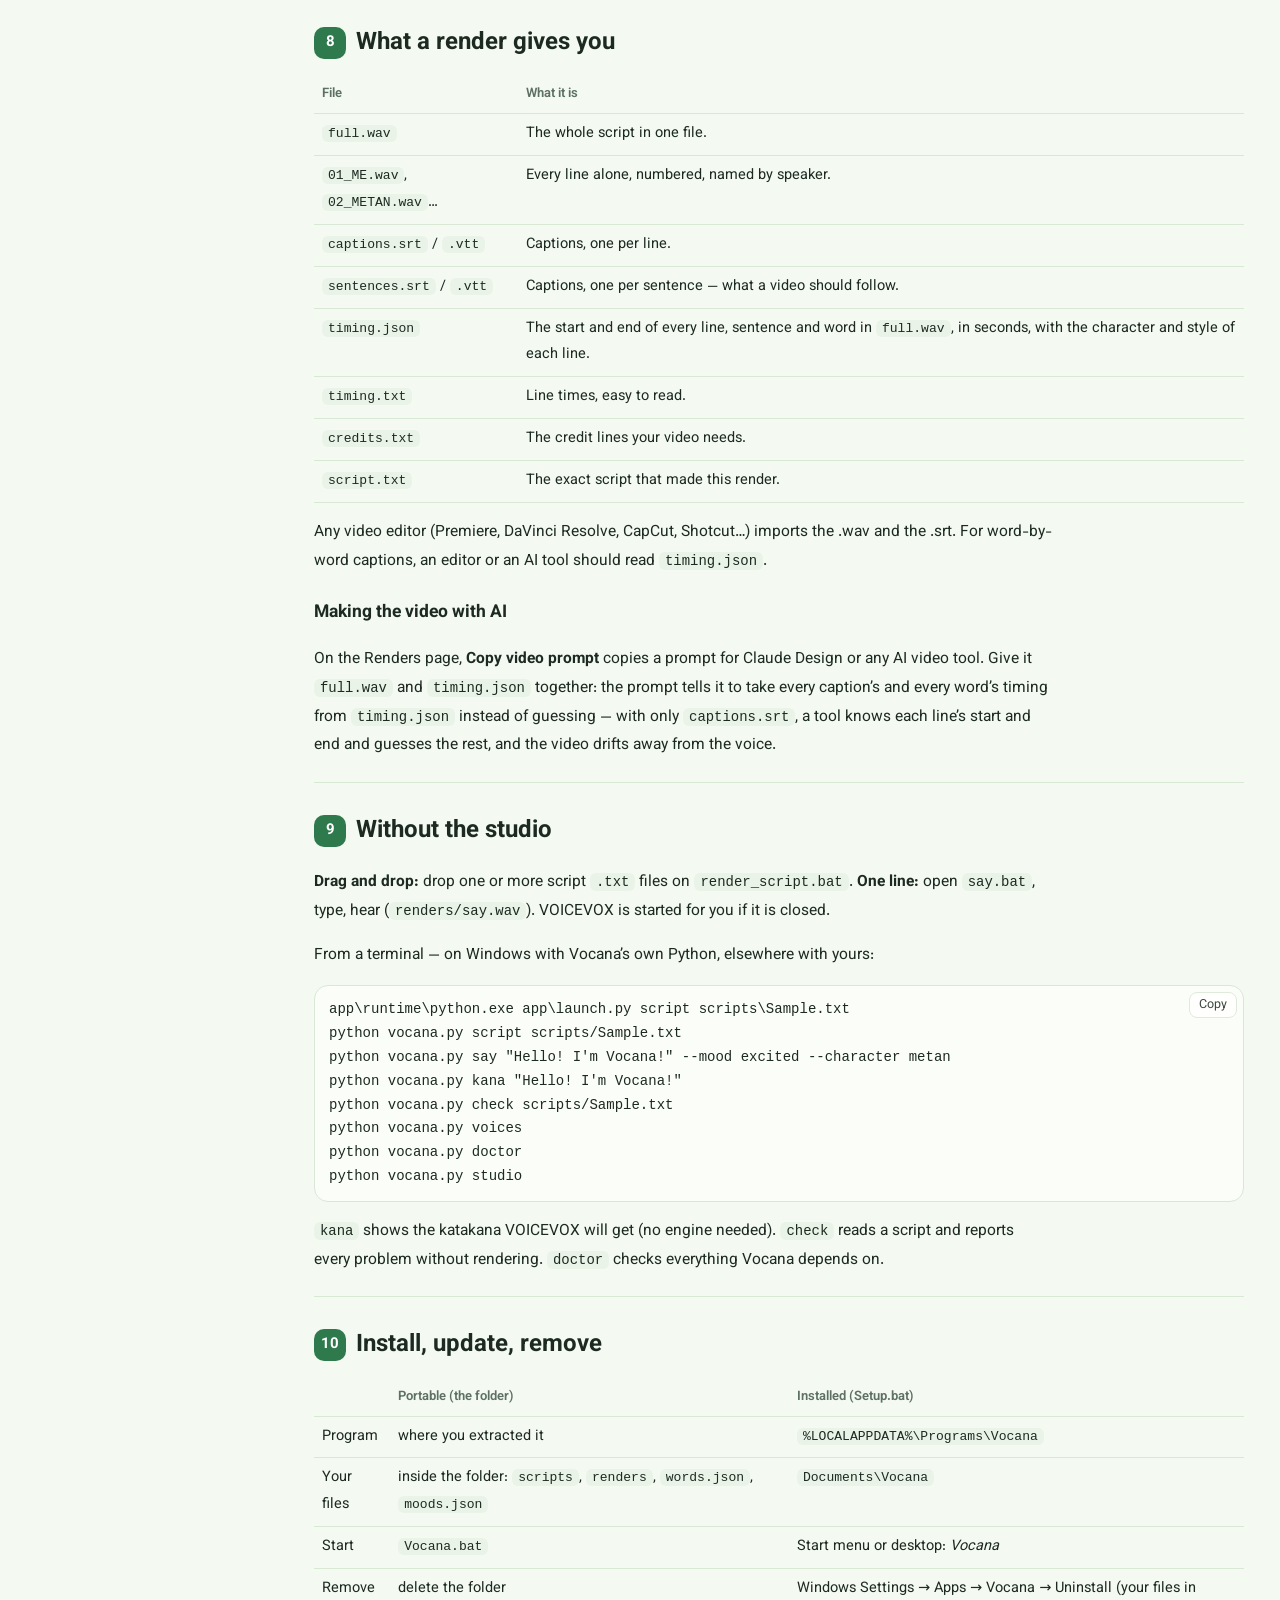
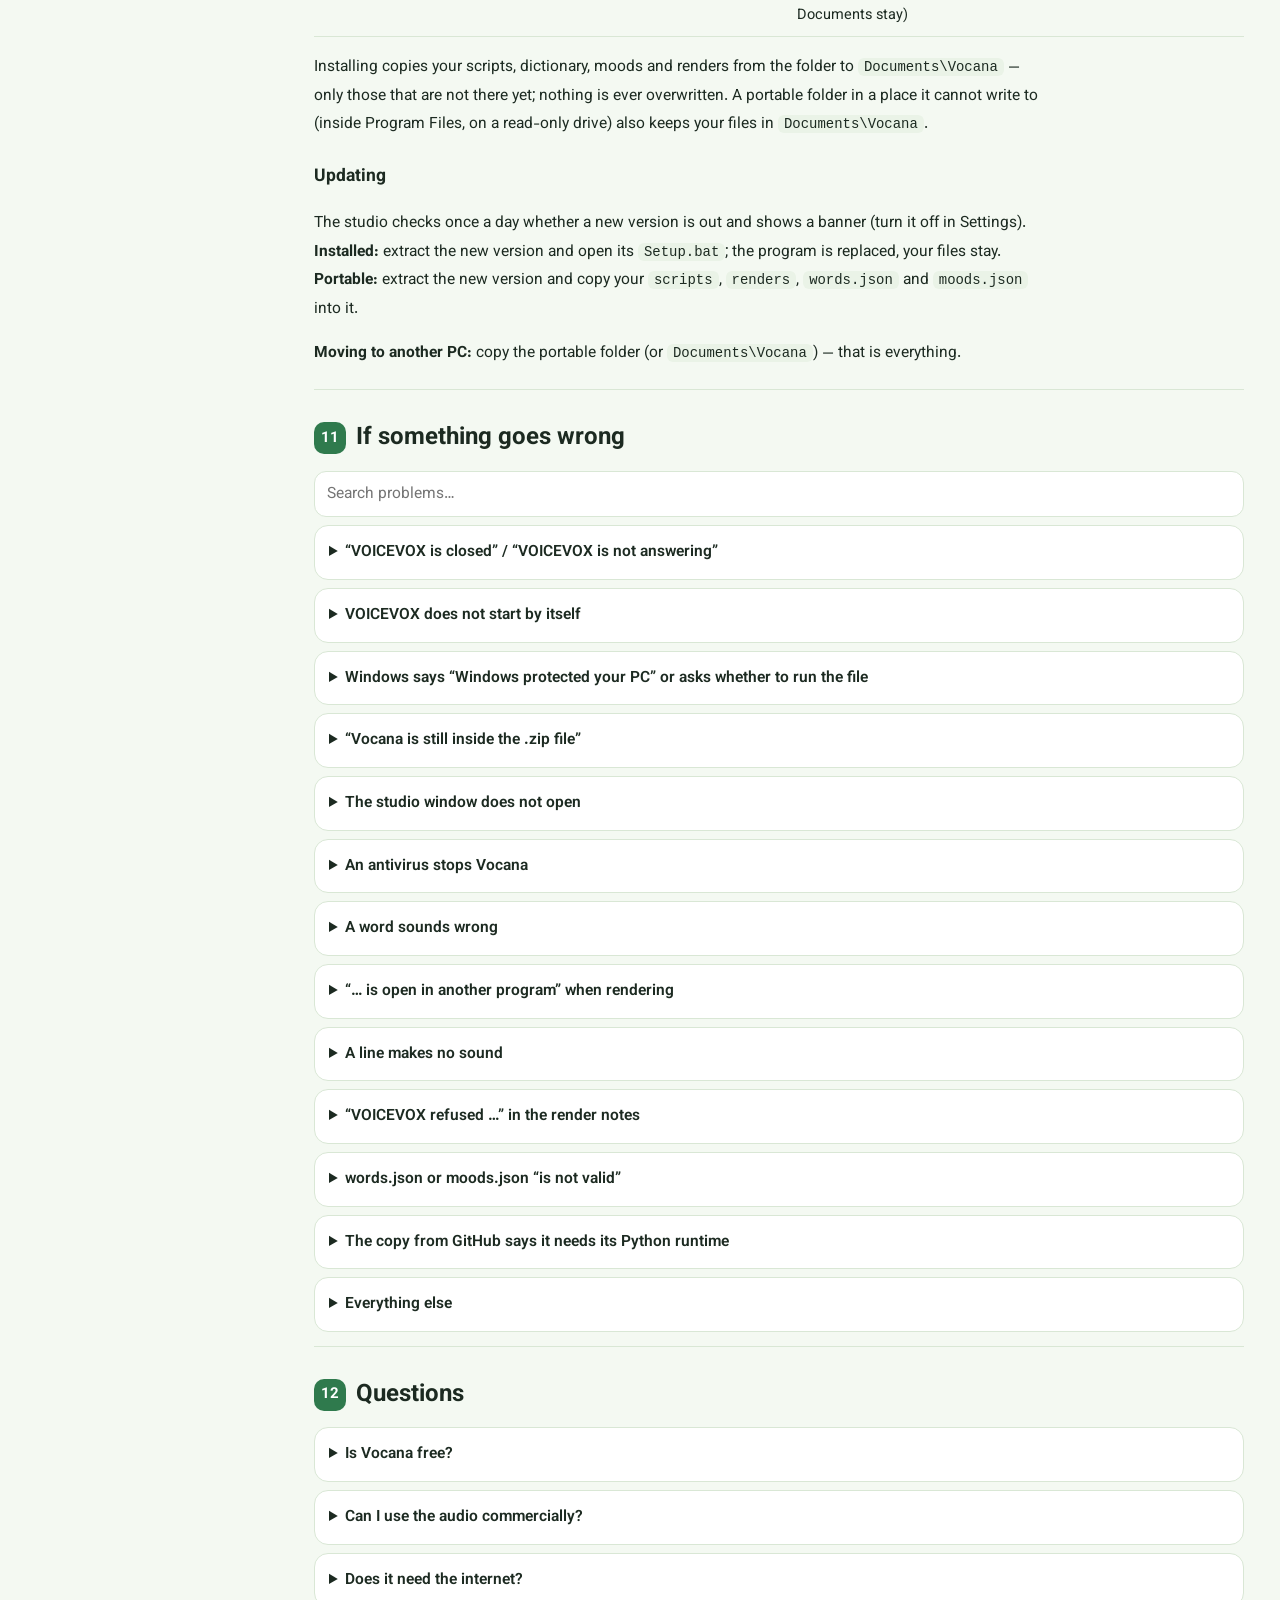
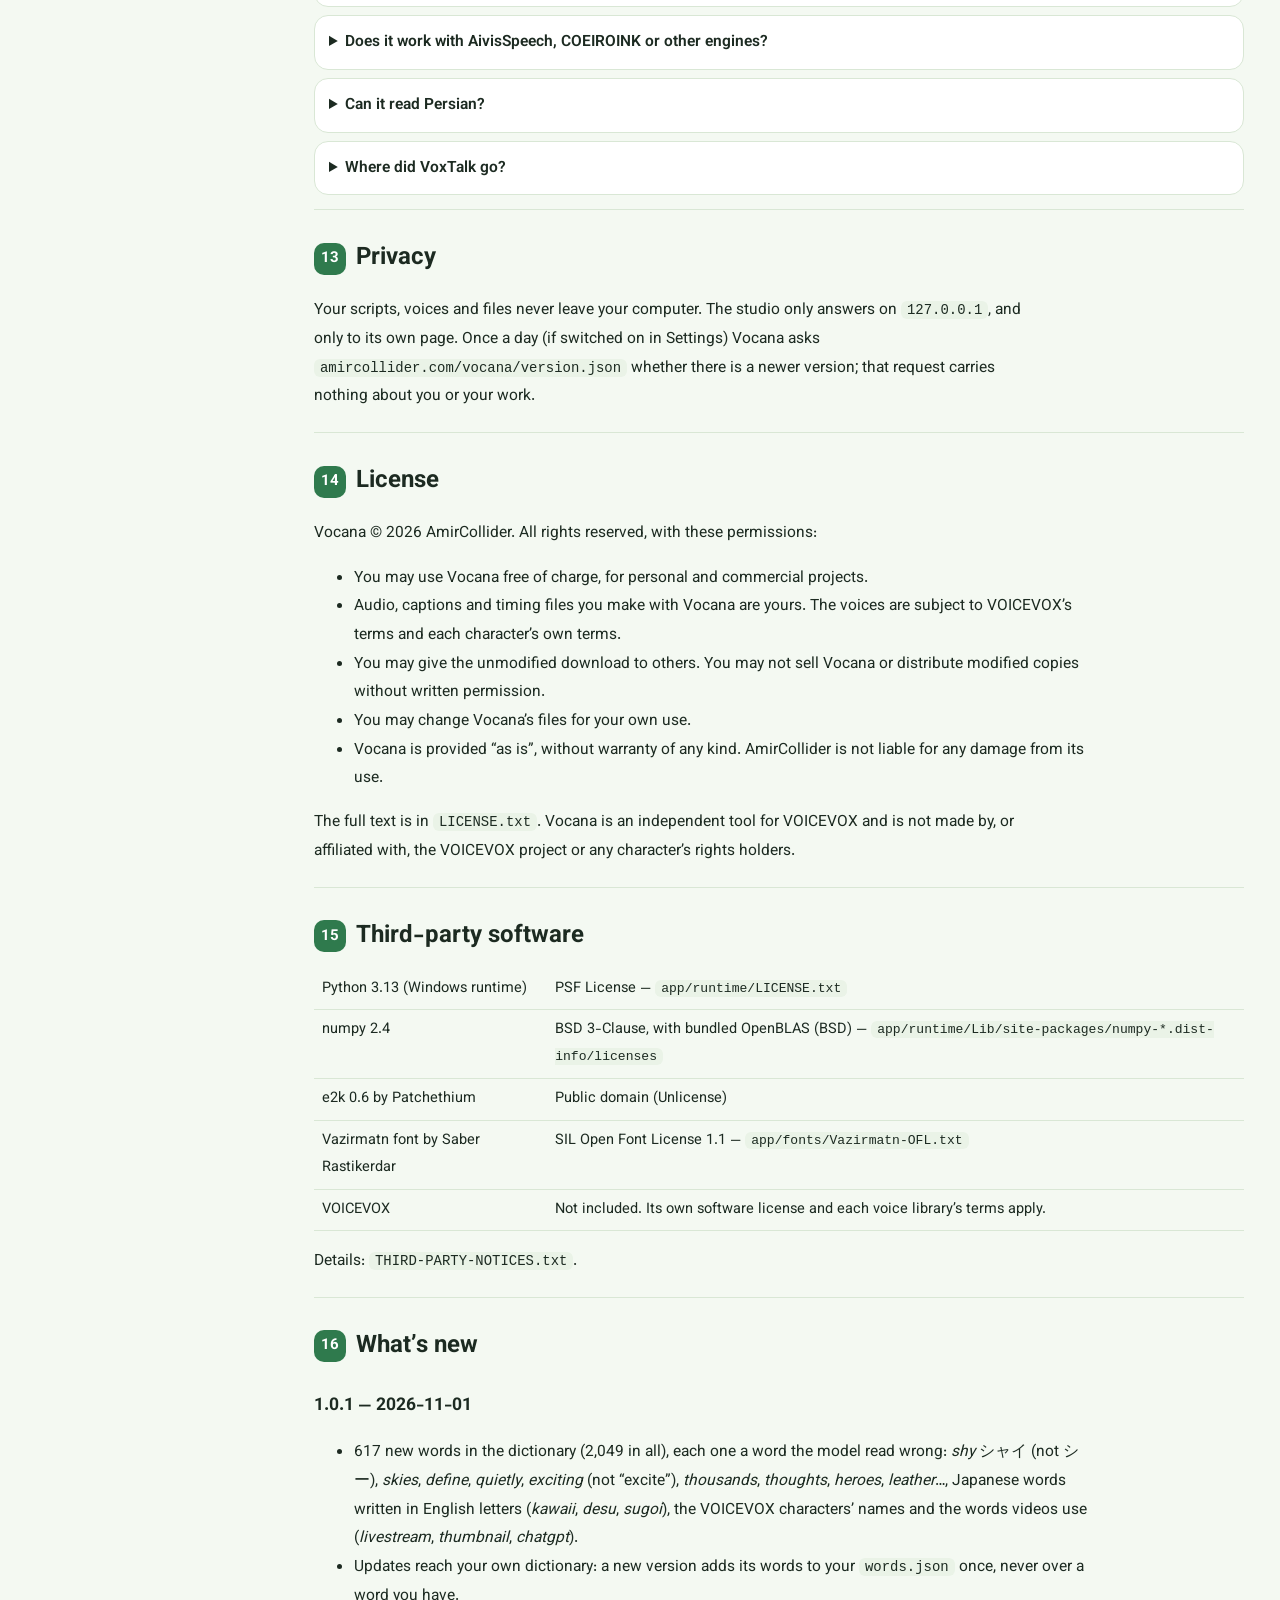
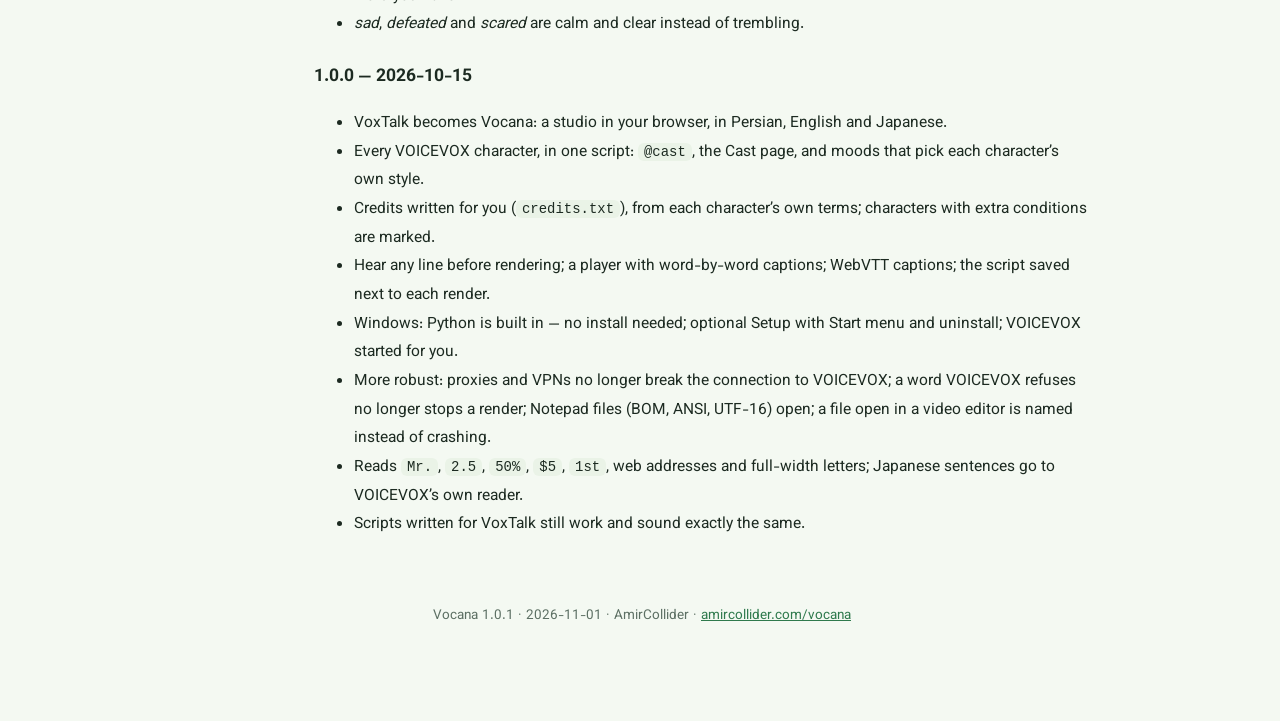
==== commit 250a2d1f: "Add files via upload" ====
--- a/Guide.html
+++ b/Guide.html
@@ -153,7 +153,7 @@
     <h1>Vocana</h1>
     <p class="tag">انگلیسی ساده بنویسید، با هر صدای VOICEVOX بشنوید.</p>
     <p>اسکریپت خود را به انگلیسی معمولی بنویسید. Vocana هر کلمه را همان‌طور که یک صدای ژاپنی می‌تواند بگوید به کاتاکانا تبدیل می‌کند، ملودی را برای حال‌وهوایی که خواسته‌اید شکل می‌دهد و صدا، زیرنویس و زمان‌بندی کلمه‌به‌کلمه را برای ویدیوی شما تحویل می‌دهد — با همه‌ی شخصیت‌های VOICEVOX، نه فقط یکی.</p>
-    <p class="meta">نسخه‌ی <span class="ltr">1.0.0</span> · <span class="ltr">2026-10-15</span> · ساخته‌ی AmirCollider · <a href="https://amircollider.com/vocana">amircollider.com/vocana</a></p>
+    <p class="meta">نسخه‌ی <span class="ltr">1.0.1</span> · <span class="ltr">2026-11-01</span> · ساخته‌ی AmirCollider · <a href="https://amircollider.com/vocana">amircollider.com/vocana</a></p>
     <div class="chips"><span class="chip">رایگان</span><span class="chip">ویندوز · مک · لینوکس</span><span class="chip">بدون اینترنت</span><span class="chip">فارسی · English · 日本語</span></div>
   </div>
 </div>
@@ -268,11 +268,12 @@
 
 <section id="fa-words" data-anchor="words">
   <h2><span class="n">۷</span>واژه‌نامه</h2>
-  <p>VOICEVOX یک موتور ژاپنی است: به انگلیسی که می‌رسد حدس می‌زند («me» می‌شود حرف‌های «M E»). Vocana پیش از آن‌که VOICEVOX چیزی ببیند هر کلمه را به کاتاکانا می‌نویسد — اول از <code>words.json</code> (بیش از ۱۴۰۰ کلمه‌ی پرکاربرد، به‌علاوه‌ی کلمه‌های خودتان)، بعد برای بقیه از e2k که یک مدل تبدیل انگلیسی به کاتاکاناست. آخر جمله هیچ واکه‌ای پچ‌پچی نمی‌شود، و کلمه‌ها همان‌طور که ژاپنی‌ها کلمه‌های قرضی را می‌گویند گروه‌بندی و تکیه‌گذاری می‌شوند، پس واضح می‌مانند.</p>
+  <p>VOICEVOX یک موتور ژاپنی است: به انگلیسی که می‌رسد حدس می‌زند («me» می‌شود حرف‌های «M E»). Vocana پیش از آن‌که VOICEVOX چیزی ببیند هر کلمه را به کاتاکانا می‌نویسد — اول از <code>words.json</code> (بیش از ۲۰۰۰ کلمه‌ی پرکاربرد، به‌علاوه‌ی کلمه‌های خودتان)، بعد برای بقیه از e2k که یک مدل تبدیل انگلیسی به کاتاکاناست. آخر جمله هیچ واکه‌ای پچ‌پچی نمی‌شود، و کلمه‌ها همان‌طور که ژاپنی‌ها کلمه‌های قرضی را می‌گویند گروه‌بندی و تکیه‌گذاری می‌شوند، پس واضح می‌مانند.</p>
   <p>اگر کلمه‌ای اشتباه درآمد — یک اسم، نام یک بازی، یک برند — در صفحه‌ی واژه‌نامه یا در خود فایل کاتاکانای درستش را بدهید:</p>
 <pre>"amircollider": "アミールコライダー",
 "vocana": "ボカナ"</pre>
   <p>همان‌طور بنویسید که باید شنیده شود: <code>ー</code> واکه را بلند می‌کند و <code>ッ</code> یک مکث کوتاه است. صفحه‌ی اسکریپت کلمه‌هایی را که مدل در اسکریپت شما حدس زده با دکمه‌ی ▶ و <b>اصلاح</b> فهرست می‌کند.</p>
+  <p>هر نسخه‌ی تازه‌ی Vocana کلمه‌های بیشتری بلد است. اولین اجرای آن، کلمه‌های تازه را یک بار به <code>words.json</code> شما اضافه می‌کند — هیچ‌وقت روی کلمه‌ای که خودتان دارید نمی‌نویسد، و کلمه‌ای که پاک کنید پاک می‌ماند. یادداشت‌های انتشار، همه‌ی کلمه‌هایی را که هر نسخه اضافه کرده فهرست می‌کنند: <a href="https://amircollider.com/vocana/release-notes">amircollider.com/vocana/release-notes</a>.</p>
 </section>
 
 <section id="fa-files" data-anchor="files">
@@ -384,6 +385,12 @@
 
 <section id="fa-changelog" data-anchor="changelog">
   <h2><span class="n">۱۶</span>تازه‌ها</h2>
+  <h3><span class="ltr">1.0.1</span> — <span class="ltr">2026-11-01</span></h3>
+  <ul>
+    <li>۶۱۷ کلمه‌ی تازه در واژه‌نامه (روی هم ۲۰۴۹ کلمه)، همه کلمه‌هایی که مدل اشتباه می‌خواند: <i>shy</i> شای (نه «شی»)، <i>skies</i>، <i>define</i>، <i>quietly</i>، <i>exciting</i> (نه «excite»)، <i>thousands</i>، <i>thoughts</i>، <i>heroes</i>، <i>leather</i>…؛ کلمه‌های ژاپنی که با حروف انگلیسی نوشته می‌شوند (<i>kawaii</i>، <i>desu</i>، <i>sugoi</i>)، نام کاراکترهای VOICEVOX و کلمه‌های رایج ویدیو (<i>livestream</i>، <i>thumbnail</i>، <i>chatgpt</i>).</li>
+    <li>به‌روزرسانی به واژه‌نامه‌ی خودتان هم می‌رسد: نسخه‌ی تازه کلمه‌هایش را یک بار به <code>words.json</code> شما اضافه می‌کند و هیچ‌وقت روی کلمه‌ی خودتان نمی‌نویسد.</li>
+    <li>حس‌های <i>sad</i>، <i>defeated</i> و <i>scared</i> به‌جای لرزان، آرام و واضح‌اند.</li>
+  </ul>
   <h3><span class="ltr">1.0.0</span> — <span class="ltr">2026-10-15</span></h3>
   <ul>
     <li>VoxTalk تبدیل شد به Vocana: یک استودیو در مرورگر، به فارسی، انگلیسی و ژاپنی.</li>
@@ -405,7 +412,7 @@
     <h1>Vocana</h1>
     <p class="tag">Plain English, any VOICEVOX voice.</p>
     <p>Write a script in normal English. Vocana turns every word into katakana the way a Japanese voice can say it, shapes the melody for the mood you asked for, and gives you the voice, captions and word-by-word timing for your video — with every VOICEVOX character, not just one.</p>
-    <p class="meta">Version 1.0.0 · 2026-10-15 · by AmirCollider · <a href="https://amircollider.com/vocana">amircollider.com/vocana</a></p>
+    <p class="meta">Version 1.0.1 · 2026-11-01 · by AmirCollider · <a href="https://amircollider.com/vocana">amircollider.com/vocana</a></p>
     <div class="chips"><span class="chip">Free</span><span class="chip">Windows · macOS · Linux</span><span class="chip">Works offline</span><span class="chip">فارسی · English · 日本語</span></div>
   </div>
 </div>
@@ -520,11 +527,12 @@
 
 <section id="en-words" data-anchor="words">
   <h2><span class="n">7</span>The dictionary</h2>
-  <p>VOICEVOX is a Japanese engine: given English it guesses (“me” becomes the letters “M E”). Vocana writes every word in katakana before VOICEVOX sees it — first from <code>words.json</code> (more than 1,400 common words, plus yours), then from e2k, an English-to-katakana model, for everything else. Nothing is whispered at the end of a sentence, and the words are grouped and accented the way Japanese says loanwords, so they stay clear.</p>
+  <p>VOICEVOX is a Japanese engine: given English it guesses (“me” becomes the letters “M E”). Vocana writes every word in katakana before VOICEVOX sees it — first from <code>words.json</code> (more than 2,000 common words, plus yours), then from e2k, an English-to-katakana model, for everything else. Nothing is whispered at the end of a sentence, and the words are grouped and accented the way Japanese says loanwords, so they stay clear.</p>
   <p>If a word comes out wrong — a name, a game title, a brand — give it the right katakana on the Dictionary page, or in the file:</p>
 <pre>"amircollider": "アミールコライダー",
 "vocana": "ボカナ"</pre>
   <p>Write it the way it should sound: <code>ー</code> makes a vowel long, <code>ッ</code> is a short stop. The Script page lists the words the model guessed in your script, each with ▶ and <b>Fix</b>.</p>
+  <p>Every new version of Vocana knows more words. Its first start adds them to your <code>words.json</code> once — never over a word you already have, and a word you delete stays deleted. The release notes list every word each version added: <a href="https://amircollider.com/en/vocana/release-notes">amircollider.com/vocana/release-notes</a>.</p>
 </section>
 
 <section id="en-files" data-anchor="files">
@@ -636,6 +644,12 @@
 
 <section id="en-changelog" data-anchor="changelog">
   <h2><span class="n">16</span>What’s new</h2>
+  <h3>1.0.1 — 2026-11-01</h3>
+  <ul>
+    <li>617 new words in the dictionary (2,049 in all), each one a word the model read wrong: <i>shy</i> シャイ (not シー), <i>skies</i>, <i>define</i>, <i>quietly</i>, <i>exciting</i> (not “excite”), <i>thousands</i>, <i>thoughts</i>, <i>heroes</i>, <i>leather</i>…, Japanese words written in English letters (<i>kawaii</i>, <i>desu</i>, <i>sugoi</i>), the VOICEVOX characters’ names and the words videos use (<i>livestream</i>, <i>thumbnail</i>, <i>chatgpt</i>).</li>
+    <li>Updates reach your own dictionary: a new version adds its words to your <code>words.json</code> once, never over a word you have.</li>
+    <li><i>sad</i>, <i>defeated</i> and <i>scared</i> are calm and clear instead of trembling.</li>
+  </ul>
   <h3>1.0.0 — 2026-10-15</h3>
   <ul>
     <li>VoxTalk becomes Vocana: a studio in your browser, in Persian, English and Japanese.</li>
@@ -657,7 +671,7 @@
     <h1>Vocana <small style="font-size:.5em;color:var(--mute)">ボカナ</small></h1>
     <p class="tag">英語を書くだけで、どの VOICEVOX ボイスでも。</p>
     <p>ふつうの英語で台本を書くと、Vocana がすべての単語を日本語の声が言えるカタカナに直し、指定したムードに合わせてメロディーを整え、音声・字幕・単語ごとのタイミングを動画用に書き出します。キャラクターは 1 人だけでなく、VOICEVOX の全員から選べます。</p>
-    <p class="meta">バージョン 1.0.0 · 2026-10-15 · AmirCollider 制作 · <a href="https://amircollider.com/vocana">amircollider.com/vocana</a></p>
+    <p class="meta">バージョン 1.0.1 · 2026-11-01 · AmirCollider 制作 · <a href="https://amircollider.com/vocana">amircollider.com/vocana</a></p>
     <div class="chips"><span class="chip">無料</span><span class="chip">Windows · macOS · Linux</span><span class="chip">オフラインで動作</span><span class="chip">فارسی · English · 日本語</span></div>
   </div>
 </div>
@@ -772,11 +786,12 @@
 
 <section id="ja-words" data-anchor="words">
   <h2><span class="n">7</span>辞書</h2>
-  <p>VOICEVOX は日本語のエンジンなので、英語を渡されると推測で読みます (「me」が「エム イー」になる)。Vocana は VOICEVOX に渡す前にすべての単語をカタカナにします。まず <code>words.json</code> (よく使う 1,400 語以上 + あなたの登録語)、残りは英語→カタカナ変換モデル e2k で。文末の母音が無声化されることもなく、外来語の言い方どおりにまとまりとアクセントをつけるので、はっきり聞こえます。</p>
+  <p>VOICEVOX は日本語のエンジンなので、英語を渡されると推測で読みます (「me」が「エム イー」になる)。Vocana は VOICEVOX に渡す前にすべての単語をカタカナにします。まず <code>words.json</code> (よく使う 2,000 語以上 + あなたの登録語)、残りは英語→カタカナ変換モデル e2k で。文末の母音が無声化されることもなく、外来語の言い方どおりにまとまりとアクセントをつけるので、はっきり聞こえます。</p>
   <p>名前・ゲームタイトル・ブランド名などがうまく読まれないときは、辞書ページかファイルで正しいカタカナを登録します:</p>
 <pre>"amircollider": "アミールコライダー",
 "vocana": "ボカナ"</pre>
   <p>聞こえてほしいとおりに書きます。<code>ー</code> で母音を伸ばし、<code>ッ</code> で短く詰まります。スクリプトページには、モデルが推測した単語が ▶ と <b>修正</b> つきで並びます。</p>
+  <p>Vocana は新しいバージョンごとに読める単語が増えます。新バージョンの初回起動時に、新しい単語をあなたの <code>words.json</code> へ 1 回だけ追加します。すでに登録してある単語は上書きせず、削除した単語が戻ることもありません。各バージョンで追加された単語はリリースノートで確認できます: <a href="https://amircollider.com/ja/vocana/release-notes">amircollider.com/vocana/release-notes</a>。</p>
 </section>
 
 <section id="ja-files" data-anchor="files">
@@ -888,6 +903,12 @@
 
 <section id="ja-changelog" data-anchor="changelog">
   <h2><span class="n">16</span>新機能</h2>
+  <h3>1.0.1 — 2026-11-01</h3>
+  <ul>
+    <li>辞書に 617 語を追加 (合計 2,049 語)。どれもモデルが読み間違えていた単語です: <i>shy</i> はシャイ (シーではなく)、<i>skies</i>、<i>define</i>、<i>quietly</i>、<i>exciting</i> (「エキサイト」ではなく)、<i>thousands</i>、<i>thoughts</i>、<i>heroes</i>、<i>leather</i> など。ローマ字の日本語 (<i>kawaii</i>、<i>desu</i>、<i>sugoi</i>)、VOICEVOX キャラクターの名前、動画でよく使う単語 (<i>livestream</i>、<i>thumbnail</i>、<i>chatgpt</i>) も。</li>
+    <li>アップデートがあなたの辞書にも届きます。新しいバージョンは追加した単語をあなたの <code>words.json</code> に 1 回だけ足し、登録済みの単語は上書きしません。</li>
+    <li><i>sad</i>・<i>defeated</i>・<i>scared</i> は震えず、落ち着いてはっきり聞こえるようになりました。</li>
+  </ul>
   <h3>1.0.0 — 2026-10-15</h3>
   <ul>
     <li>VoxTalk が Vocana に。ブラウザーで使うスタジオを、ペルシャ語・英語・日本語で。</li>
@@ -902,7 +923,7 @@
 </section>
 
 </div>
-<p class="foot">Vocana 1.0.0 · 2026-10-15 · AmirCollider · <a href="https://amircollider.com/vocana">amircollider.com/vocana</a></p>
+<p class="foot">Vocana 1.0.1 · 2026-11-01 · AmirCollider · <a href="https://amircollider.com/vocana">amircollider.com/vocana</a></p>
 </main>
 </div>
 <script>
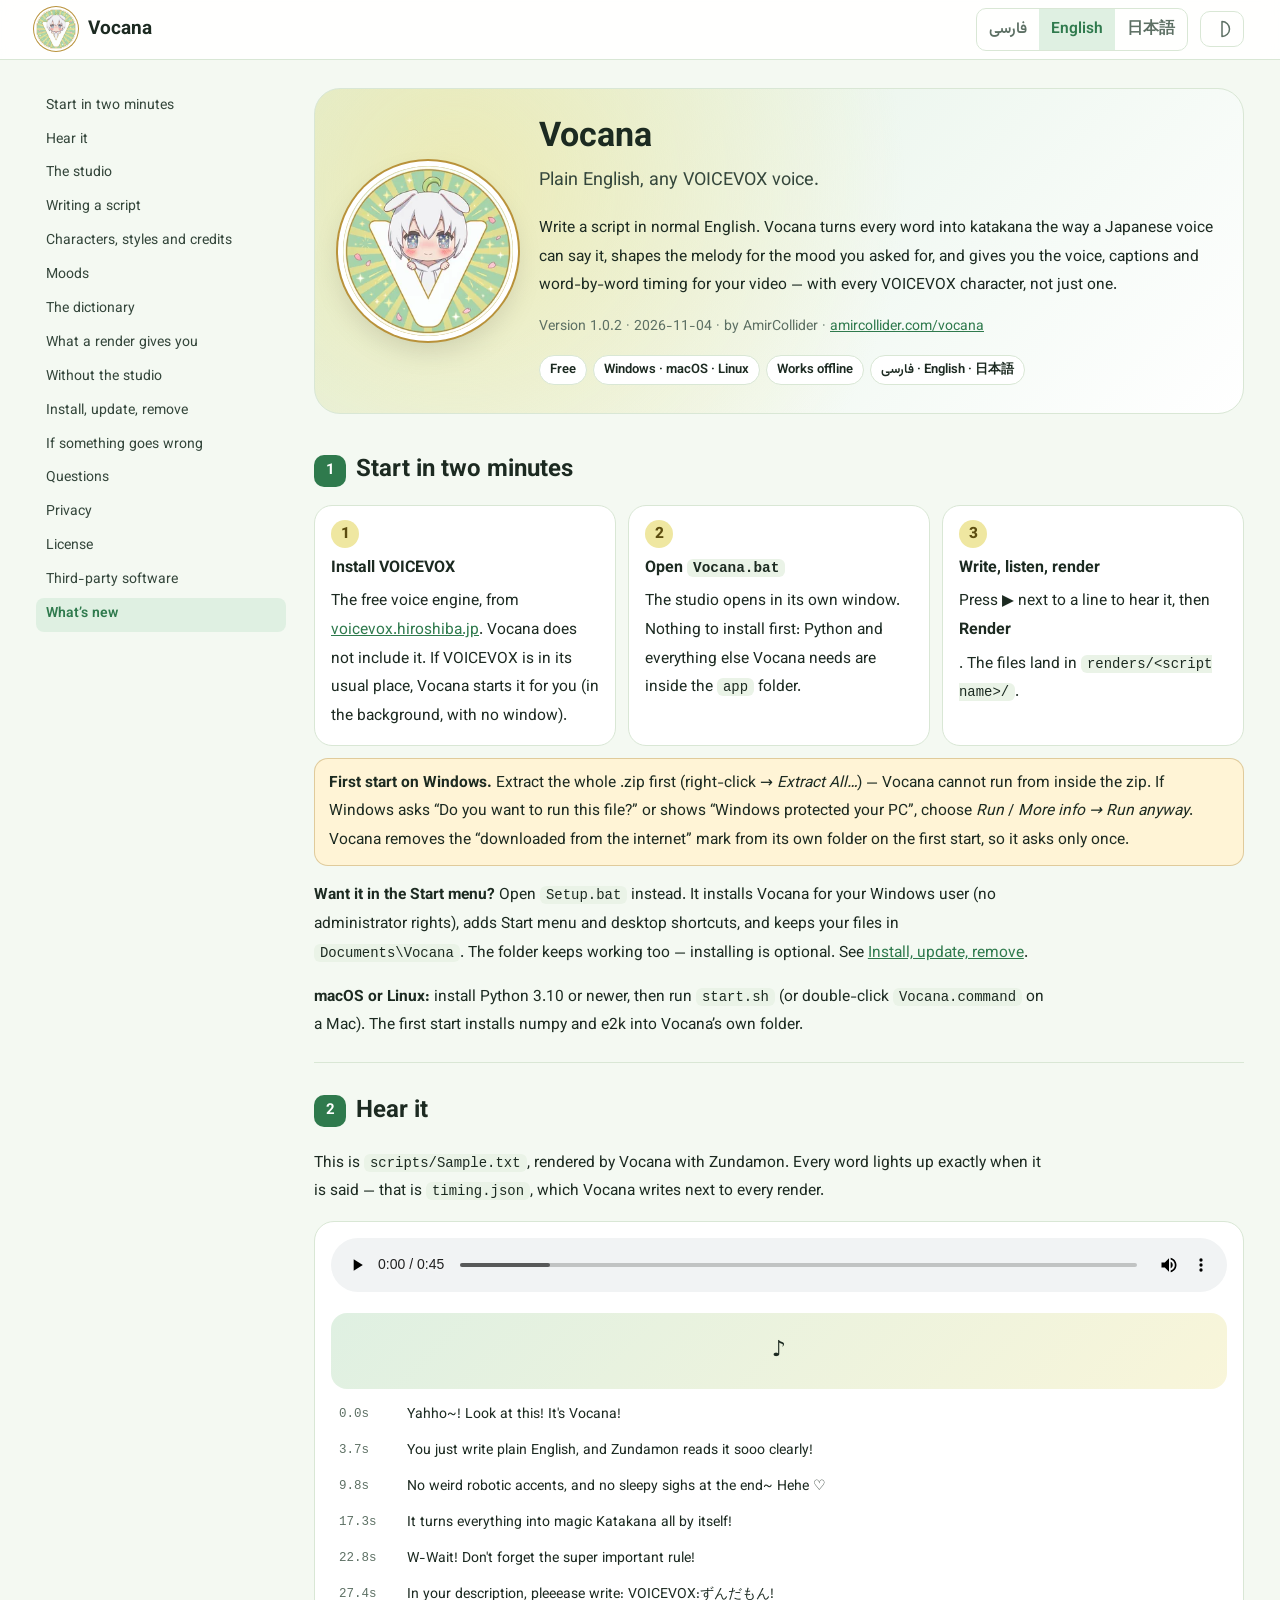
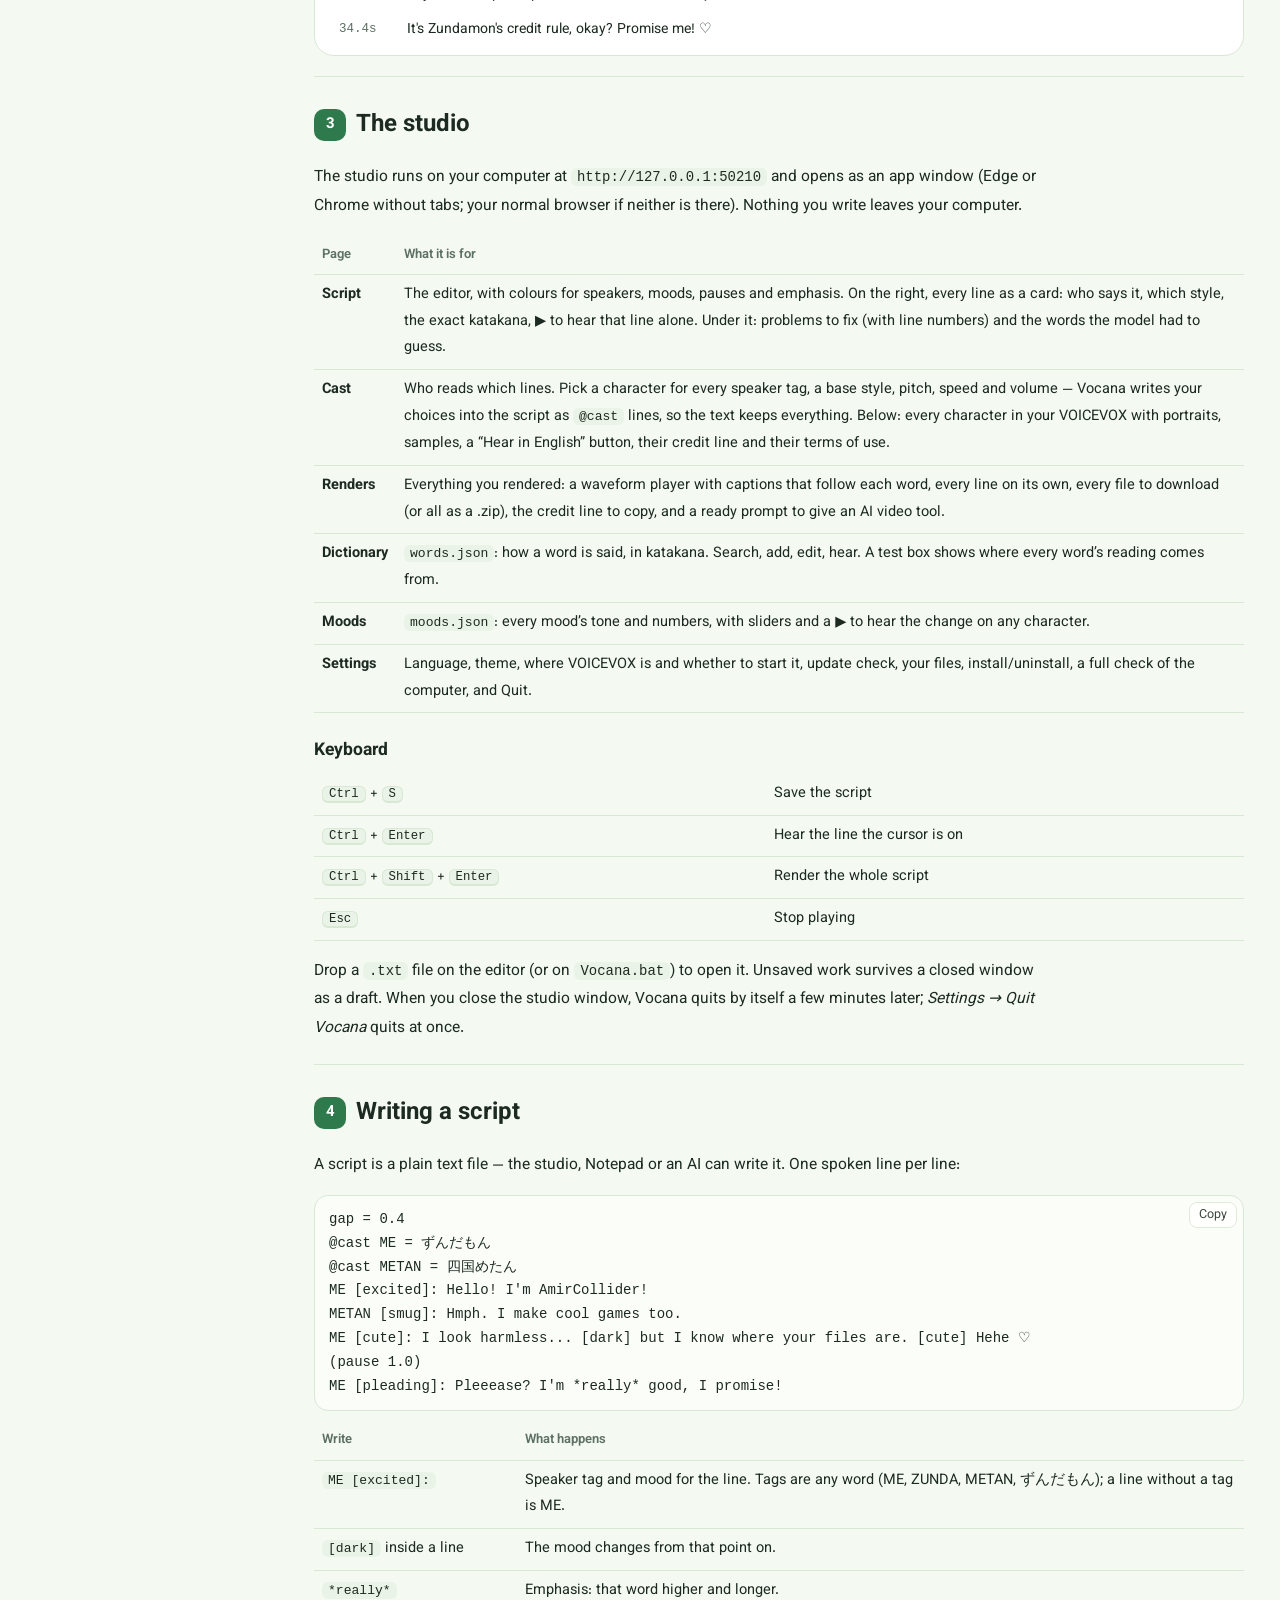
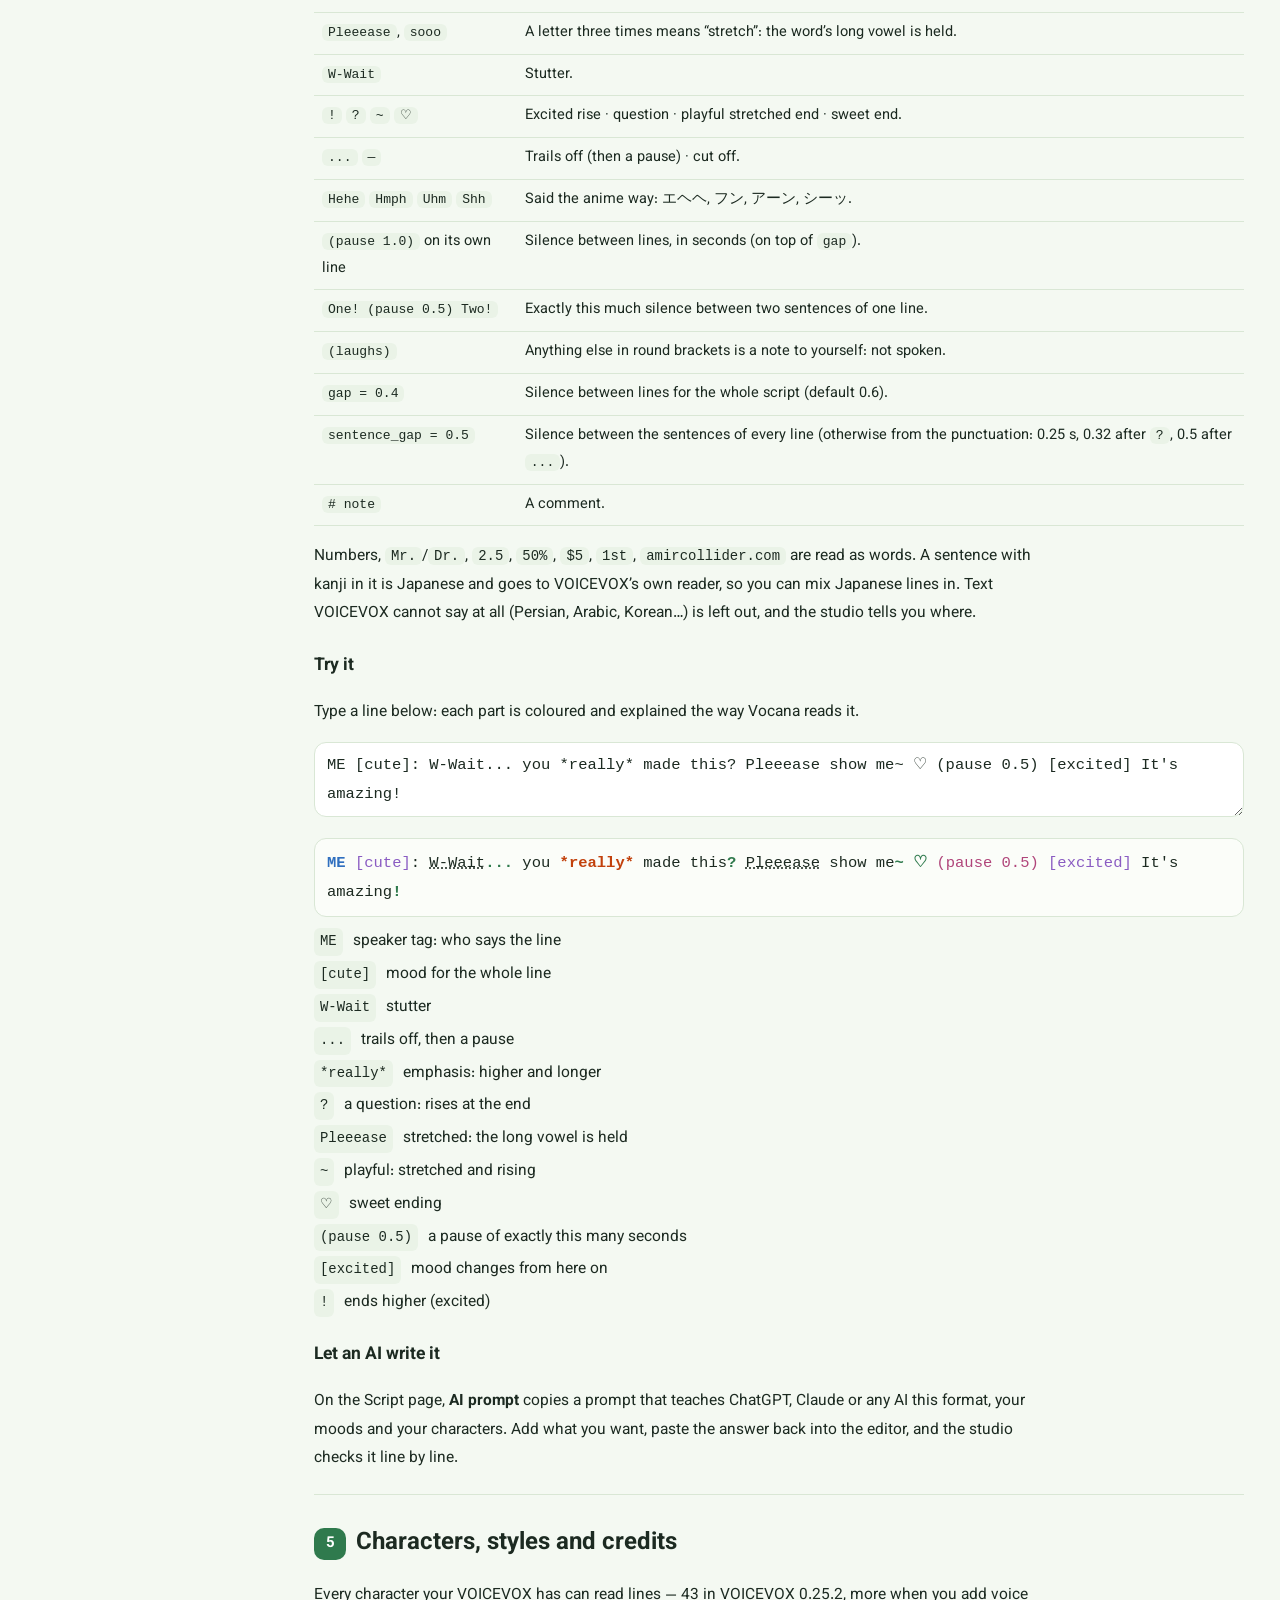
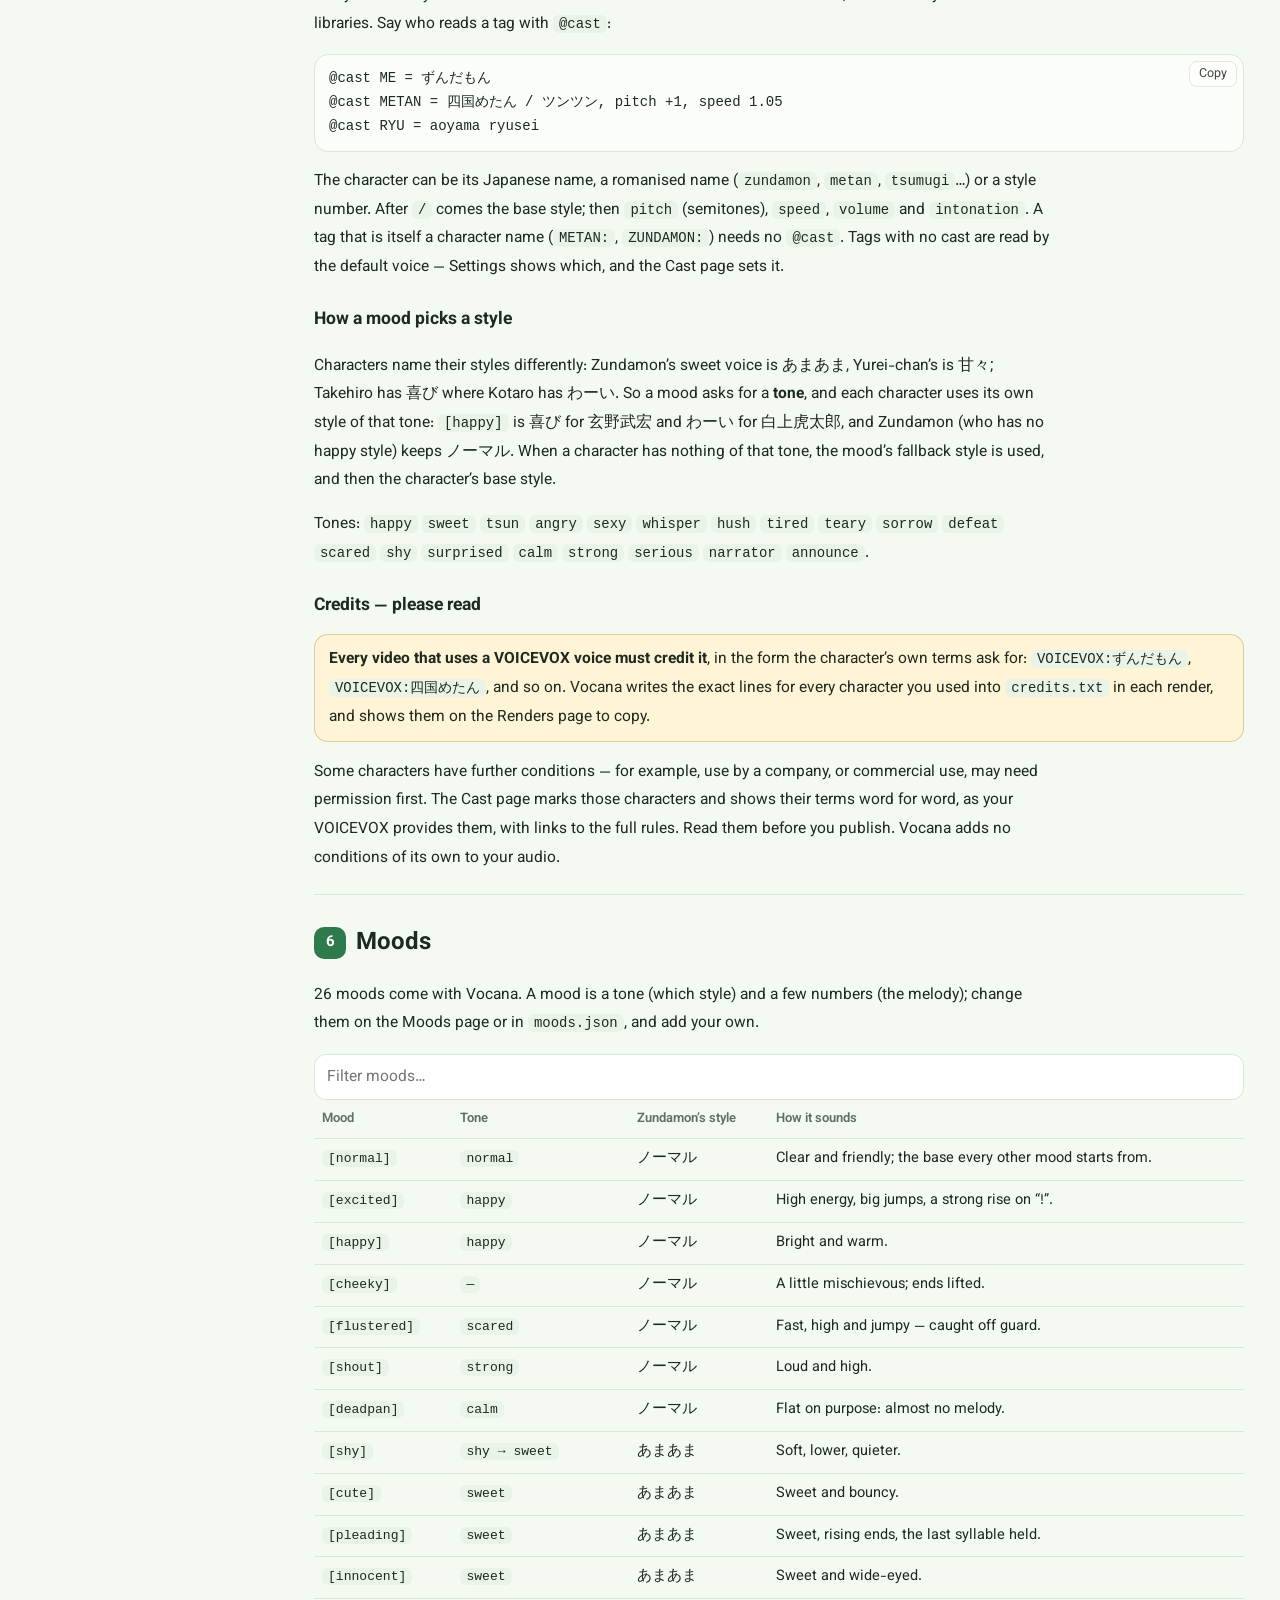
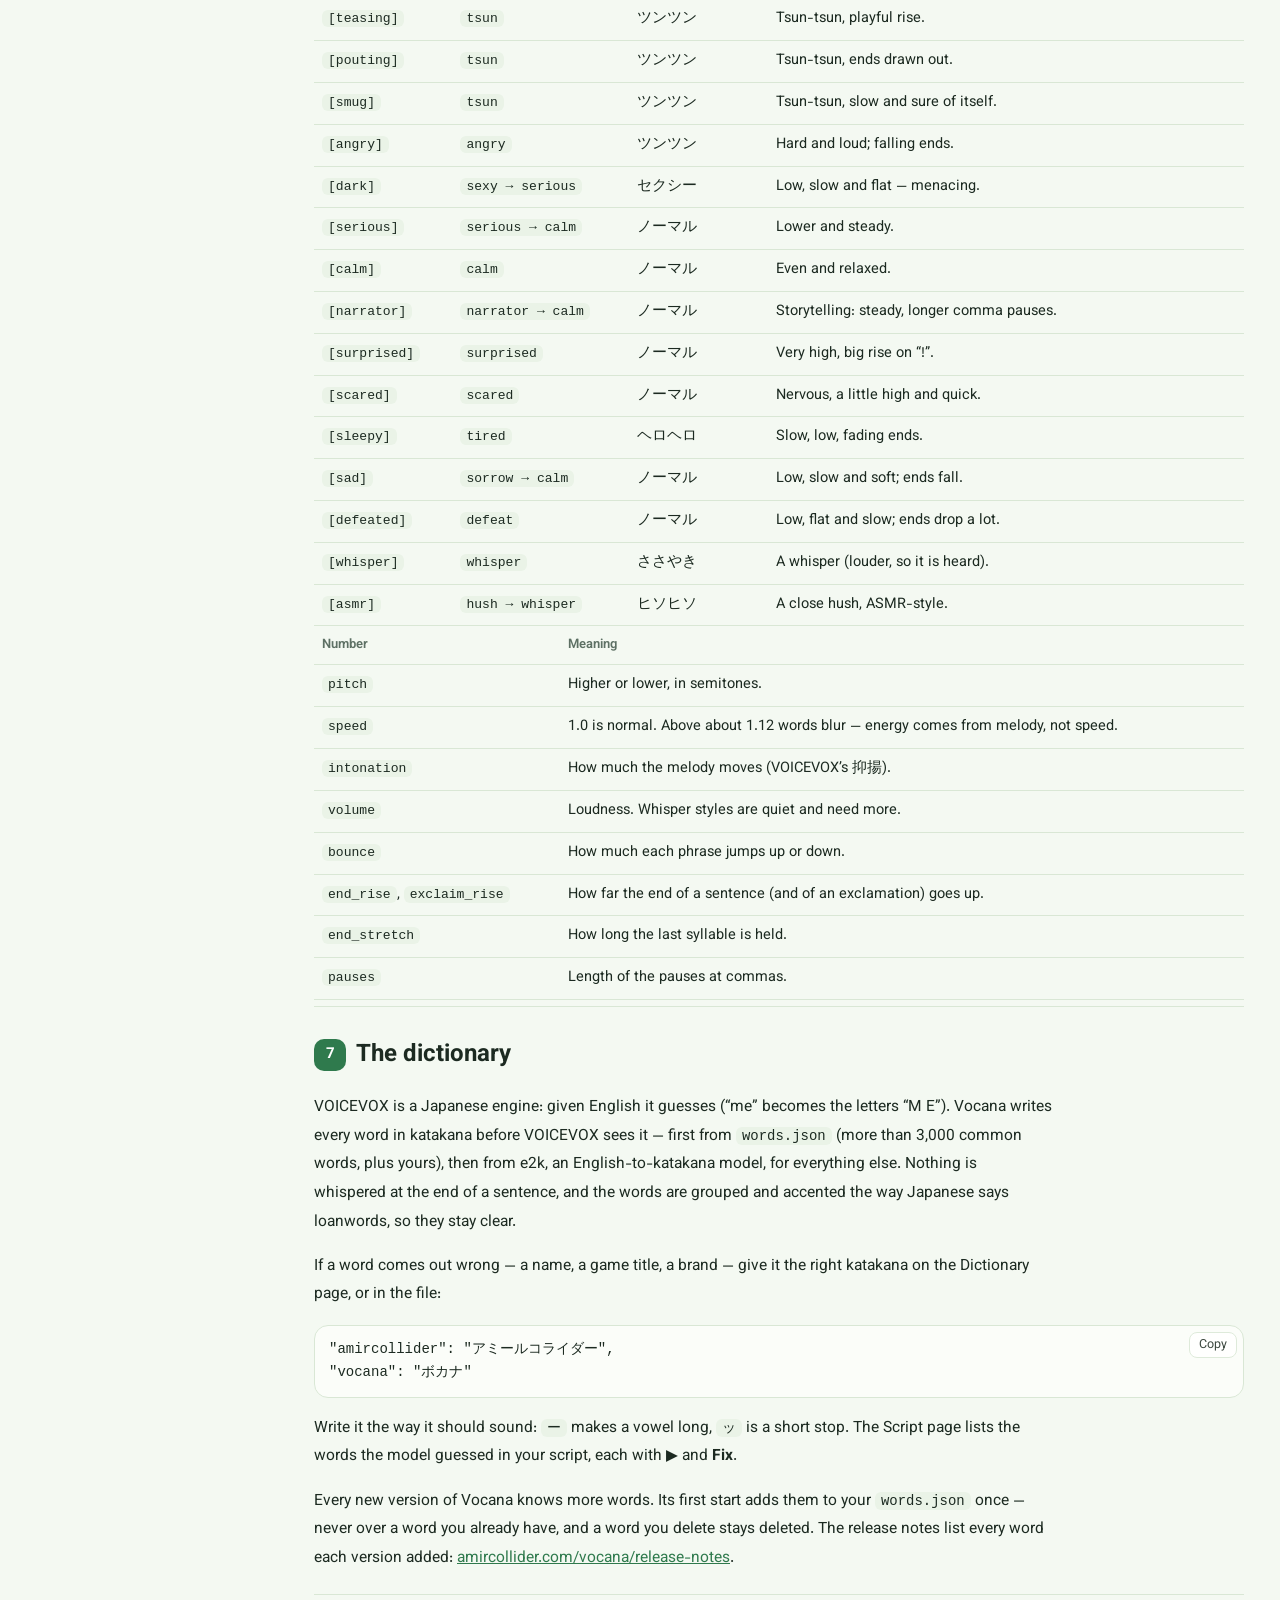
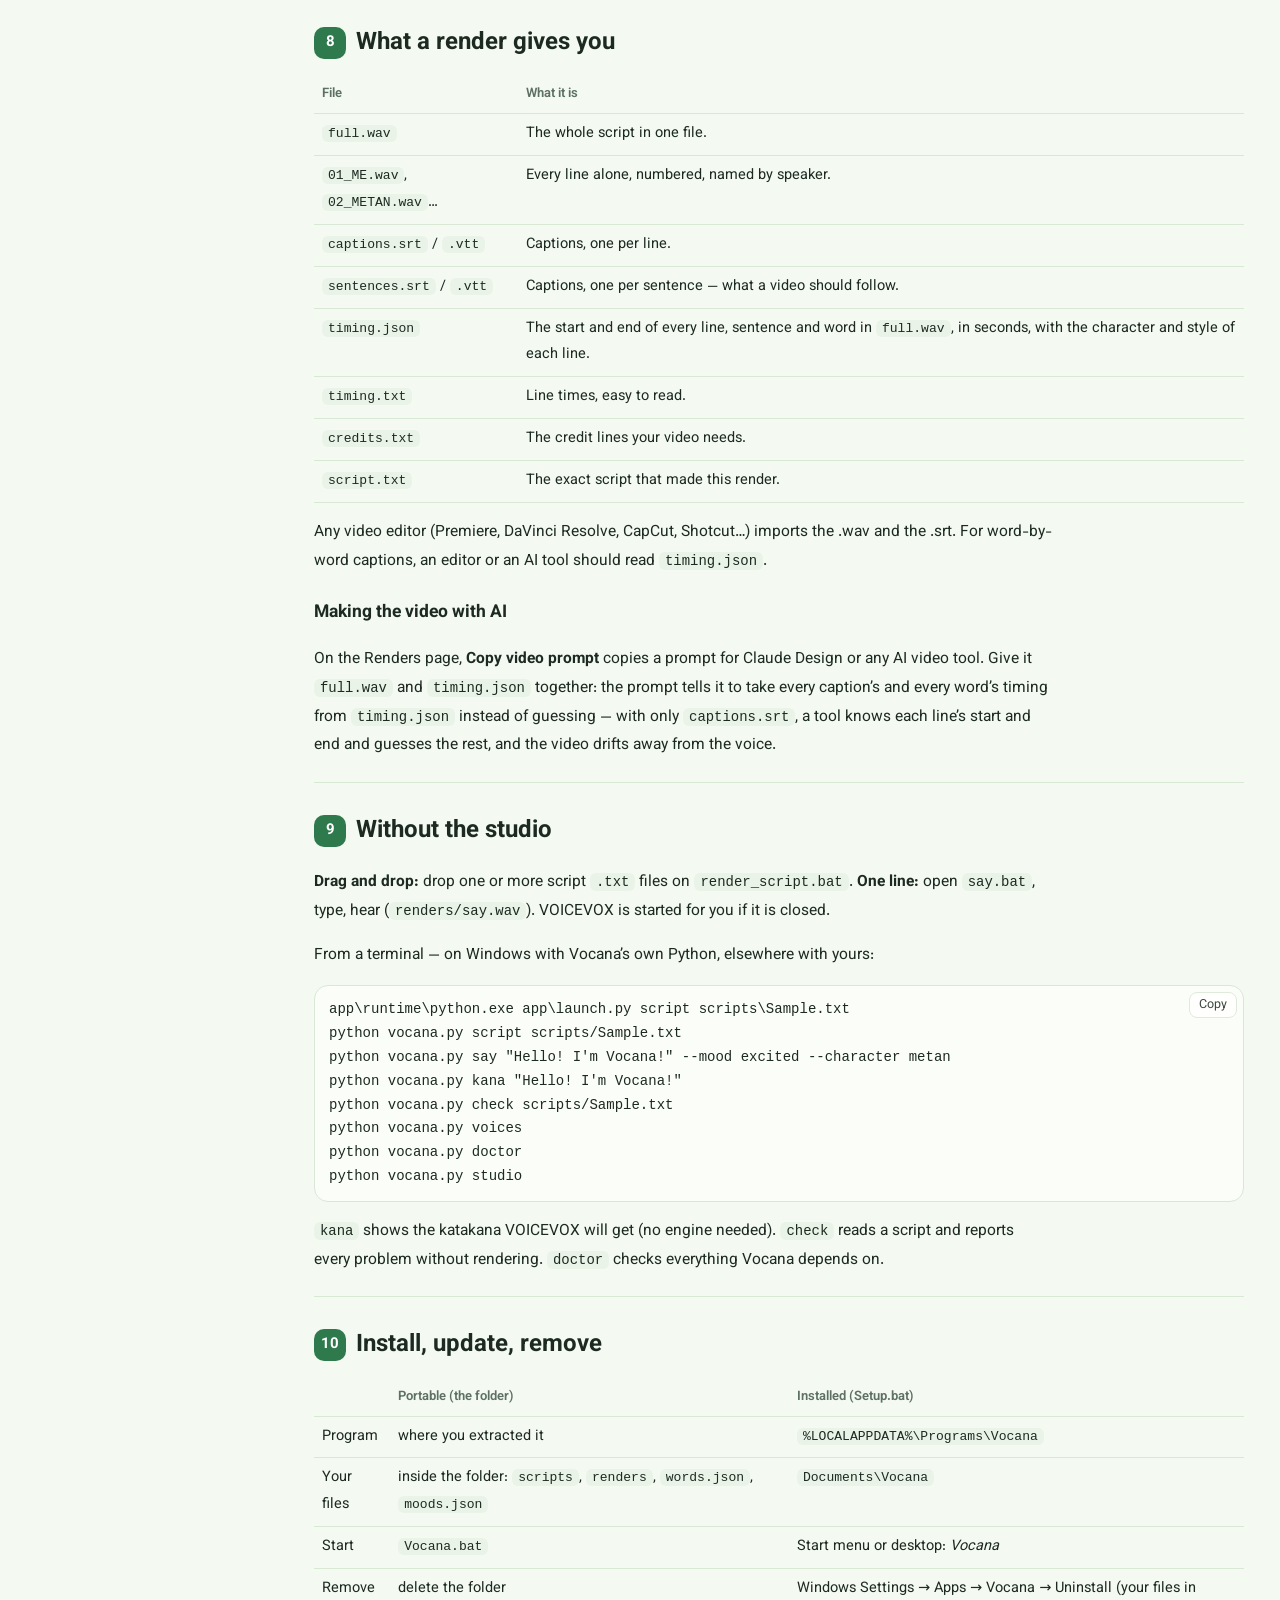
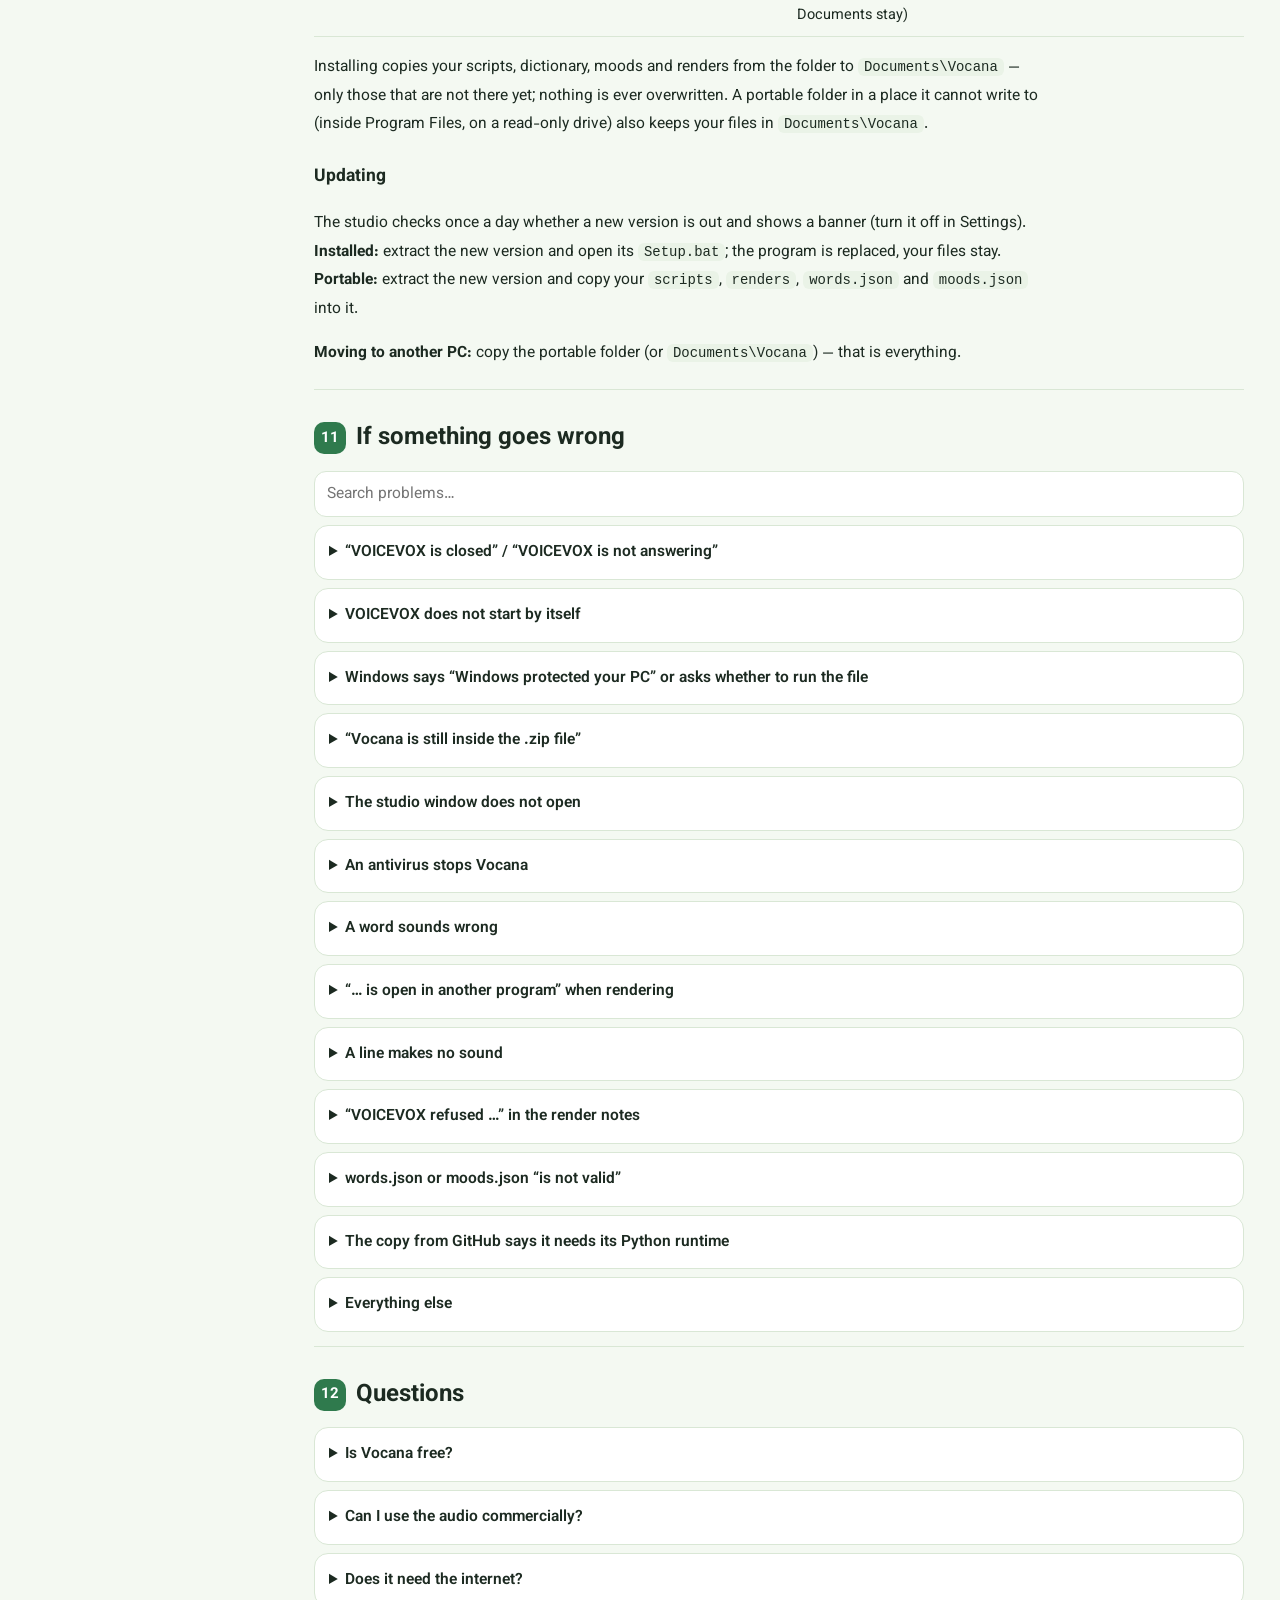
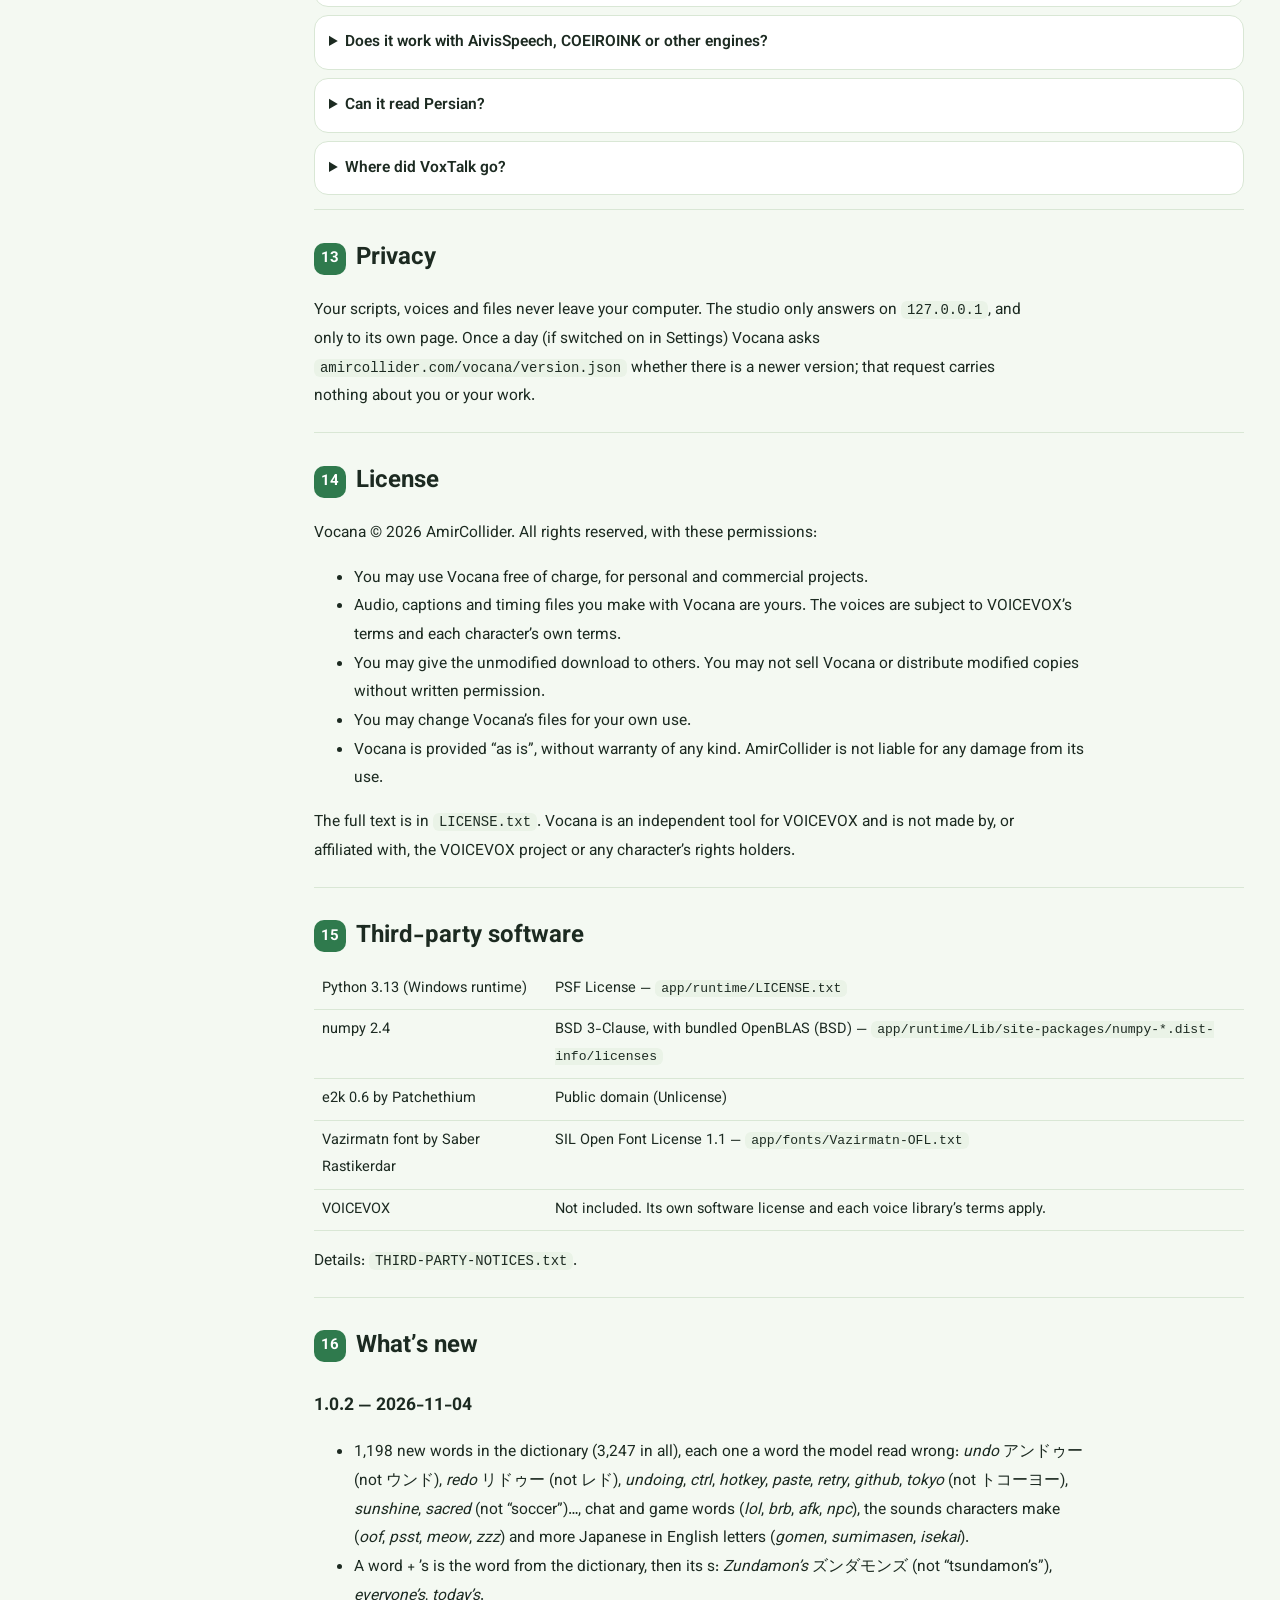
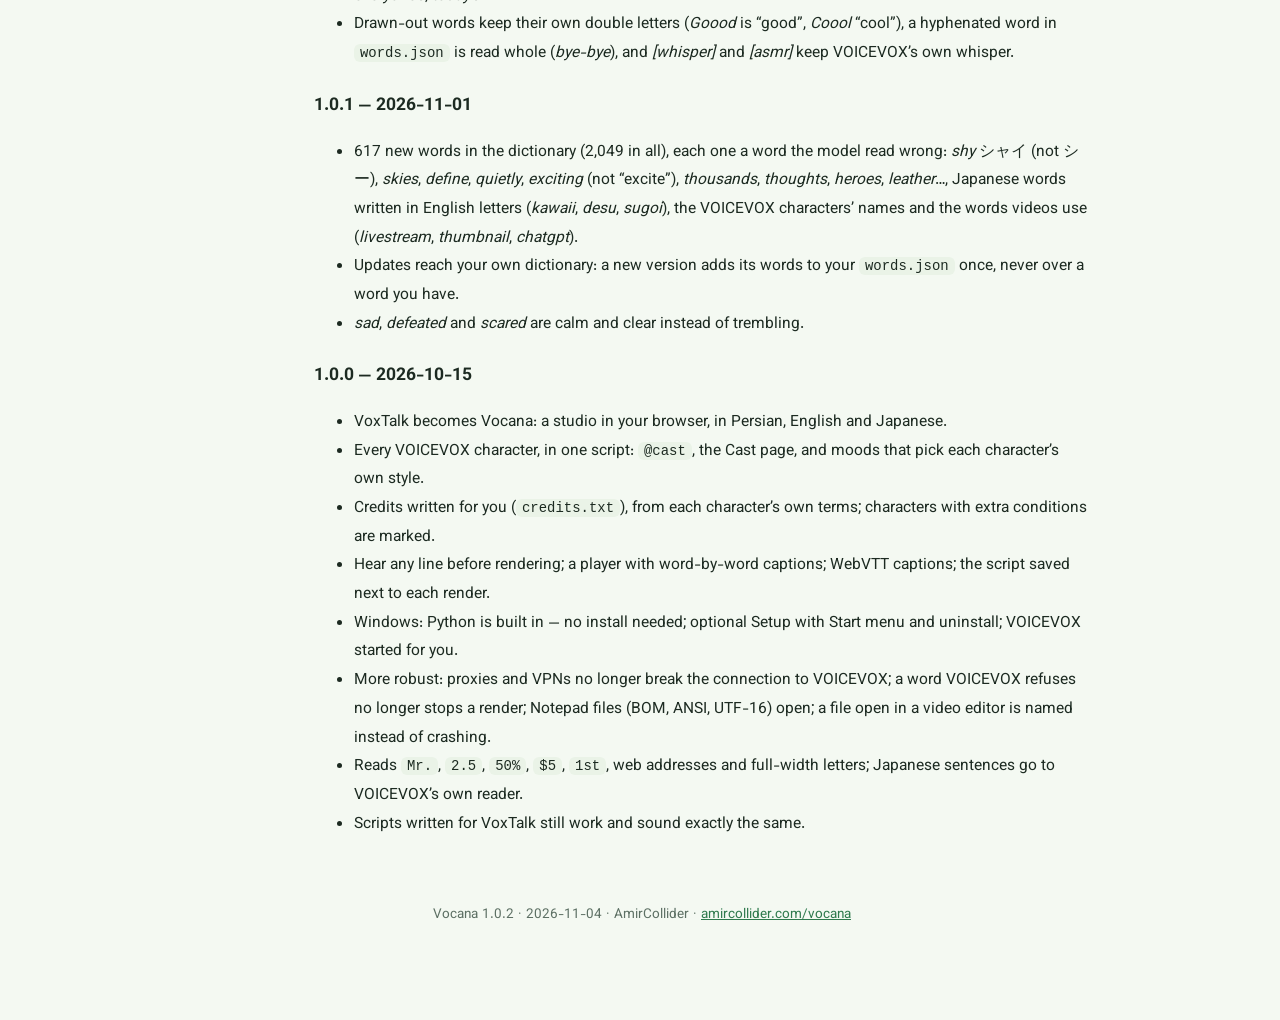
==== commit efea89df: "Add files via upload" ====
--- a/Guide.html
+++ b/Guide.html
@@ -153,7 +153,7 @@
     <h1>Vocana</h1>
     <p class="tag">انگلیسی ساده بنویسید، با هر صدای VOICEVOX بشنوید.</p>
     <p>اسکریپت خود را به انگلیسی معمولی بنویسید. Vocana هر کلمه را همان‌طور که یک صدای ژاپنی می‌تواند بگوید به کاتاکانا تبدیل می‌کند، ملودی را برای حال‌وهوایی که خواسته‌اید شکل می‌دهد و صدا، زیرنویس و زمان‌بندی کلمه‌به‌کلمه را برای ویدیوی شما تحویل می‌دهد — با همه‌ی شخصیت‌های VOICEVOX، نه فقط یکی.</p>
-    <p class="meta">نسخه‌ی <span class="ltr">1.0.1</span> · <span class="ltr">2026-11-01</span> · ساخته‌ی AmirCollider · <a href="https://amircollider.com/vocana">amircollider.com/vocana</a></p>
+    <p class="meta">نسخه‌ی <span class="ltr">1.0.2</span> · <span class="ltr">2026-11-04</span> · ساخته‌ی AmirCollider · <a href="https://amircollider.com/vocana">amircollider.com/vocana</a></p>
     <div class="chips"><span class="chip">رایگان</span><span class="chip">ویندوز · مک · لینوکس</span><span class="chip">بدون اینترنت</span><span class="chip">فارسی · English · 日本語</span></div>
   </div>
 </div>
@@ -268,7 +268,7 @@
 
 <section id="fa-words" data-anchor="words">
   <h2><span class="n">۷</span>واژه‌نامه</h2>
-  <p>VOICEVOX یک موتور ژاپنی است: به انگلیسی که می‌رسد حدس می‌زند («me» می‌شود حرف‌های «M E»). Vocana پیش از آن‌که VOICEVOX چیزی ببیند هر کلمه را به کاتاکانا می‌نویسد — اول از <code>words.json</code> (بیش از ۲۰۰۰ کلمه‌ی پرکاربرد، به‌علاوه‌ی کلمه‌های خودتان)، بعد برای بقیه از e2k که یک مدل تبدیل انگلیسی به کاتاکاناست. آخر جمله هیچ واکه‌ای پچ‌پچی نمی‌شود، و کلمه‌ها همان‌طور که ژاپنی‌ها کلمه‌های قرضی را می‌گویند گروه‌بندی و تکیه‌گذاری می‌شوند، پس واضح می‌مانند.</p>
+  <p>VOICEVOX یک موتور ژاپنی است: به انگلیسی که می‌رسد حدس می‌زند («me» می‌شود حرف‌های «M E»). Vocana پیش از آن‌که VOICEVOX چیزی ببیند هر کلمه را به کاتاکانا می‌نویسد — اول از <code>words.json</code> (بیش از ۳۰۰۰ کلمه‌ی پرکاربرد، به‌علاوه‌ی کلمه‌های خودتان)، بعد برای بقیه از e2k که یک مدل تبدیل انگلیسی به کاتاکاناست. آخر جمله هیچ واکه‌ای پچ‌پچی نمی‌شود، و کلمه‌ها همان‌طور که ژاپنی‌ها کلمه‌های قرضی را می‌گویند گروه‌بندی و تکیه‌گذاری می‌شوند، پس واضح می‌مانند.</p>
   <p>اگر کلمه‌ای اشتباه درآمد — یک اسم، نام یک بازی، یک برند — در صفحه‌ی واژه‌نامه یا در خود فایل کاتاکانای درستش را بدهید:</p>
 <pre>"amircollider": "アミールコライダー",
 "vocana": "ボカナ"</pre>
@@ -385,6 +385,12 @@
 
 <section id="fa-changelog" data-anchor="changelog">
   <h2><span class="n">۱۶</span>تازه‌ها</h2>
+  <h3><span class="ltr">1.0.2</span> — <span class="ltr">2026-11-04</span></h3>
+  <ul>
+    <li>۱۱۹۸ کلمه‌ی تازه در واژه‌نامه (روی هم ۳۲۴۷ کلمه)، همه کلمه‌هایی که مدل اشتباه می‌خواند: <i>undo</i> «آندو» (نه «اوندو»)، <i>redo</i> «ری‌دو» (نه «رِدو»)، <i>undoing</i>، <i>ctrl</i>، <i>hotkey</i>، <i>paste</i>، <i>retry</i>، <i>github</i>، <i>tokyo</i>، <i>sunshine</i>، <i>sacred</i> (نه «فوتبال»)…؛ کلمه‌های چت و بازی (<i>lol</i>، <i>brb</i>، <i>afk</i>، <i>npc</i>)، صداهایی که کاراکترها درمی‌آورند (<i>oof</i>، <i>psst</i>، <i>meow</i>، <i>zzz</i>) و ژاپنیِ بیشتری با حروف انگلیسی (<i>gomen</i>، <i>sumimasen</i>، <i>isekai</i>).</li>
+    <li>کلمه‌ای که ’s گرفته، همان کلمه‌ی واژه‌نامه است و بعد s: <i>Zundamon’s</i> «زونداموندز» (نه «سونداموندز»)، <i>everyone’s</i>، <i>today’s</i>.</li>
+    <li>کلمه‌های کشیده حرف دوتایی خودشان را نگه می‌دارند (<i>Goood</i> یعنی good و <i>Coool</i> یعنی cool)، کلمه‌ی خط‌تیره‌دار <code>words.json</code> یکجا خوانده می‌شود (<i>bye-bye</i>) و <i>[whisper]</i> و <i>[asmr]</i> پچ‌پچ خود VOICEVOX را نگه می‌دارند.</li>
+  </ul>
   <h3><span class="ltr">1.0.1</span> — <span class="ltr">2026-11-01</span></h3>
   <ul>
     <li>۶۱۷ کلمه‌ی تازه در واژه‌نامه (روی هم ۲۰۴۹ کلمه)، همه کلمه‌هایی که مدل اشتباه می‌خواند: <i>shy</i> شای (نه «شی»)، <i>skies</i>، <i>define</i>، <i>quietly</i>، <i>exciting</i> (نه «excite»)، <i>thousands</i>، <i>thoughts</i>، <i>heroes</i>، <i>leather</i>…؛ کلمه‌های ژاپنی که با حروف انگلیسی نوشته می‌شوند (<i>kawaii</i>، <i>desu</i>، <i>sugoi</i>)، نام کاراکترهای VOICEVOX و کلمه‌های رایج ویدیو (<i>livestream</i>، <i>thumbnail</i>، <i>chatgpt</i>).</li>
@@ -412,7 +418,7 @@
     <h1>Vocana</h1>
     <p class="tag">Plain English, any VOICEVOX voice.</p>
     <p>Write a script in normal English. Vocana turns every word into katakana the way a Japanese voice can say it, shapes the melody for the mood you asked for, and gives you the voice, captions and word-by-word timing for your video — with every VOICEVOX character, not just one.</p>
-    <p class="meta">Version 1.0.1 · 2026-11-01 · by AmirCollider · <a href="https://amircollider.com/vocana">amircollider.com/vocana</a></p>
+    <p class="meta">Version 1.0.2 · 2026-11-04 · by AmirCollider · <a href="https://amircollider.com/vocana">amircollider.com/vocana</a></p>
     <div class="chips"><span class="chip">Free</span><span class="chip">Windows · macOS · Linux</span><span class="chip">Works offline</span><span class="chip">فارسی · English · 日本語</span></div>
   </div>
 </div>
@@ -527,7 +533,7 @@
 
 <section id="en-words" data-anchor="words">
   <h2><span class="n">7</span>The dictionary</h2>
-  <p>VOICEVOX is a Japanese engine: given English it guesses (“me” becomes the letters “M E”). Vocana writes every word in katakana before VOICEVOX sees it — first from <code>words.json</code> (more than 2,000 common words, plus yours), then from e2k, an English-to-katakana model, for everything else. Nothing is whispered at the end of a sentence, and the words are grouped and accented the way Japanese says loanwords, so they stay clear.</p>
+  <p>VOICEVOX is a Japanese engine: given English it guesses (“me” becomes the letters “M E”). Vocana writes every word in katakana before VOICEVOX sees it — first from <code>words.json</code> (more than 3,000 common words, plus yours), then from e2k, an English-to-katakana model, for everything else. Nothing is whispered at the end of a sentence, and the words are grouped and accented the way Japanese says loanwords, so they stay clear.</p>
   <p>If a word comes out wrong — a name, a game title, a brand — give it the right katakana on the Dictionary page, or in the file:</p>
 <pre>"amircollider": "アミールコライダー",
 "vocana": "ボカナ"</pre>
@@ -644,6 +650,12 @@
 
 <section id="en-changelog" data-anchor="changelog">
   <h2><span class="n">16</span>What’s new</h2>
+  <h3>1.0.2 — 2026-11-04</h3>
+  <ul>
+    <li>1,198 new words in the dictionary (3,247 in all), each one a word the model read wrong: <i>undo</i> アンドゥー (not ウンド), <i>redo</i> リドゥー (not レド), <i>undoing</i>, <i>ctrl</i>, <i>hotkey</i>, <i>paste</i>, <i>retry</i>, <i>github</i>, <i>tokyo</i> (not トコーヨー), <i>sunshine</i>, <i>sacred</i> (not “soccer”)…, chat and game words (<i>lol</i>, <i>brb</i>, <i>afk</i>, <i>npc</i>), the sounds characters make (<i>oof</i>, <i>psst</i>, <i>meow</i>, <i>zzz</i>) and more Japanese in English letters (<i>gomen</i>, <i>sumimasen</i>, <i>isekai</i>).</li>
+    <li>A word + ’s is the word from the dictionary, then its s: <i>Zundamon’s</i> ズンダモンズ (not “tsundamon’s”), <i>everyone’s</i>, <i>today’s</i>.</li>
+    <li>Drawn-out words keep their own double letters (<i>Goood</i> is “good”, <i>Coool</i> “cool”), a hyphenated word in <code>words.json</code> is read whole (<i>bye-bye</i>), and <i>[whisper]</i> and <i>[asmr]</i> keep VOICEVOX’s own whisper.</li>
+  </ul>
   <h3>1.0.1 — 2026-11-01</h3>
   <ul>
     <li>617 new words in the dictionary (2,049 in all), each one a word the model read wrong: <i>shy</i> シャイ (not シー), <i>skies</i>, <i>define</i>, <i>quietly</i>, <i>exciting</i> (not “excite”), <i>thousands</i>, <i>thoughts</i>, <i>heroes</i>, <i>leather</i>…, Japanese words written in English letters (<i>kawaii</i>, <i>desu</i>, <i>sugoi</i>), the VOICEVOX characters’ names and the words videos use (<i>livestream</i>, <i>thumbnail</i>, <i>chatgpt</i>).</li>
@@ -671,7 +683,7 @@
     <h1>Vocana <small style="font-size:.5em;color:var(--mute)">ボカナ</small></h1>
     <p class="tag">英語を書くだけで、どの VOICEVOX ボイスでも。</p>
     <p>ふつうの英語で台本を書くと、Vocana がすべての単語を日本語の声が言えるカタカナに直し、指定したムードに合わせてメロディーを整え、音声・字幕・単語ごとのタイミングを動画用に書き出します。キャラクターは 1 人だけでなく、VOICEVOX の全員から選べます。</p>
-    <p class="meta">バージョン 1.0.1 · 2026-11-01 · AmirCollider 制作 · <a href="https://amircollider.com/vocana">amircollider.com/vocana</a></p>
+    <p class="meta">バージョン 1.0.2 · 2026-11-04 · AmirCollider 制作 · <a href="https://amircollider.com/vocana">amircollider.com/vocana</a></p>
     <div class="chips"><span class="chip">無料</span><span class="chip">Windows · macOS · Linux</span><span class="chip">オフラインで動作</span><span class="chip">فارسی · English · 日本語</span></div>
   </div>
 </div>
@@ -786,7 +798,7 @@
 
 <section id="ja-words" data-anchor="words">
   <h2><span class="n">7</span>辞書</h2>
-  <p>VOICEVOX は日本語のエンジンなので、英語を渡されると推測で読みます (「me」が「エム イー」になる)。Vocana は VOICEVOX に渡す前にすべての単語をカタカナにします。まず <code>words.json</code> (よく使う 2,000 語以上 + あなたの登録語)、残りは英語→カタカナ変換モデル e2k で。文末の母音が無声化されることもなく、外来語の言い方どおりにまとまりとアクセントをつけるので、はっきり聞こえます。</p>
+  <p>VOICEVOX は日本語のエンジンなので、英語を渡されると推測で読みます (「me」が「エム イー」になる)。Vocana は VOICEVOX に渡す前にすべての単語をカタカナにします。まず <code>words.json</code> (よく使う 3,000 語以上 + あなたの登録語)、残りは英語→カタカナ変換モデル e2k で。文末の母音が無声化されることもなく、外来語の言い方どおりにまとまりとアクセントをつけるので、はっきり聞こえます。</p>
   <p>名前・ゲームタイトル・ブランド名などがうまく読まれないときは、辞書ページかファイルで正しいカタカナを登録します:</p>
 <pre>"amircollider": "アミールコライダー",
 "vocana": "ボカナ"</pre>
@@ -903,6 +915,12 @@
 
 <section id="ja-changelog" data-anchor="changelog">
   <h2><span class="n">16</span>新機能</h2>
+  <h3>1.0.2 — 2026-11-04</h3>
+  <ul>
+    <li>辞書に 1,198 語を追加 (合計 3,247 語)。どれもモデルが読み間違えていた単語です: <i>undo</i> はアンドゥー (ウンドではなく)、<i>redo</i> はリドゥー (レドではなく)、<i>undoing</i>、<i>ctrl</i>、<i>hotkey</i>、<i>paste</i>、<i>retry</i>、<i>github</i>、<i>tokyo</i> (トコーヨーではなく)、<i>sunshine</i>、<i>sacred</i> (サッカーではなく) など。チャットやゲームの言葉 (<i>lol</i>、<i>brb</i>、<i>afk</i>、<i>npc</i>)、キャラクターの声 (<i>oof</i>、<i>psst</i>、<i>meow</i>、<i>zzz</i>)、ローマ字の日本語 (<i>gomen</i>、<i>sumimasen</i>、<i>isekai</i>) も。</li>
+    <li>’s の付いた単語は、辞書の単語のあとに s を読みます: <i>Zundamon’s</i> はズンダモンズ (ツンダモンズではなく)、<i>everyone’s</i>、<i>today’s</i>。</li>
+    <li>伸ばした単語は元の二重字を保ちます (<i>Goood</i> は good、<i>Coool</i> は cool)。<code>words.json</code> のハイフン付きの単語はそのまま読みます (<i>bye-bye</i>)。<i>[whisper]</i> と <i>[asmr]</i> は VOICEVOX 本来のささやき声のままです。</li>
+  </ul>
   <h3>1.0.1 — 2026-11-01</h3>
   <ul>
     <li>辞書に 617 語を追加 (合計 2,049 語)。どれもモデルが読み間違えていた単語です: <i>shy</i> はシャイ (シーではなく)、<i>skies</i>、<i>define</i>、<i>quietly</i>、<i>exciting</i> (「エキサイト」ではなく)、<i>thousands</i>、<i>thoughts</i>、<i>heroes</i>、<i>leather</i> など。ローマ字の日本語 (<i>kawaii</i>、<i>desu</i>、<i>sugoi</i>)、VOICEVOX キャラクターの名前、動画でよく使う単語 (<i>livestream</i>、<i>thumbnail</i>、<i>chatgpt</i>) も。</li>
@@ -923,7 +941,7 @@
 </section>
 
 </div>
-<p class="foot">Vocana 1.0.1 · 2026-11-01 · AmirCollider · <a href="https://amircollider.com/vocana">amircollider.com/vocana</a></p>
+<p class="foot">Vocana 1.0.2 · 2026-11-04 · AmirCollider · <a href="https://amircollider.com/vocana">amircollider.com/vocana</a></p>
 </main>
 </div>
 <script>
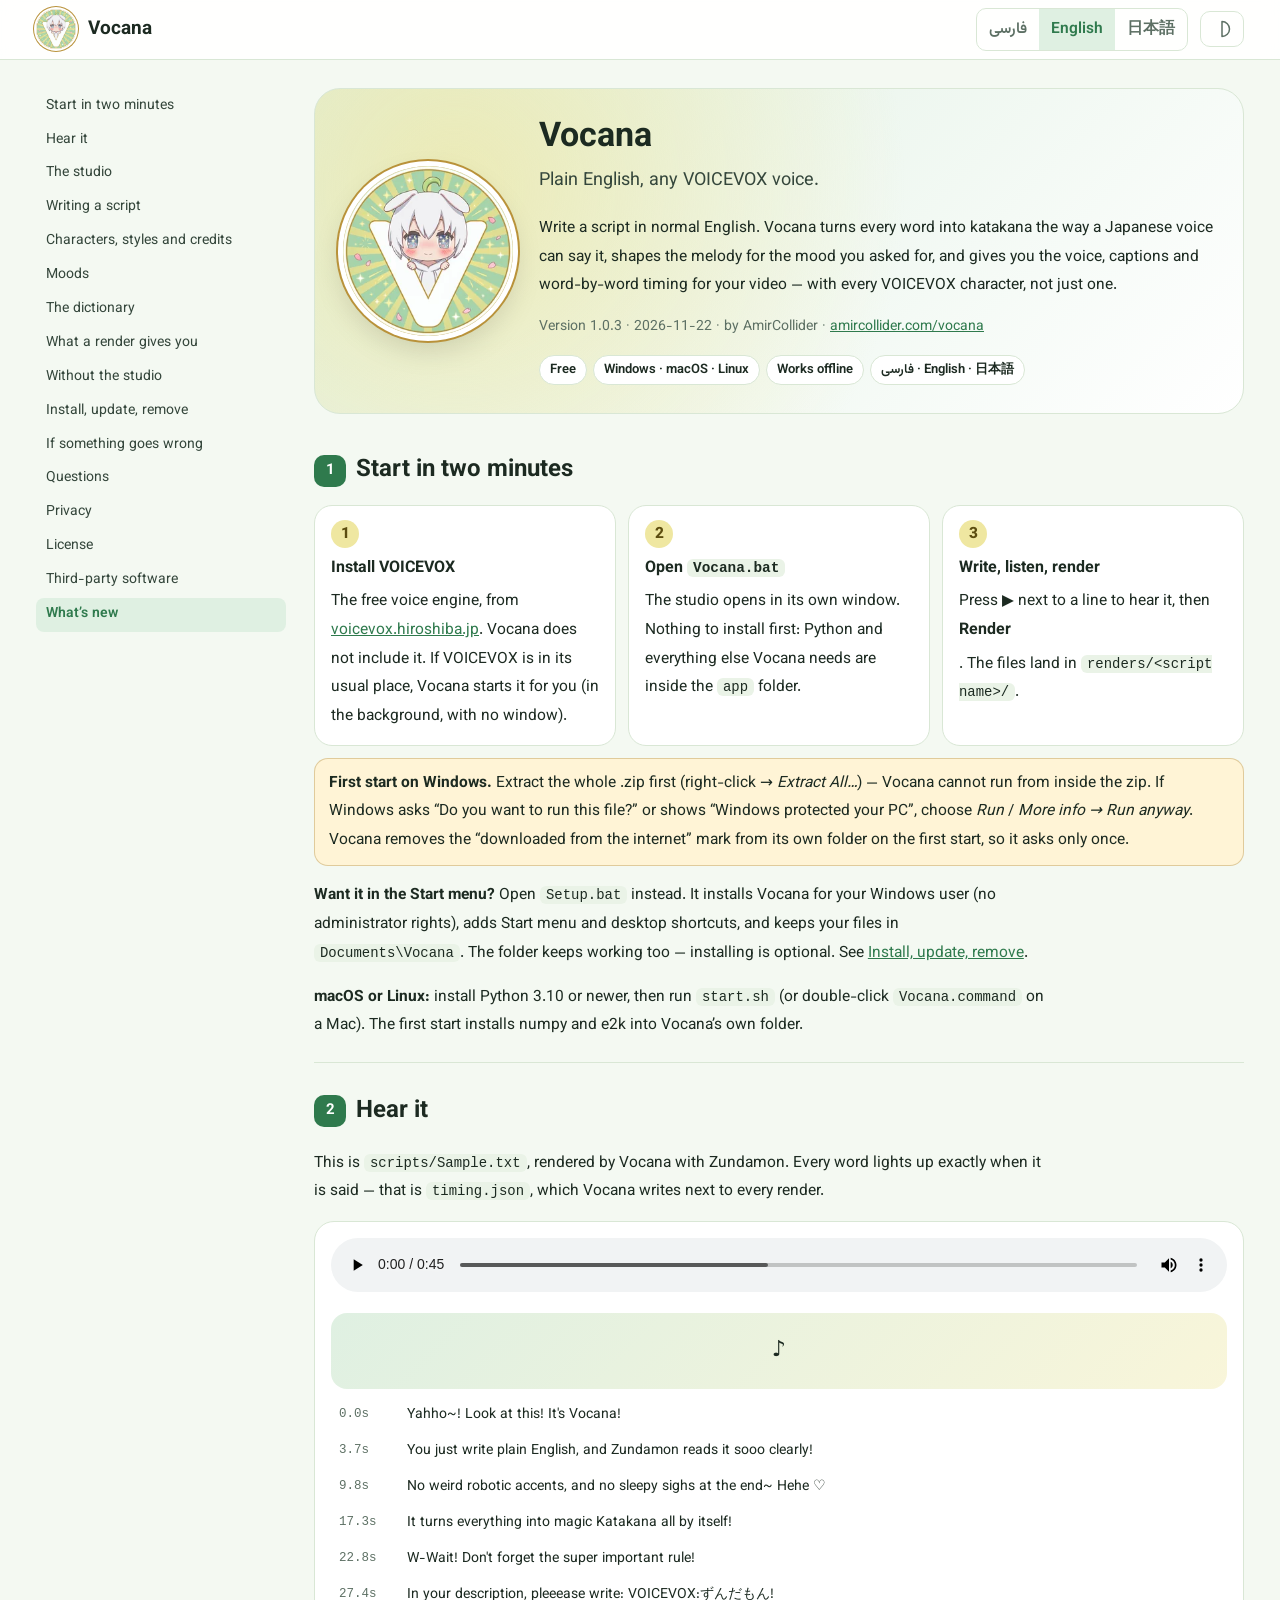
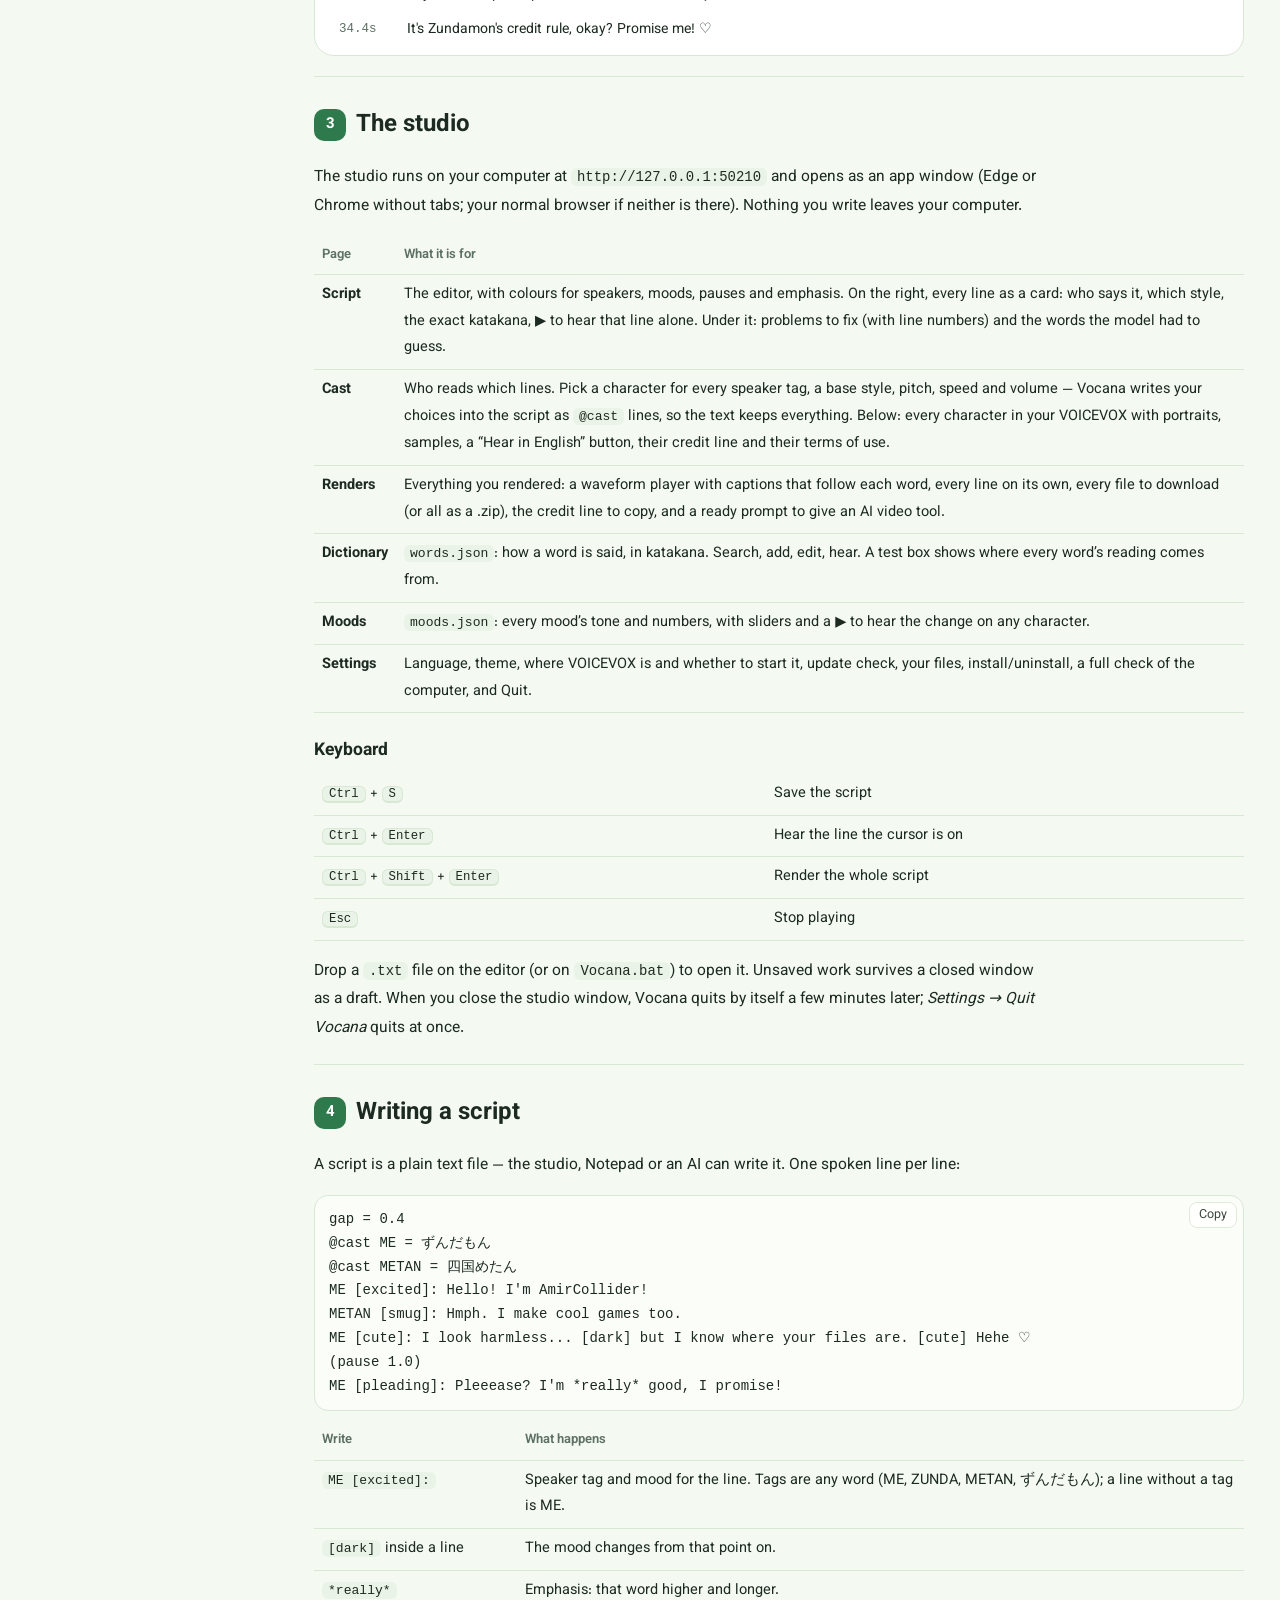
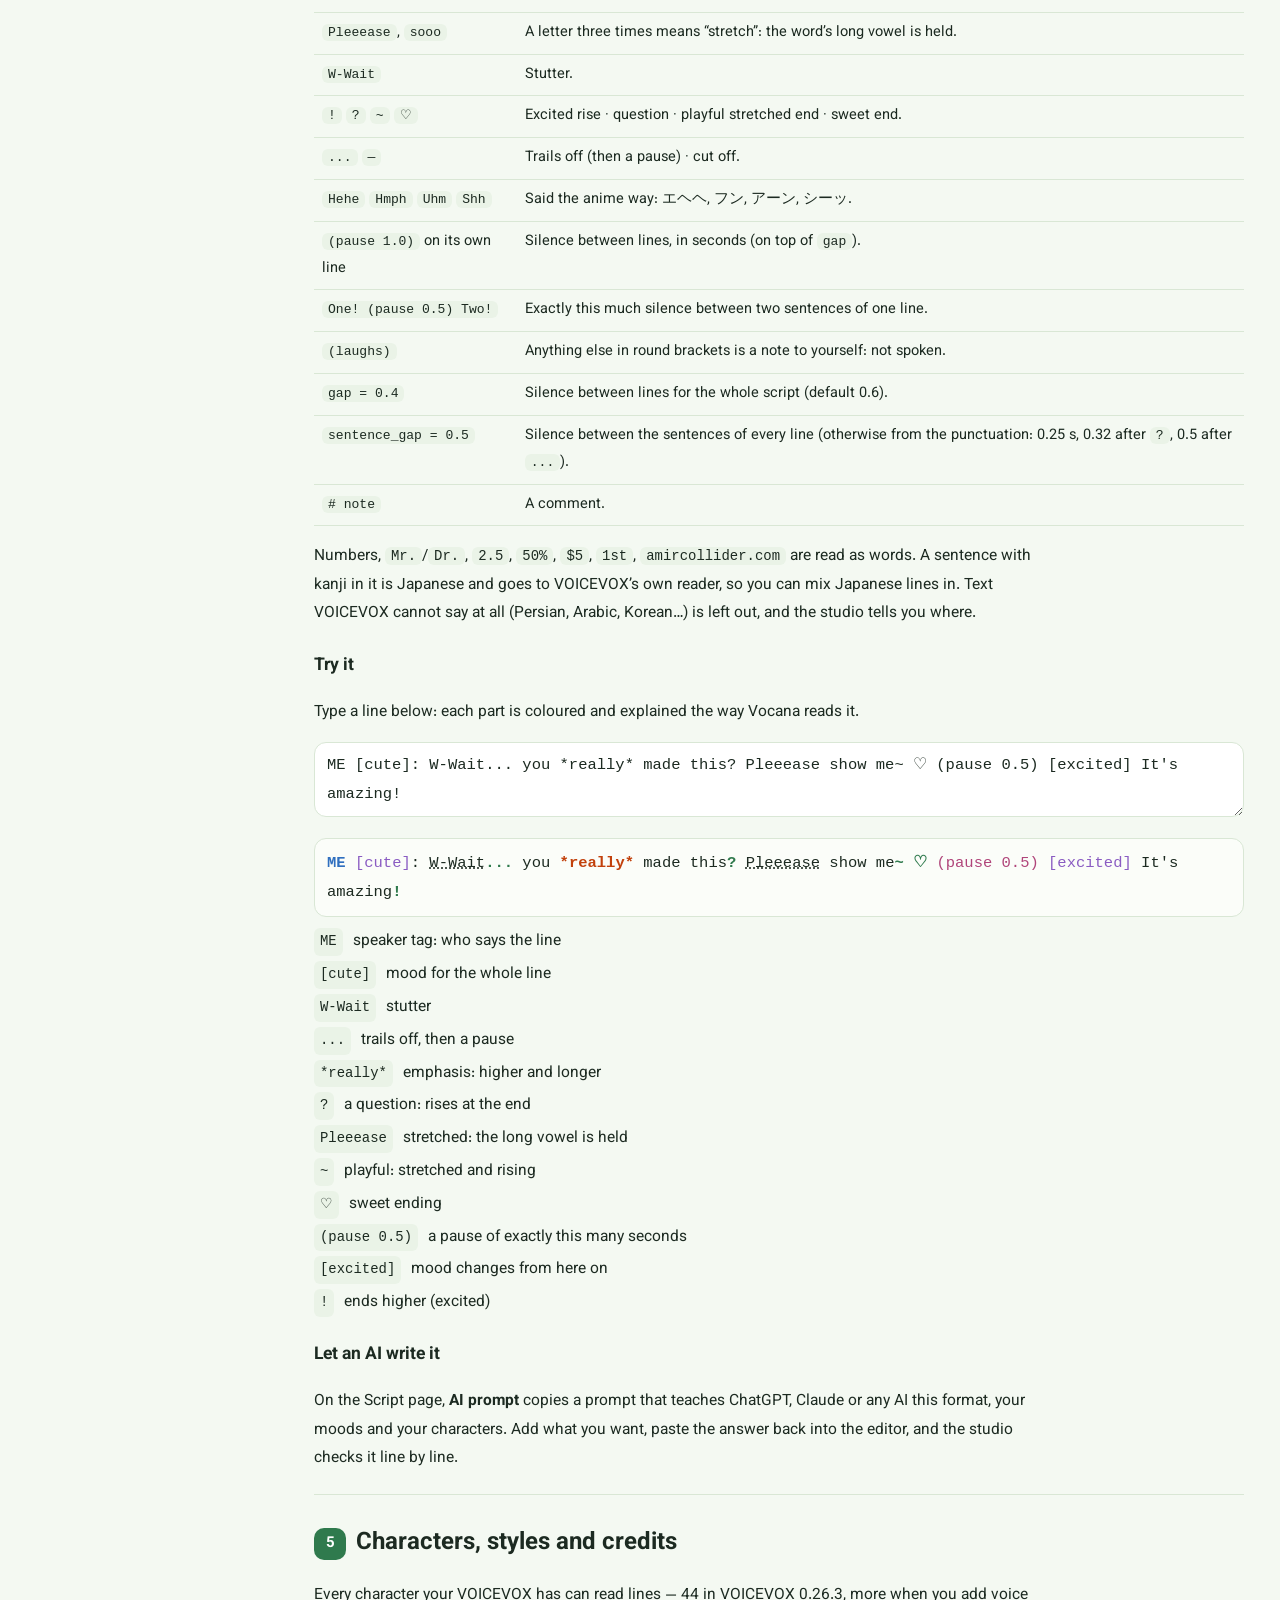
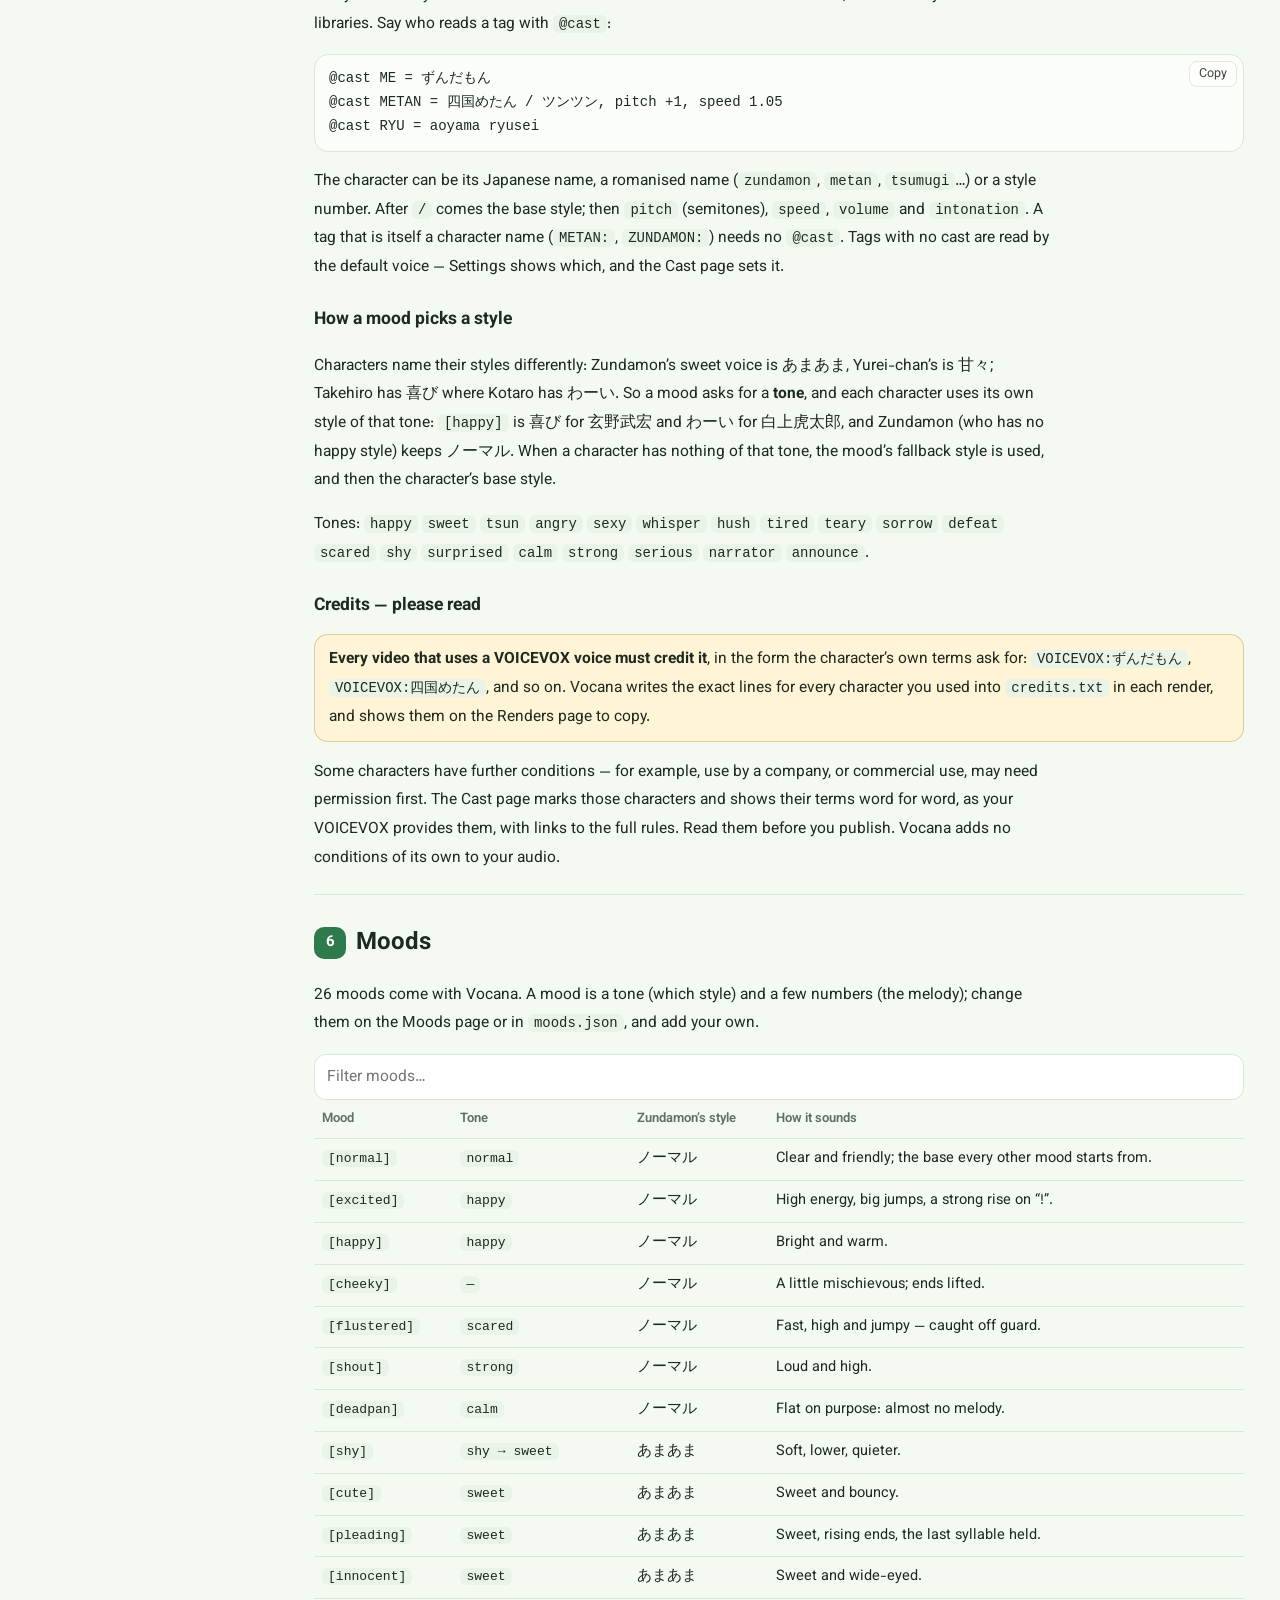
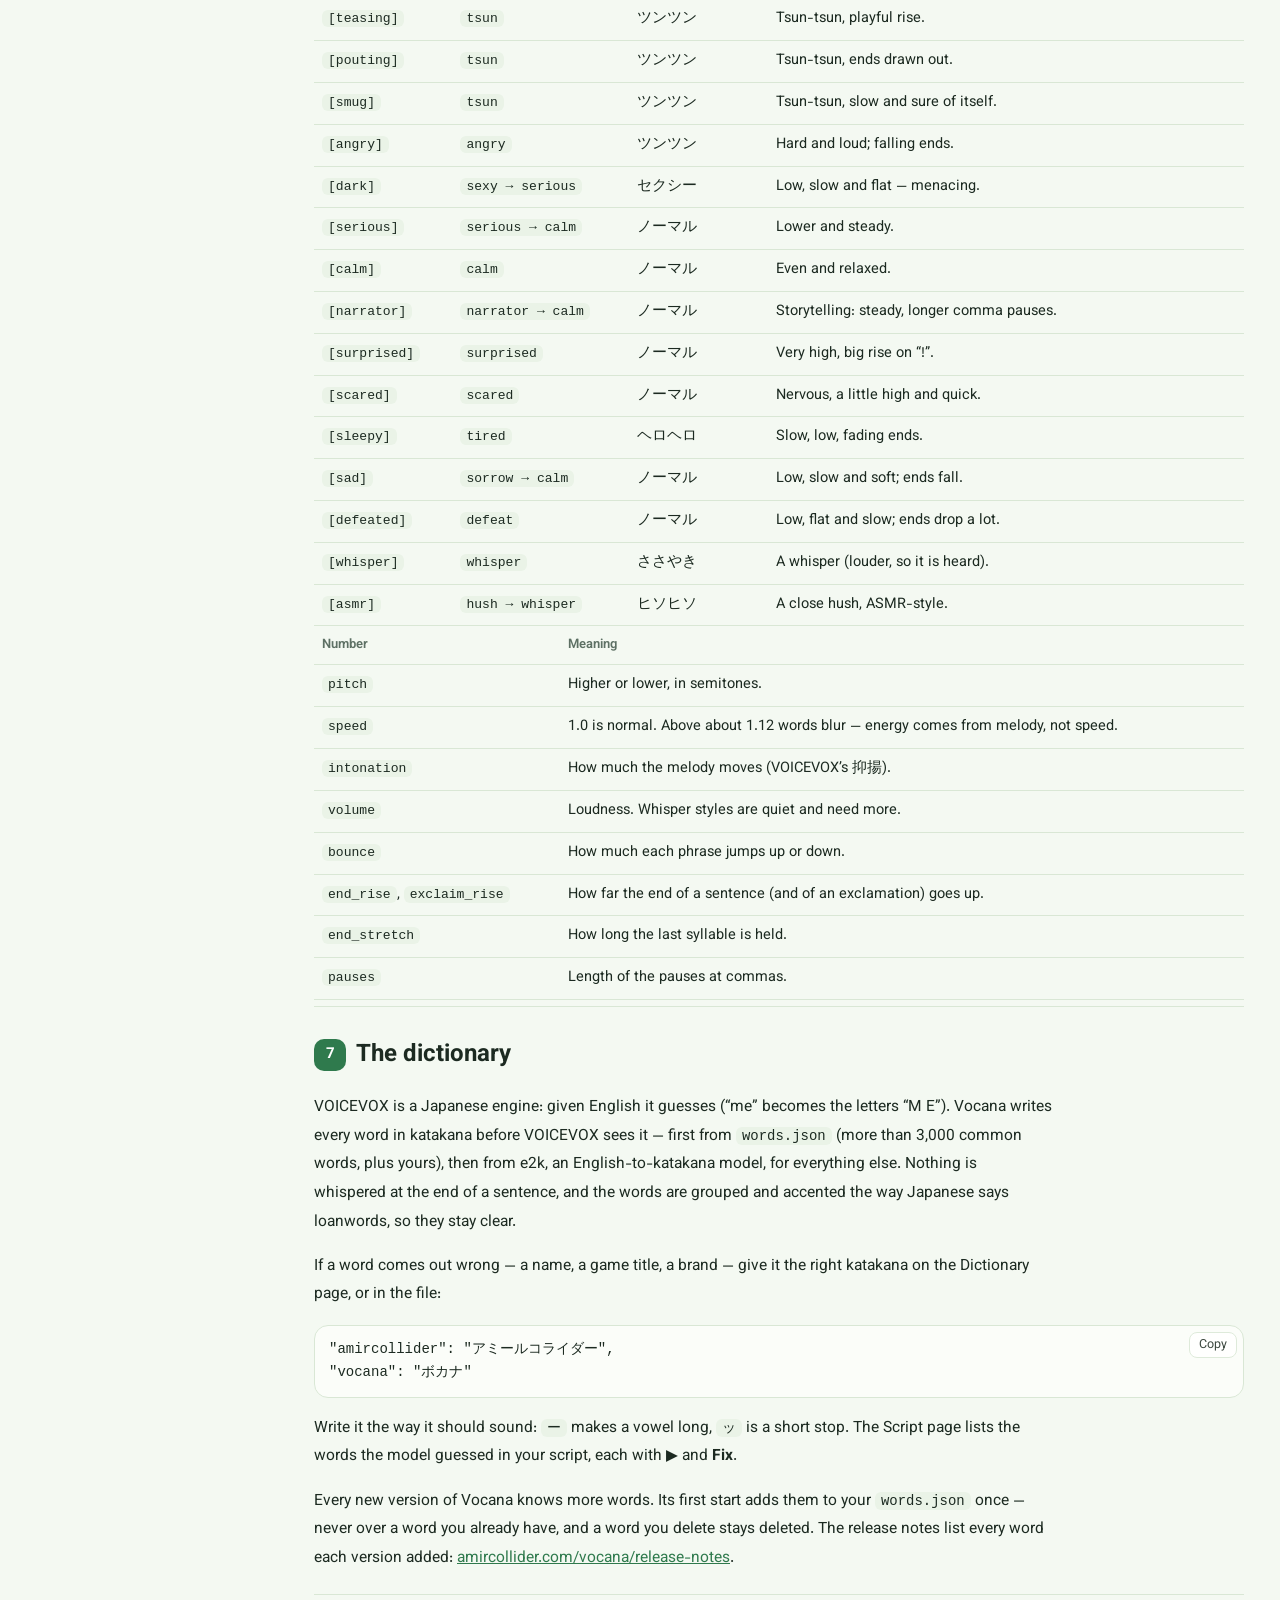
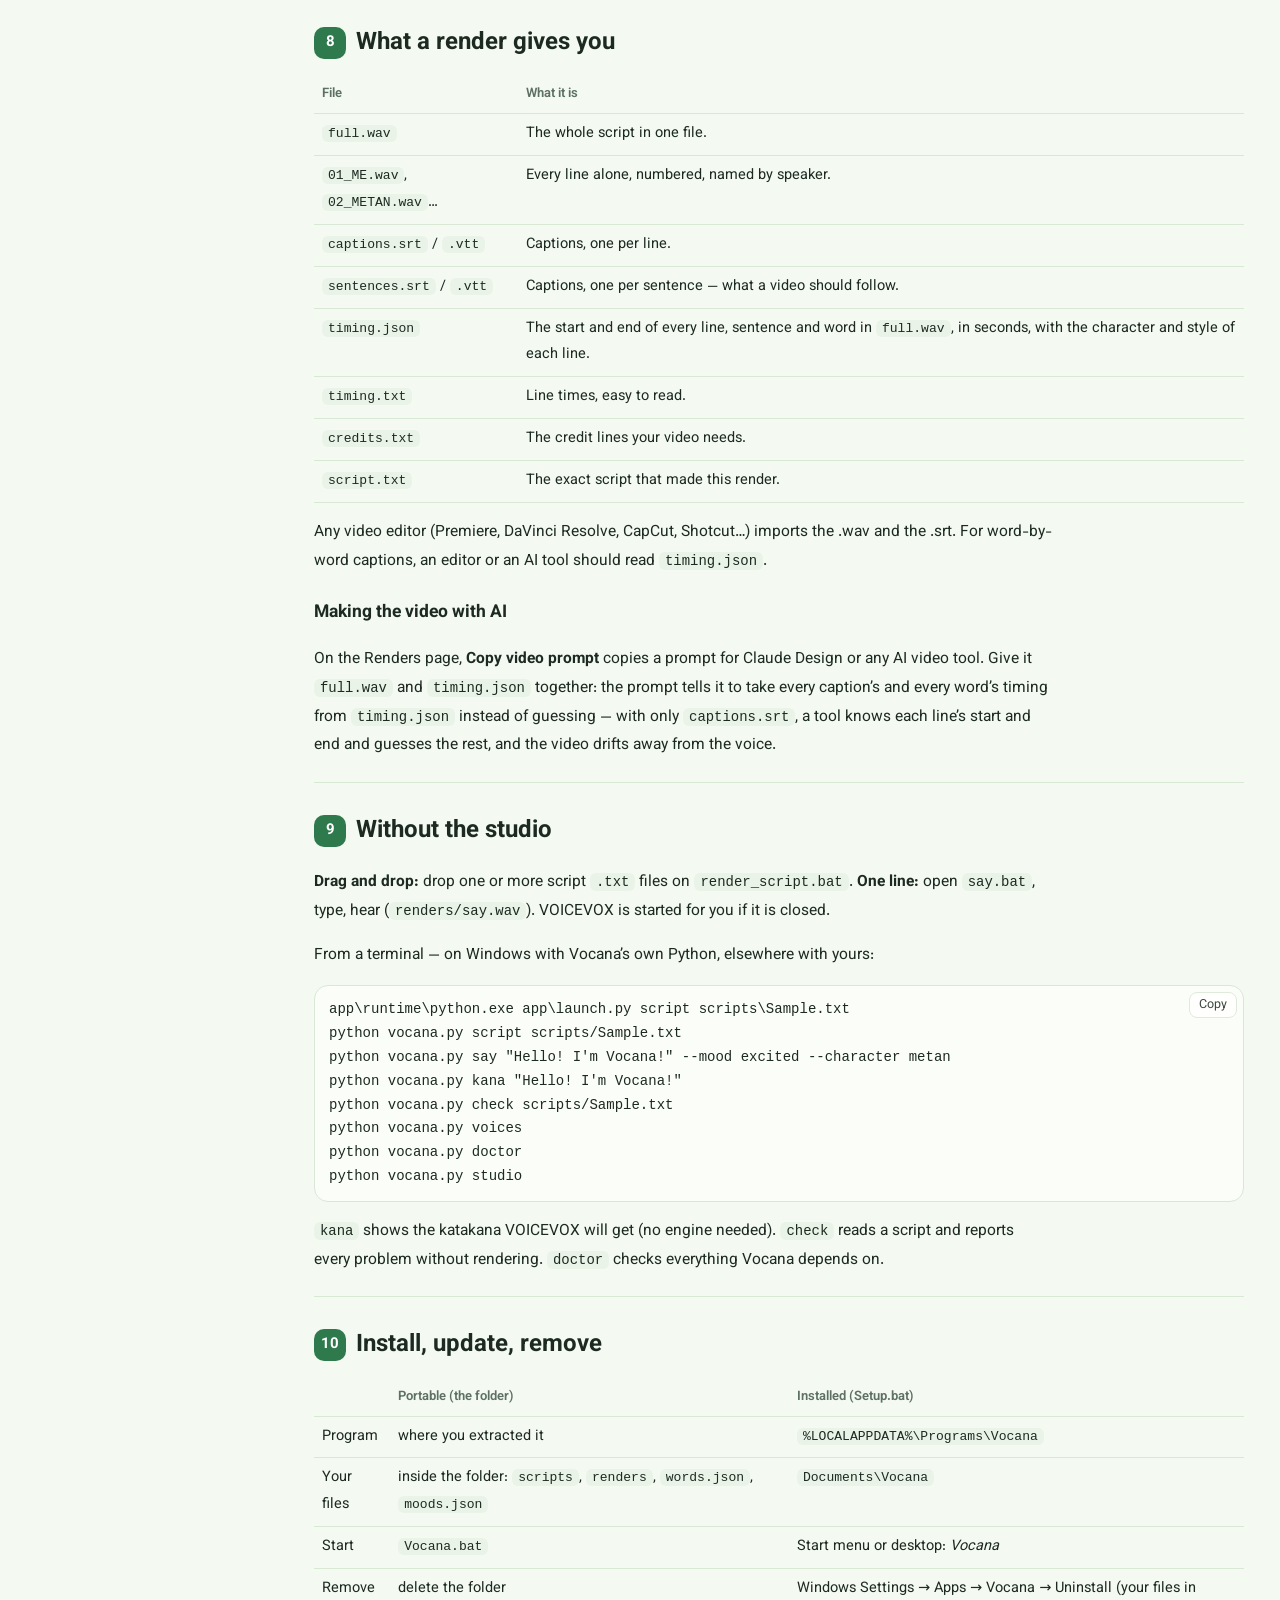
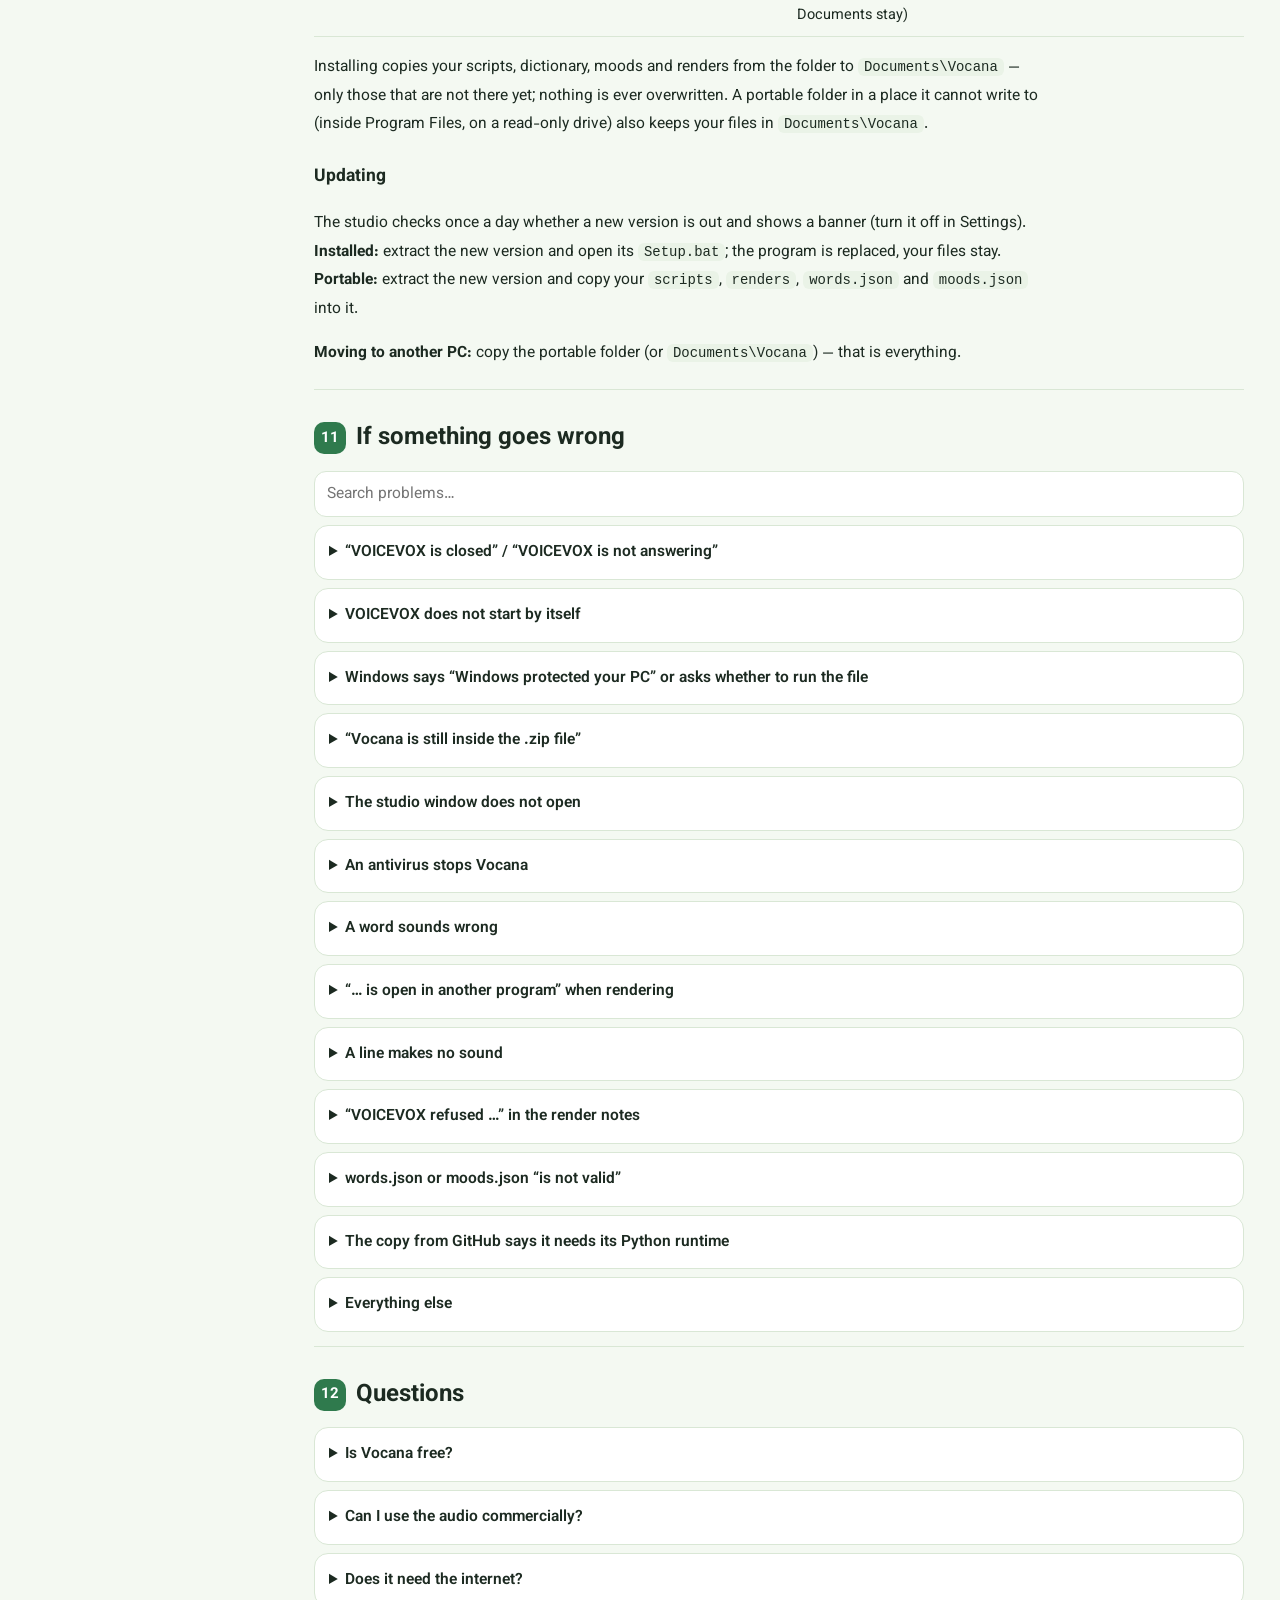
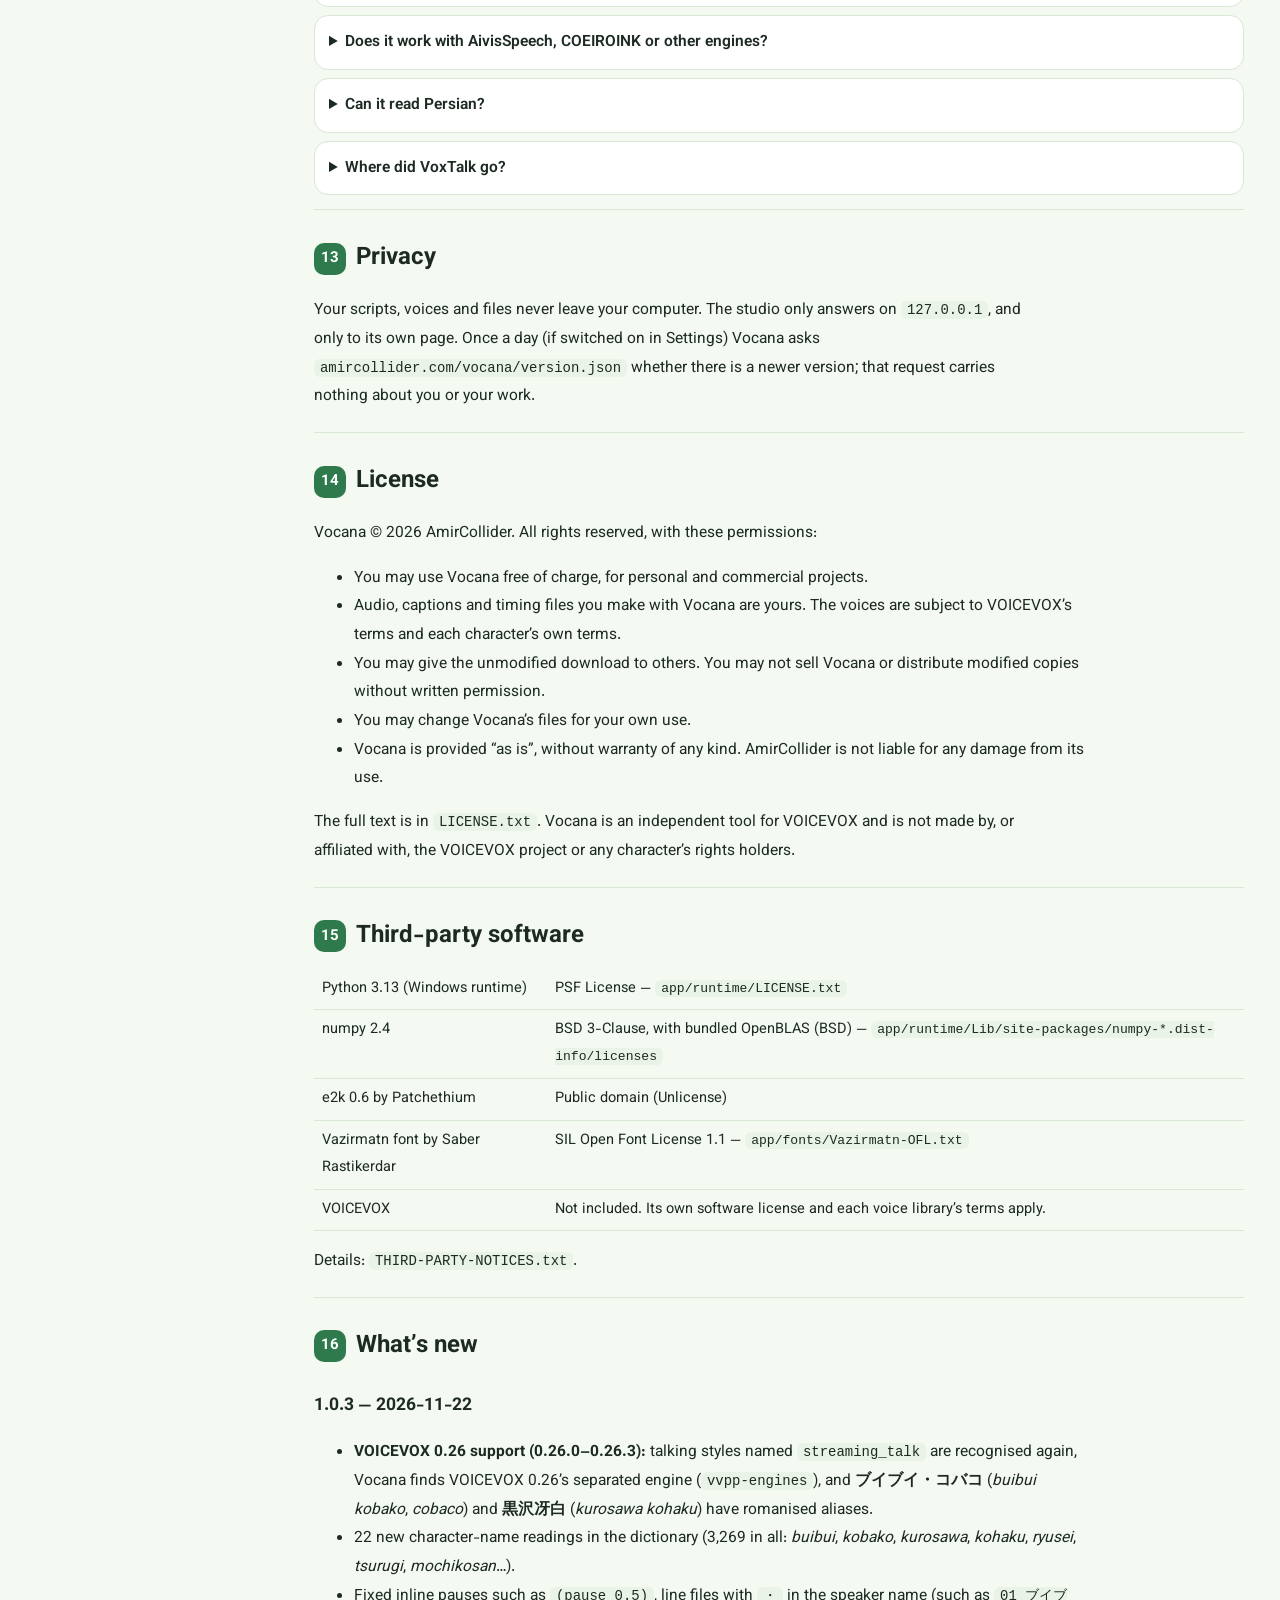
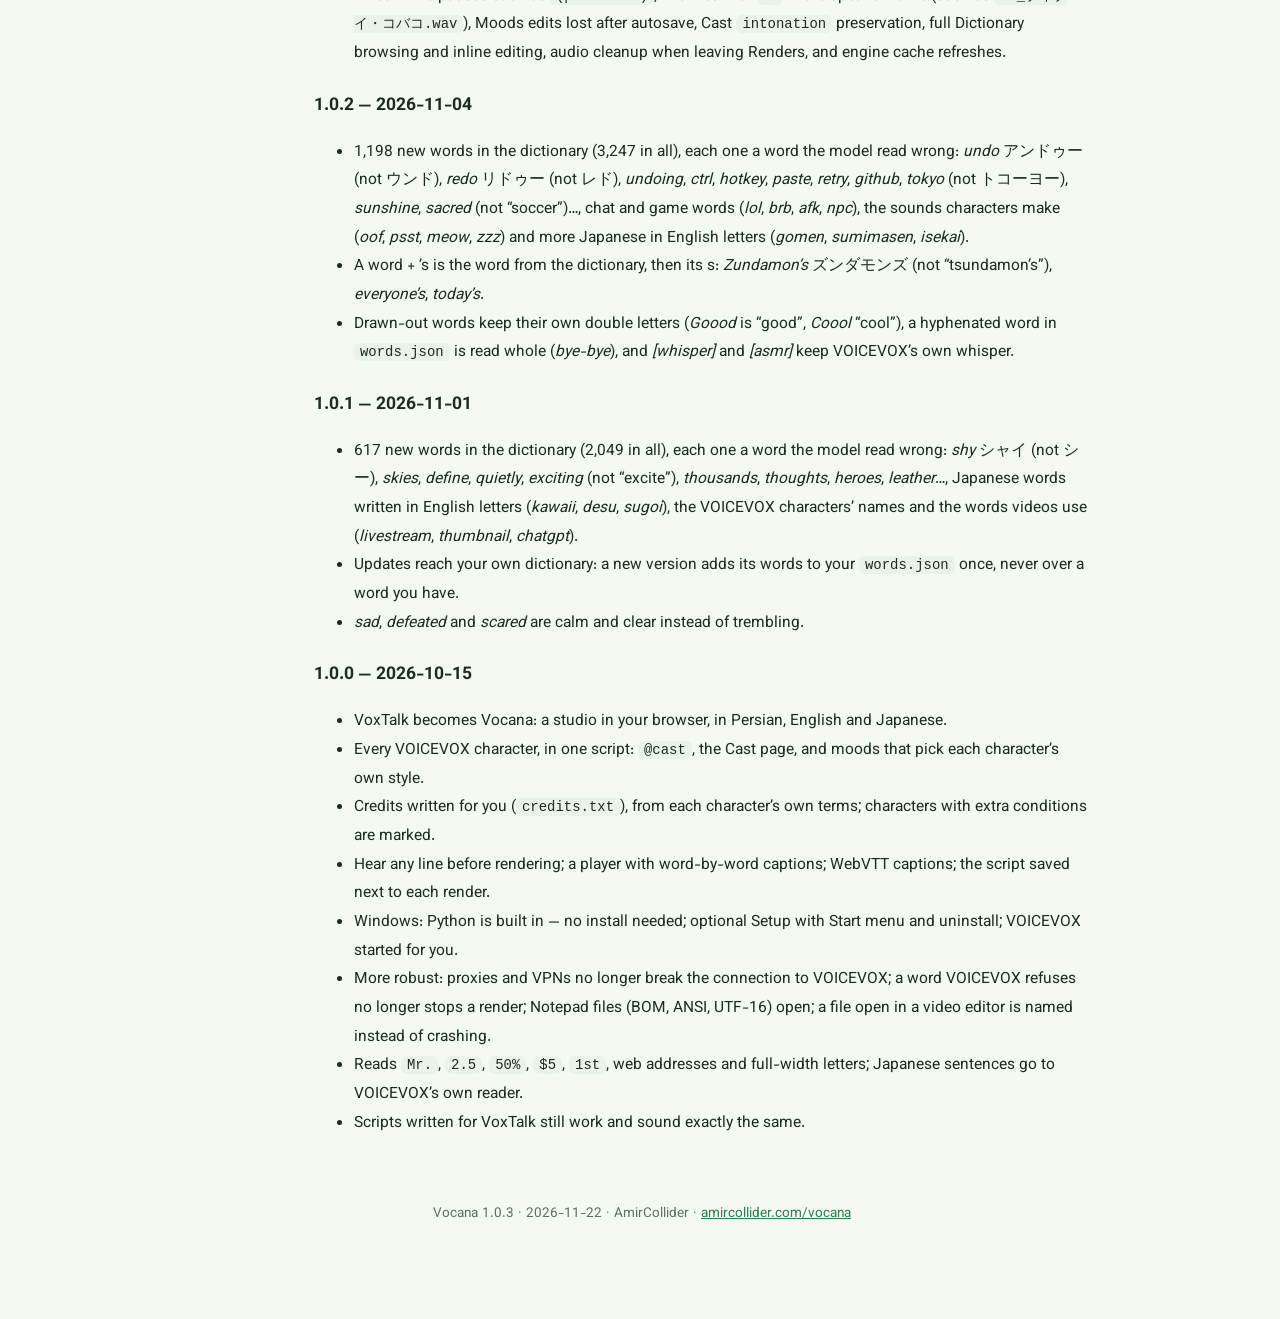
==== commit 4ad78545: "Add files via upload" ====
--- a/Guide.html
+++ b/Guide.html
@@ -153,7 +153,7 @@
     <h1>Vocana</h1>
     <p class="tag">انگلیسی ساده بنویسید، با هر صدای VOICEVOX بشنوید.</p>
     <p>اسکریپت خود را به انگلیسی معمولی بنویسید. Vocana هر کلمه را همان‌طور که یک صدای ژاپنی می‌تواند بگوید به کاتاکانا تبدیل می‌کند، ملودی را برای حال‌وهوایی که خواسته‌اید شکل می‌دهد و صدا، زیرنویس و زمان‌بندی کلمه‌به‌کلمه را برای ویدیوی شما تحویل می‌دهد — با همه‌ی شخصیت‌های VOICEVOX، نه فقط یکی.</p>
-    <p class="meta">نسخه‌ی <span class="ltr">1.0.2</span> · <span class="ltr">2026-11-04</span> · ساخته‌ی AmirCollider · <a href="https://amircollider.com/vocana">amircollider.com/vocana</a></p>
+    <p class="meta">نسخه‌ی <span class="ltr">1.0.3</span> · <span class="ltr">2026-11-22</span> · ساخته‌ی AmirCollider · <a href="https://amircollider.com/vocana">amircollider.com/vocana</a></p>
     <div class="chips"><span class="chip">رایگان</span><span class="chip">ویندوز · مک · لینوکس</span><span class="chip">بدون اینترنت</span><span class="chip">فارسی · English · 日本語</span></div>
   </div>
 </div>
@@ -236,7 +236,7 @@
 
 <section id="fa-cast" data-anchor="cast">
   <h2><span class="n">۵</span>شخصیت‌ها، سبک‌ها و اعتبار</h2>
-  <p>هر شخصیتی که VOICEVOX شما دارد می‌تواند خط بخواند — ۴۳ شخصیت در VOICEVOX ۰٫۲۵٫۲، و بیشتر اگر کتابخانه‌ی صدا اضافه کنید. با <code>@cast</code> بگویید چه کسی یک برچسب را بخواند:</p>
+  <p>هر شخصیتی که VOICEVOX شما دارد می‌تواند خط بخواند — ۴۴ شخصیت در VOICEVOX ۰٫۲۶٫۳، و بیشتر اگر کتابخانه‌ی صدا اضافه کنید. با <code>@cast</code> بگویید چه کسی یک برچسب را بخواند:</p>
 <pre>@cast ME = ずんだもん
 @cast METAN = 四国めたん / ツンツン, pitch +1, speed 1.05
 @cast RYU = aoyama ryusei</pre>
@@ -348,7 +348,7 @@
   <details><summary>Vocana رایگان است؟</summary><p>بله، برای کار شخصی و تجاری. مجوز را پایین‌تر ببینید.</p></details>
   <details><summary>می‌توانم از صدا استفاده‌ی تجاری کنم؟</summary><p>Vocana هیچ شرطی اضافه نمی‌کند. صداها متعلق به شخصیت‌های VOICEVOX هستند: قوانین هر کدام را (که در صفحه‌ی شخصیت‌ها آمده) رعایت کنید و همیشه خط اعتبار را بیاورید.</p></details>
   <details><summary>اینترنت لازم دارد؟</summary><p>نه. Vocana و VOICEVOX روی کامپیوتر خودتان اجرا می‌شوند. تنها درخواستی که به اینترنت می‌رود بررسی اختیاری نسخه‌ی جدید، روزی یک بار است.</p></details>
-  <details><summary>با AivisSpeech، COEIROINK یا موتورهای دیگر کار می‌کند؟</summary><p>Vocana برای VOICEVOX (۰٫۲۵٫۲) ساخته و آزمایش شده. موتورهایی که API همان VOICEVOX را دارند شاید با دادن نشانی‌شان در تنظیمات کار کنند، ولی آزمایش نشده‌اند.</p></details>
+  <details><summary>با AivisSpeech، COEIROINK یا موتورهای دیگر کار می‌کند؟</summary><p>Vocana برای VOICEVOX (۰٫۲۵ تا ۰٫۲۶) ساخته و آزمایش شده. موتورهایی که API همان VOICEVOX را دارند شاید با دادن نشانی‌شان در تنظیمات کار کنند، ولی آزمایش نشده‌اند.</p></details>
   <details><summary>می‌تواند فارسی بخواند؟</summary><p>نه — VOICEVOX ژاپنی حرف می‌زند و Vocana انگلیسی (و ژاپنی) را در آن به کار می‌اندازد. خود استودیو فارسی، انگلیسی و ژاپنی است.</p></details>
   <details><summary>VoxTalk چه شد؟</summary><p>Vocana همان VoxTalk است که بزرگ شده. اسکریپت‌ها، <code>words.json</code> و <code>moods.json</code>ی که برای VoxTalk نوشته شده بودند بدون تغییر کار می‌کنند و دقیقاً همان صدا را می‌دهند.</p></details>
 </section>
@@ -385,6 +385,12 @@
 
 <section id="fa-changelog" data-anchor="changelog">
   <h2><span class="n">۱۶</span>تازه‌ها</h2>
+  <h3><span class="ltr">1.0.3</span> — <span class="ltr">2026-11-22</span></h3>
+  <ul>
+    <li><b>پشتیبانی از VOICEVOX ۰٫۲۶ (۰٫۲۶٫۰ تا ۰٫۲۶٫۳):</b> سبک‌های گفتاری <code>streaming_talk</code> دوباره شناخته می‌شوند، موتور جداشده‌ی VOICEVOX ۰٫۲۶ (<code>vvpp-engines</code>) خودکار پیدا می‌شود و نام لاتین شخصیت‌های <b>ブイブイ・コバコ</b> (<i>buibui kobako</i>، <i>cobaco</i>) و <b>黒沢冴白</b> (<i>kurosawa kohaku</i>) اضافه شد.</li>
+    <li>۲۲ تلفظ تازه برای نام شخصیت‌های VOICEVOX در واژه‌نامه (روی هم ۳۲۶۹ کلمه: <i>buibui</i>، <i>kobako</i>، <i>kurosawa</i>، <i>kohaku</i>، <i>ryusei</i>، <i>tsurugi</i>، <i>mochikosan</i>…).</li>
+    <li>رفع اشکال مکث‌های میان خط مانند <code>(pause 0.5)</code>، فایل خط‌هایی که <code>・</code> در نام گوینده دارند (مثل <code>01_ブイブイ・コバコ.wav</code>)، از دست رفتن ویرایش‌های صفحه‌ی حال‌وهوا پس از ذخیره‌ی خودکار، حفظ <code>intonation</code> در صفحه‌ی شخصیت‌ها، مرور کامل و ویرایش درون‌خطی واژه‌نامه، توقف کامل صدا هنگام خروج از خروجی‌ها و تازه‌سازی خودکار کش صداها پس از راه‌اندازی دوباره یا تغییر موتور.</li>
+  </ul>
   <h3><span class="ltr">1.0.2</span> — <span class="ltr">2026-11-04</span></h3>
   <ul>
     <li>۱۱۹۸ کلمه‌ی تازه در واژه‌نامه (روی هم ۳۲۴۷ کلمه)، همه کلمه‌هایی که مدل اشتباه می‌خواند: <i>undo</i> «آندو» (نه «اوندو»)، <i>redo</i> «ری‌دو» (نه «رِدو»)، <i>undoing</i>، <i>ctrl</i>، <i>hotkey</i>، <i>paste</i>، <i>retry</i>، <i>github</i>، <i>tokyo</i>، <i>sunshine</i>، <i>sacred</i> (نه «فوتبال»)…؛ کلمه‌های چت و بازی (<i>lol</i>، <i>brb</i>، <i>afk</i>، <i>npc</i>)، صداهایی که کاراکترها درمی‌آورند (<i>oof</i>، <i>psst</i>، <i>meow</i>، <i>zzz</i>) و ژاپنیِ بیشتری با حروف انگلیسی (<i>gomen</i>، <i>sumimasen</i>، <i>isekai</i>).</li>
@@ -418,7 +424,7 @@
     <h1>Vocana</h1>
     <p class="tag">Plain English, any VOICEVOX voice.</p>
     <p>Write a script in normal English. Vocana turns every word into katakana the way a Japanese voice can say it, shapes the melody for the mood you asked for, and gives you the voice, captions and word-by-word timing for your video — with every VOICEVOX character, not just one.</p>
-    <p class="meta">Version 1.0.2 · 2026-11-04 · by AmirCollider · <a href="https://amircollider.com/vocana">amircollider.com/vocana</a></p>
+    <p class="meta">Version 1.0.3 · 2026-11-22 · by AmirCollider · <a href="https://amircollider.com/vocana">amircollider.com/vocana</a></p>
     <div class="chips"><span class="chip">Free</span><span class="chip">Windows · macOS · Linux</span><span class="chip">Works offline</span><span class="chip">فارسی · English · 日本語</span></div>
   </div>
 </div>
@@ -501,7 +507,7 @@
 
 <section id="en-cast" data-anchor="cast">
   <h2><span class="n">5</span>Characters, styles and credits</h2>
-  <p>Every character your VOICEVOX has can read lines — 43 in VOICEVOX 0.25.2, more when you add voice libraries. Say who reads a tag with <code>@cast</code>:</p>
+  <p>Every character your VOICEVOX has can read lines — 44 in VOICEVOX 0.26.3, more when you add voice libraries. Say who reads a tag with <code>@cast</code>:</p>
 <pre>@cast ME = ずんだもん
 @cast METAN = 四国めたん / ツンツン, pitch +1, speed 1.05
 @cast RYU = aoyama ryusei</pre>
@@ -613,7 +619,7 @@
   <details><summary>Is Vocana free?</summary><p>Yes, for personal and commercial work. See the license below.</p></details>
   <details><summary>Can I use the audio commercially?</summary><p>Vocana adds no conditions. The voices are VOICEVOX characters: follow each one’s terms (shown on the Cast page) and always include the credit line.</p></details>
   <details><summary>Does it need the internet?</summary><p>No. Vocana and VOICEVOX run on your computer. The only request to the internet is the optional once-a-day update check.</p></details>
-  <details><summary>Does it work with AivisSpeech, COEIROINK or other engines?</summary><p>Vocana is made and tested for VOICEVOX (0.25.2). Engines that copy VOICEVOX’s API may work if you set their address in Settings, but they are not tested.</p></details>
+  <details><summary>Does it work with AivisSpeech, COEIROINK or other engines?</summary><p>Vocana is made and tested for VOICEVOX (0.25–0.26). Engines that copy VOICEVOX’s API may work if you set their address in Settings, but they are not tested.</p></details>
   <details><summary>Can it read Persian?</summary><p>No — VOICEVOX speaks Japanese, and Vocana makes English (and Japanese) work in it. The studio itself is in Persian, English and Japanese.</p></details>
   <details><summary>Where did VoxTalk go?</summary><p>Vocana is VoxTalk, grown up. Scripts, <code>words.json</code> and <code>moods.json</code> written for VoxTalk work unchanged and sound the same.</p></details>
 </section>
@@ -650,6 +656,12 @@
 
 <section id="en-changelog" data-anchor="changelog">
   <h2><span class="n">16</span>What’s new</h2>
+  <h3>1.0.3 — 2026-11-22</h3>
+  <ul>
+    <li><b>VOICEVOX 0.26 support (0.26.0–0.26.3):</b> talking styles named <code>streaming_talk</code> are recognised again, Vocana finds VOICEVOX 0.26’s separated engine (<code>vvpp-engines</code>), and <b>ブイブイ・コバコ</b> (<i>buibui kobako</i>, <i>cobaco</i>) and <b>黒沢冴白</b> (<i>kurosawa kohaku</i>) have romanised aliases.</li>
+    <li>22 new character-name readings in the dictionary (3,269 in all: <i>buibui</i>, <i>kobako</i>, <i>kurosawa</i>, <i>kohaku</i>, <i>ryusei</i>, <i>tsurugi</i>, <i>mochikosan</i>…).</li>
+    <li>Fixed inline pauses such as <code>(pause 0.5)</code>, line files with <code>・</code> in the speaker name (such as <code>01_ブイブイ・コバコ.wav</code>), Moods edits lost after autosave, Cast <code>intonation</code> preservation, full Dictionary browsing and inline editing, audio cleanup when leaving Renders, and engine cache refreshes.</li>
+  </ul>
   <h3>1.0.2 — 2026-11-04</h3>
   <ul>
     <li>1,198 new words in the dictionary (3,247 in all), each one a word the model read wrong: <i>undo</i> アンドゥー (not ウンド), <i>redo</i> リドゥー (not レド), <i>undoing</i>, <i>ctrl</i>, <i>hotkey</i>, <i>paste</i>, <i>retry</i>, <i>github</i>, <i>tokyo</i> (not トコーヨー), <i>sunshine</i>, <i>sacred</i> (not “soccer”)…, chat and game words (<i>lol</i>, <i>brb</i>, <i>afk</i>, <i>npc</i>), the sounds characters make (<i>oof</i>, <i>psst</i>, <i>meow</i>, <i>zzz</i>) and more Japanese in English letters (<i>gomen</i>, <i>sumimasen</i>, <i>isekai</i>).</li>
@@ -683,7 +695,7 @@
     <h1>Vocana <small style="font-size:.5em;color:var(--mute)">ボカナ</small></h1>
     <p class="tag">英語を書くだけで、どの VOICEVOX ボイスでも。</p>
     <p>ふつうの英語で台本を書くと、Vocana がすべての単語を日本語の声が言えるカタカナに直し、指定したムードに合わせてメロディーを整え、音声・字幕・単語ごとのタイミングを動画用に書き出します。キャラクターは 1 人だけでなく、VOICEVOX の全員から選べます。</p>
-    <p class="meta">バージョン 1.0.2 · 2026-11-04 · AmirCollider 制作 · <a href="https://amircollider.com/vocana">amircollider.com/vocana</a></p>
+    <p class="meta">バージョン 1.0.3 · 2026-11-22 · AmirCollider 制作 · <a href="https://amircollider.com/vocana">amircollider.com/vocana</a></p>
     <div class="chips"><span class="chip">無料</span><span class="chip">Windows · macOS · Linux</span><span class="chip">オフラインで動作</span><span class="chip">فارسی · English · 日本語</span></div>
   </div>
 </div>
@@ -766,7 +778,7 @@
 
 <section id="ja-cast" data-anchor="cast">
   <h2><span class="n">5</span>キャラクター・スタイル・クレジット</h2>
-  <p>お使いの VOICEVOX にいるキャラクターなら誰でもセリフを読めます (VOICEVOX 0.25.2 で 43 人。音声ライブラリを追加すればさらに)。タグを誰が読むかは <code>@cast</code> で指定します:</p>
+  <p>お使いの VOICEVOX にいるキャラクターなら誰でもセリフを読めます (VOICEVOX 0.26.3 で 44 人。音声ライブラリを追加すればさらに)。タグを誰が読むかは <code>@cast</code> で指定します:</p>
 <pre>@cast ME = ずんだもん
 @cast METAN = 四国めたん / ツンツン, pitch +1, speed 1.05
 @cast RYU = aoyama ryusei</pre>
@@ -878,7 +890,7 @@
   <details><summary>Vocana は無料ですか？</summary><p>はい。個人でも商用でも無料です。下のライセンスをご覧ください。</p></details>
   <details><summary>音声を商用利用できますか？</summary><p>Vocana は条件を追加しません。声は VOICEVOX のキャラクターのものなので、各キャラクターの規約 (キャストページに表示) に従い、必ずクレジットを記載してください。</p></details>
   <details><summary>インターネットは必要ですか？</summary><p>いいえ。Vocana も VOICEVOX もあなたの PC で動きます。インターネットへの通信は、任意の 1 日 1 回の更新確認だけです。</p></details>
-  <details><summary>AivisSpeech や COEIROINK などでも使えますか？</summary><p>Vocana は VOICEVOX (0.25.2) 用に作り、テストしています。VOICEVOX 互換の API を持つエンジンは、設定でアドレスを指定すれば動く可能性がありますが、テストはしていません。</p></details>
+  <details><summary>AivisSpeech や COEIROINK などでも使えますか？</summary><p>Vocana は VOICEVOX (0.25〜0.26) 用に作り、テストしています。VOICEVOX 互換の API を持つエンジンは、設定でアドレスを指定すれば動く可能性がありますが、テストはしていません。</p></details>
   <details><summary>ペルシャ語は読めますか？</summary><p>いいえ。VOICEVOX は日本語を話し、Vocana はそこで英語 (と日本語) を使えるようにします。スタジオ自体はペルシャ語・英語・日本語に対応しています。</p></details>
   <details><summary>VoxTalk はどうなりましたか？</summary><p>Vocana は VoxTalk が成長した姿です。VoxTalk 用のスクリプト・<code>words.json</code>・<code>moods.json</code> はそのまま使え、まったく同じ音になります。</p></details>
 </section>
@@ -915,6 +927,12 @@
 
 <section id="ja-changelog" data-anchor="changelog">
   <h2><span class="n">16</span>新機能</h2>
+  <h3>1.0.3 — 2026-11-22</h3>
+  <ul>
+    <li><b>VOICEVOX 0.26 対応 (0.26.0〜0.26.3):</b> <code>streaming_talk</code> スタイルを再び認識し、分離されたエンジン (<code>vvpp-engines</code>) を自動検出し、<b>ブイブイ・コバコ</b> (<i>buibui kobako</i>、<i>cobaco</i>) と <b>黒沢冴白</b> (<i>kurosawa kohaku</i>) のローマ字別名を追加しました。</li>
+    <li>辞書にキャラクター名の読み 22 語を追加 (合計 3,269 語: <i>buibui</i>、<i>kobako</i>、<i>kurosawa</i>、<i>kohaku</i>、<i>ryusei</i>、<i>tsurugi</i>、<i>mochikosan</i> など)。</li>
+    <li>行途中の <code>(pause 0.5)</code>、話者名に <code>・</code> を含む行ファイル (<code>01_ブイブイ・コバコ.wav</code> など)、自動保存後にムード編集が消える問題、キャストの <code>intonation</code> 保持、辞書の全件表示とインライン編集、書き出しページ離脱時の音声停止、エンジン再起動時のキャッシュ更新を修正しました。</li>
+  </ul>
   <h3>1.0.2 — 2026-11-04</h3>
   <ul>
     <li>辞書に 1,198 語を追加 (合計 3,247 語)。どれもモデルが読み間違えていた単語です: <i>undo</i> はアンドゥー (ウンドではなく)、<i>redo</i> はリドゥー (レドではなく)、<i>undoing</i>、<i>ctrl</i>、<i>hotkey</i>、<i>paste</i>、<i>retry</i>、<i>github</i>、<i>tokyo</i> (トコーヨーではなく)、<i>sunshine</i>、<i>sacred</i> (サッカーではなく) など。チャットやゲームの言葉 (<i>lol</i>、<i>brb</i>、<i>afk</i>、<i>npc</i>)、キャラクターの声 (<i>oof</i>、<i>psst</i>、<i>meow</i>、<i>zzz</i>)、ローマ字の日本語 (<i>gomen</i>、<i>sumimasen</i>、<i>isekai</i>) も。</li>
@@ -941,7 +959,7 @@
 </section>
 
 </div>
-<p class="foot">Vocana 1.0.2 · 2026-11-04 · AmirCollider · <a href="https://amircollider.com/vocana">amircollider.com/vocana</a></p>
+<p class="foot">Vocana 1.0.3 · 2026-11-22 · AmirCollider · <a href="https://amircollider.com/vocana">amircollider.com/vocana</a></p>
 </main>
 </div>
 <script>
